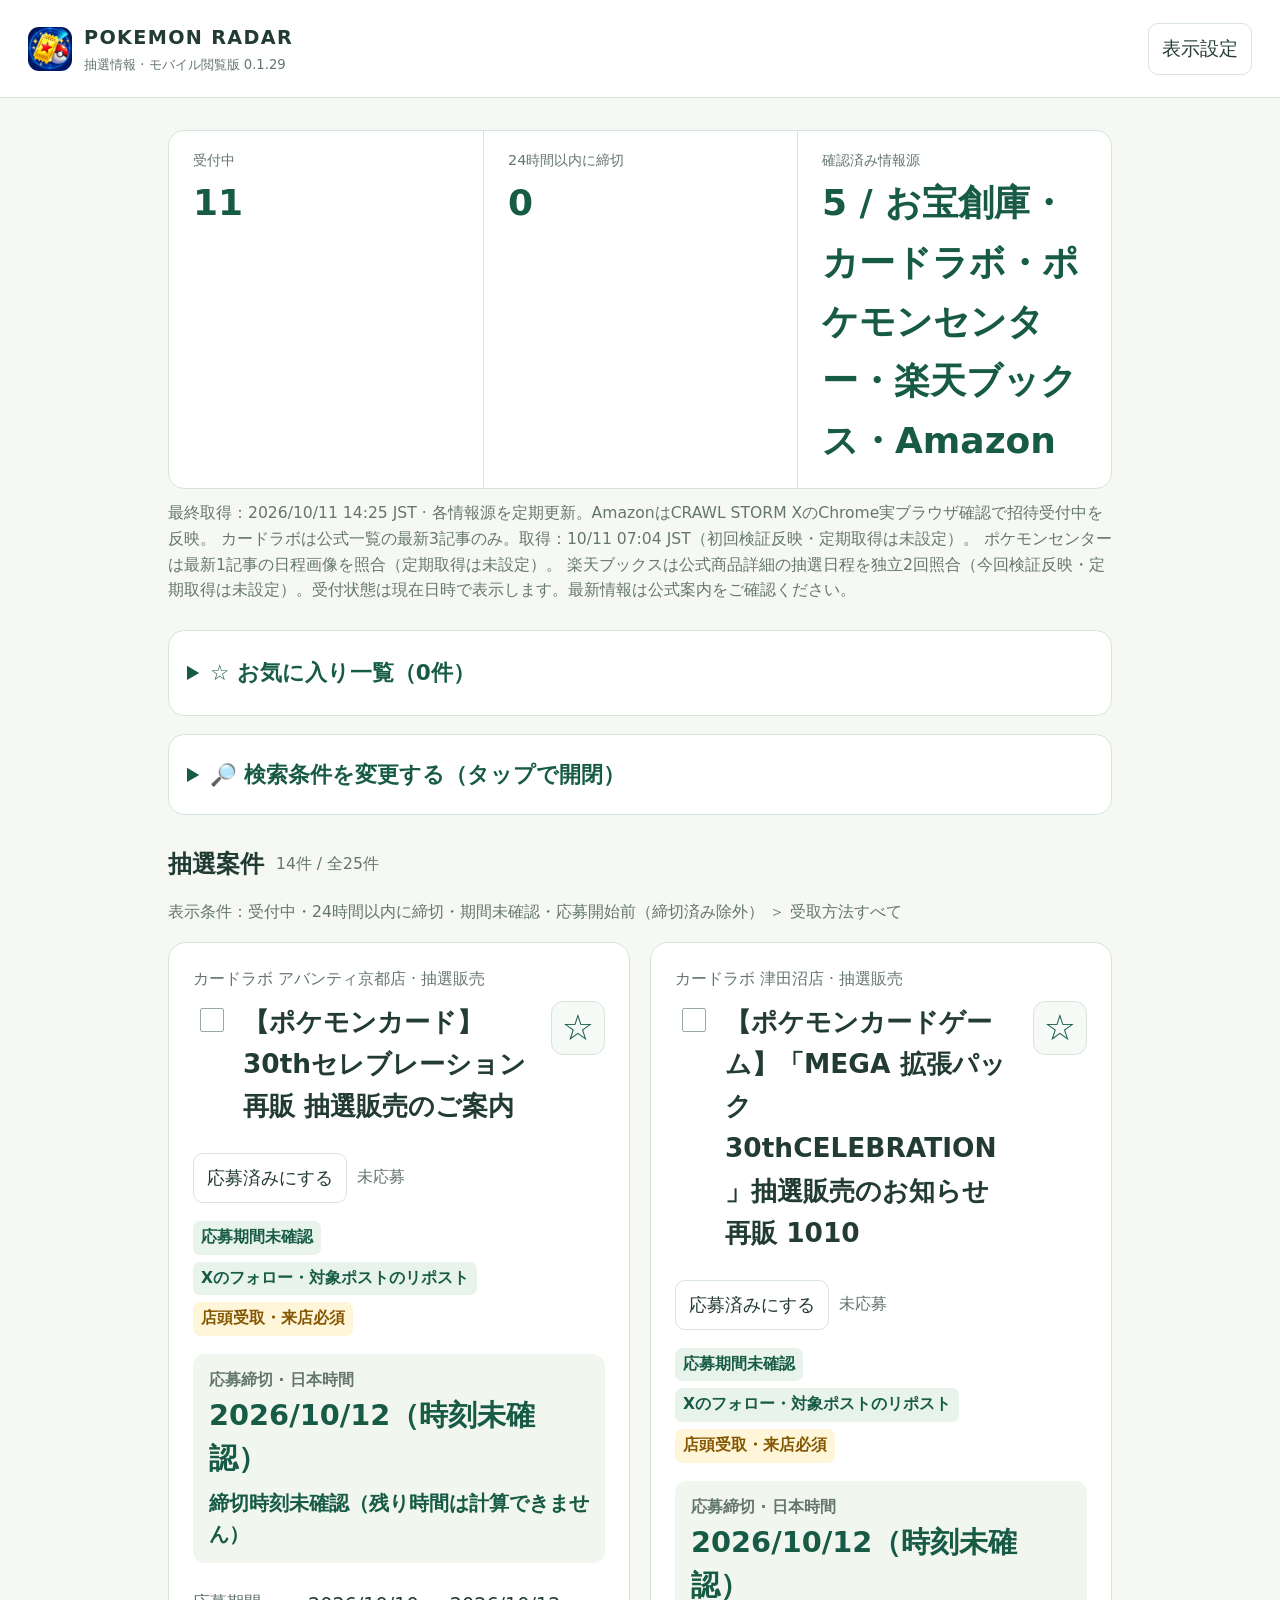
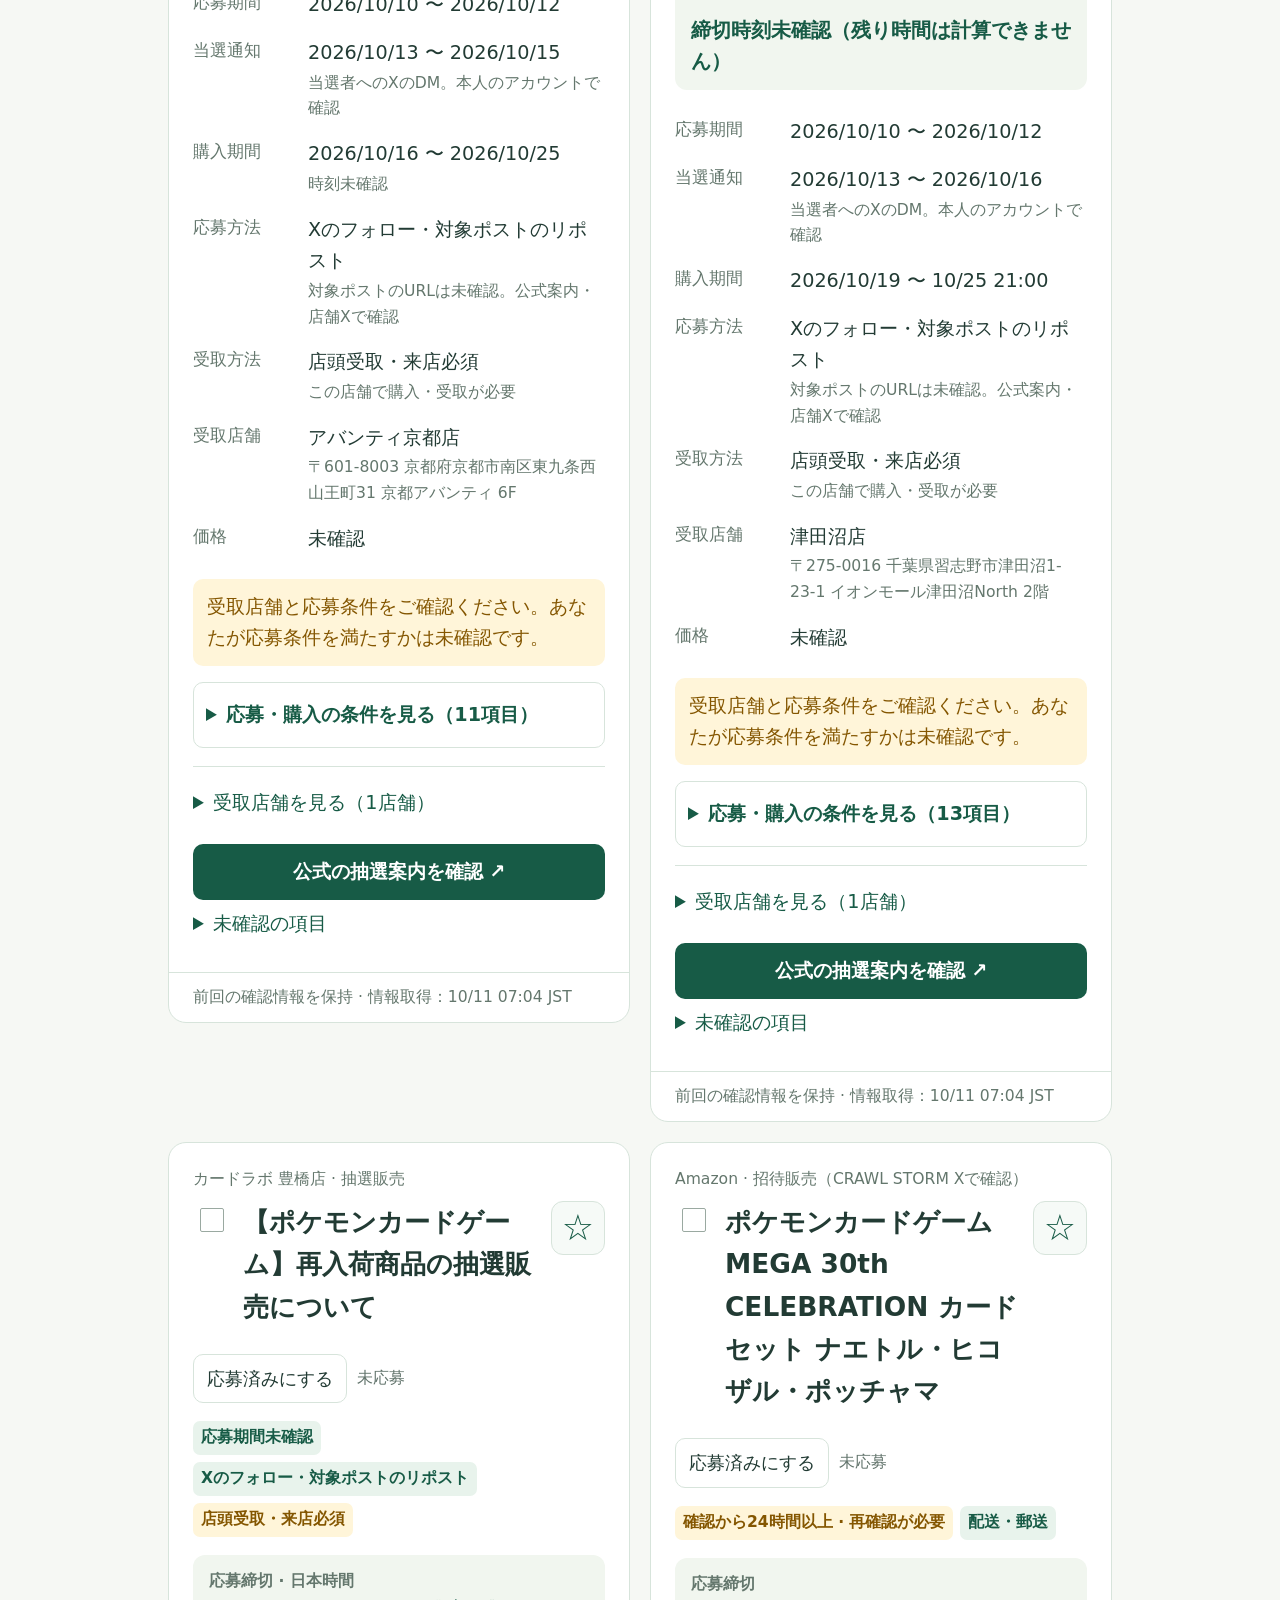
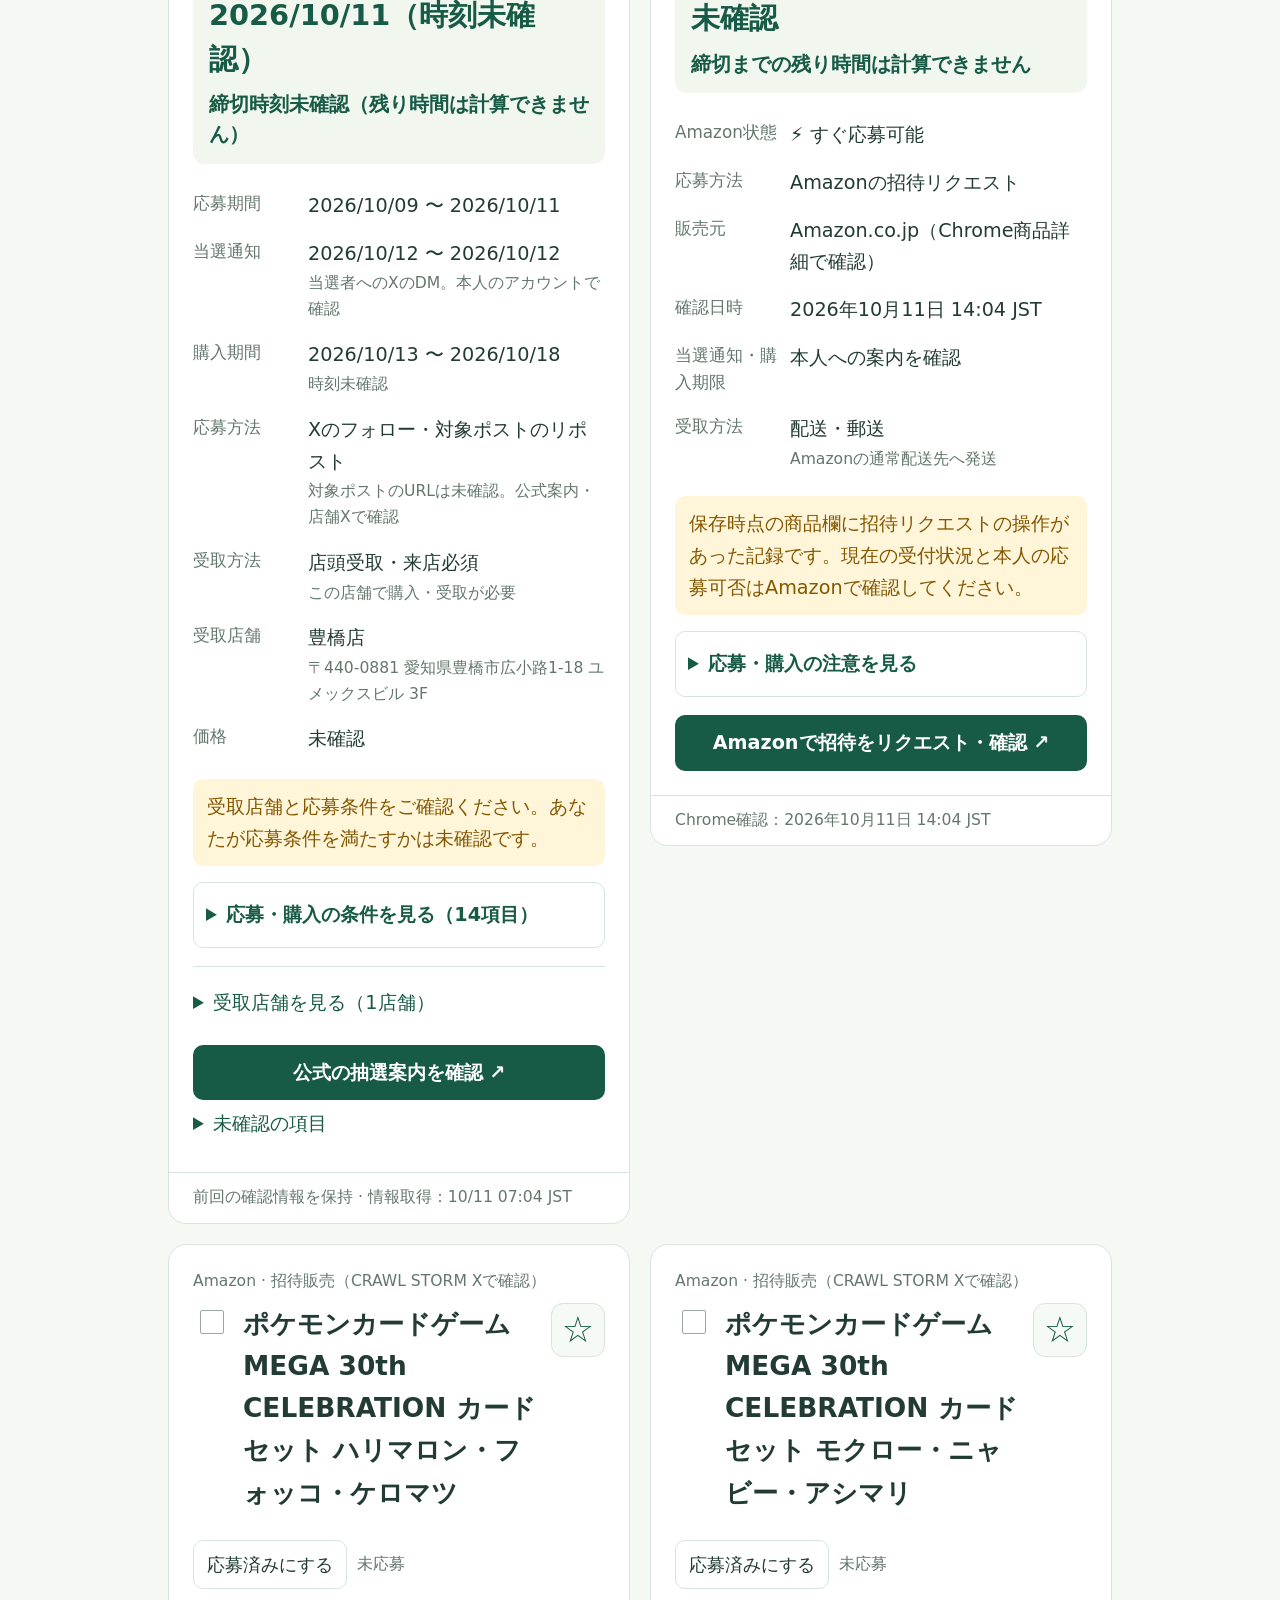
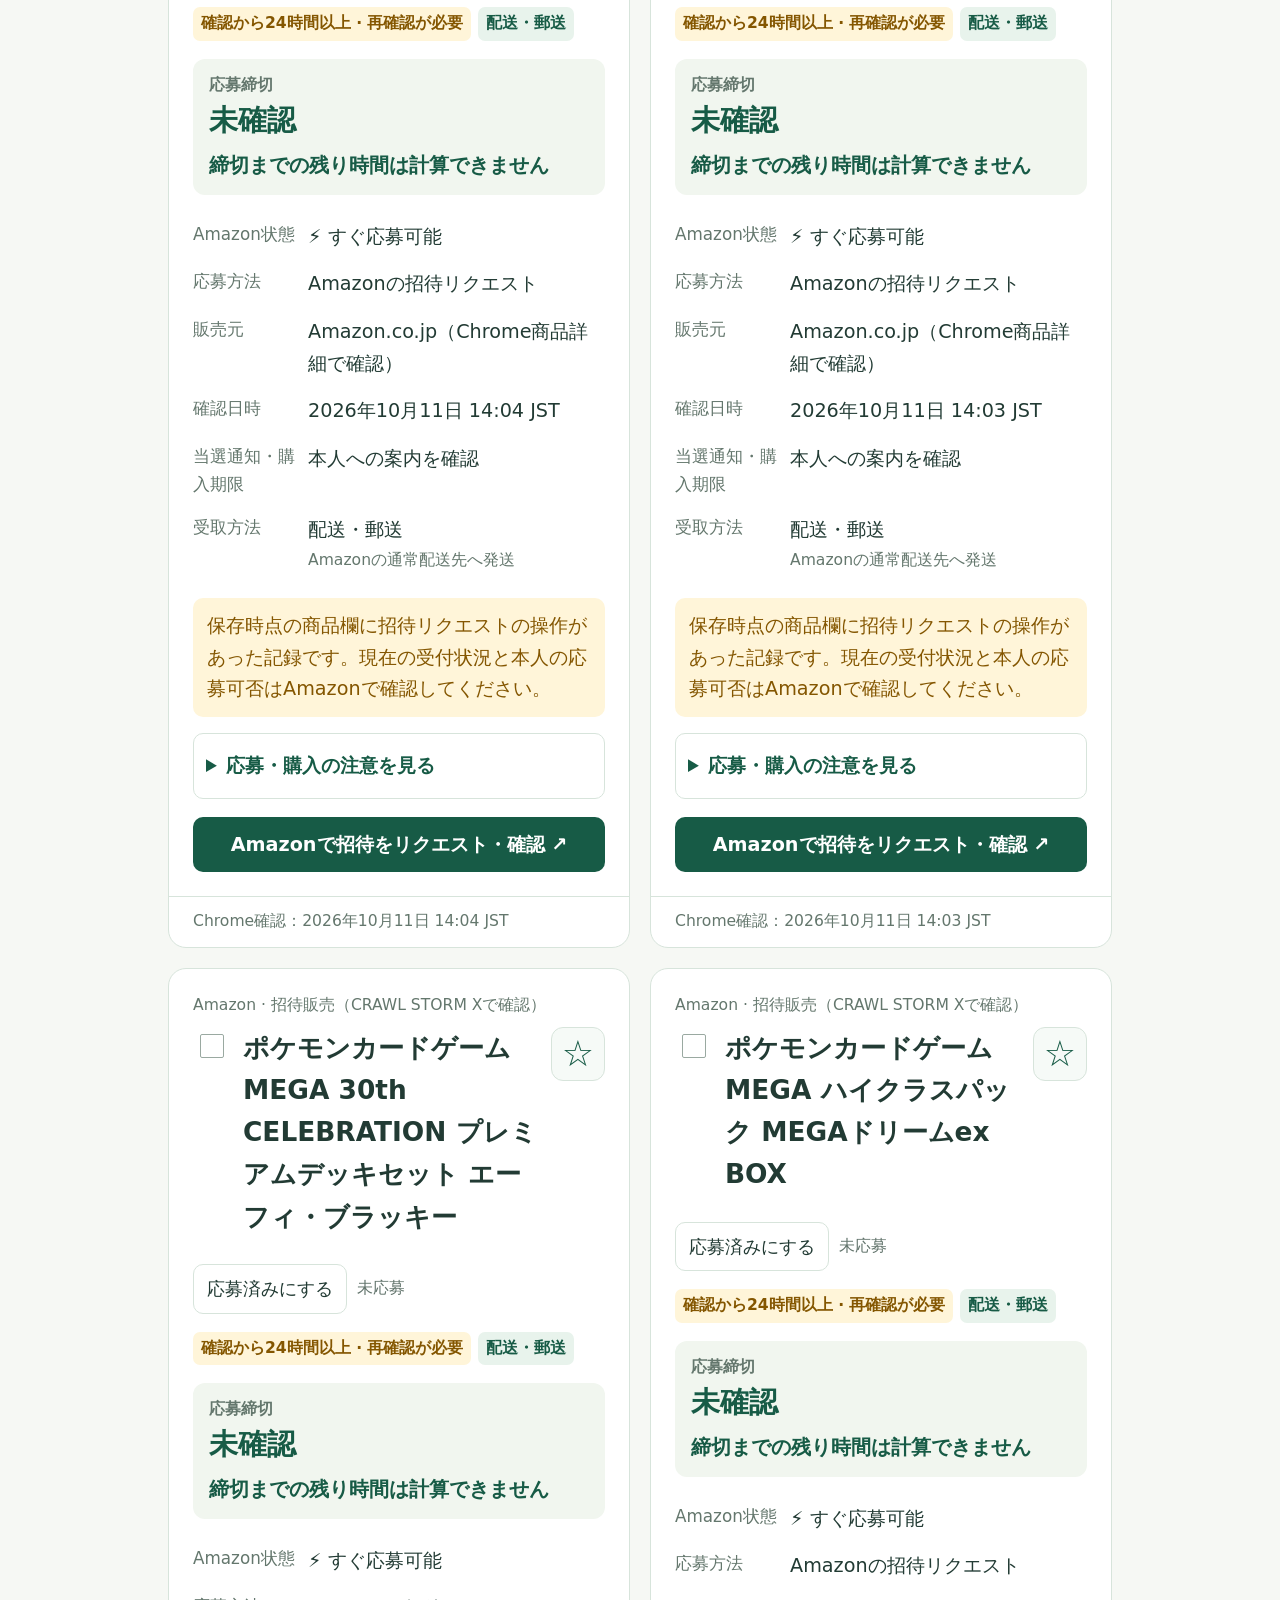
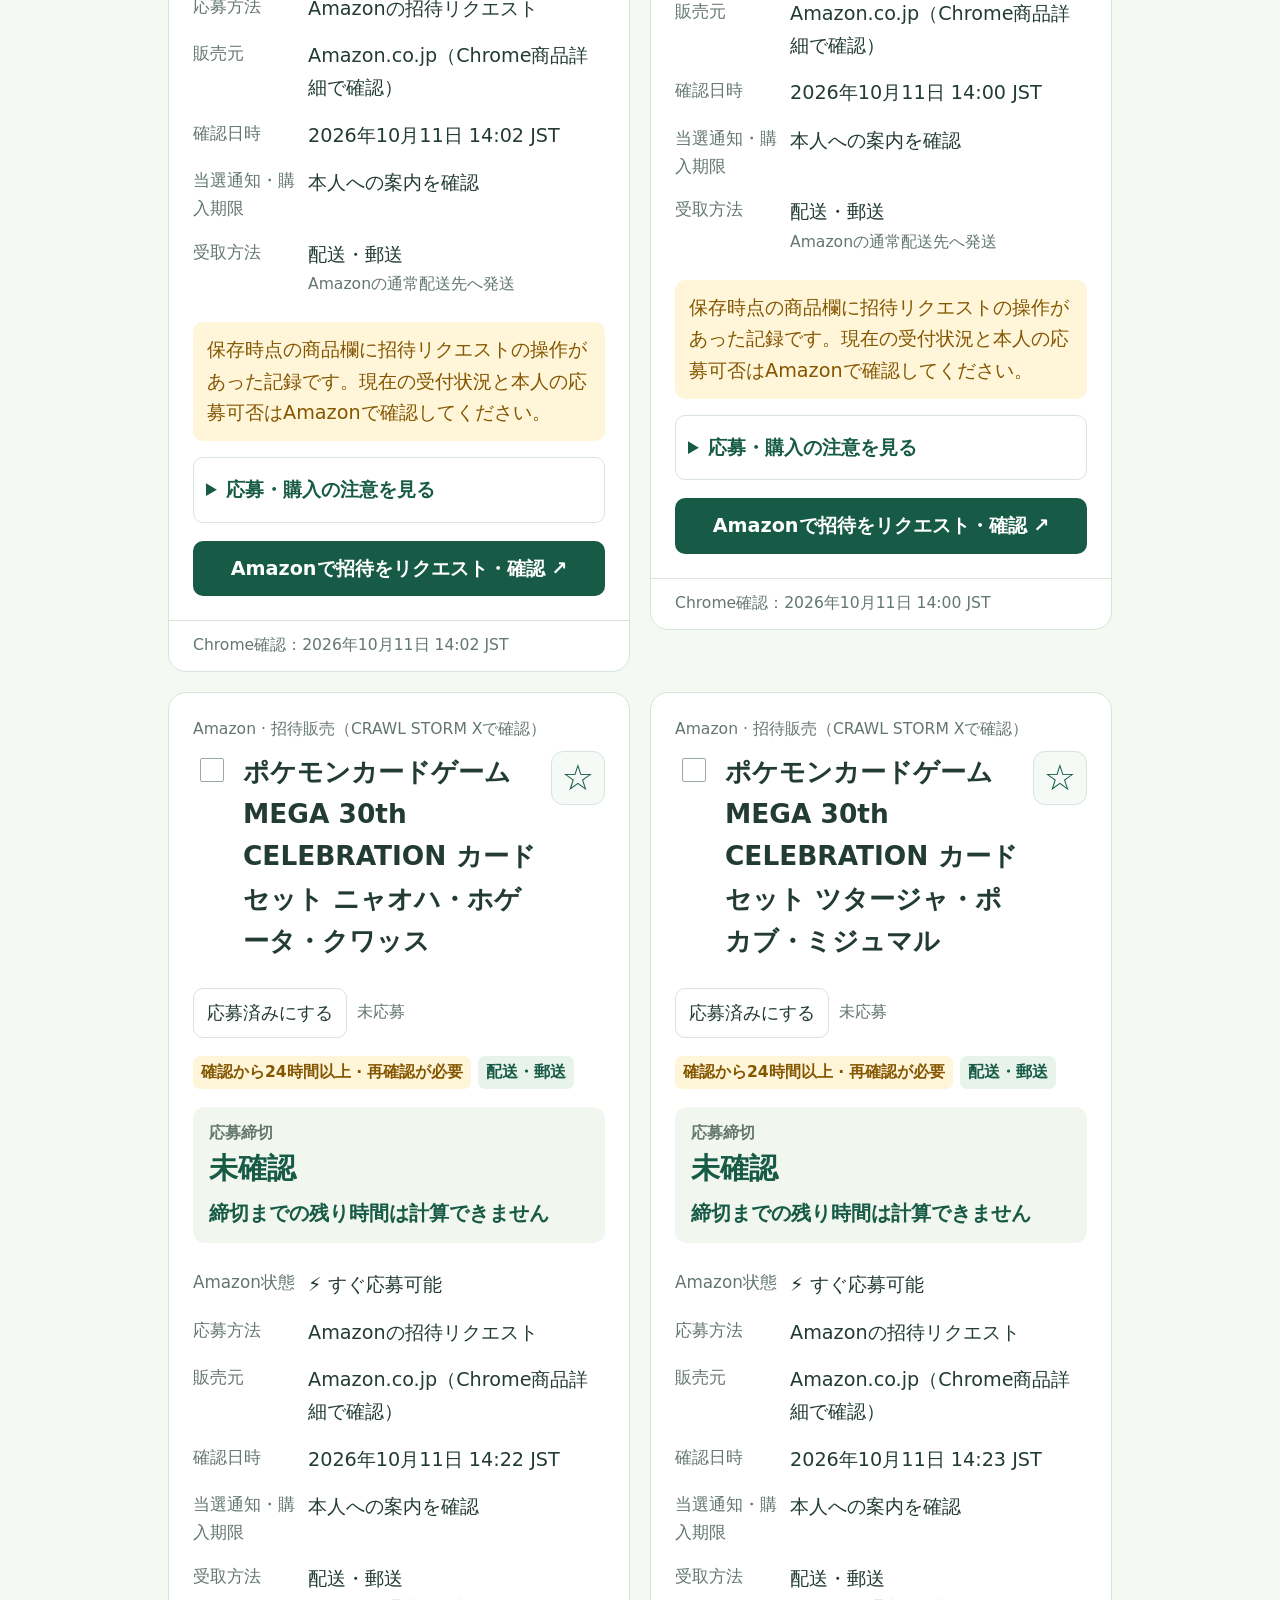
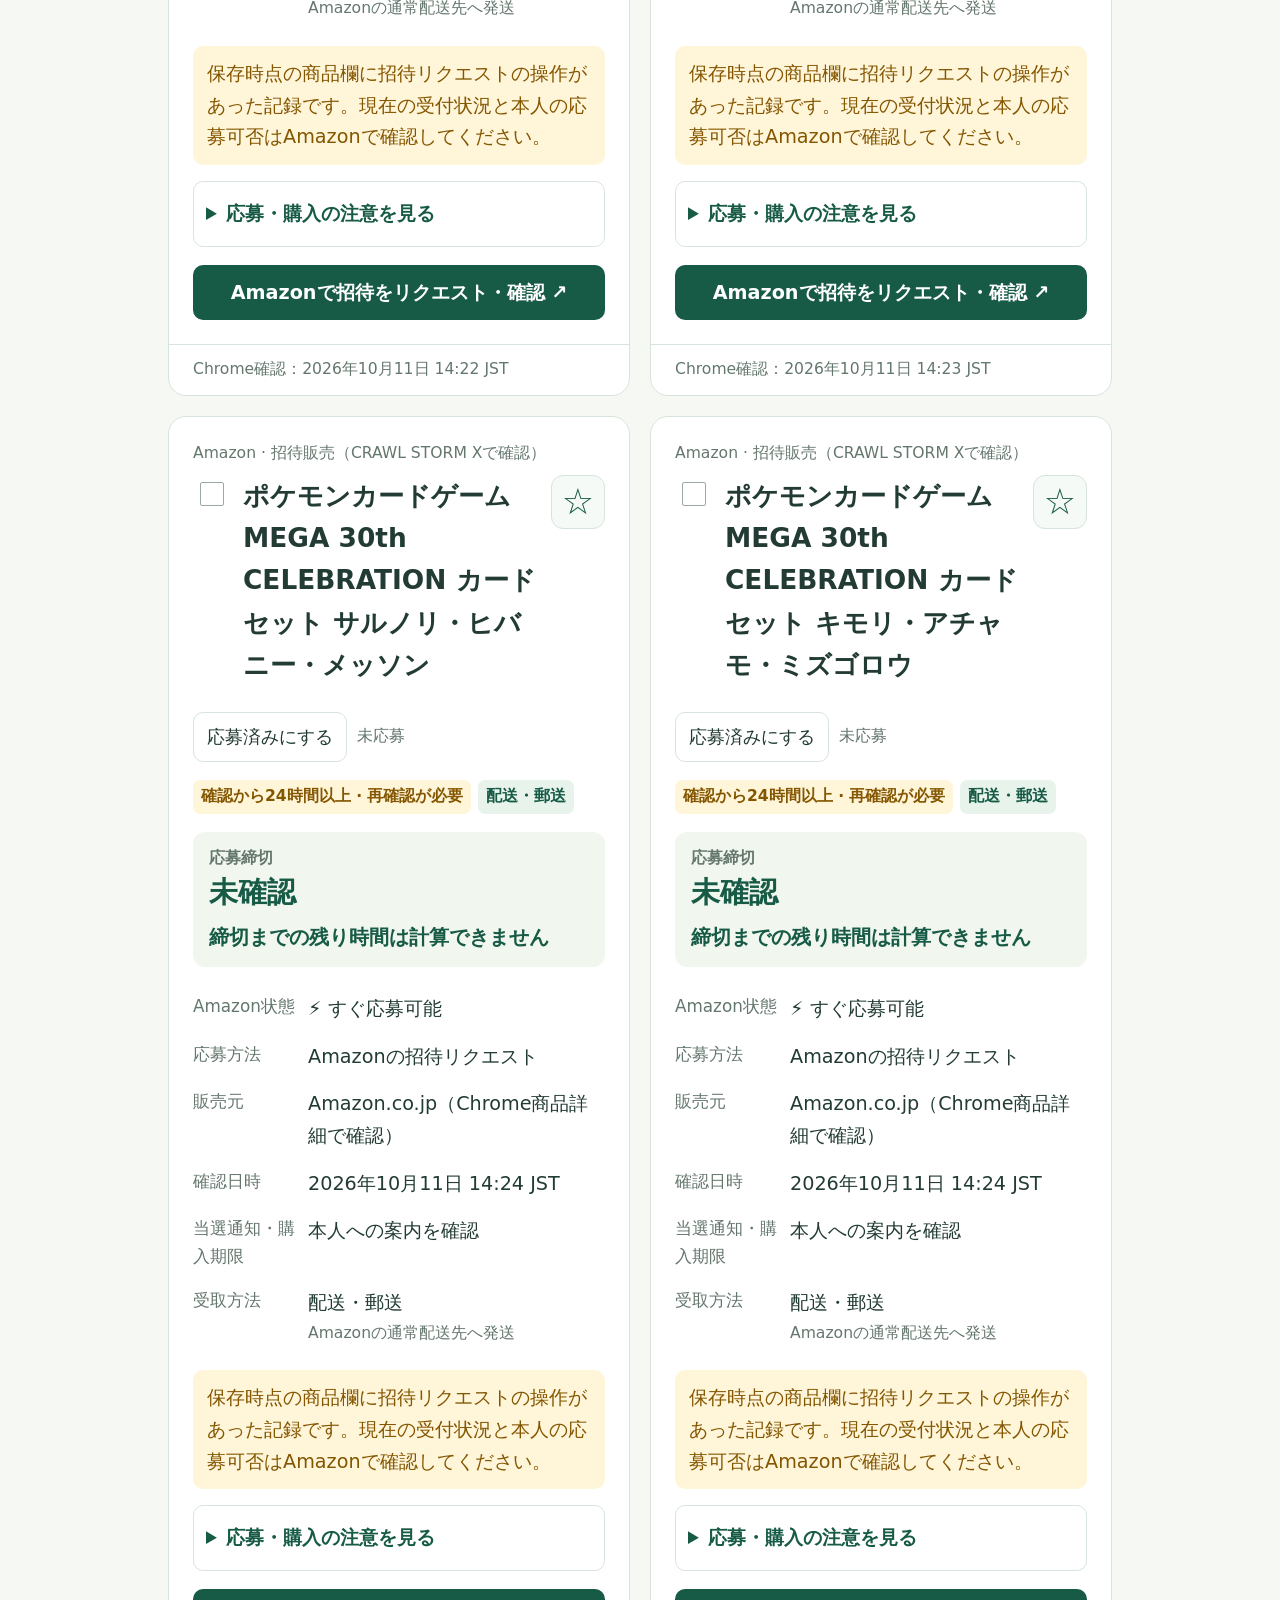
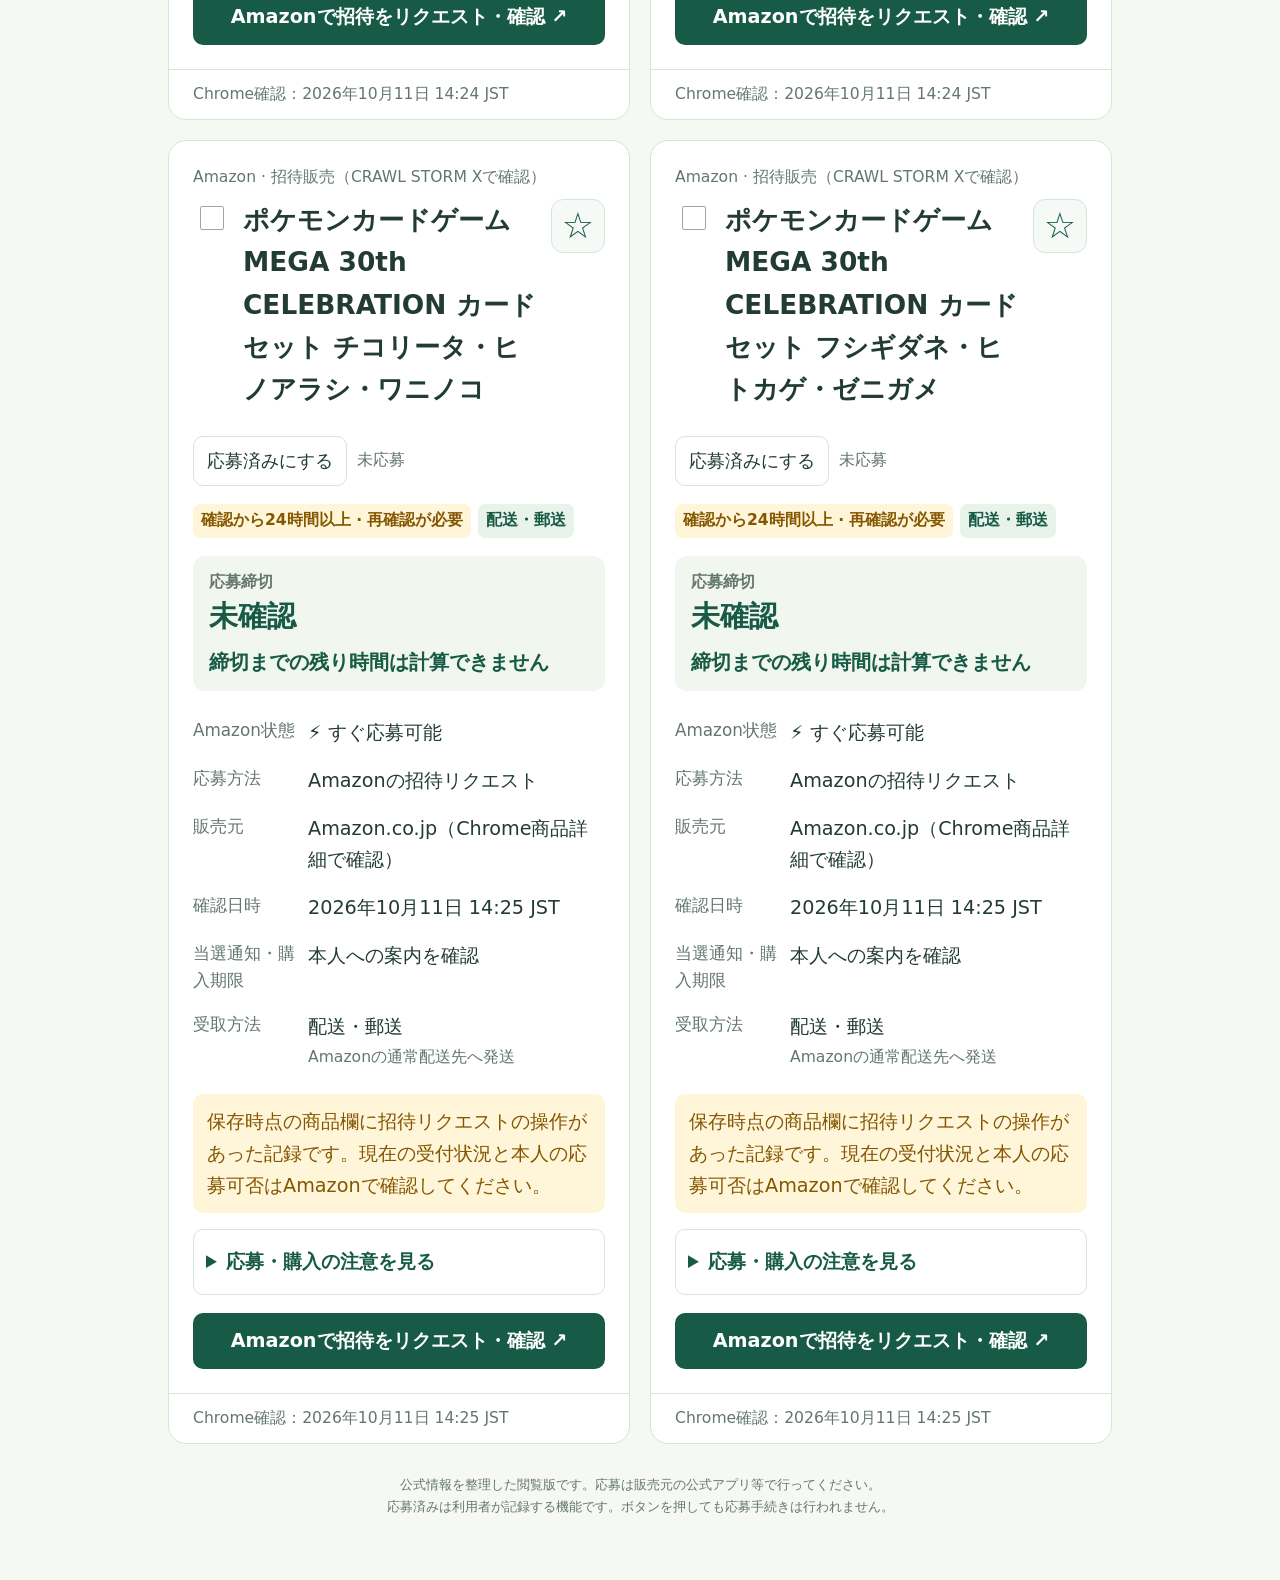
==== index.html @ 7e7e0684 "Hide unused My Cases sync panel from normal UI" ====
<!doctype html>
<html lang="ja" data-text-size="large" data-hide-details="true"><head><meta charset="utf-8"><meta name="viewport" content="width=device-width,initial-scale=1"><meta name="theme-color" content="#173d36"><title>POKEMON RADAR — 抽選情報</title><link rel="manifest" href="manifest.webmanifest?v=3"><link rel="icon" type="image/png" href="icons/favicon-v3.png"><link rel="apple-touch-icon" sizes="180x180" href="icons/apple-touch-icon-v3.png"><meta name="apple-mobile-web-app-capable" content="yes"><meta name="apple-mobile-web-app-title" content="ポケモンRADAR"><meta name="apple-mobile-web-app-status-bar-style" content="default"><link rel="stylesheet" href="style.css?v=0125"></head>
<body>
<header><div class="brand"><img class="brand-icon" src="icons/icon-192-v3.png" width="44" height="44" alt=""><div><strong>POKEMON RADAR</strong><small>抽選情報 · モバイル閲覧版 0.1.29</small></div></div><button id="settings" aria-expanded="false" aria-controls="settings-panel">表示設定</button></header>
<main>
<section id="settings-panel" class="settings" hidden><h2>⚙ 表示設定</h2><div class="text-setting"><label for="text-size">文字の大きさ</label><select id="text-size"><option value="standard">標準</option><option value="large" selected>大きめ</option><option value="largest">さらに大きめ</option></select></div><p>文字サイズはこのブラウザに保存されます。</p><label class="hide-setting"><input id="hide-details" type="checkbox" checked>取得・分類の詳細を非表示</label><p>取得の根拠や補足説明を隠します。締切・応募条件・受取方法・重要な注意は表示されます。</p><details class="install-help"><summary>ホーム画面への追加方法</summary><button id="install-app" hidden>アプリをインストール</button><p id="install-message">iPhone：Safariの共有メニュー →「ホーム画面に追加」。Android：Chromeのメニュー →「ホーム画面に追加」または「アプリをインストール」。PC：Chrome・Edgeのアドレスバーのインストールボタン。</p></details></section>
<section class="intro display-supplementary"><p class="eyebrow">LOTTERY WATCH</p><h1>応募する前に、<br>条件までひと目で。</h1><p>締切と受取方法を確認して、気になる抽選を探しましょう。</p></section>

<section class="overview" aria-label="受付状況"><div><span>受付中</span><strong id="open-count">—</strong></div><div><span>24時間以内に締切</span><strong id="soon-count">—</strong></div><div><span>確認済み情報源</span><strong id="source-count">—</strong></div></section>
<p id="data-notice" class="data-notice" role="status">検証済み情報を読み込んでいます…</p>
<section id="amazon-import-panel" class="personal-panel" hidden><h2>PCで確認したAmazon案件</h2><p id="amazon-import-title"></p><p>商品欄の招待リクエストを確認した記録を、あなたのPC・スマホで共有します。応募は行いません。</p><button id="amazon-import-save" class="card-link" type="button">この確認結果を保存する</button><p id="amazon-import-status" role="status"></p></section>
<p id="amazon-share-status" class="muted" role="status"></p>
<section id="personal-panel" class="personal-panel" hidden><strong>マイ案件</strong><p id="sync-status" role="status">記録を読み込んでいます…</p><a id="sync-link" class="card-link" href="https://pokemon-radar-personal.precious-masa1997.chatgpt.site/radar/index.html">PC・スマホで同期する画面を開く ↗</a><p id="sync-help" class="muted">この画面の記録はこのブラウザ内に保存されます。端末間で共有する場合は上の個人用画面をお使いください。</p><button id="retry-sync" type="button" hidden>同期を再試行</button></section><details id="favorites-panel" class="favorites-panel"><summary>☆ お気に入り一覧（<span id="favorite-count">0</span>件）</summary><p class="muted">検索条件に関係なく、保存した案件を表示します。</p><section id="favorite-cases" aria-label="お気に入り案件一覧"></section></details><details class="search-panel"><summary>🔎 検索条件を変更する（タップで開閉）</summary><section class="filters" aria-label="絞り込み"><fieldset class="phase-filter"><legend>受付状態</legend><div class="phase-options"><label><input type="checkbox" name="phase" value="open" checked>受付中</label><label><input type="checkbox" name="phase" value="soon" checked>24時間以内に締切</label><label><input type="checkbox" name="phase" value="unknown" checked>期間未確認</label><label><input type="checkbox" name="phase" value="before" checked>応募開始前</label></div><button id="reset-phase" type="button">標準表示に戻す</button><p class="filter-note">締切済み案件は通常一覧から除外します。</p></fieldset><fieldset class="receiving-filter"><legend>受取方法（未選択＝すべて）</legend><div class="receiving-options"><label><input type="checkbox" name="receiving" value="delivery">配送・郵送</label><label><input type="checkbox" name="receiving" value="store">店頭受取</label><label><input type="checkbox" name="receiving" value="unknown">未確認</label></div><button id="clear-receiving" type="button">選択を解除</button></fieldset><div class="search"><label for="store">受取店舗名</label><input id="store" type="search" placeholder="例：安城、プレイズ"></div><fieldset class="personal-filter"><legend>マイ案件で絞り込む</legend><label><input id="unapplied-only" type="checkbox">未応募だけ</label><label><input id="amazon-only" type="checkbox">Amazon招待だけ</label></fieldset></section></details>
<section id="share-panel" class="share-panel" hidden>
  <div><strong><b id="share-count">0</b>件選択中</strong><span>選択した案件に対する操作</span></div>
  <div class="share-actions">
    <button id="share-line" type="button">LINEで送る</button>
    <button id="share-copy" type="button">コピー</button>
    <button id="share-clear" type="button">選択解除</button>
  </div>
  <p id="share-status" role="status"></p>
</section>
<div class="list-heading"><h2>抽選案件</h2><span id="count">—</span></div><p id="filter-description" class="muted"></p>
<section id="cases" aria-label="抽選案件一覧"></section>
<footer>公式情報を整理した閲覧版です。応募は販売元の公式アプリ等で行ってください。<br>応募済みは利用者が記録する機能です。ボタンを押しても応募手続きは行われません。</footer>
</main><script type="module" src="app.mjs?v=0130"></script><script type="module" src="install.mjs?v=0113"></script></body></html>
---- style.css ----
:root{color-scheme:light;--ink:#223b34;--green:#175b46;--muted:#64776d;--line:#d7e4db;--paper:#f6f8f4;--amber:#845600;--amber-bg:#fff5d9}*{box-sizing:border-box}body{font-size:calc(16px * var(--text-scale,1.2));margin:0;background:var(--paper);color:var(--ink);font-family:system-ui,-apple-system,"Segoe UI","Noto Sans JP",sans-serif;line-height:1.65}header{padding:22px 28px;display:flex;align-items:center;justify-content:space-between;gap:12px;border-bottom:1px solid var(--line);background:#fff}.brand{display:flex;align-items:center;gap:12px}.mark{font-size:calc(34px * var(--text-scale,1.2));color:var(--green)}.brand strong{font-size:calc(16px * var(--text-scale,1.2));letter-spacing:.07em}.brand small{display:block;font-size:calc(11px * var(--text-scale,1.2));color:var(--muted)}button,select,input{font:inherit}button{border:1px solid var(--line);border-radius:10px;background:white;padding:9px 13px;color:var(--ink);cursor:pointer;min-height:44px}main{max-width:1000px;margin:auto;padding:32px 28px}.intro{padding-bottom:24px}.eyebrow{font-size:calc(11px * var(--text-scale,1.2));letter-spacing:.2em;color:var(--green);font-weight:700;margin:0 0 12px}h1{font-size:calc(36px * var(--text-scale,1.2));line-height:1.5;letter-spacing:-.03em;margin:0}h1 br{display:none}.intro>p:last-child{color:var(--muted);font-size:calc(14px * var(--text-scale,1.2))}.settings{border:1px solid var(--line);background:white;padding:16px;border-radius:12px;margin-bottom:16px}.settings p{font-size:calc(12px * var(--text-scale,1.2));color:var(--muted);margin:8px 0 0}.overview{display:grid;grid-template-columns:repeat(3,1fr);border:1px solid var(--line);border-radius:16px;background:white;overflow:hidden}.overview>div{padding:18px 24px}.overview>div+div{border-left:1px solid var(--line)}.overview span{display:block;font-size:calc(12px * var(--text-scale,1.2));color:var(--muted)}.overview strong{font-size:calc(30px * var(--text-scale,1.2));display:block;color:var(--green);font-variant-numeric:tabular-nums}.overview small{font-size:calc(11px * var(--text-scale,1.2));font-weight:400}.data-notice{font-size:calc(12px * var(--text-scale,1.2));color:var(--muted);margin:12px 0 26px}.filters{display:flex;gap:12px;flex-wrap:wrap}.filters>div{flex:1;min-width:170px}.filters label{font-size:calc(12px * var(--text-scale,1.2));display:block;margin-bottom:5px}.filters select,.filters input{width:100%;min-height:46px;border:1px solid var(--line);border-radius:10px;padding:10px;background:white;color:var(--ink)}.list-heading{margin-top:30px;display:flex;align-items:center;gap:12px}.list-heading h2{font-size:calc(20px * var(--text-scale,1.2));margin:0}.list-heading>span{font-size:calc(13px * var(--text-scale,1.2));color:var(--muted)}.muted{color:var(--muted);font-size:calc(12px * var(--text-scale,1.2))}#cases{display:grid;grid-template-columns:repeat(2,minmax(0,1fr));gap:20px;align-items:start}.card{background:#fff;border:1px solid var(--line);border-radius:18px;overflow:hidden}.card-body{padding:24px}.card-source{font-size:calc(12px * var(--text-scale,1.2));color:var(--muted);margin:0 0 8px}.card h3{font-size:calc(20px * var(--text-scale,1.2));line-height:1.6;margin:0 0 14px;overflow-wrap:anywhere}.badges{display:flex;gap:7px;flex-wrap:wrap;margin-bottom:18px}.badge{font-size:calc(11px * var(--text-scale,1.2));font-weight:700;border-radius:7px;padding:4px 8px;background:#e8f3ec;color:var(--green)}.badge.amber{background:var(--amber-bg);color:var(--amber)}.badge.gray{background:#eef0ef;color:#64776d}.deadline{background:#f1f6ef;border-radius:12px;padding:14px 16px;margin-bottom:18px}.deadline small{color:var(--muted);display:block;font-size:calc(11px * var(--text-scale,1.2))}.deadline strong{display:block;font-size:calc(24px * var(--text-scale,1.2));line-height:1.5;color:var(--green);font-variant-numeric:tabular-nums}.deadline .remaining{font-size:calc(12px * var(--text-scale,1.2));margin:4px 0 0;color:var(--green);font-weight:700}.deadline.closed{background:#f1f1ef}.deadline.closed strong{color:#64776d}.deadline.soon{background:var(--amber-bg)}.deadline.soon strong,.deadline.soon .remaining{color:var(--amber)}dl{margin:0}.row{display:grid;grid-template-columns:88px minmax(0,1fr);gap:12px;padding:8px 0}.row dt{color:var(--muted);font-size:calc(12px * var(--text-scale,1.2))}.row dd{margin:0;font-size:calc(13px * var(--text-scale,1.2));overflow-wrap:anywhere}.row dd small{display:block;color:var(--muted);font-size:calc(11px * var(--text-scale,1.2));margin-top:2px}.callout{font-size:calc(12px * var(--text-scale,1.2));background:var(--amber-bg);color:var(--amber);border-radius:10px;padding:12px 14px;margin:16px 0}.conditions h4{font-size:calc(13px * var(--text-scale,1.2));margin:16px 0 6px}.conditions ul{margin:0;padding-left:18px;font-size:calc(12px * var(--text-scale,1.2))}.conditions li{margin:5px 0}.card-link{display:block;background:var(--green);color:white;padding:12px 16px;border-radius:10px;text-align:center;text-decoration:none;font-size:calc(13px * var(--text-scale,1.2));font-weight:700;margin-top:18px}.link-note{color:var(--muted);font-size:calc(11px * var(--text-scale,1.2));text-align:center;margin:6px 0 0}.stores{margin-top:18px;border-top:1px solid var(--line);padding-top:12px}summary{cursor:pointer;font-size:calc(12px * var(--text-scale,1.2));color:var(--green);min-height:36px;line-height:36px}details ul{font-size:calc(12px * var(--text-scale,1.2));padding-left:18px}.store-brand{font-size:calc(13px * var(--text-scale,1.2));margin-bottom:3px}.store-list{display:flex;flex-wrap:wrap;gap:6px;margin-bottom:12px}.store-chip{background:#f1f5f0;border-radius:5px;font-size:calc(11px * var(--text-scale,1.2));padding:4px 7px}.evidence{border-top:1px solid var(--line);padding:12px 24px;background:#fcfdfb}.evidence p,.evidence pre{font-size:calc(11px * var(--text-scale,1.2));white-space:pre-wrap;overflow-wrap:anywhere;color:var(--muted)}.card-bottom{border-top:1px solid var(--line);padding:12px 24px;font-size:calc(11px * var(--text-scale,1.2));color:var(--muted)}.empty{grid-column:1/-1;border:1px dashed var(--line);padding:32px;text-align:center;border-radius:16px;background:white}.empty p{font-size:calc(13px * var(--text-scale,1.2));color:var(--muted)}footer{padding:30px 0;font-size:calc(11px * var(--text-scale,1.2));color:var(--muted);text-align:center}a:focus-visible,button:focus-visible,select:focus-visible,input:focus-visible,summary:focus-visible{outline:3px solid #68a98b;outline-offset:3px}[hidden]{display:none!important}@media(max-width:680px){header{padding:16px}.brand strong{font-size:calc(13px * var(--text-scale,1.2))}.mark{font-size:calc(28px * var(--text-scale,1.2))}header button{font-size:calc(11px * var(--text-scale,1.2));padding:7px 10px}main{padding:24px 16px}h1{font-size:calc(28px * var(--text-scale,1.2))}h1 br{display:block}.intro>p:last-child{font-size:calc(12px * var(--text-scale,1.2))}.overview>div{padding:12px 10px}.overview span{font-size:calc(10px * var(--text-scale,1.2))}.overview strong{font-size:calc(25px * var(--text-scale,1.2))}.overview small{display:block;font-size:calc(9px * var(--text-scale,1.2))}.filters{gap:10px}.filters>div{min-width:0;flex:1 1 40%}.filters .search{flex:1 1 100%}.filters select,.filters input{font-size:calc(13px * var(--text-scale,1.2))}#cases{grid-template-columns:minmax(0,1fr)}.card-body{padding:20px}.card h3{font-size:calc(19px * var(--text-scale,1.2))}.row{grid-template-columns:76px minmax(0,1fr)}.deadline strong{font-size:calc(23px * var(--text-scale,1.2))}}

.brand-icon{border-radius:11px;flex-shrink:0}.install-help{border-top:1px solid var(--line);margin-top:16px;padding-top:14px}.install-help>strong{font-size:calc(13px * var(--text-scale,1.2));display:block}.install-help button{margin-top:10px;background:var(--green);color:white}.install-help p{line-height:1.8}@media(display-mode:standalone){header{padding-top:max(16px,env(safe-area-inset-top))}main{padding-bottom:max(28px,env(safe-area-inset-bottom))}}

:root{--text-scale:1.2}html[data-text-size="standard"]{--text-scale:1}html[data-text-size="large"]{--text-scale:1.2}html[data-text-size="largest"]{--text-scale:1.4}.text-setting{display:flex;align-items:center;gap:12px;margin-bottom:18px;flex-wrap:wrap}.text-setting label{font-weight:700}.text-setting select{min-height:44px;max-width:100%;padding:8px;border:1px solid var(--line);border-radius:8px;background:white;color:var(--ink)}.brand{min-width:0}.brand strong,.brand small{overflow-wrap:anywhere}.overview>div{min-width:0;overflow-wrap:anywhere}.list-heading{flex-wrap:wrap}.row{grid-template-columns:minmax(76px,25%) minmax(0,1fr)}summary{line-height:1.65;padding:8px 0}.filters select{min-width:0}

/* Display preferences: essential conditions and warnings stay visible. */
html[data-hide-details="true"] .display-supplementary{display:none!important}
.settings h2{font-size:calc(20px * var(--text-scale,1.2));margin:0 0 18px}
.settings p{font-size:calc(14px * var(--text-scale,1.2));line-height:1.8}
.hide-setting{display:flex;align-items:flex-start;gap:10px;margin-top:20px}
.hide-setting input{width:22px;height:22px;flex-shrink:0;margin-top:5px;accent-color:var(--green)}
.row dt{font-size:calc(14px * var(--text-scale,1.2))}
.row dd,.conditions ul,.callout{font-size:calc(16px * var(--text-scale,1.2))}
.row dd small,.card-source,.card-bottom,.link-note,.data-notice,.muted{font-size:calc(13px * var(--text-scale,1.2))}
.conditions h4,summary,.card-link{font-size:calc(16px * var(--text-scale,1.2))}
.badge,.store-chip{font-size:calc(13px * var(--text-scale,1.2))}
.card h3{font-size:calc(22px * var(--text-scale,1.2))}
.settings .text-setting select{min-width:180px}.settings{scroll-margin-top:12px}
@media(max-width:680px){header{flex-wrap:wrap}.card-body{padding:18px}.row{grid-template-columns:minmax(70px,26%) minmax(0,1fr);gap:10px}.card h3{font-size:calc(21px * var(--text-scale,1.2))}.overview{grid-template-columns:repeat(2,minmax(0,1fr))}.overview>div:last-child{grid-column:1/-1;border-left:0;border-top:1px solid var(--line)}.overview span{font-size:calc(12px * var(--text-scale,1.2))}}

.conditions{margin-top:16px;border:1px solid var(--line);border-radius:10px;padding:8px 12px}.conditions summary{font-weight:700}.conditions[open] summary{margin-bottom:8px}.conditions ul{padding-left:22px}

.receiving-filter{flex:1 1 100%;min-width:0;margin:4px 0 0;padding:14px;border:1px solid var(--line);border-radius:12px;background:white}
.receiving-filter legend{font-size:calc(14px * var(--text-scale,1.2));padding:0 6px;font-weight:700}
.receiving-options{display:flex;flex-wrap:wrap;gap:10px}.filters .receiving-options label{display:flex;align-items:center;gap:9px;border:1px solid var(--line);border-radius:999px;padding:9px 14px;margin:0;font-size:calc(16px * var(--text-scale,1.2));cursor:pointer;min-height:48px}
.filters .receiving-options input{width:22px;height:22px;min-height:0;padding:0;margin:0;flex-shrink:0;accent-color:var(--green)}
.receiving-options label:has(input:checked){background:#e8f3ec;border-color:var(--green);color:var(--green)}
#clear-receiving{margin-top:12px;font-size:calc(13px * var(--text-scale,1.2))}

.search-panel{border:1px solid var(--line);border-radius:16px;background:white;margin:18px 0;padding:14px 18px}.search-panel>summary{font-size:calc(18px * var(--text-scale,1.2));font-weight:700;padding:8px 0;overflow-wrap:anywhere}.search-panel[open]>.filters{margin-top:18px;padding-bottom:8px}

/* 締切と残り時間は常時表示し、補足情報の非表示対象にしない */
.deadline .remaining{font-size:calc(17px * var(--text-scale,1.2));line-height:1.5;margin-top:8px}
.deadline.closed .remaining{color:#b32626}
.deadline.soon .remaining{color:#a04d00}
.deadline small{font-size:calc(13px * var(--text-scale,1.2));font-weight:700}

.personal-panel{background:white;border:1px solid var(--line);border-radius:16px;padding:18px;margin:18px 0}.personal-panel p{margin:8px 0}.card-title{display:flex;align-items:flex-start;gap:12px}.card-title h3{flex:1;min-width:0}.favorite-button{flex:none;width:54px;height:54px;padding:0;font-size:36px;line-height:1;border:1px solid var(--line);background:#f6faf7;border-radius:12px;color:var(--green)}.favorite-button.selected{color:#996b00;background:#fff5d4;border-color:#edc145}.applied-control{display:flex;align-items:center;flex-wrap:wrap;gap:10px;margin:12px 0 18px}.applied-control span{font-size:calc(13px * var(--text-scale,1.2));color:#62746c}.applied-button{font-size:calc(15px * var(--text-scale,1.2));min-height:46px}.applied-button.selected{background:#e7f3eb;color:#075835;border-color:#328b5c}.personal-filter{grid-column:1/-1;border:0;margin:0;padding:12px 0}.personal-filter legend{font-weight:700}.personal-filter label{display:inline-flex;align-items:center;gap:8px;margin:8px 18px 0 0}.personal-filter input{width:22px;height:22px;min-height:0;accent-color:var(--green)}button:focus-visible,a:focus-visible{outline:3px solid #3a9175;outline-offset:3px}

[hidden]{display:none!important}
.favorites-panel{margin:18px 0;padding:16px 18px;border:1px solid var(--line);border-radius:16px;background:#fff}.favorites-panel>summary{font-size:calc(18px * var(--text-scale,1.2));font-weight:700;color:var(--green);padding:8px 0}.favorites-panel[open]>summary{margin-bottom:12px}#favorite-cases{display:grid;grid-template-columns:repeat(2,minmax(0,1fr));gap:20px;align-items:start}#favorite-cases .empty{grid-column:1/-1}@media(max-width:680px){#favorite-cases{grid-template-columns:minmax(0,1fr)}.favorites-panel{padding:14px 12px}}




/* Generic case selection */
.card-title{display:grid;grid-template-columns:auto minmax(0,1fr) auto;align-items:start;gap:12px}
.card-title h3{grid-column:2;min-width:0}
.card-title .favorite-button{grid-column:3;grid-row:1}
.case-select{grid-column:1;grid-row:1;display:flex;align-items:center;justify-content:center;width:38px;height:38px;cursor:pointer;flex:none}
.case-select input{position:absolute;opacity:0;pointer-events:none}
.case-select-box{width:24px;height:24px;border:1.5px solid #9aa9a1;border-radius:2px;background:#fff;display:block;position:relative}
.case-select input:checked + .case-select-box{background:var(--green);border-color:var(--green)}
.case-select input:checked + .case-select-box::after{content:"";position:absolute;left:7px;top:3px;width:6px;height:12px;border:solid #fff;border-width:0 3px 3px 0;transform:rotate(45deg)}
.case-select input:focus-visible + .case-select-box{outline:3px solid #68a98b;outline-offset:3px}
html[data-case-selection-active="true"] .card:has(.case-select input:checked){border-color:var(--green);box-shadow:0 0 0 1px var(--green)}
.share-panel{position:sticky;top:8px;z-index:20;background:#fff;border:1px solid var(--line);border-radius:14px;padding:12px 14px;margin:16px 0;box-shadow:0 4px 18px rgba(20,70,55,.10)}
.share-panel>div:first-child{display:flex;align-items:center;justify-content:space-between;gap:12px;flex-wrap:wrap}
.share-panel>div:first-child strong{font-size:calc(16px * var(--text-scale,1.2));color:var(--ink)}
.share-panel>div:first-child span{font-size:calc(12px * var(--text-scale,1.2));color:var(--muted)}
.share-actions{display:flex;gap:10px;margin-top:10px;flex-wrap:wrap}
#share-line{background:#06c755;color:#fff;border-color:#06c755;font-weight:800;flex:1 1 180px}
#share-copy{background:#fff;color:var(--ink);font-weight:700;flex:1 1 120px}
#share-clear{flex:0 0 auto}
#share-status{margin:8px 0 0;font-size:calc(12px * var(--text-scale,1.2));color:var(--muted)}
@media(max-width:680px){
  .card-title{grid-template-columns:auto minmax(0,1fr) auto;gap:10px}
  .case-select{width:34px;height:34px}
  .case-select-box{width:22px;height:22px}
  .share-panel{top:4px;margin:12px 0}
  .share-actions{flex-direction:column}
  .share-actions button{width:100%}
}


/* Multi-select reception status */
.phase-filter{flex:1 1 100%;min-width:0;margin:4px 0 0;padding:14px;border:1px solid var(--line);border-radius:12px;background:white}
.phase-filter legend{font-size:calc(14px * var(--text-scale,1.2));padding:0 6px;font-weight:700}
.phase-options{display:flex;flex-wrap:wrap;gap:10px}
.filters .phase-options label{display:flex;align-items:center;gap:9px;border:1px solid var(--line);border-radius:999px;padding:9px 14px;margin:0;font-size:calc(16px * var(--text-scale,1.2));cursor:pointer;min-height:48px}
.filters .phase-options input{width:22px;height:22px;min-height:0;padding:0;margin:0;flex-shrink:0;accent-color:var(--green)}
.phase-options label:has(input:checked){background:#e8f3ec;border-color:var(--green);color:var(--green)}
#reset-phase{margin-top:12px;font-size:calc(13px * var(--text-scale,1.2))}
.filter-note{margin:8px 0 0;color:var(--muted);font-size:calc(12px * var(--text-scale,1.2))}

/* Compact mobile selection toolbar; reset width-oriented flex bases. */
@media(max-width:680px){
 html[data-case-selection-active="true"] main{padding-bottom:calc(150px + env(safe-area-inset-bottom,0px))}
 html[data-case-selection-active="true"]{scroll-padding-bottom:calc(150px + env(safe-area-inset-bottom,0px))}
 #share-panel{position:fixed;top:auto;bottom:0;left:0;right:0;z-index:50;margin:0;border-radius:14px 14px 0 0;padding:8px 12px calc(10px + env(safe-area-inset-bottom,0px));box-shadow:0 -4px 18px rgba(20,70,55,.12)}
 #share-panel>div:first-child{min-height:44px;padding-right:90px}
 #share-panel>div:first-child strong{font-size:16px;line-height:1.4}
 #share-panel>div:first-child span{display:none}
 #share-panel .share-actions{display:grid;grid-template-columns:repeat(3,minmax(0,1fr));gap:6px;margin-top:4px}
 #share-panel .share-actions button{flex:0 1 auto;width:100%;min-width:0;height:44px;min-height:44px;padding:6px 3px;font-size:13px;line-height:1.4;border-radius:8px}
 #share-panel #share-clear{position:absolute;top:8px;right:12px;width:auto;padding:8px;font-size:13px;background:transparent;border-color:transparent}
 #share-status{font-size:12px;line-height:1.5;margin:6px 0 0}
 #share-status:empty{display:none}
}
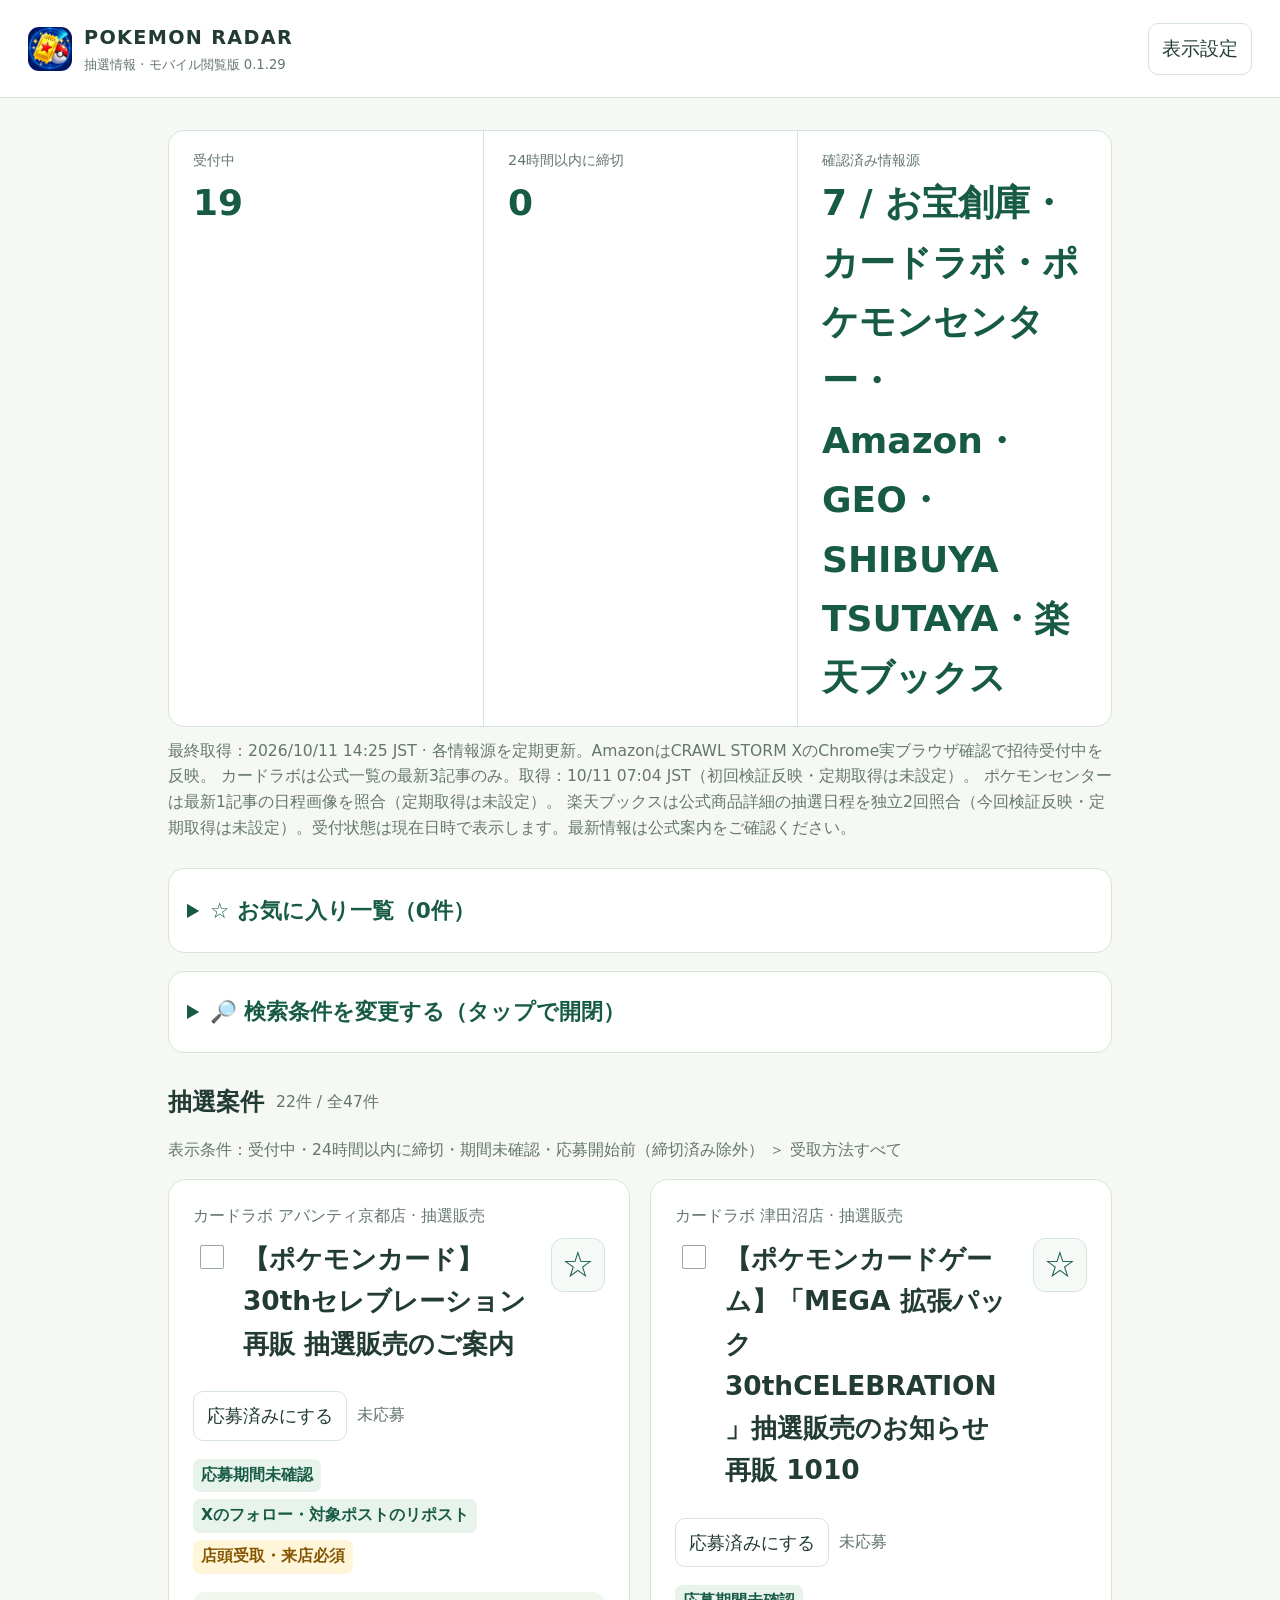
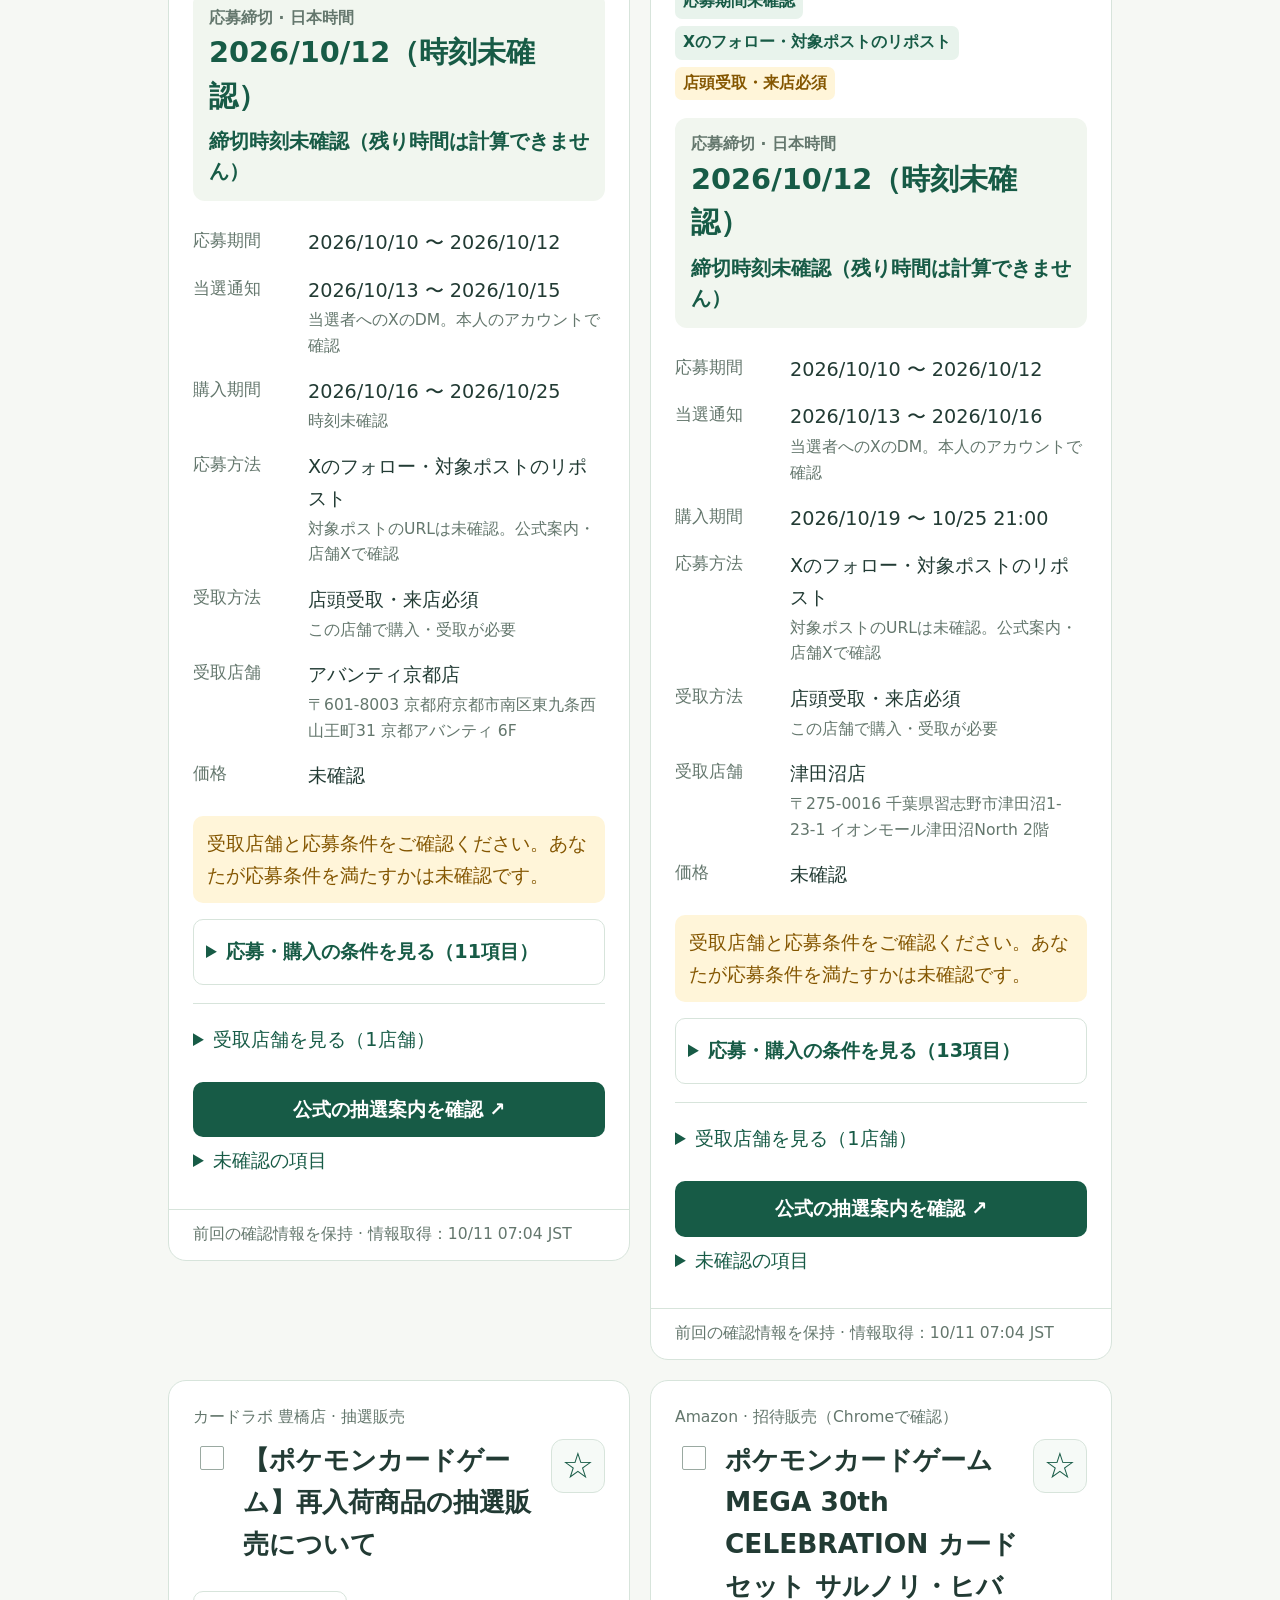
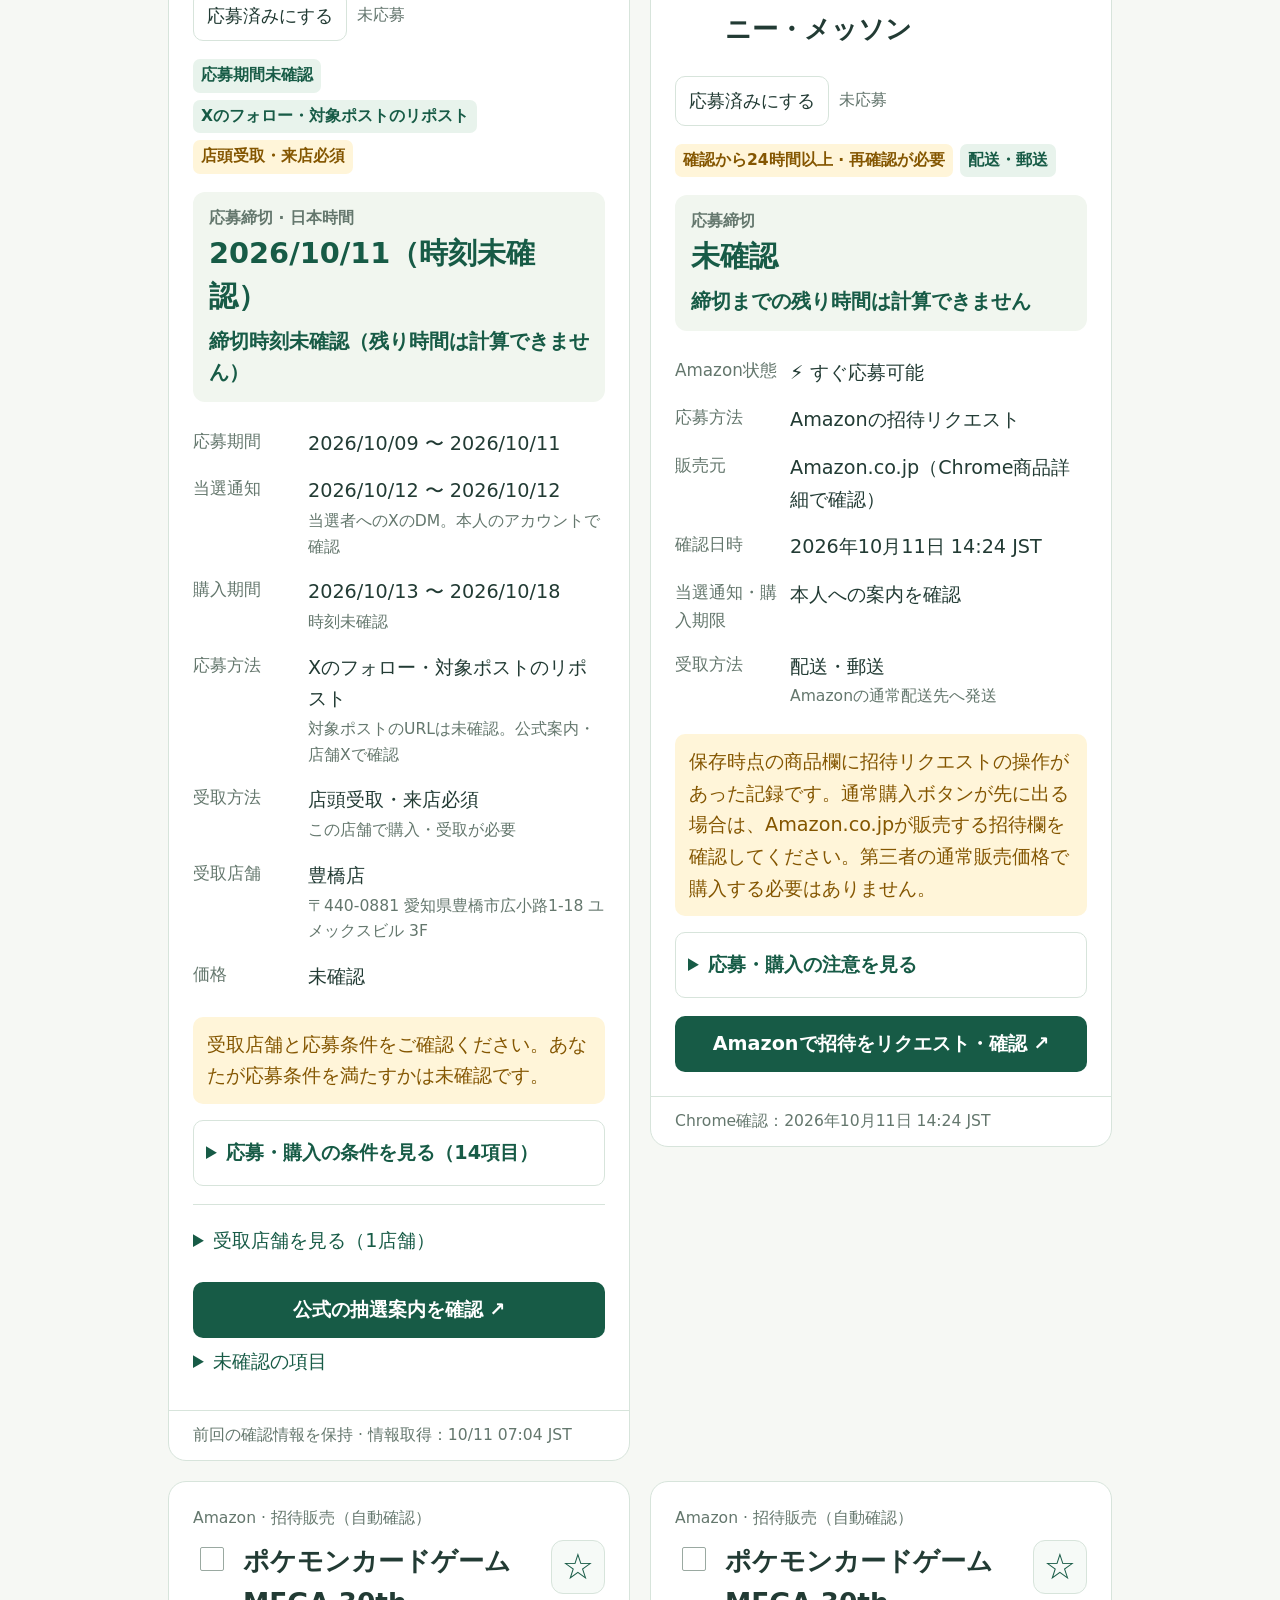
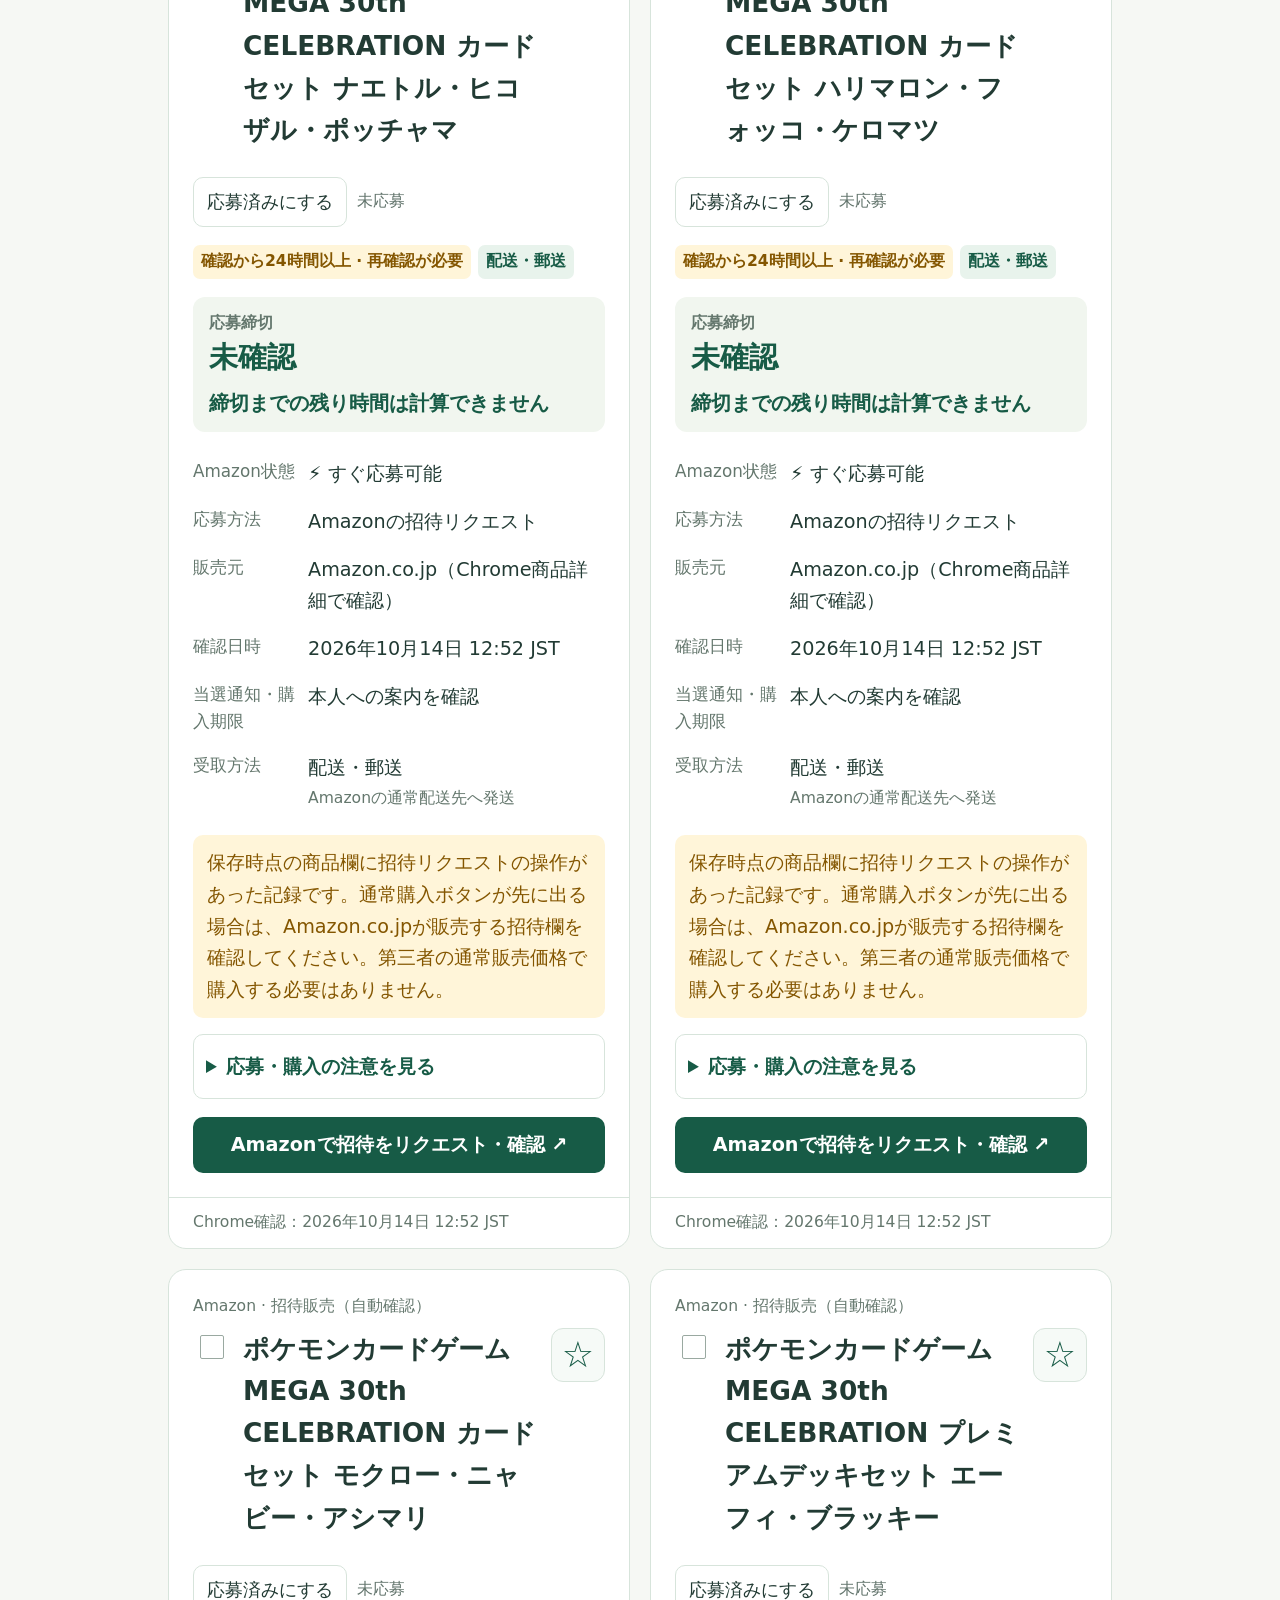
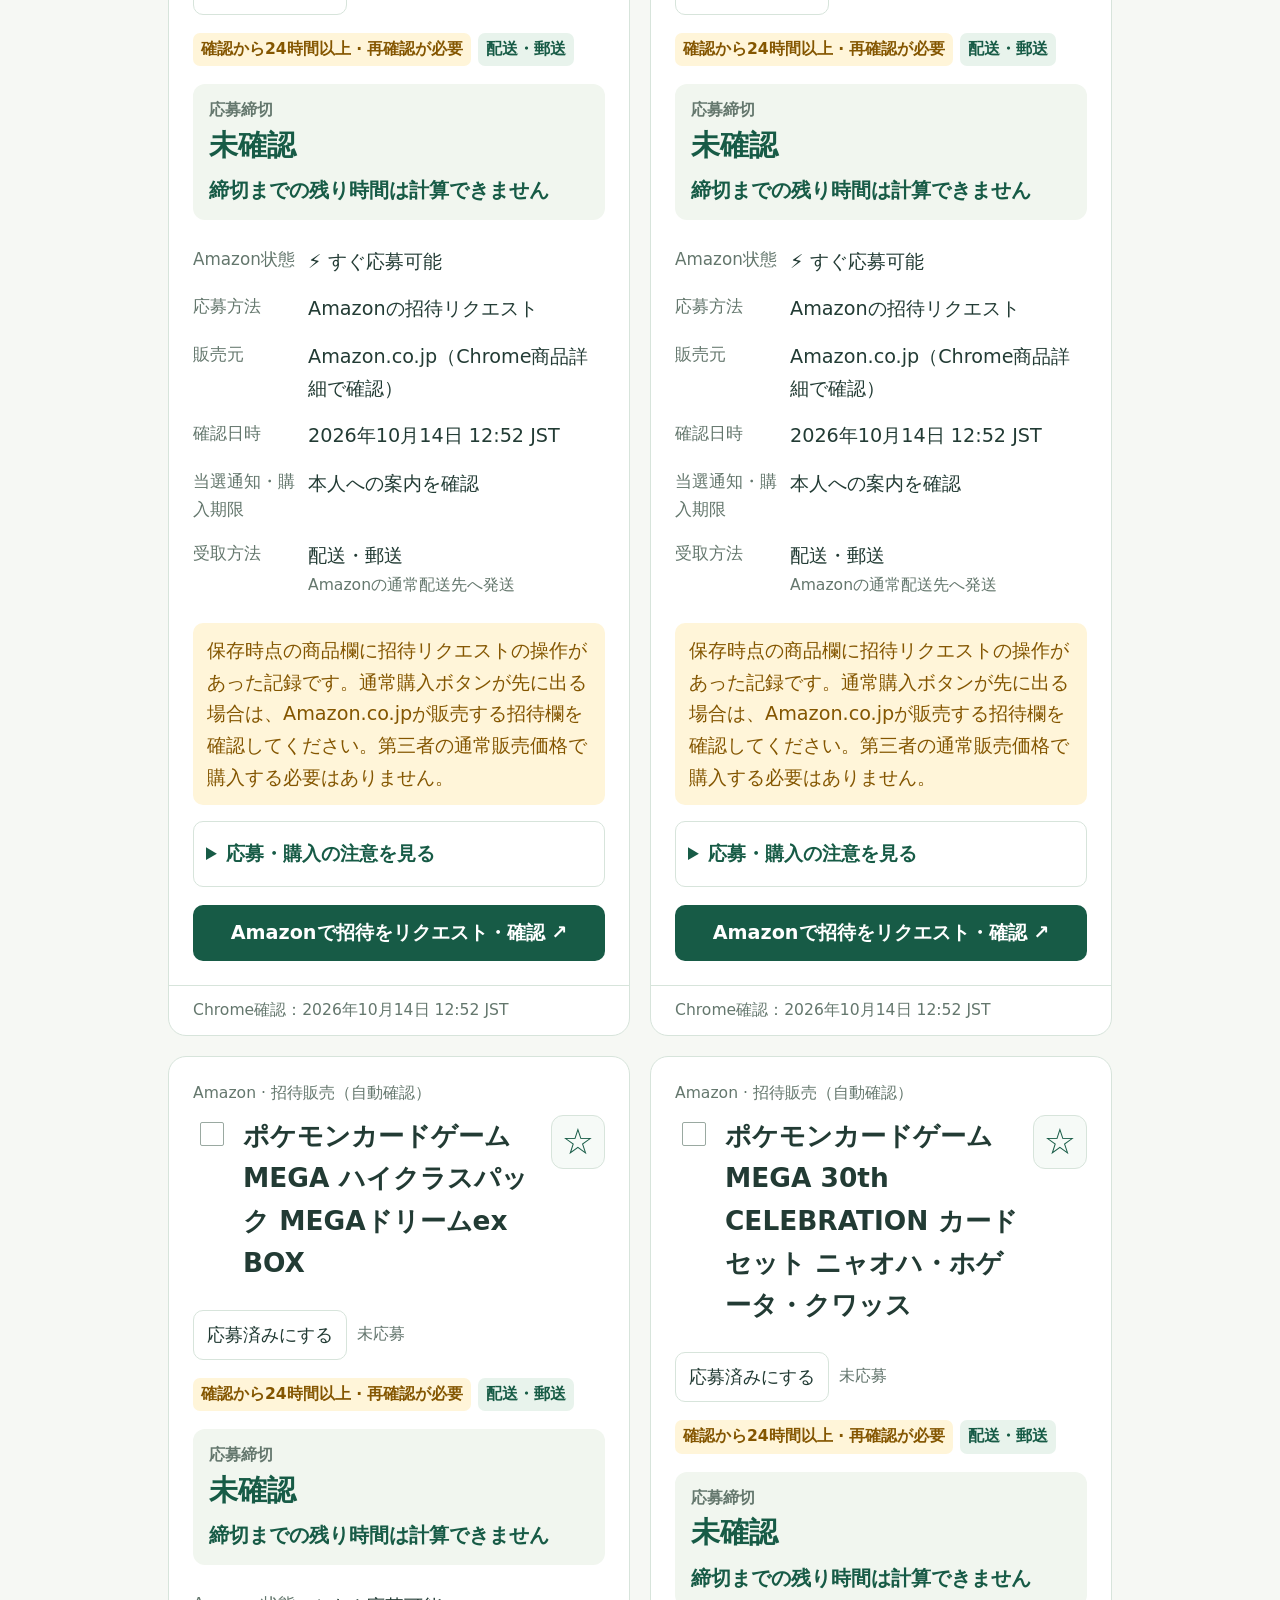
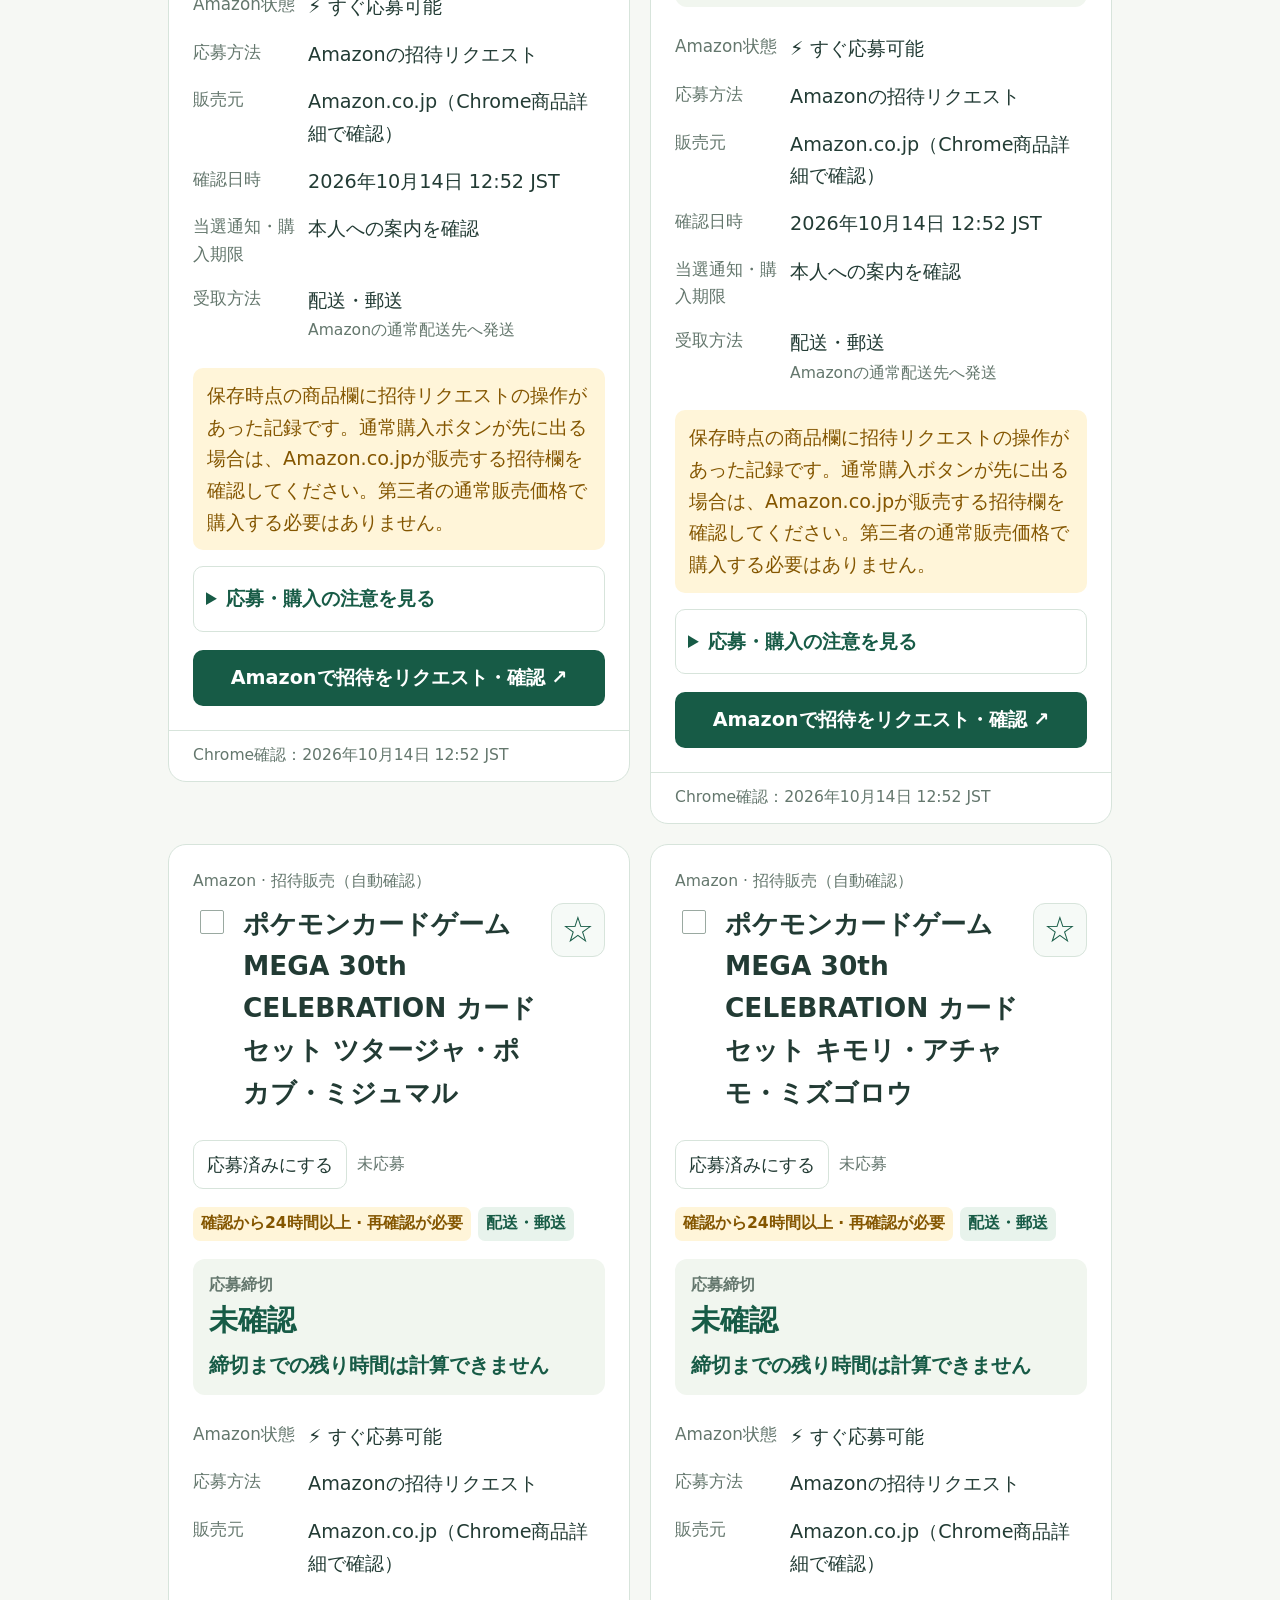
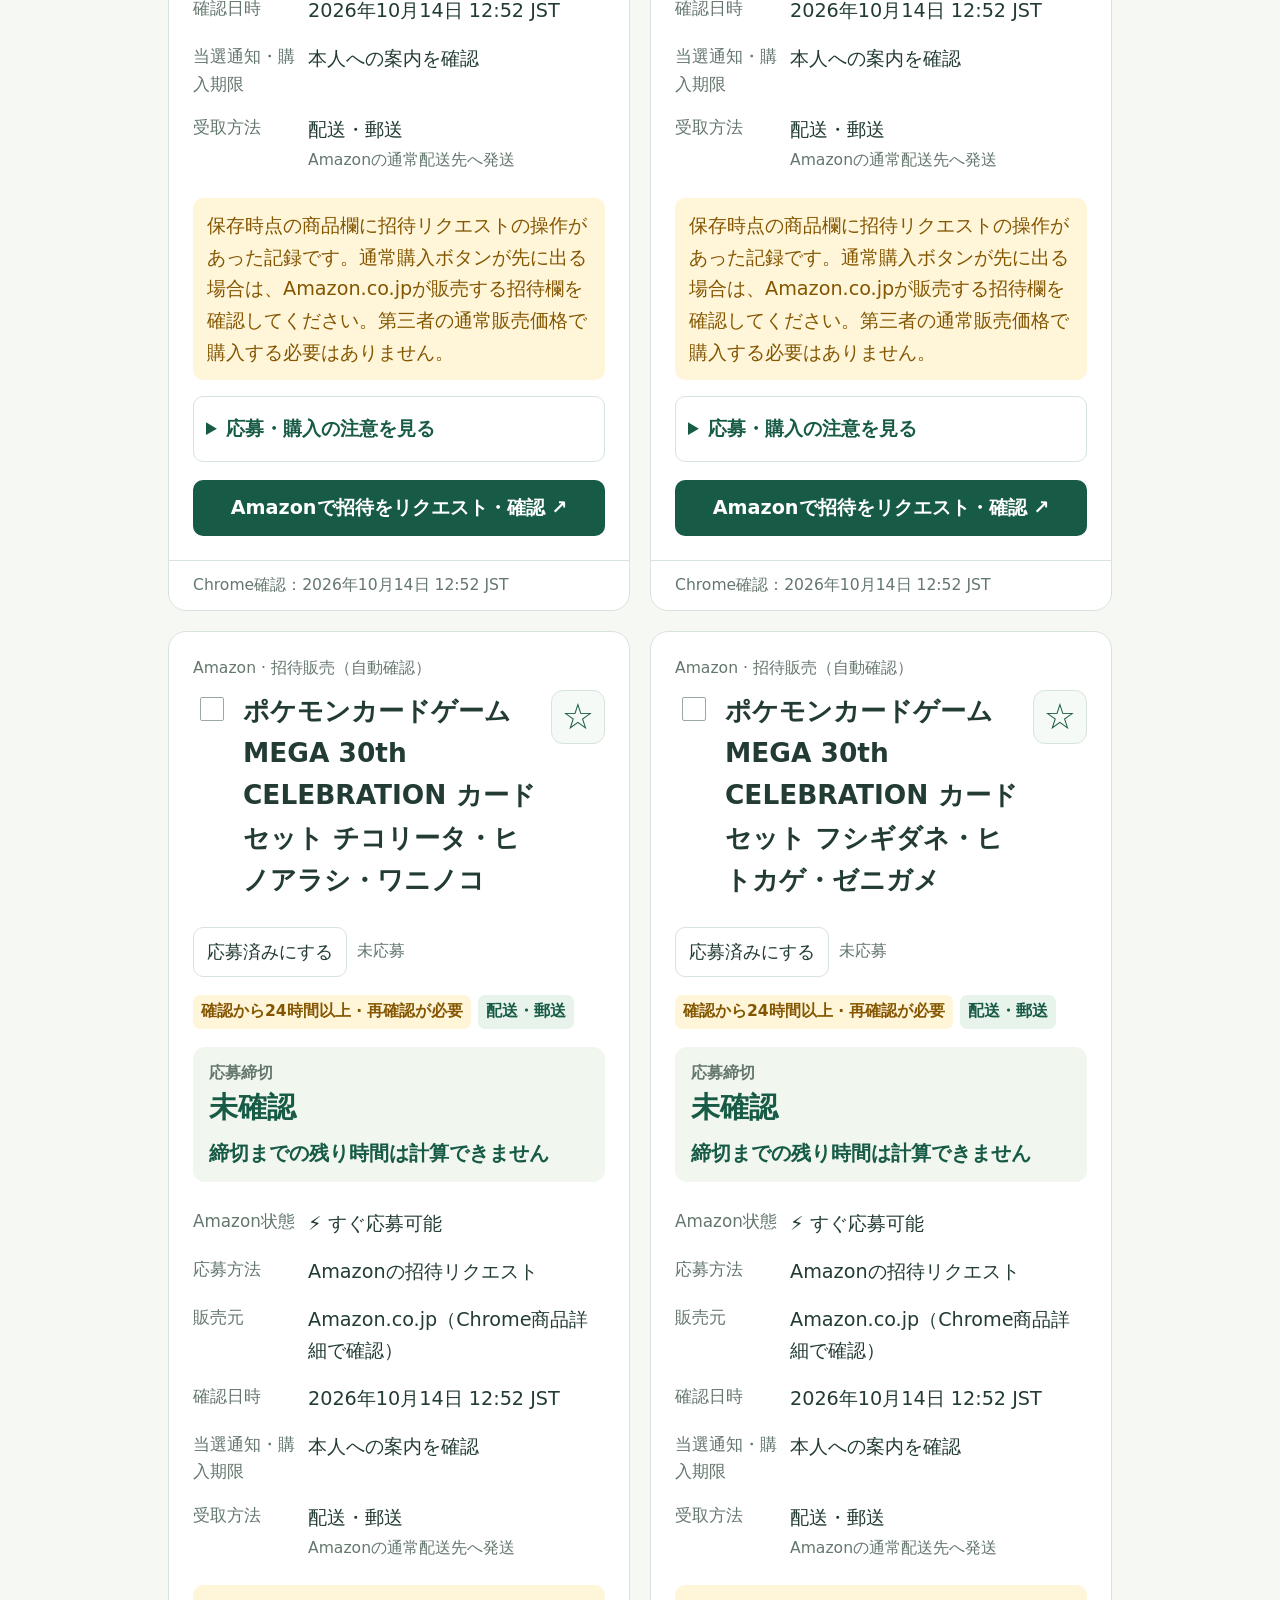
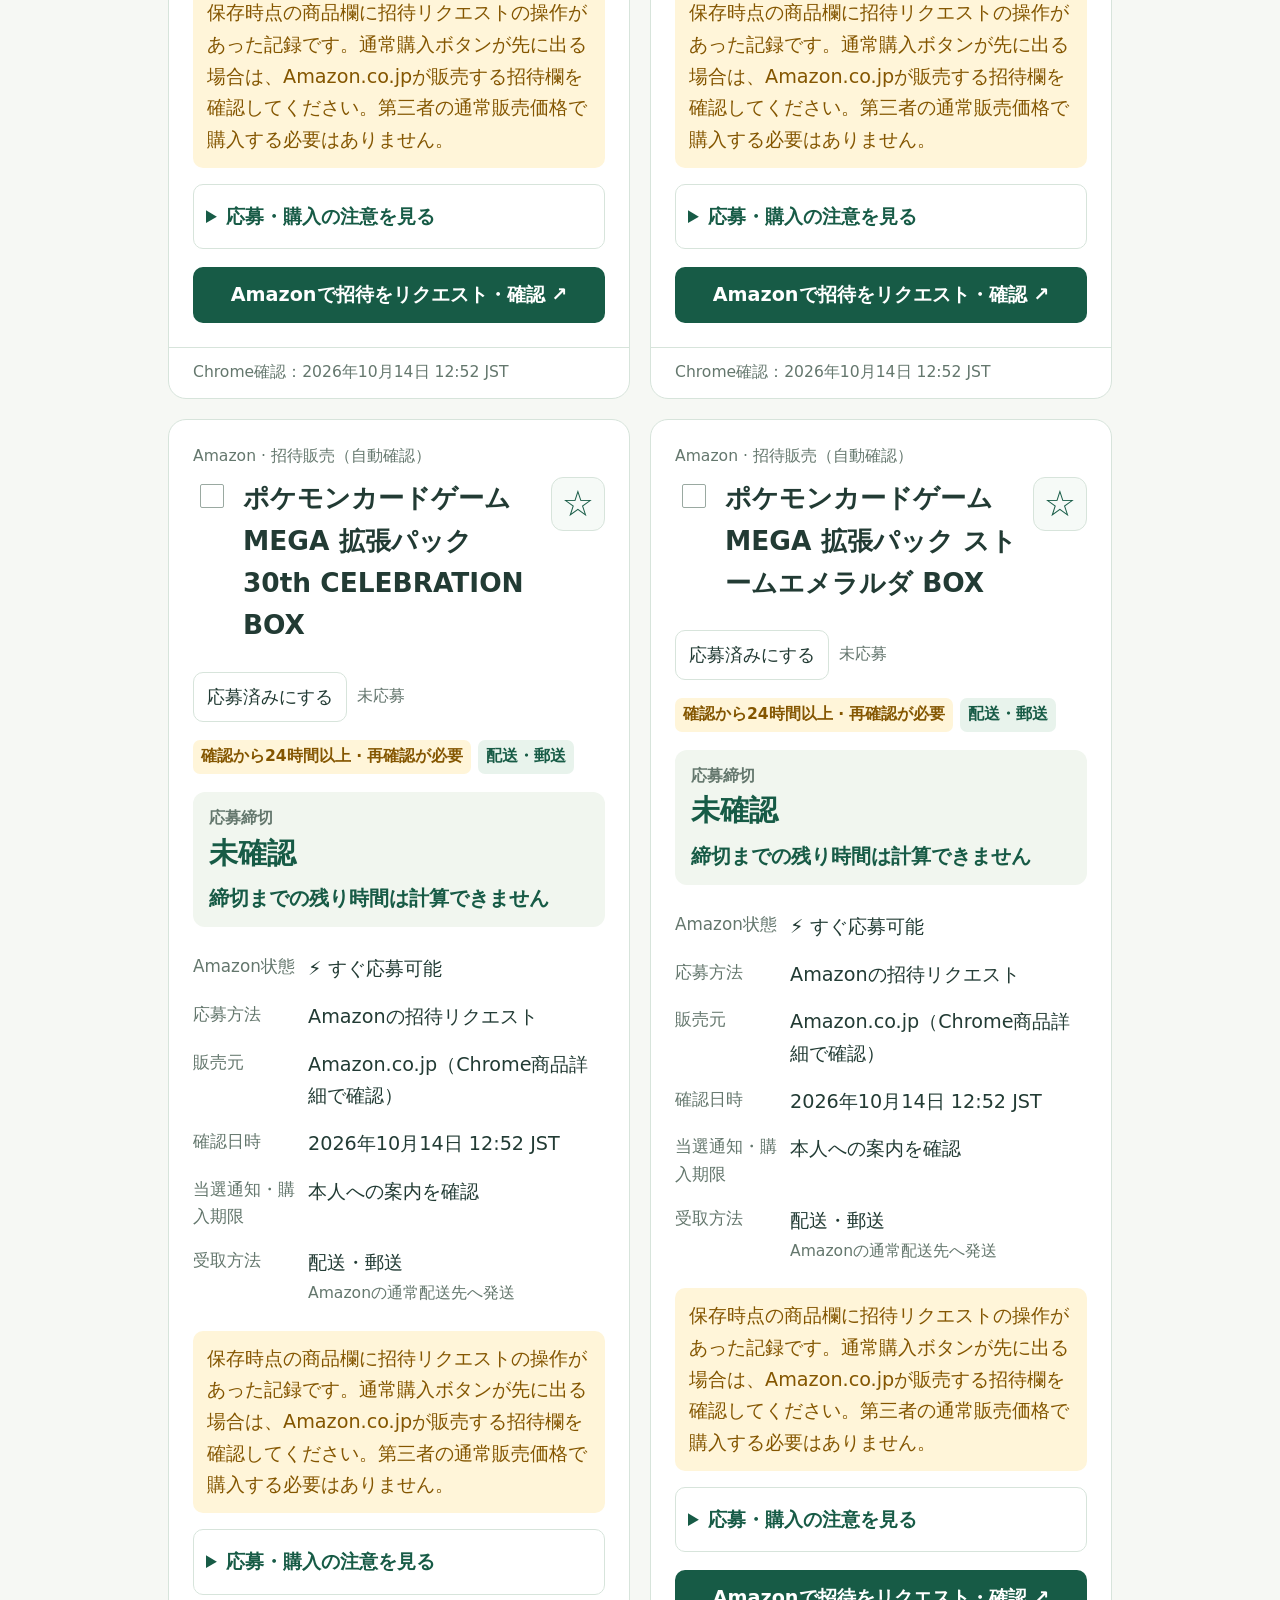
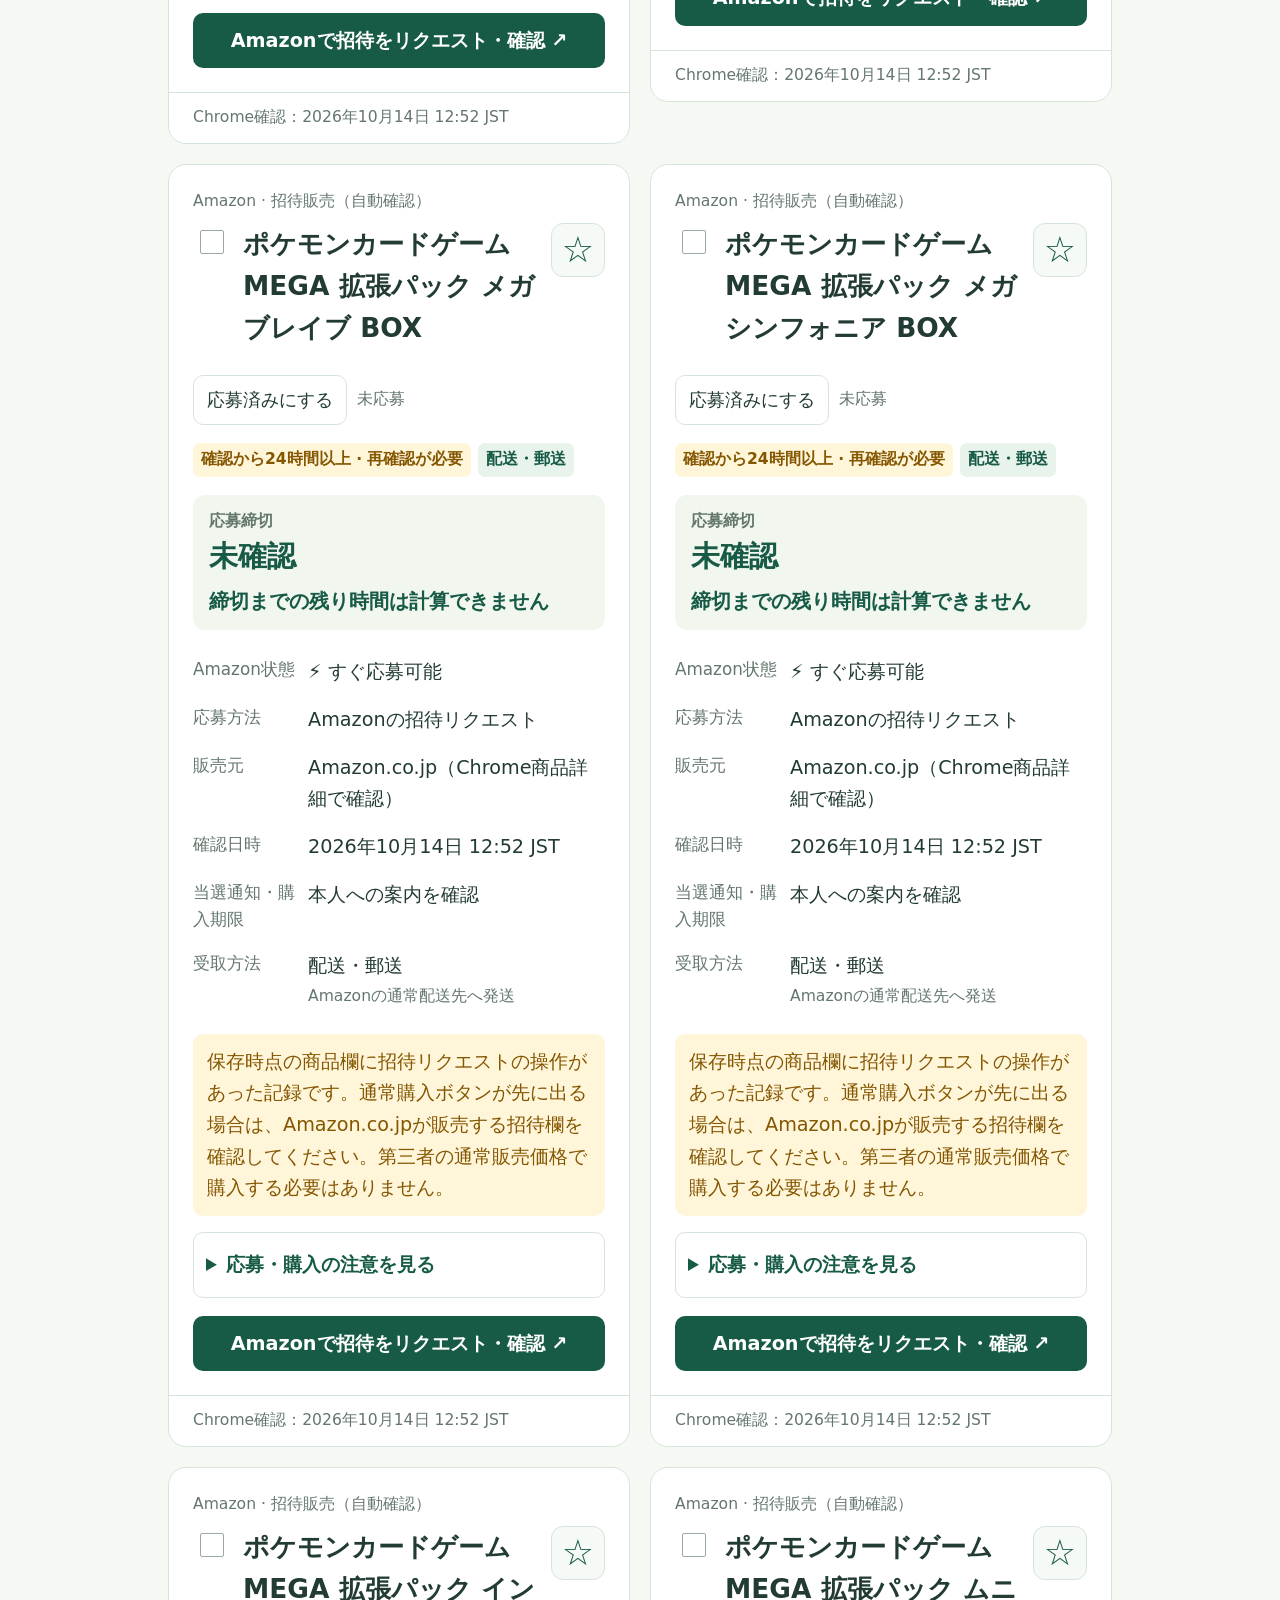
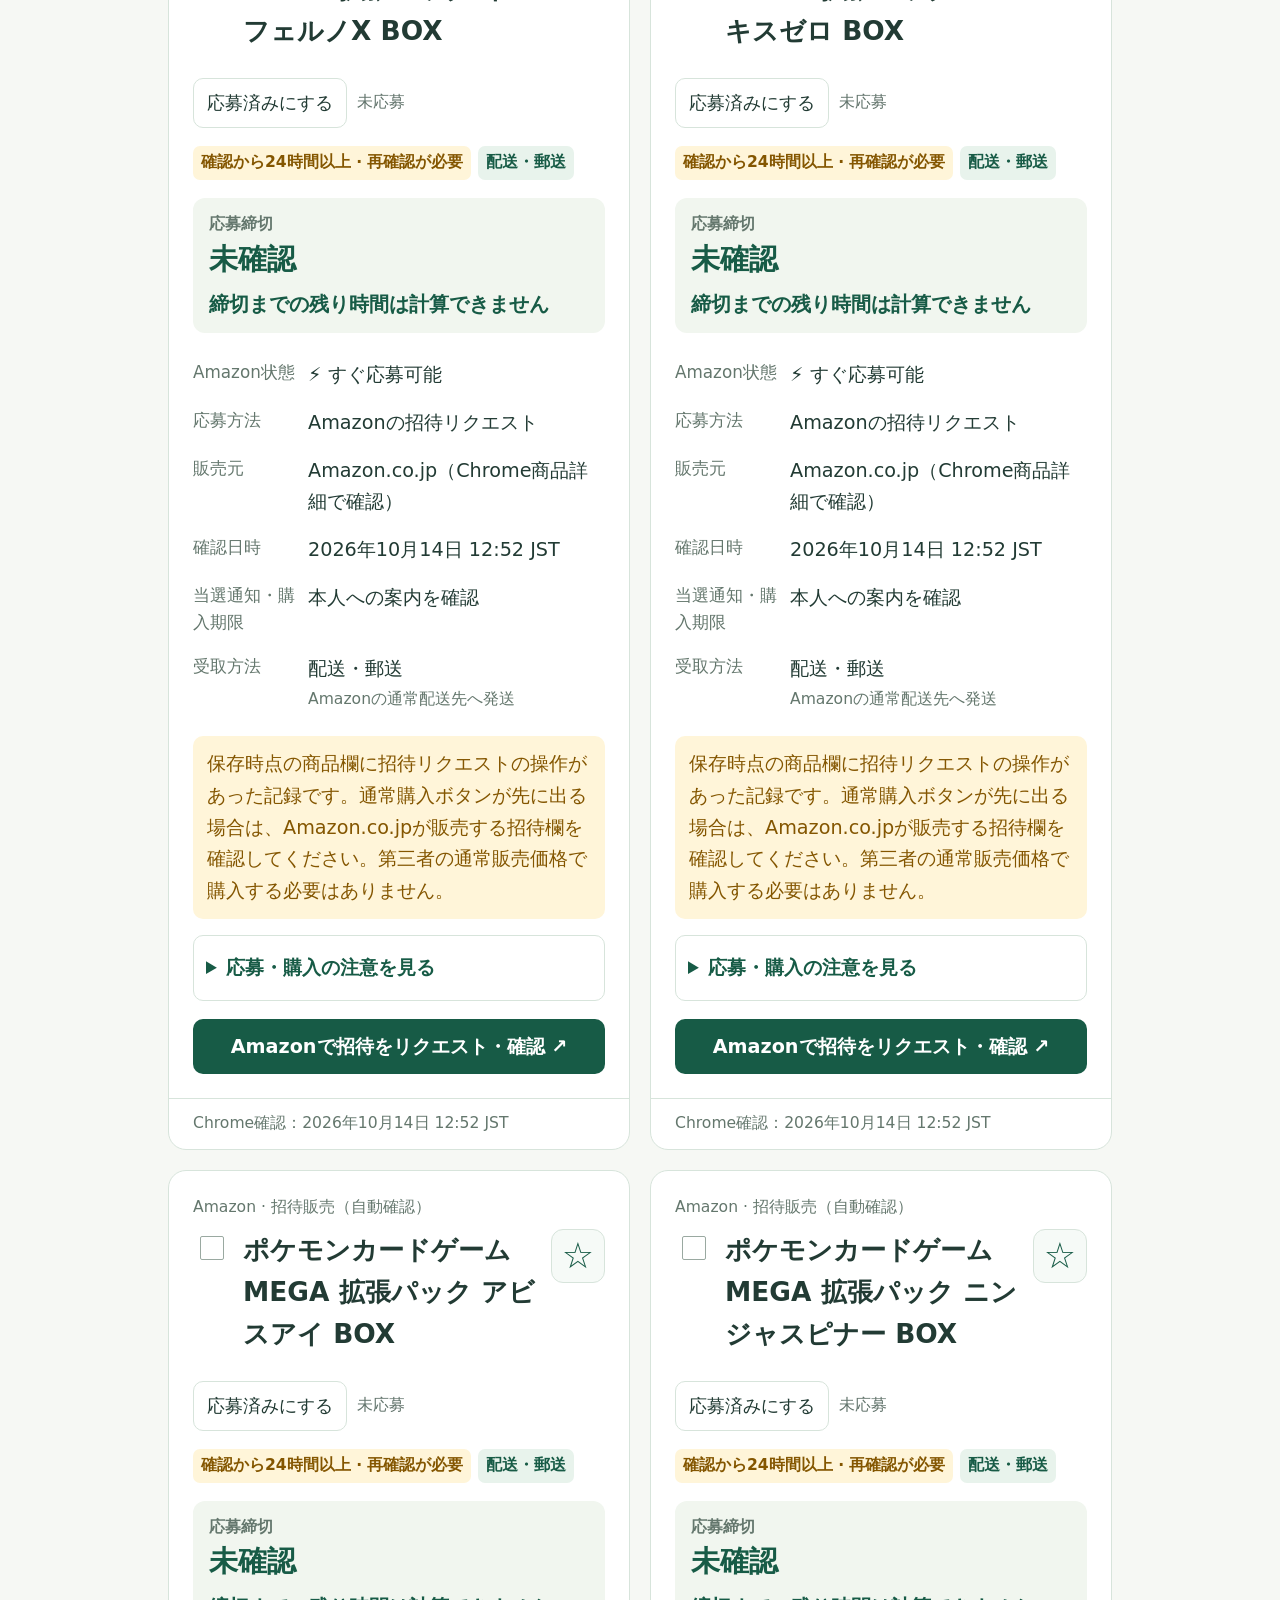
==== commit 749160b1: "Add three TCG lotteries and clarify Amazon invitation offer verification" ====
--- a/index.html
+++ b/index.html
@@ -23,4 +23,5 @@
 <div class="list-heading"><h2>抽選案件</h2><span id="count">—</span></div><p id="filter-description" class="muted"></p>
 <section id="cases" aria-label="抽選案件一覧"></section>
 <footer>公式情報を整理した閲覧版です。応募は販売元の公式アプリ等で行ってください。<br>応募済みは利用者が記録する機能です。ボタンを押しても応募手続きは行われません。</footer>
-</main><script type="module" src="app.mjs?v=0130"></script><script type="module" src="install.mjs?v=0113"></script></body></html>
+</main><script type="module" src="app.mjs?v=0131"></script><script type="module" src="install.mjs?v=0113"></script></body></html>
+
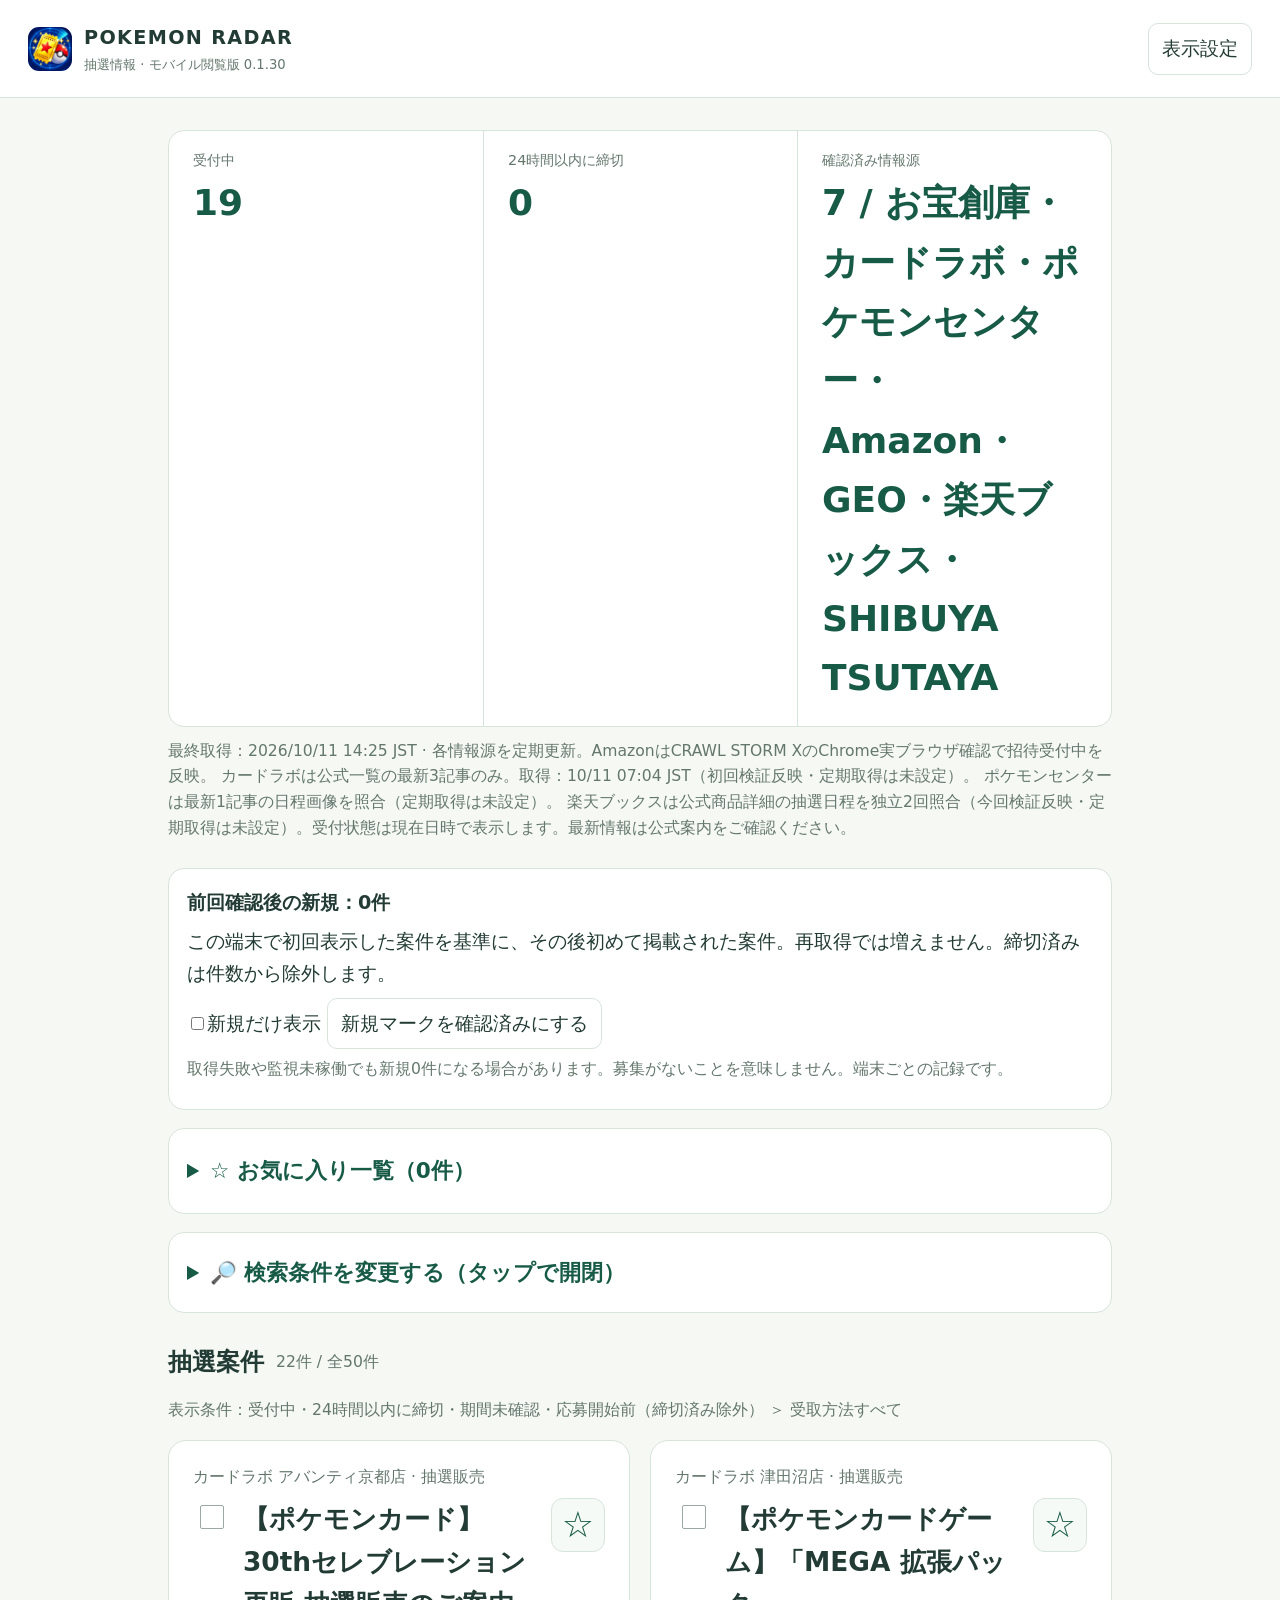
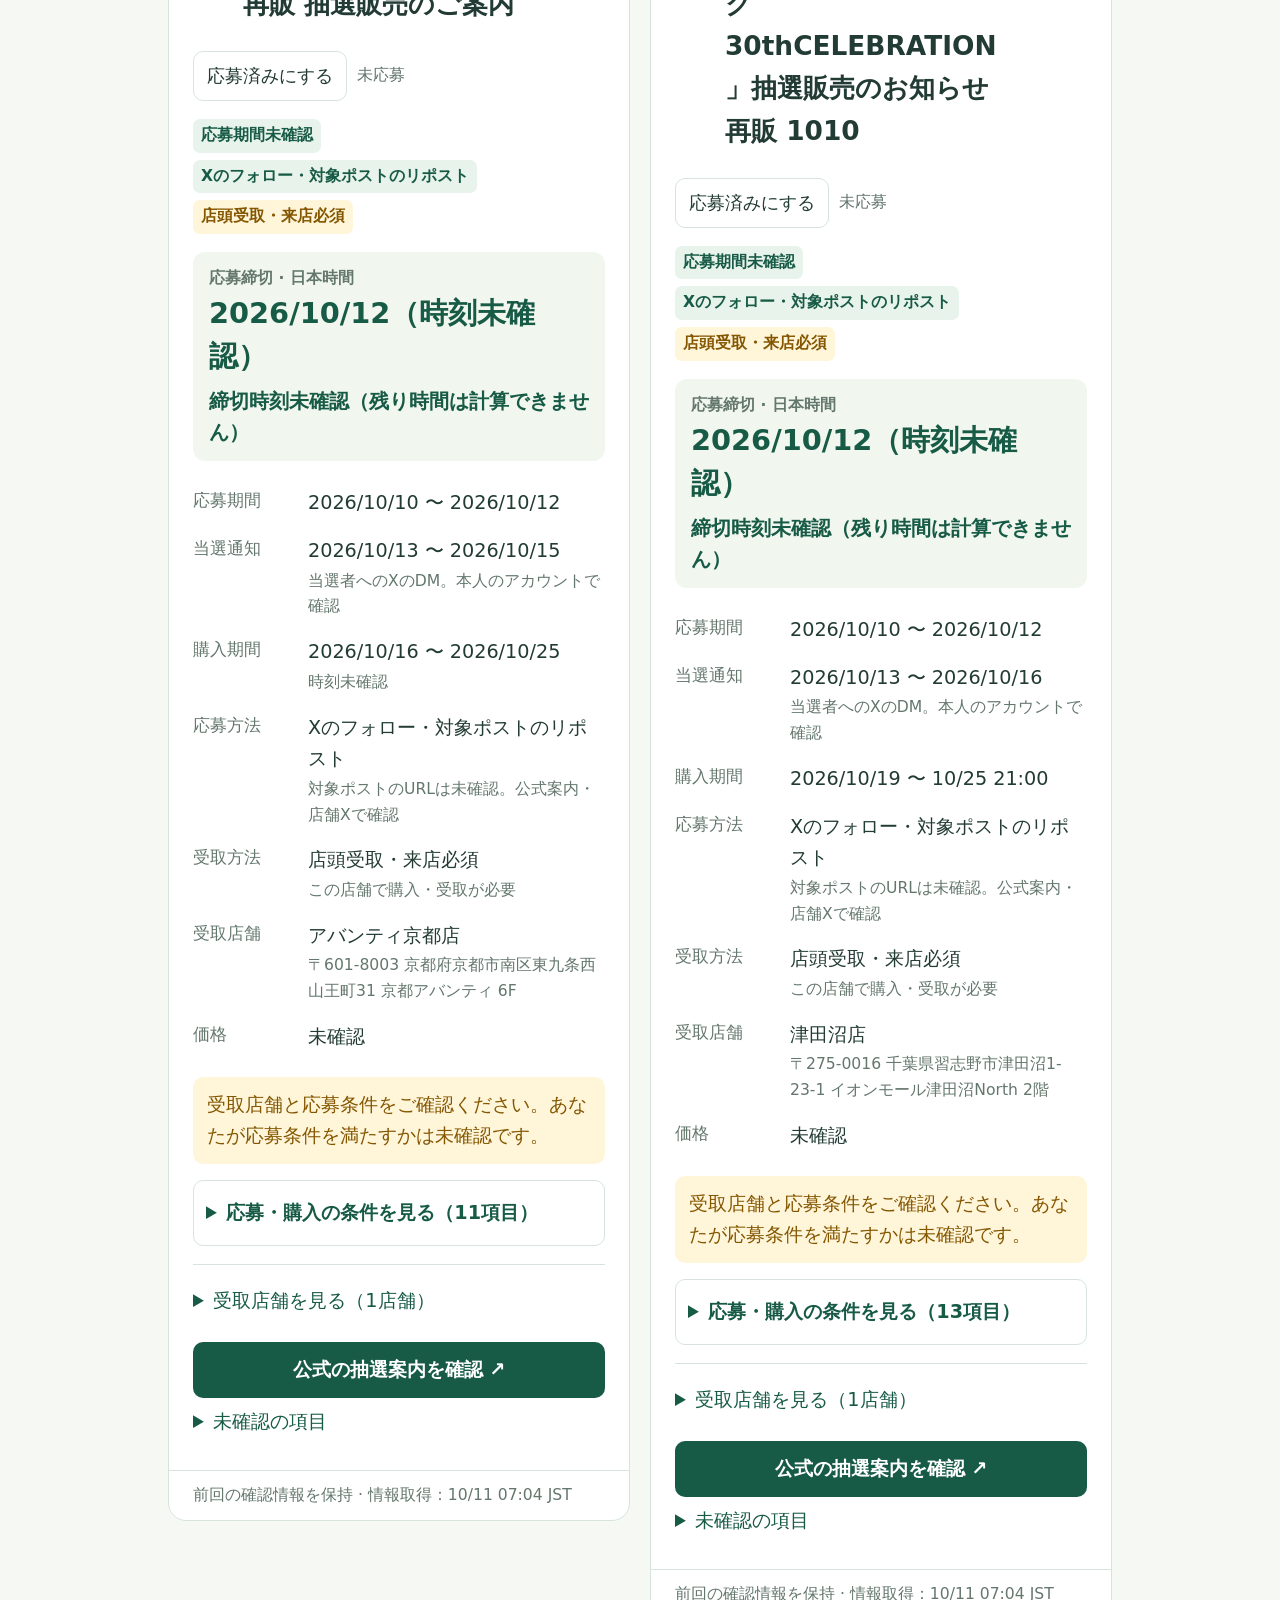
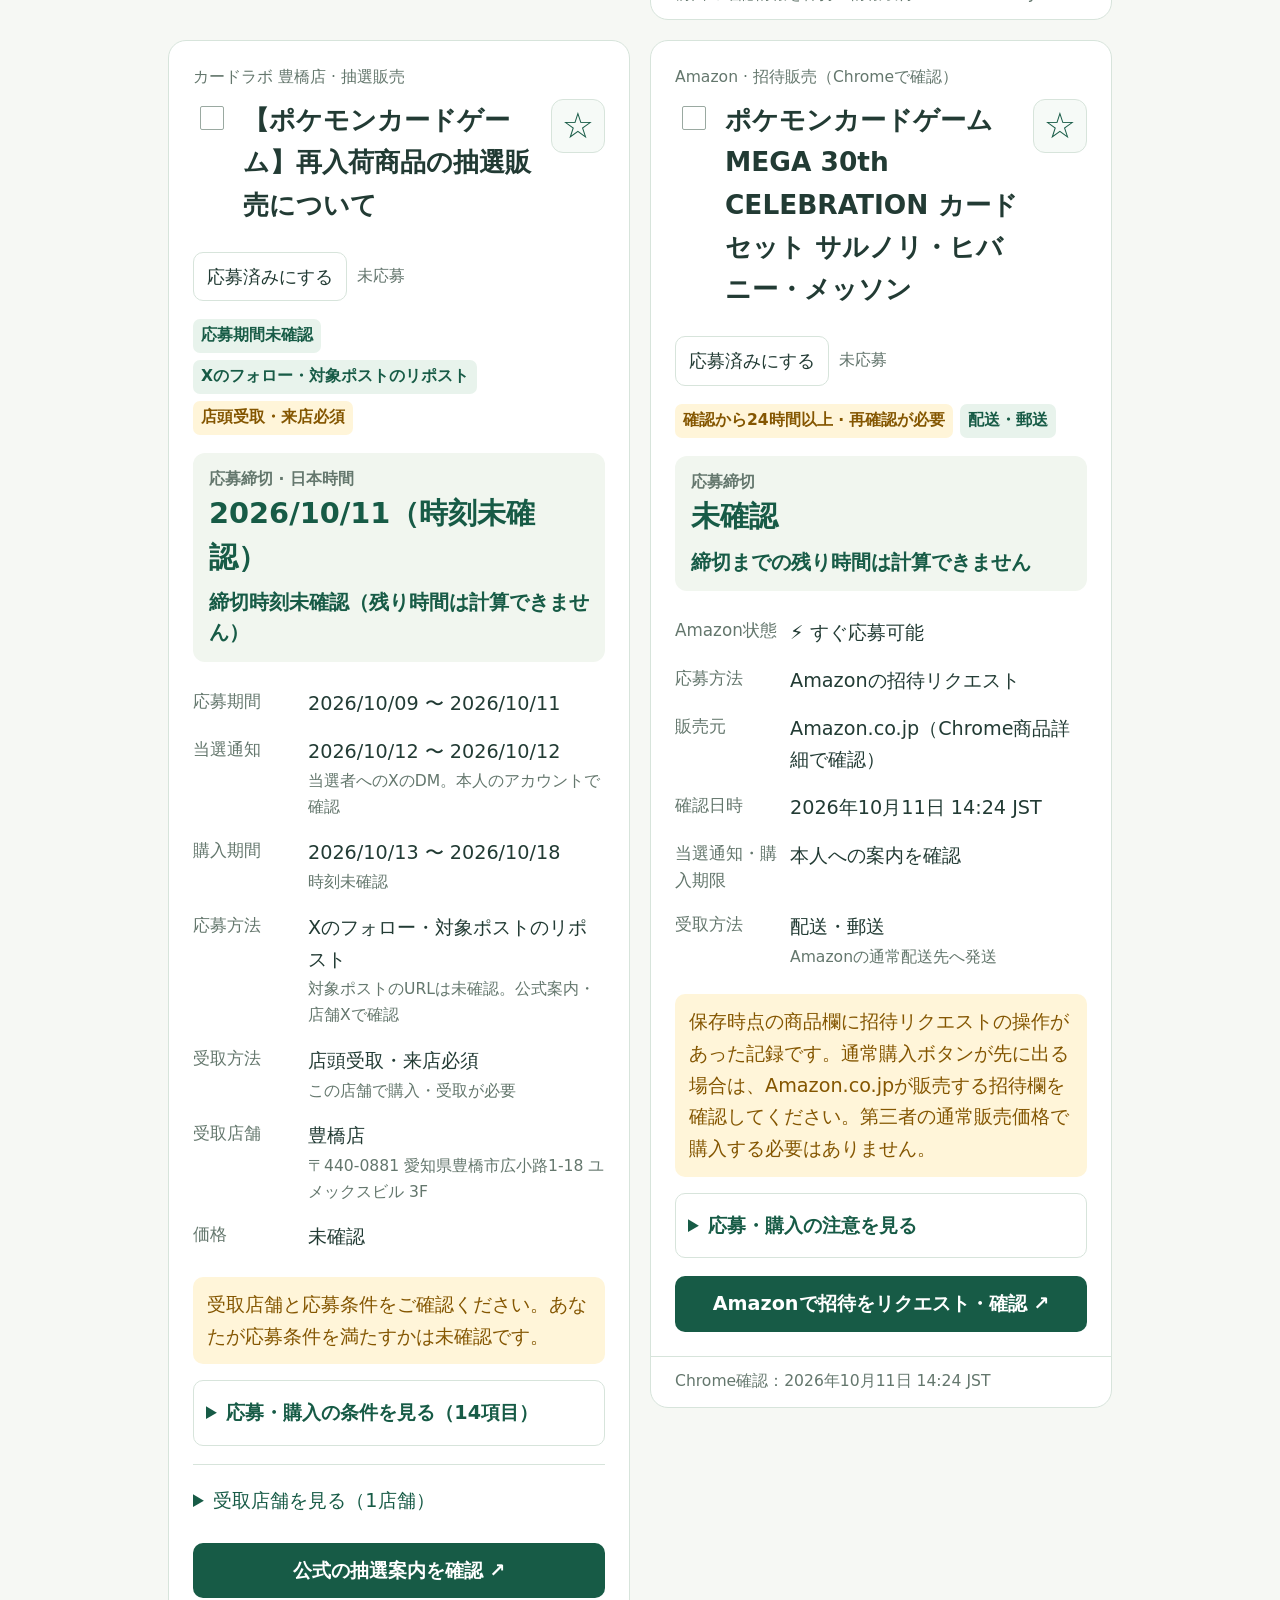
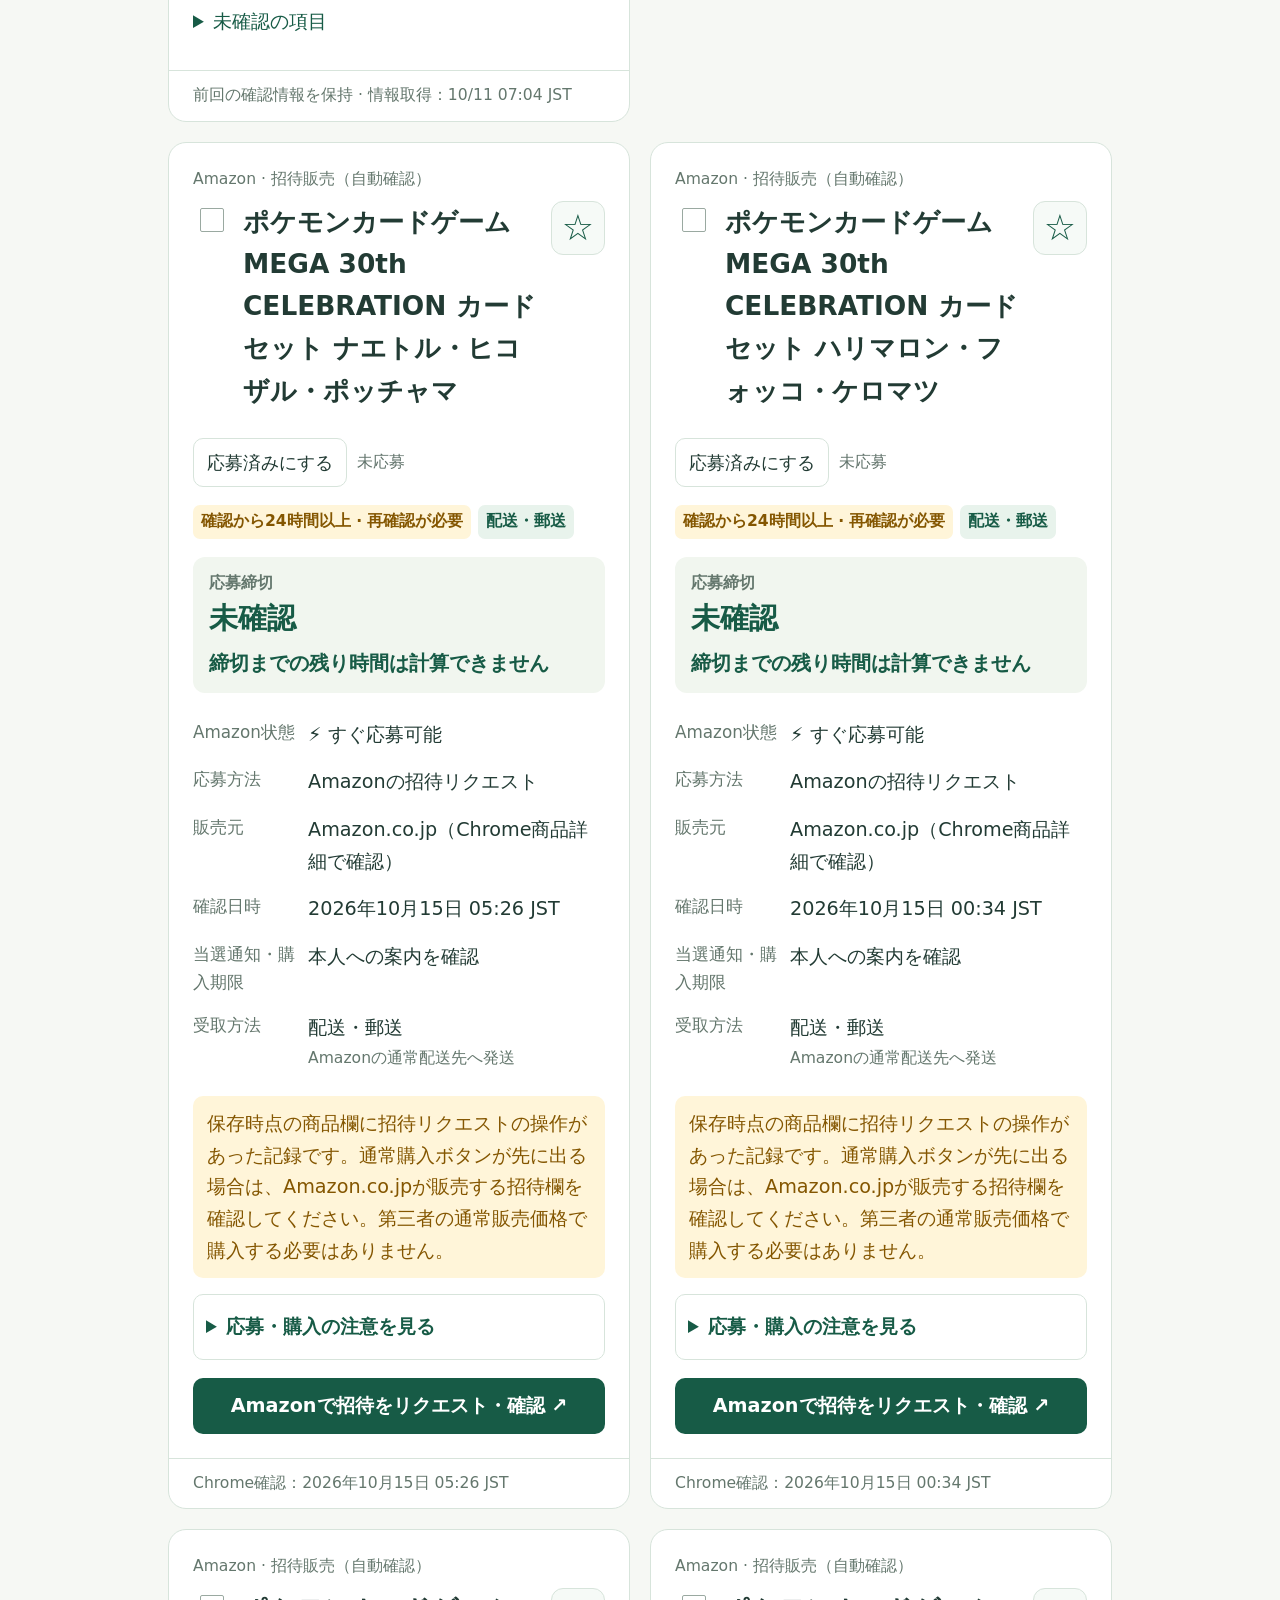
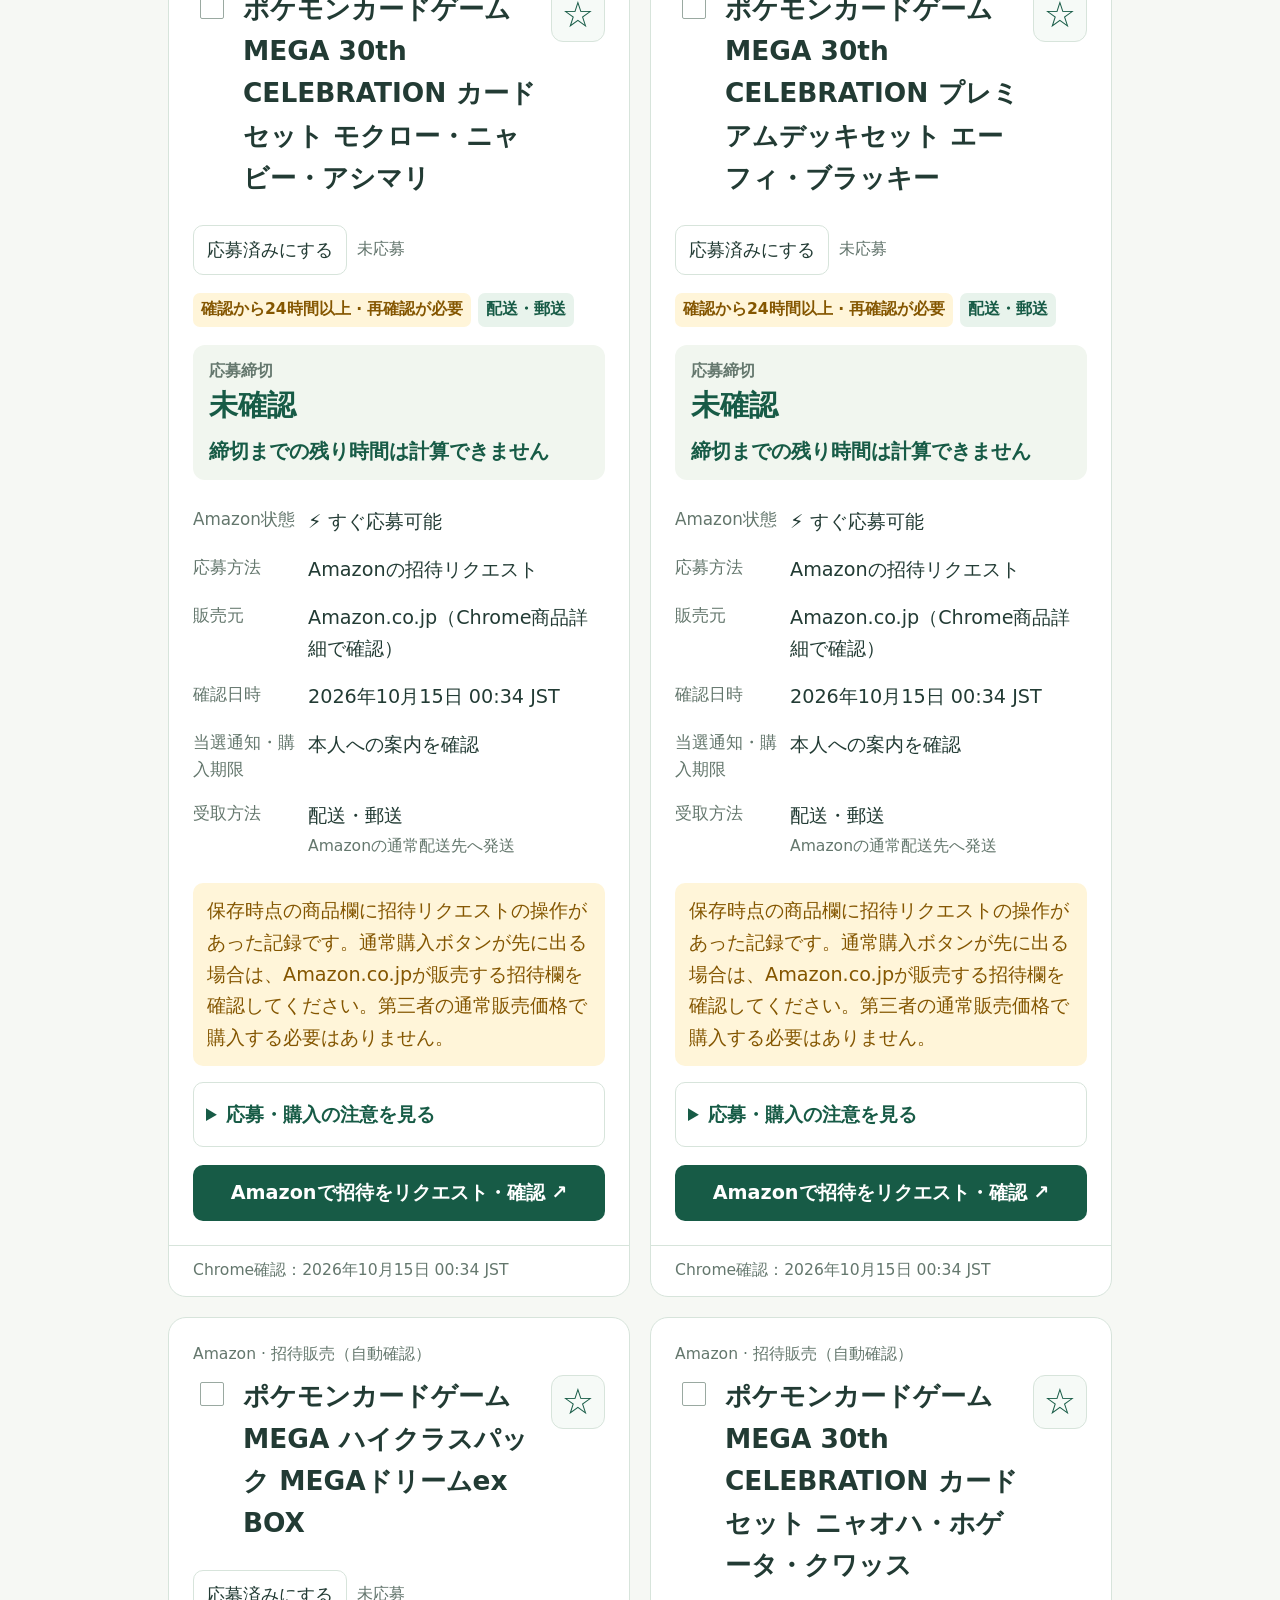
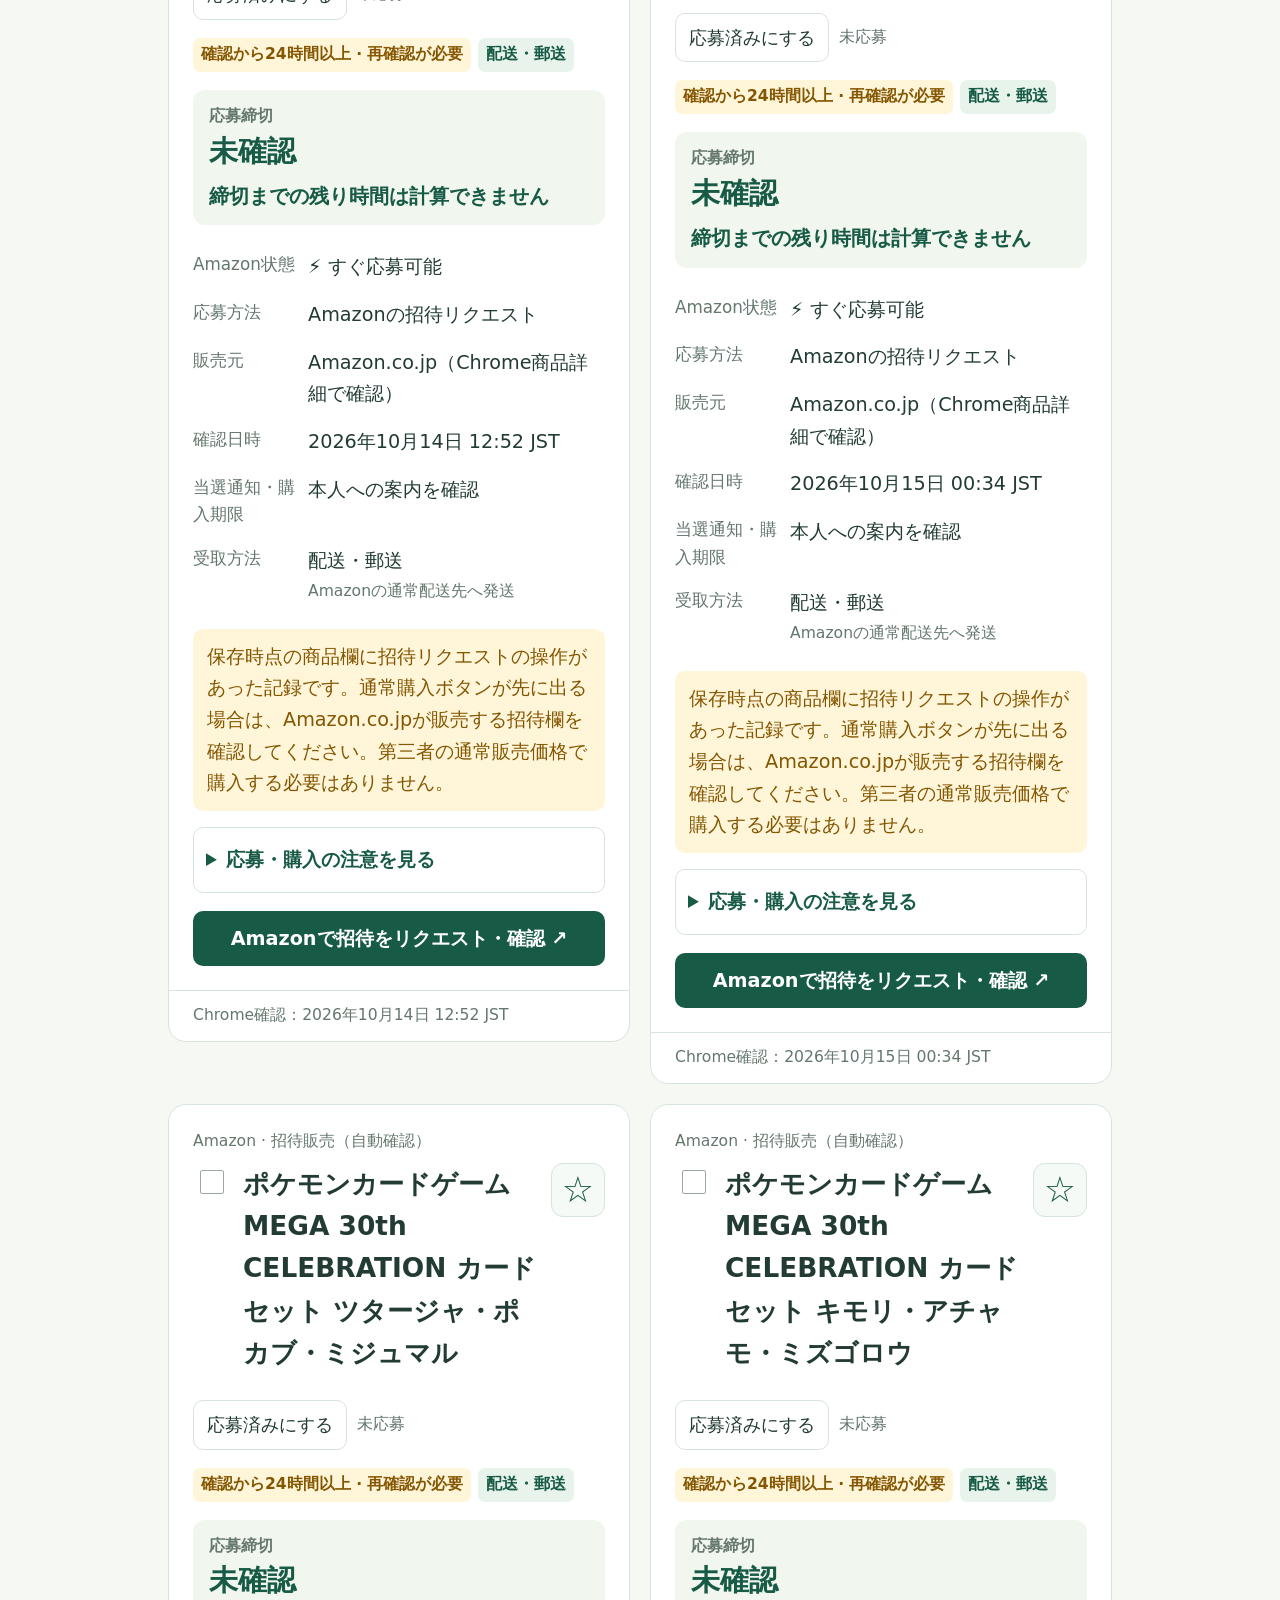
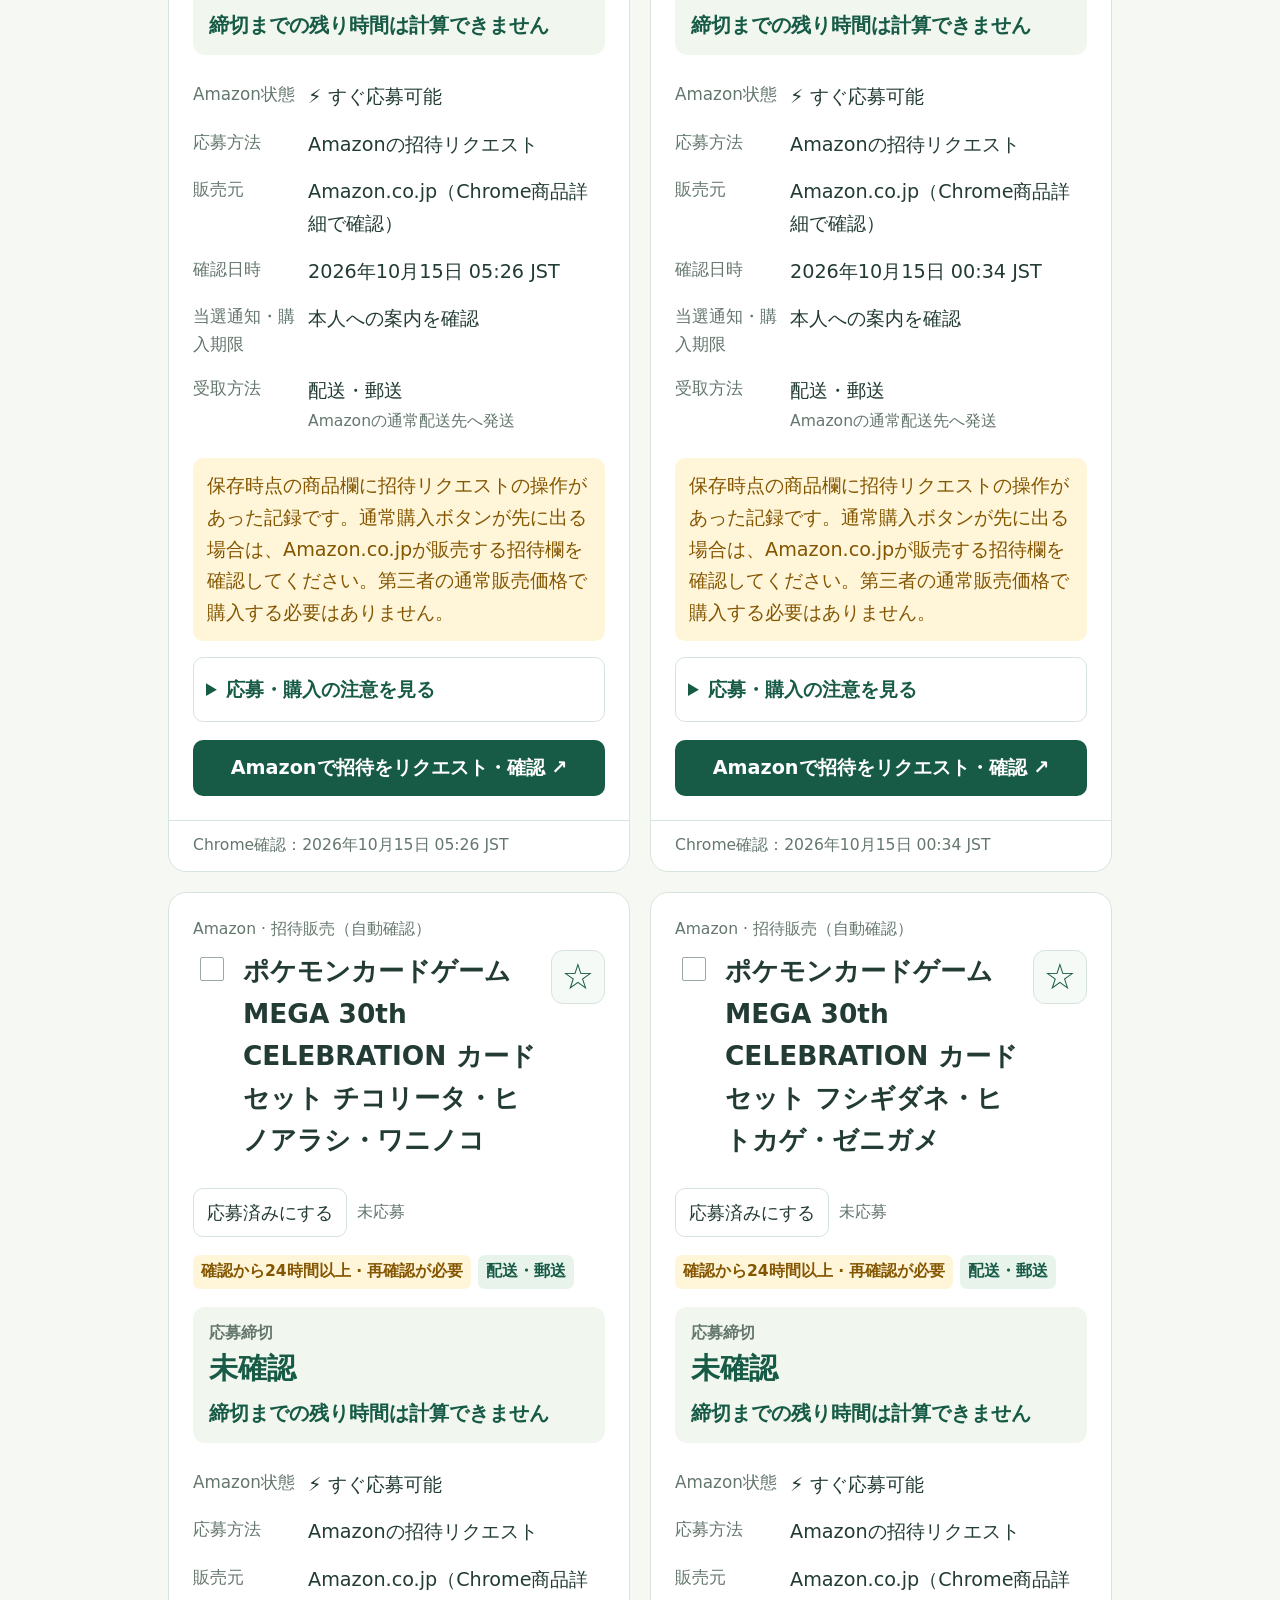
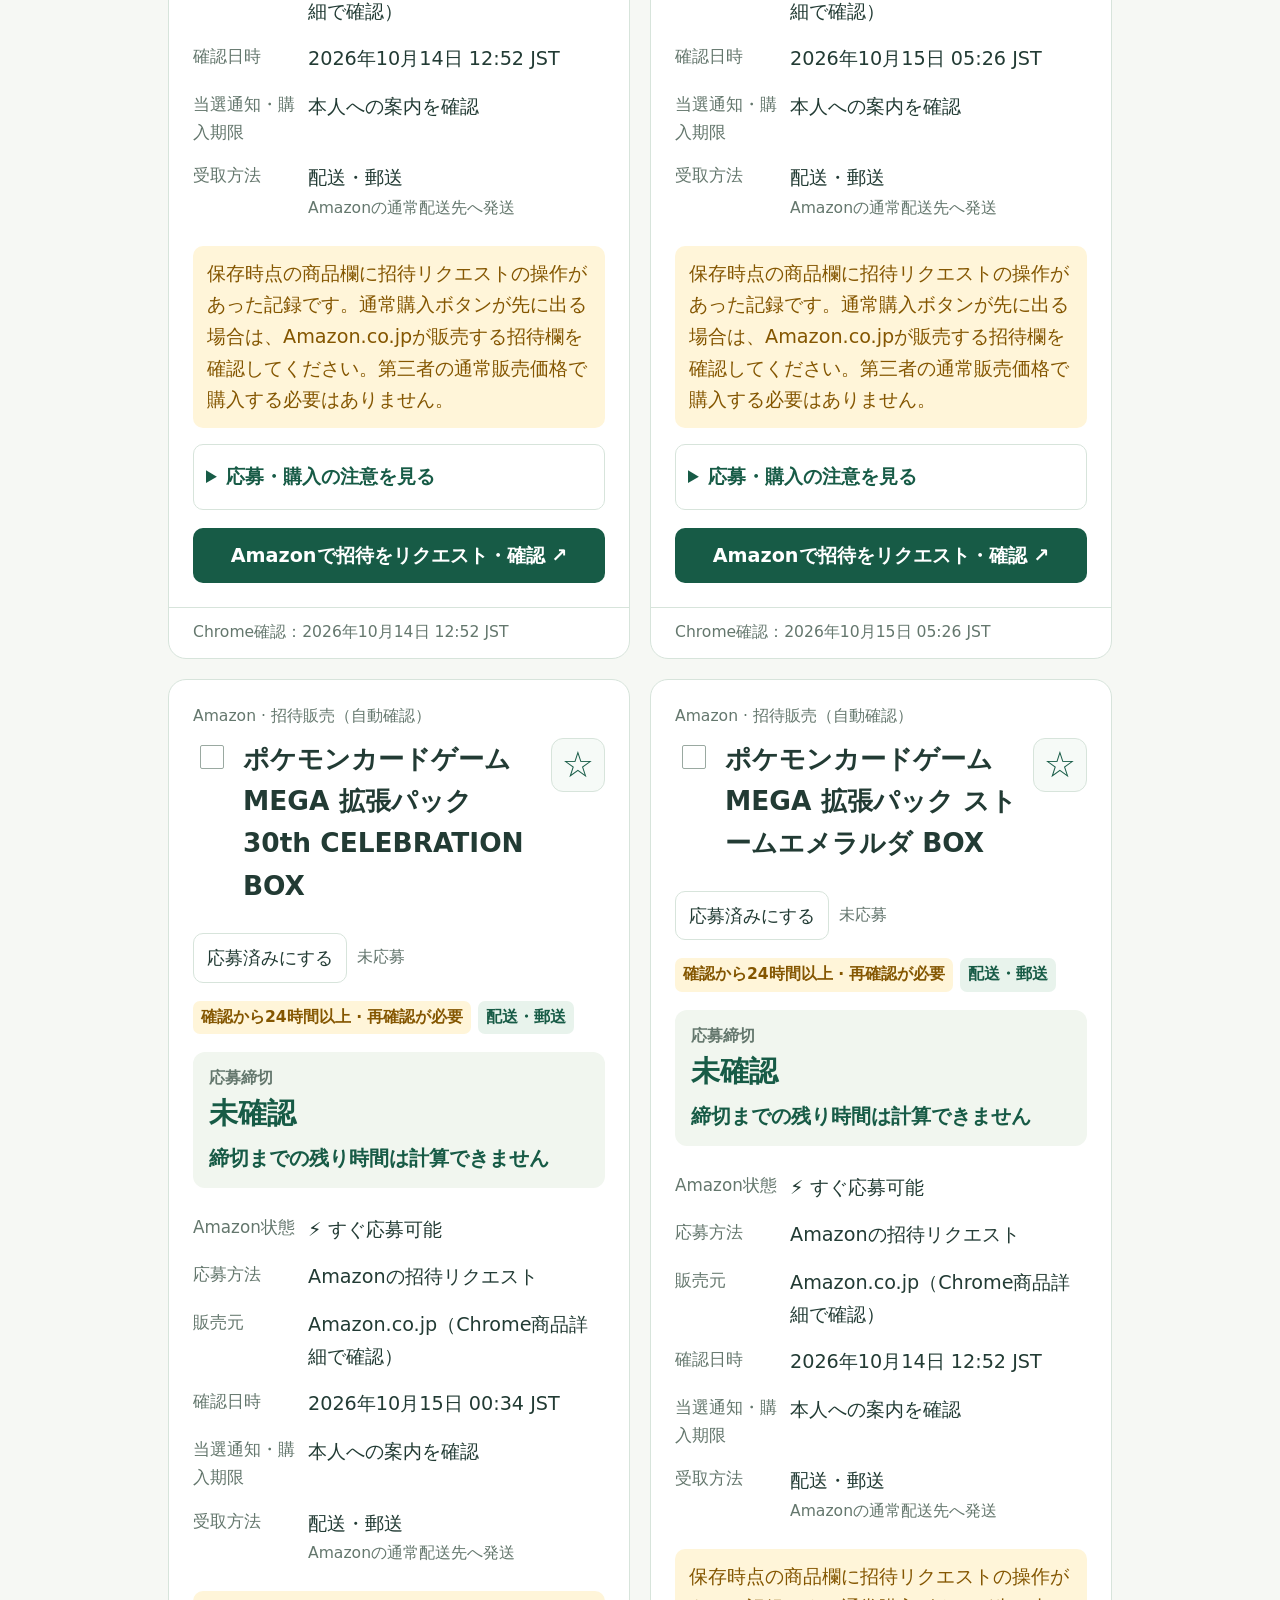
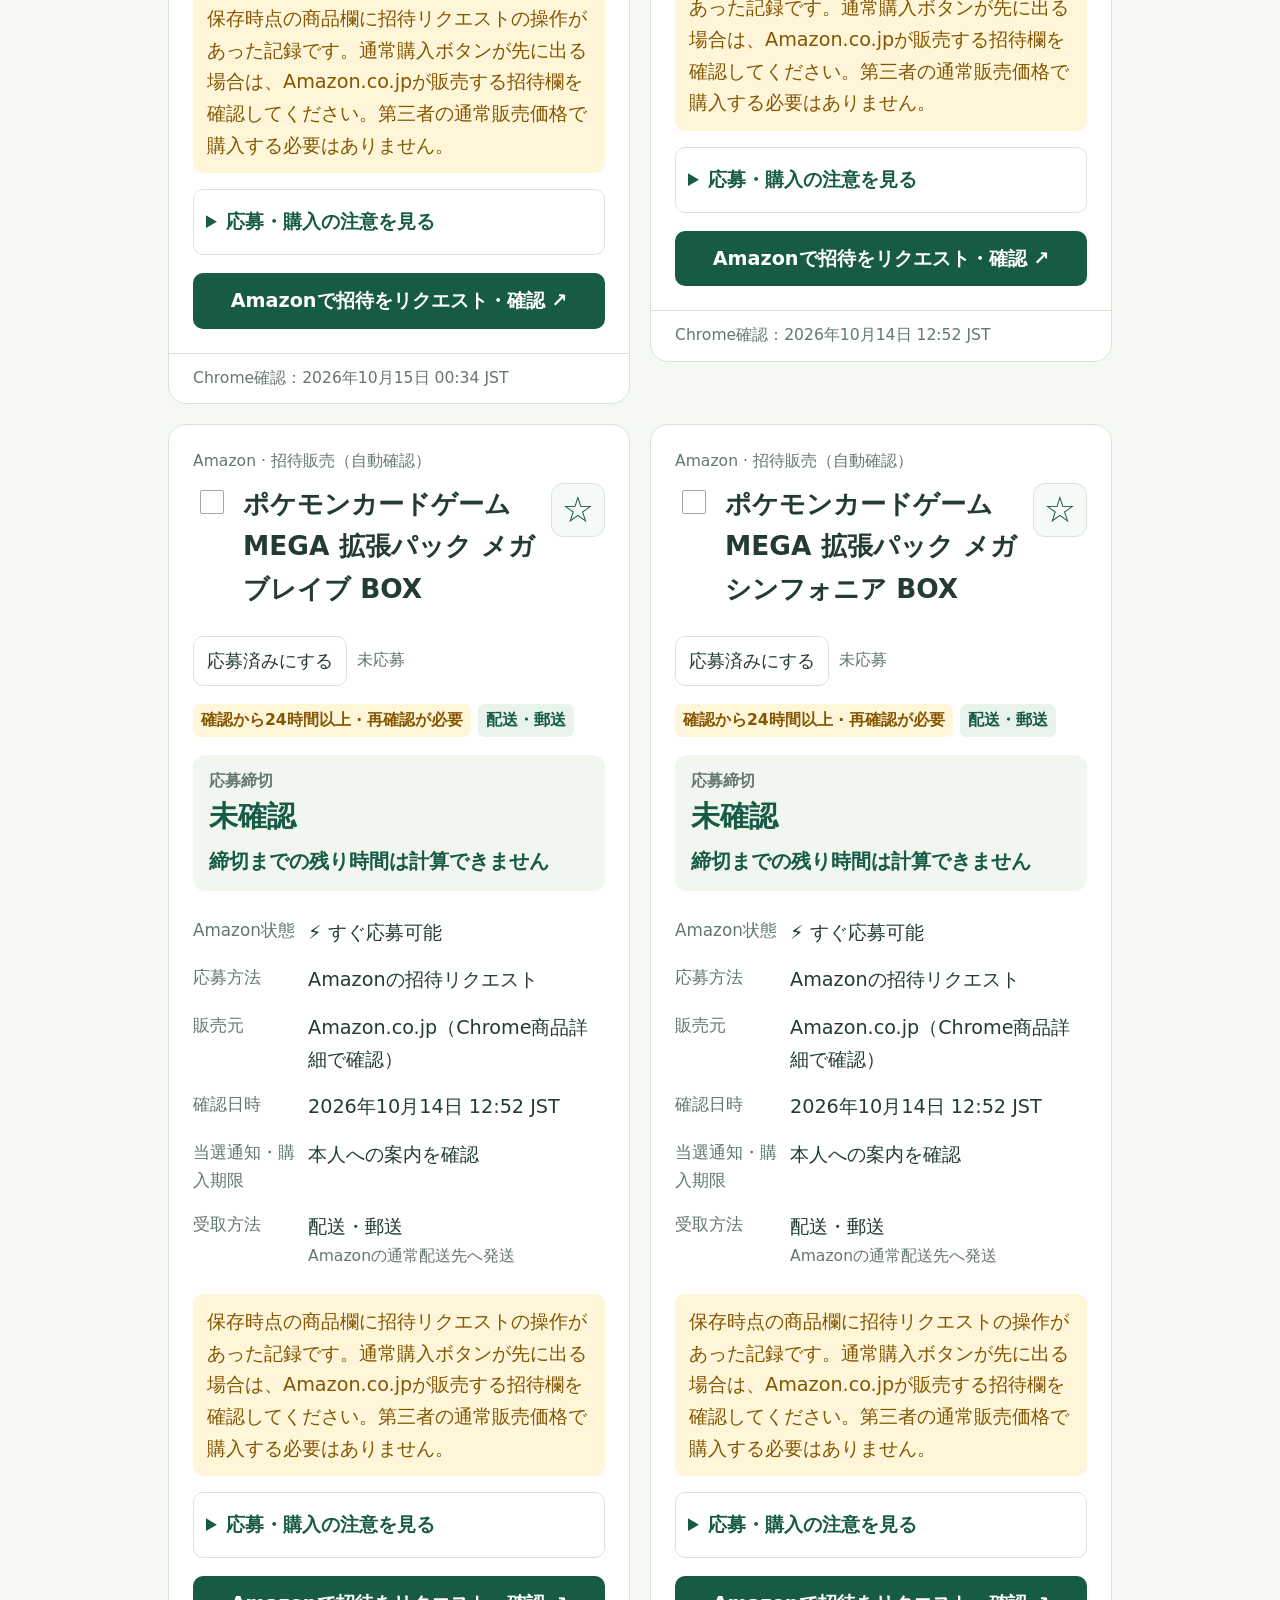
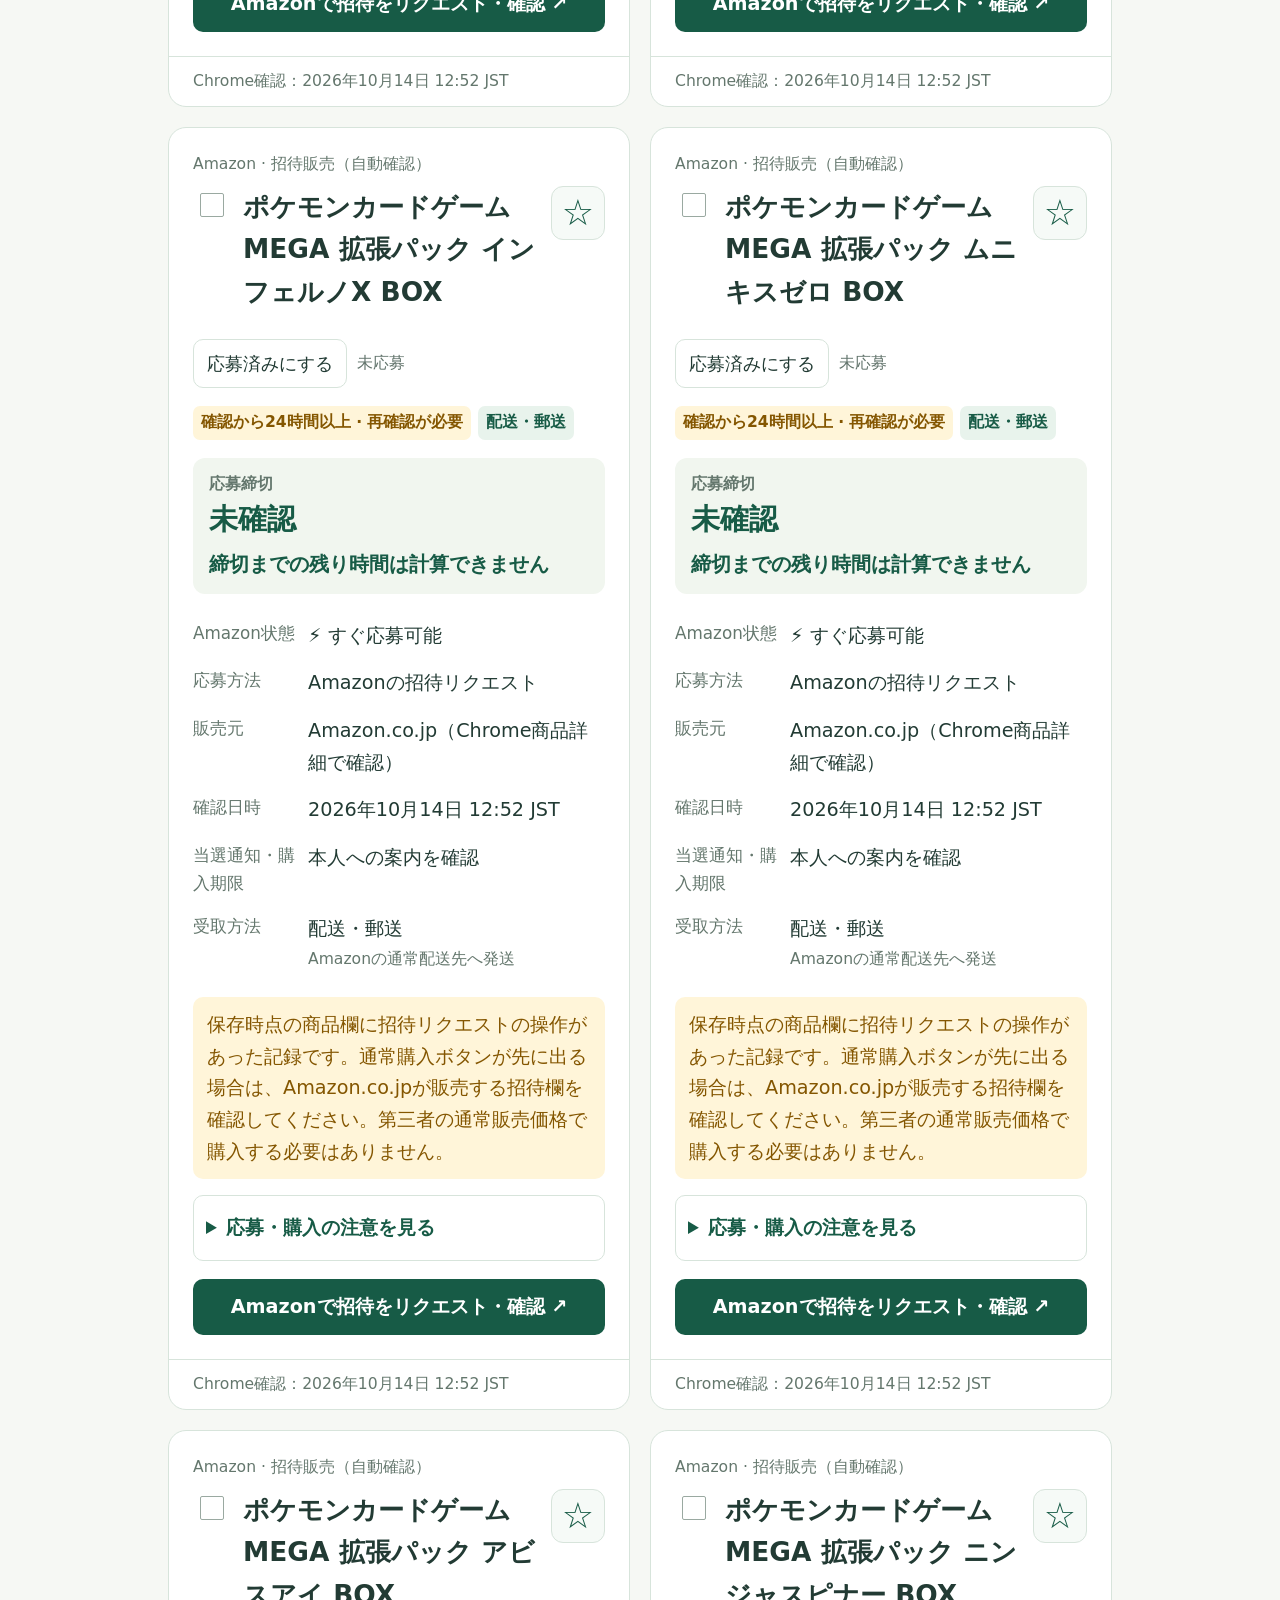
==== commit 8638e6cd: "Show new cases since this device's initial baseline without marking rechecks as new" ====
--- a/index.html
+++ b/index.html
@@ -1,13 +1,14 @@
 <!doctype html>
 <html lang="ja" data-text-size="large" data-hide-details="true"><head><meta charset="utf-8"><meta name="viewport" content="width=device-width,initial-scale=1"><meta name="theme-color" content="#173d36"><title>POKEMON RADAR — 抽選情報</title><link rel="manifest" href="manifest.webmanifest?v=3"><link rel="icon" type="image/png" href="icons/favicon-v3.png"><link rel="apple-touch-icon" sizes="180x180" href="icons/apple-touch-icon-v3.png"><meta name="apple-mobile-web-app-capable" content="yes"><meta name="apple-mobile-web-app-title" content="ポケモンRADAR"><meta name="apple-mobile-web-app-status-bar-style" content="default"><link rel="stylesheet" href="style.css?v=0125"></head>
 <body>
-<header><div class="brand"><img class="brand-icon" src="icons/icon-192-v3.png" width="44" height="44" alt=""><div><strong>POKEMON RADAR</strong><small>抽選情報 · モバイル閲覧版 0.1.29</small></div></div><button id="settings" aria-expanded="false" aria-controls="settings-panel">表示設定</button></header>
+<header><div class="brand"><img class="brand-icon" src="icons/icon-192-v3.png" width="44" height="44" alt=""><div><strong>POKEMON RADAR</strong><small>抽選情報 · モバイル閲覧版 0.1.30</small></div></div><button id="settings" aria-expanded="false" aria-controls="settings-panel">表示設定</button></header>
 <main>
 <section id="settings-panel" class="settings" hidden><h2>⚙ 表示設定</h2><div class="text-setting"><label for="text-size">文字の大きさ</label><select id="text-size"><option value="standard">標準</option><option value="large" selected>大きめ</option><option value="largest">さらに大きめ</option></select></div><p>文字サイズはこのブラウザに保存されます。</p><label class="hide-setting"><input id="hide-details" type="checkbox" checked>取得・分類の詳細を非表示</label><p>取得の根拠や補足説明を隠します。締切・応募条件・受取方法・重要な注意は表示されます。</p><details class="install-help"><summary>ホーム画面への追加方法</summary><button id="install-app" hidden>アプリをインストール</button><p id="install-message">iPhone：Safariの共有メニュー →「ホーム画面に追加」。Android：Chromeのメニュー →「ホーム画面に追加」または「アプリをインストール」。PC：Chrome・Edgeのアドレスバーのインストールボタン。</p></details></section>
 <section class="intro display-supplementary"><p class="eyebrow">LOTTERY WATCH</p><h1>応募する前に、<br>条件までひと目で。</h1><p>締切と受取方法を確認して、気になる抽選を探しましょう。</p></section>
 
 <section class="overview" aria-label="受付状況"><div><span>受付中</span><strong id="open-count">—</strong></div><div><span>24時間以内に締切</span><strong id="soon-count">—</strong></div><div><span>確認済み情報源</span><strong id="source-count">—</strong></div></section>
 <p id="data-notice" class="data-notice" role="status">検証済み情報を読み込んでいます…</p>
+<section class="personal-panel" aria-label="新しく追加された案件"><strong>前回確認後の新規：<span id="new-count">0</span>件</strong><p id="new-help"></p><label><input id="new-only" type="checkbox">新規だけ表示</label> <button id="ack-new" type="button">新規マークを確認済みにする</button><p class="muted">取得失敗や監視未稼働でも新規0件になる場合があります。募集がないことを意味しません。端末ごとの記録です。</p></section>
 <section id="amazon-import-panel" class="personal-panel" hidden><h2>PCで確認したAmazon案件</h2><p id="amazon-import-title"></p><p>商品欄の招待リクエストを確認した記録を、あなたのPC・スマホで共有します。応募は行いません。</p><button id="amazon-import-save" class="card-link" type="button">この確認結果を保存する</button><p id="amazon-import-status" role="status"></p></section>
 <p id="amazon-share-status" class="muted" role="status"></p>
 <section id="personal-panel" class="personal-panel" hidden><strong>マイ案件</strong><p id="sync-status" role="status">記録を読み込んでいます…</p><a id="sync-link" class="card-link" href="https://pokemon-radar-personal.precious-masa1997.chatgpt.site/radar/index.html">PC・スマホで同期する画面を開く ↗</a><p id="sync-help" class="muted">この画面の記録はこのブラウザ内に保存されます。端末間で共有する場合は上の個人用画面をお使いください。</p><button id="retry-sync" type="button" hidden>同期を再試行</button></section><details id="favorites-panel" class="favorites-panel"><summary>☆ お気に入り一覧（<span id="favorite-count">0</span>件）</summary><p class="muted">検索条件に関係なく、保存した案件を表示します。</p><section id="favorite-cases" aria-label="お気に入り案件一覧"></section></details><details class="search-panel"><summary>🔎 検索条件を変更する（タップで開閉）</summary><section class="filters" aria-label="絞り込み"><fieldset class="phase-filter"><legend>受付状態</legend><div class="phase-options"><label><input type="checkbox" name="phase" value="open" checked>受付中</label><label><input type="checkbox" name="phase" value="soon" checked>24時間以内に締切</label><label><input type="checkbox" name="phase" value="unknown" checked>期間未確認</label><label><input type="checkbox" name="phase" value="before" checked>応募開始前</label></div><button id="reset-phase" type="button">標準表示に戻す</button><p class="filter-note">締切済み案件は通常一覧から除外します。</p></fieldset><fieldset class="receiving-filter"><legend>受取方法（未選択＝すべて）</legend><div class="receiving-options"><label><input type="checkbox" name="receiving" value="delivery">配送・郵送</label><label><input type="checkbox" name="receiving" value="store">店頭受取</label><label><input type="checkbox" name="receiving" value="unknown">未確認</label></div><button id="clear-receiving" type="button">選択を解除</button></fieldset><div class="search"><label for="store">受取店舗名</label><input id="store" type="search" placeholder="例：安城、プレイズ"></div><fieldset class="personal-filter"><legend>マイ案件で絞り込む</legend><label><input id="unapplied-only" type="checkbox">未応募だけ</label><label><input id="amazon-only" type="checkbox">Amazon招待だけ</label></fieldset></section></details>
@@ -23,5 +24,5 @@
 <div class="list-heading"><h2>抽選案件</h2><span id="count">—</span></div><p id="filter-description" class="muted"></p>
 <section id="cases" aria-label="抽選案件一覧"></section>
 <footer>公式情報を整理した閲覧版です。応募は販売元の公式アプリ等で行ってください。<br>応募済みは利用者が記録する機能です。ボタンを押しても応募手続きは行われません。</footer>
-</main><script type="module" src="app.mjs?v=0131"></script><script type="module" src="install.mjs?v=0113"></script></body></html>
+</main><script type="module" src="app.mjs?v=0132"></script><script type="module" src="install.mjs?v=0113"></script></body></html>
 
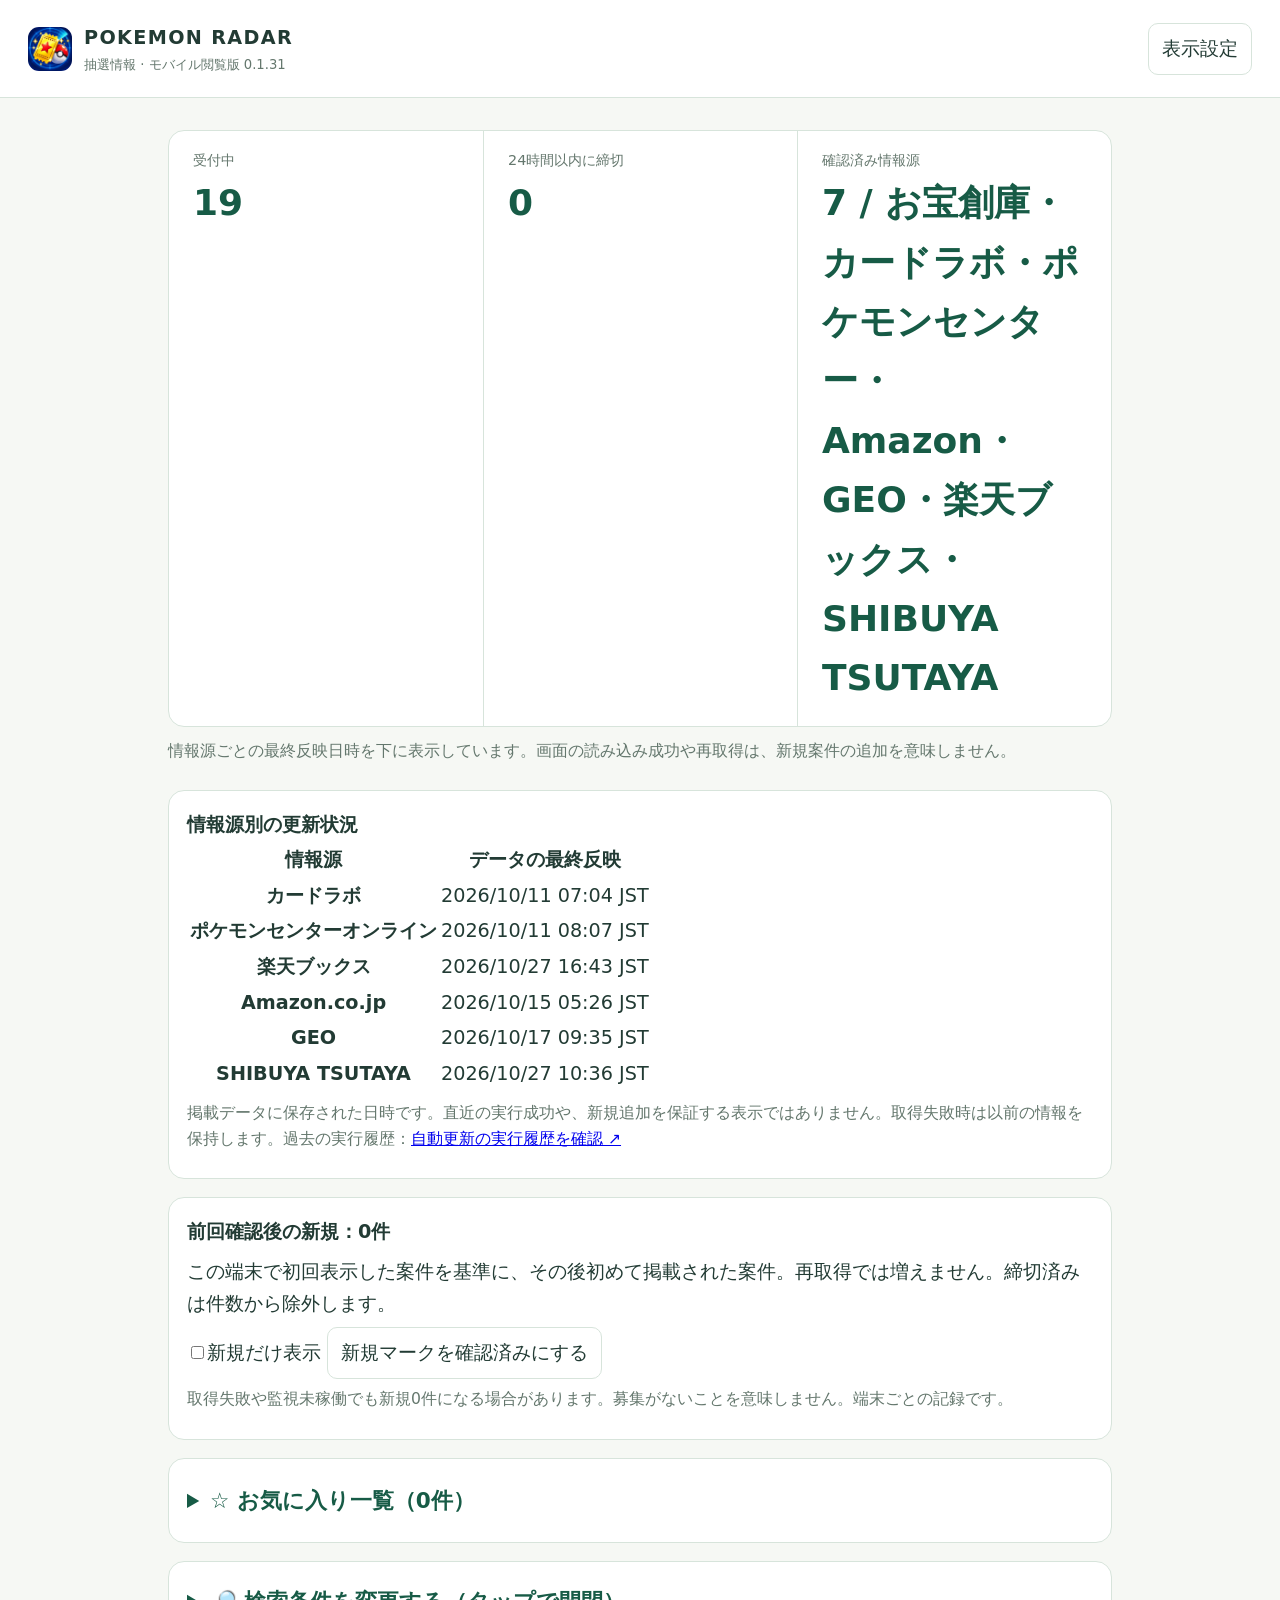
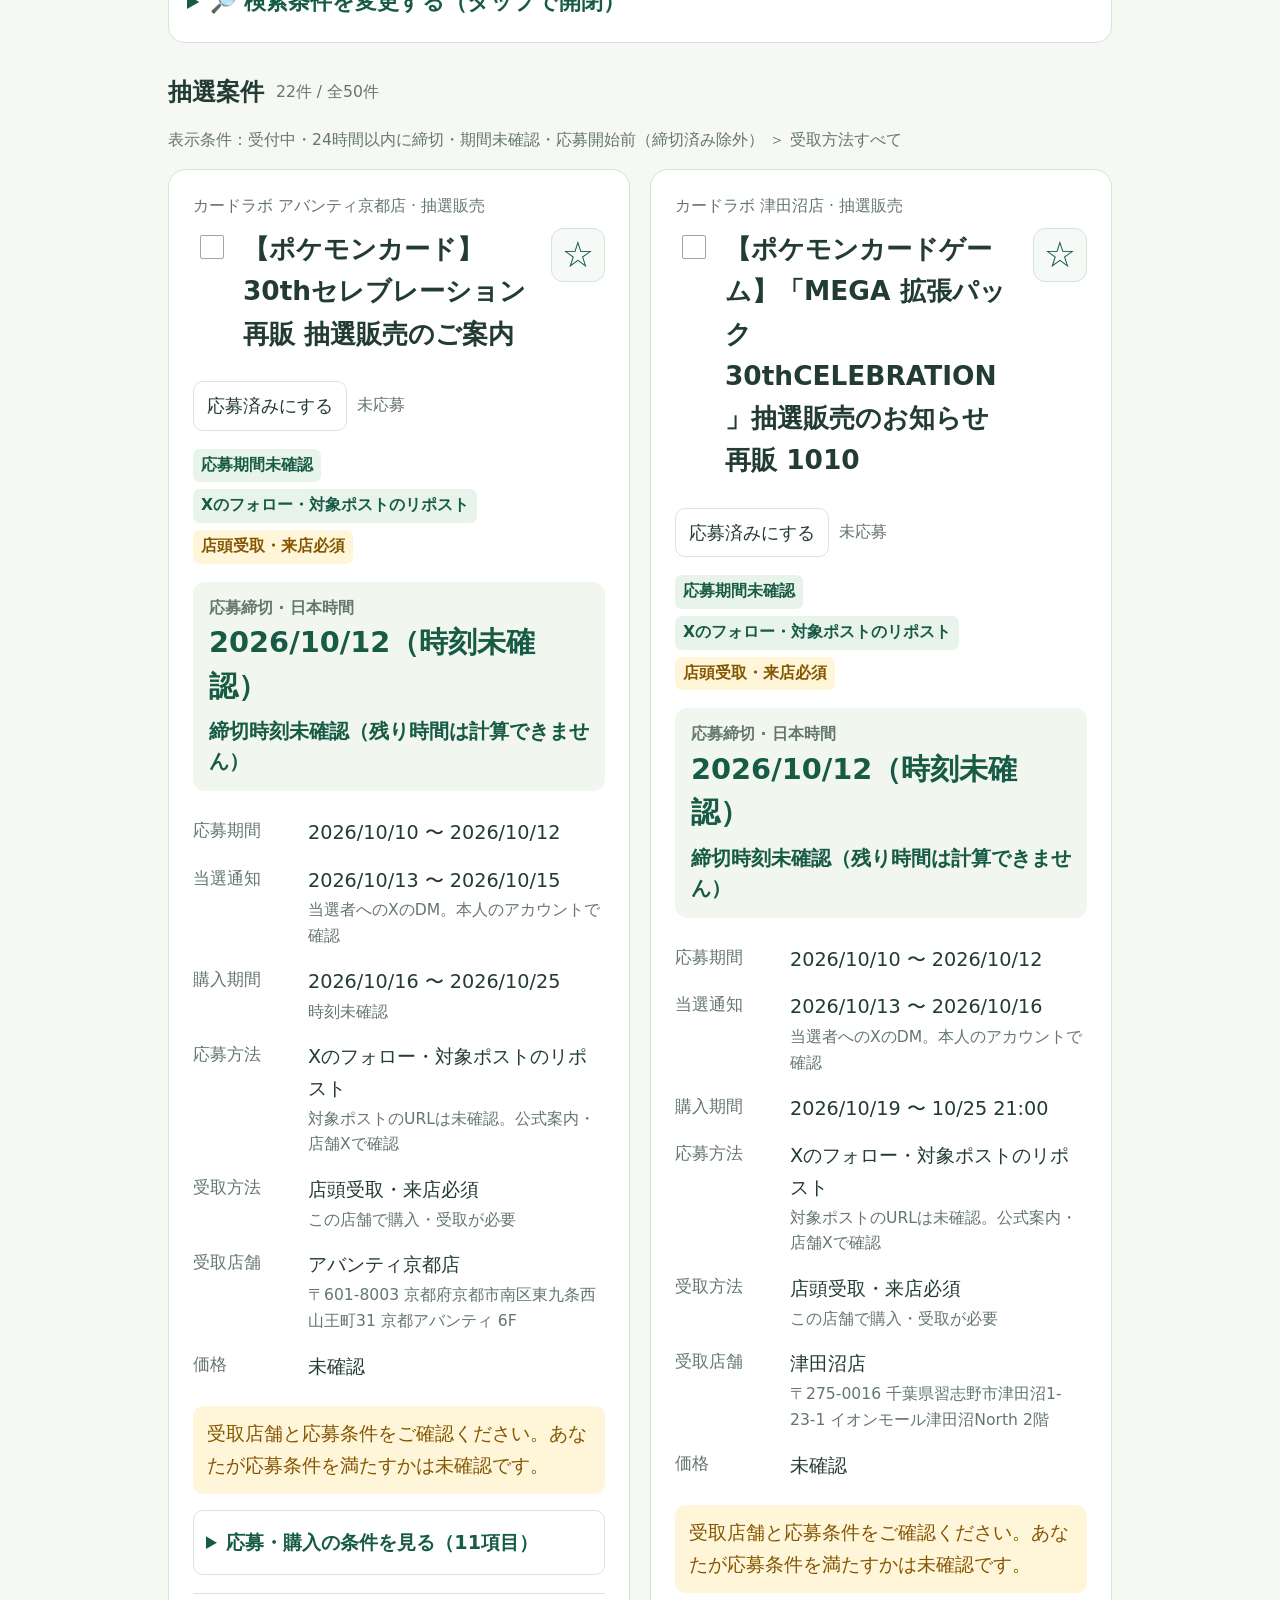
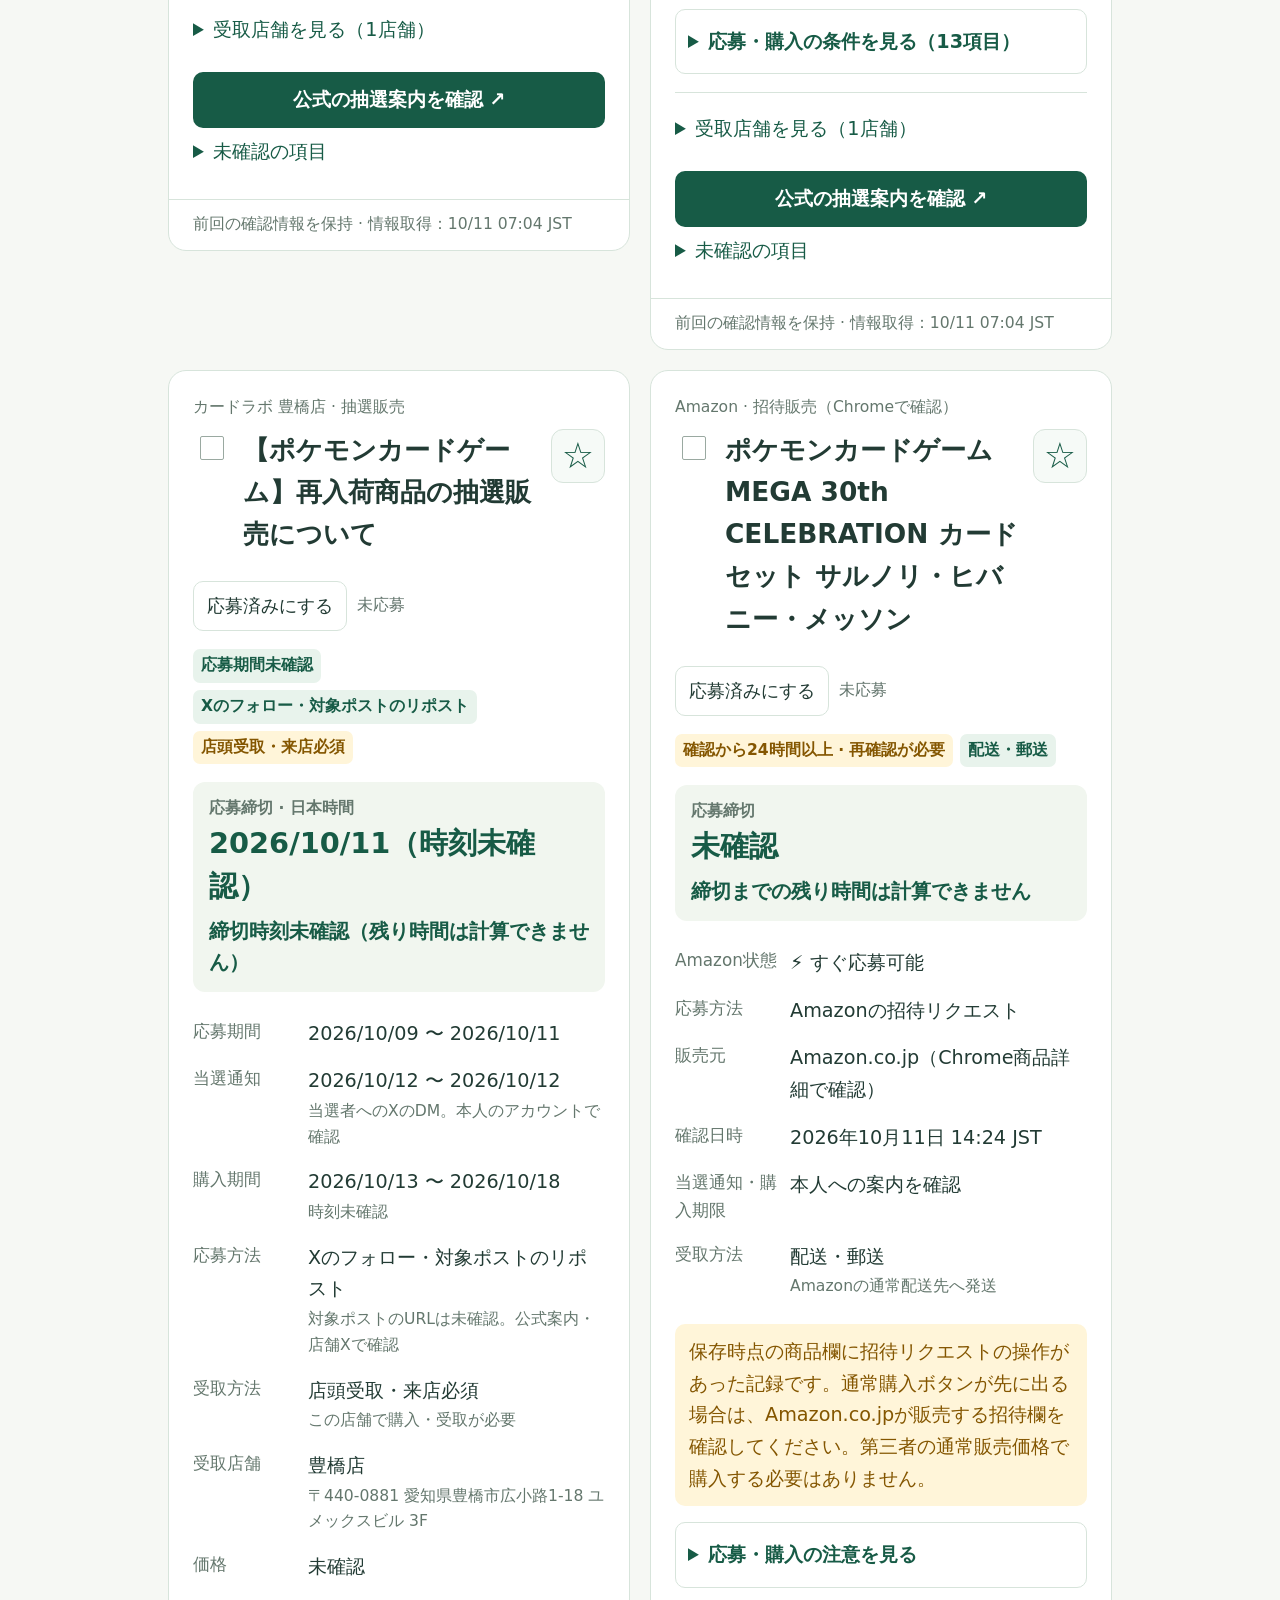
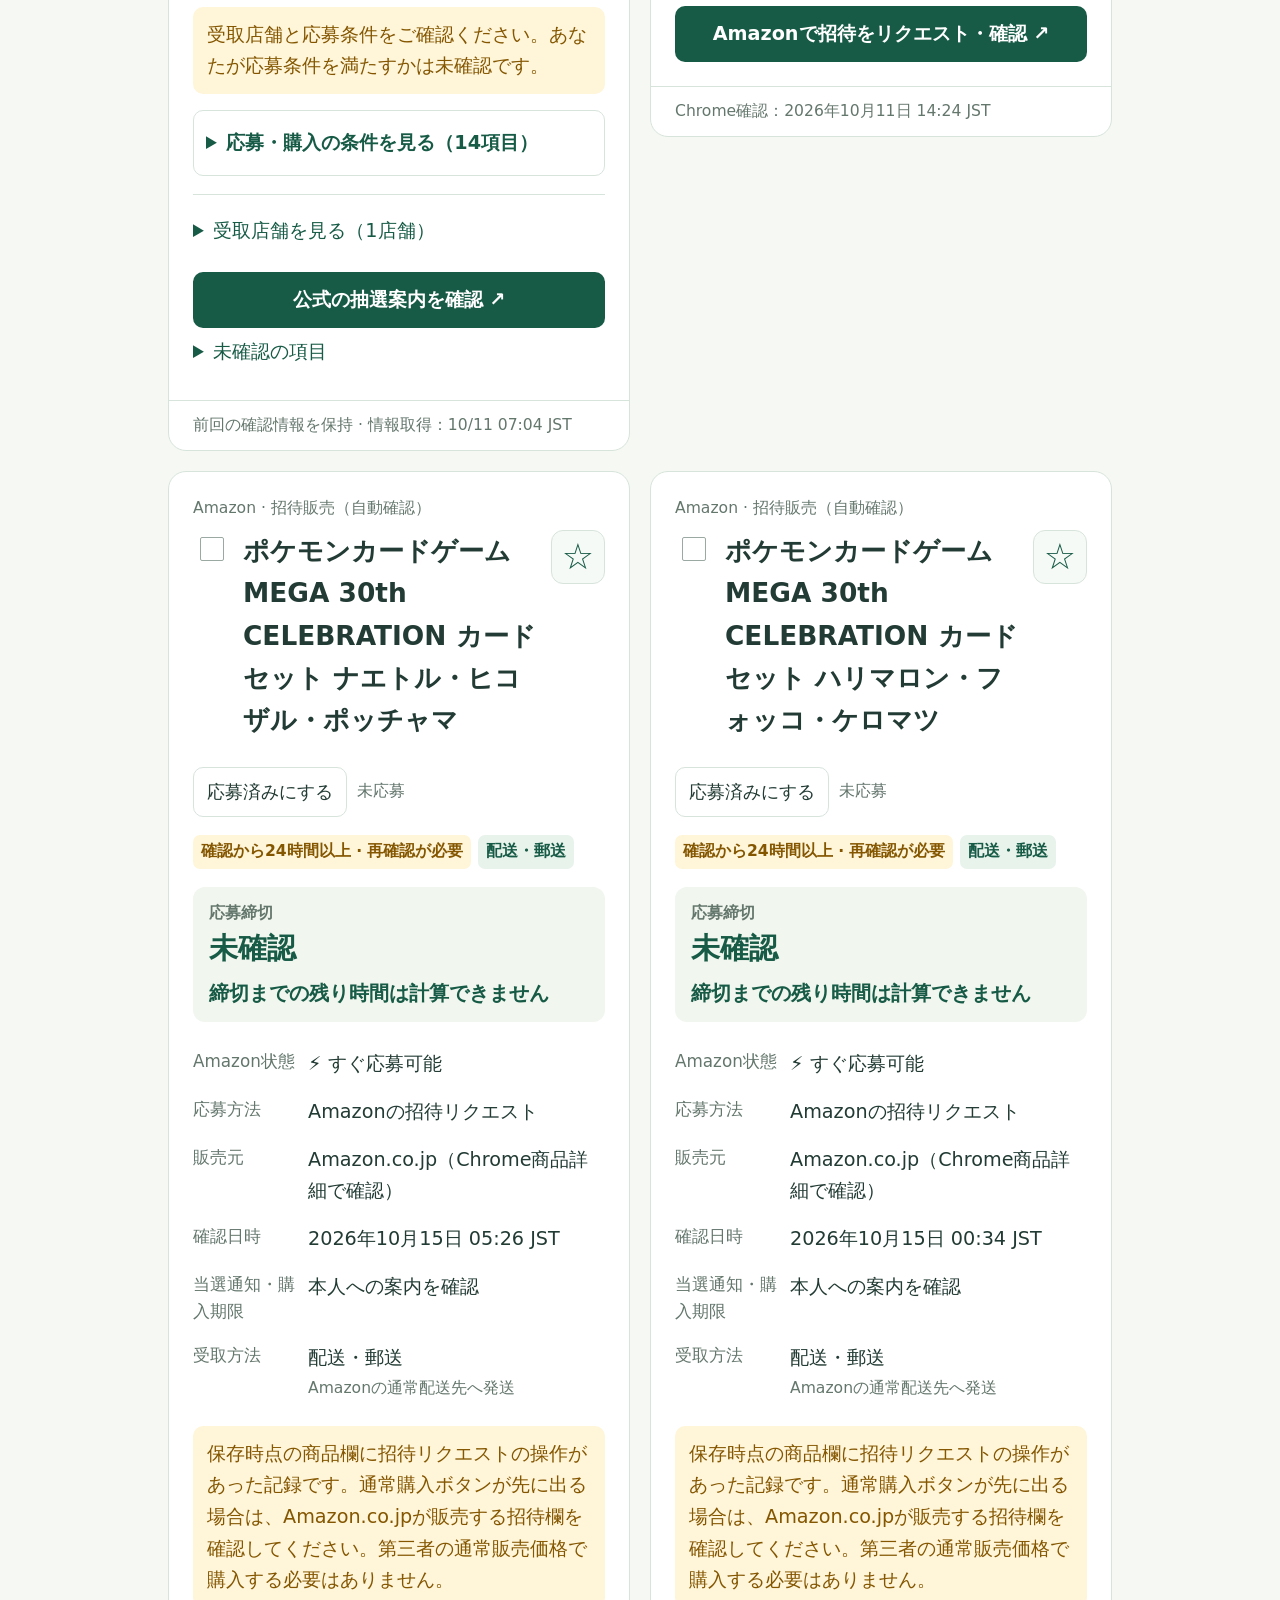
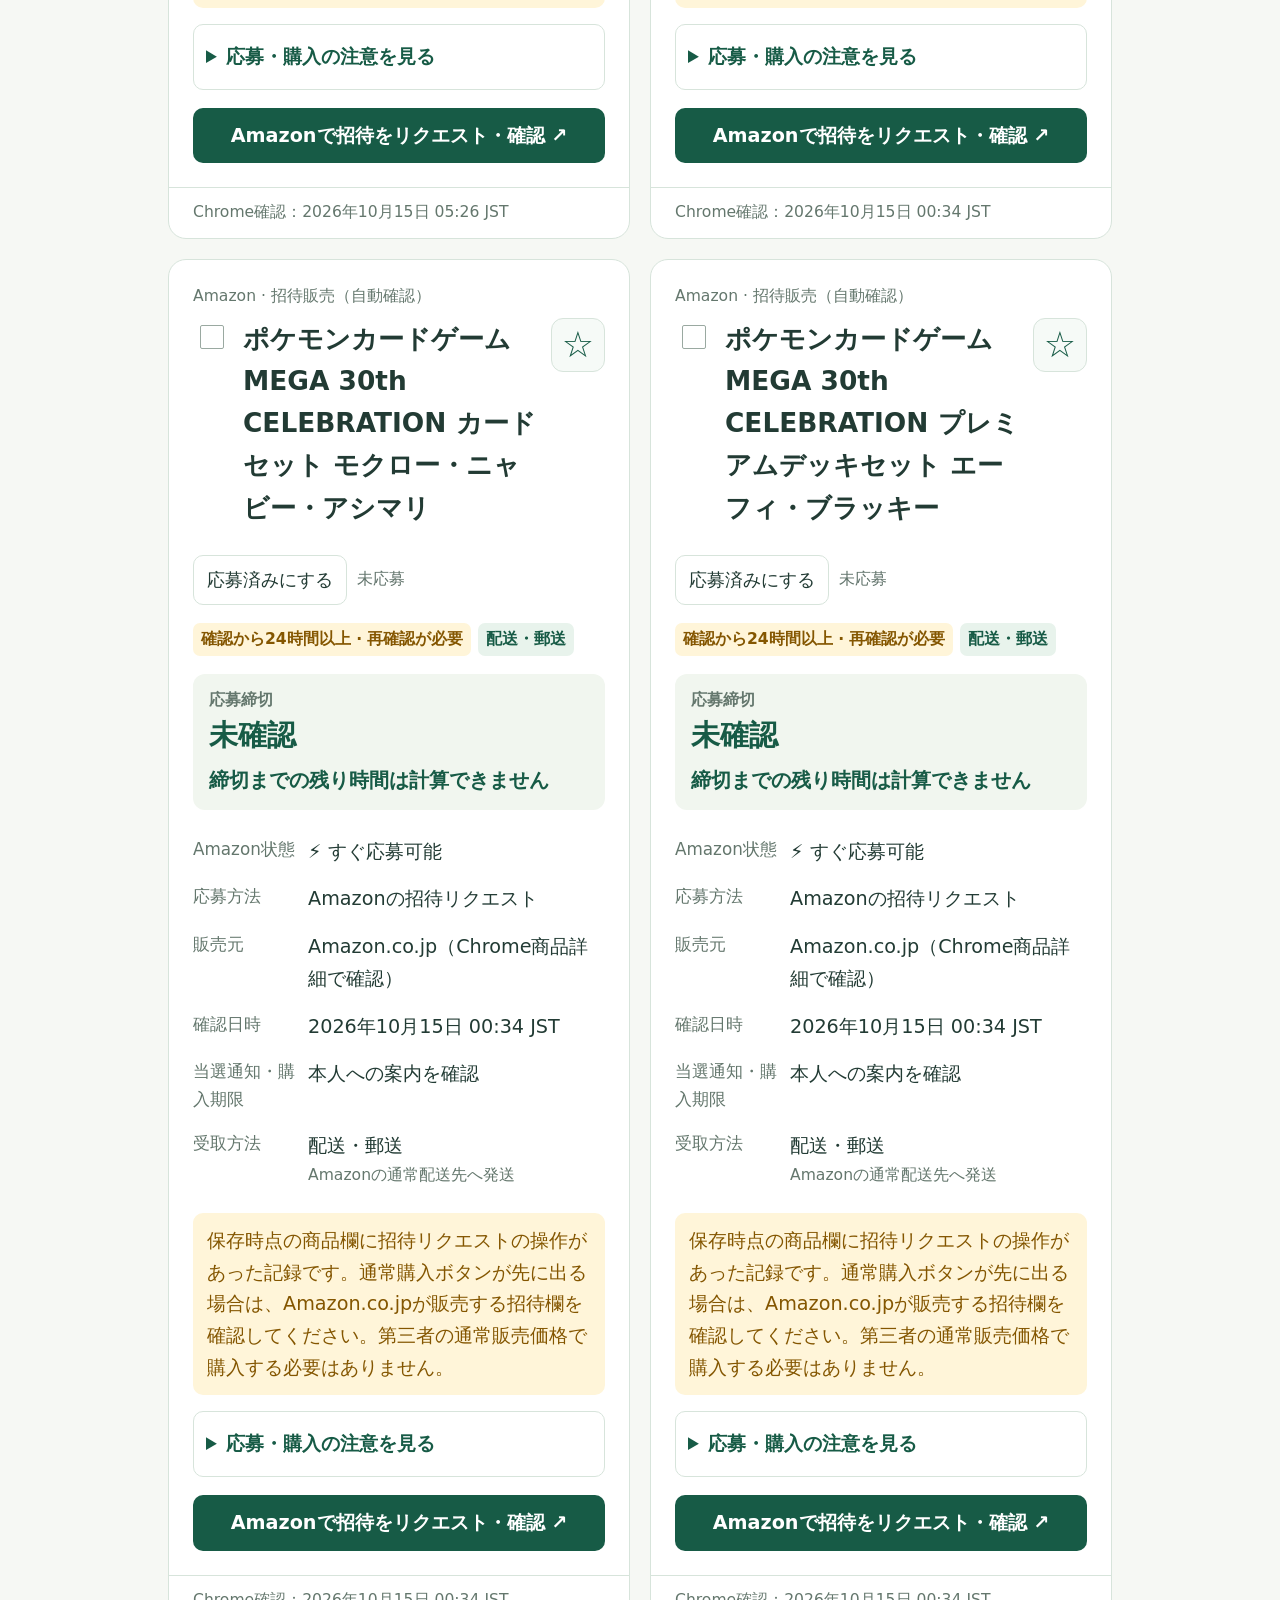
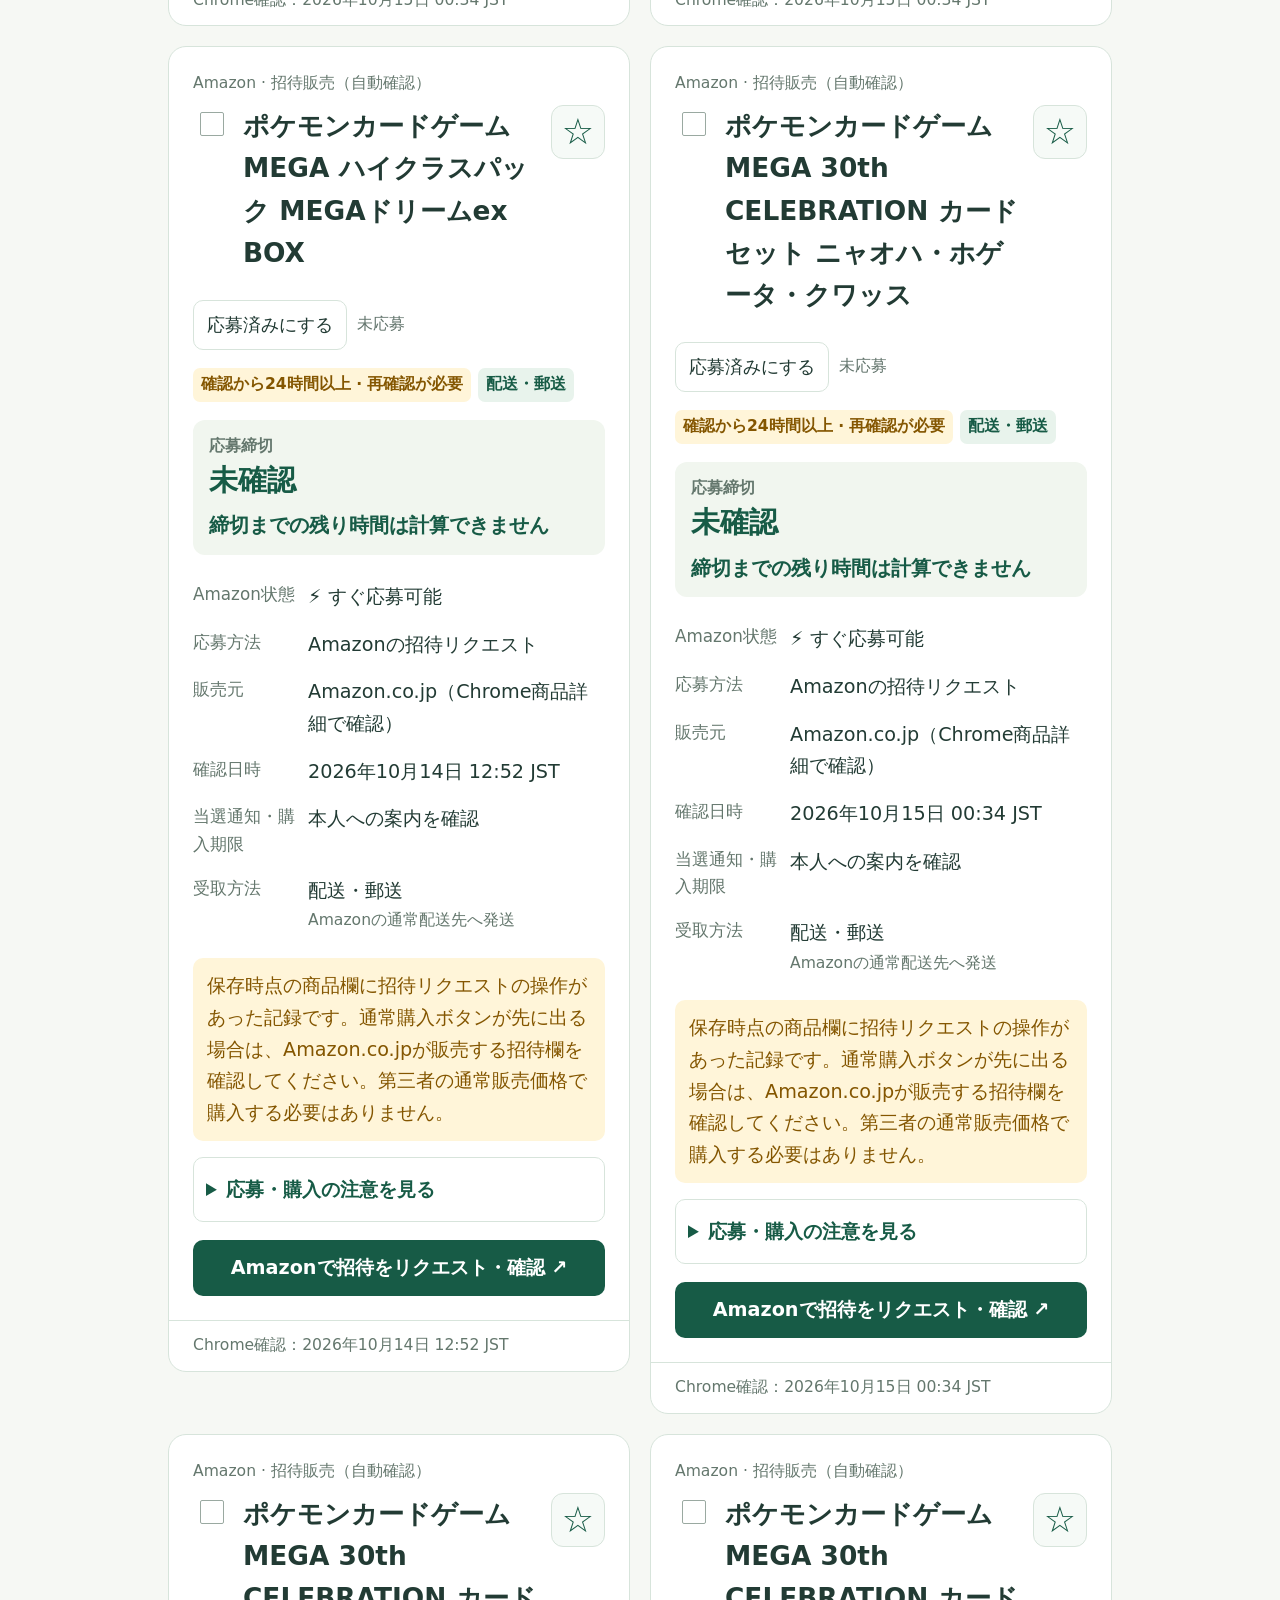
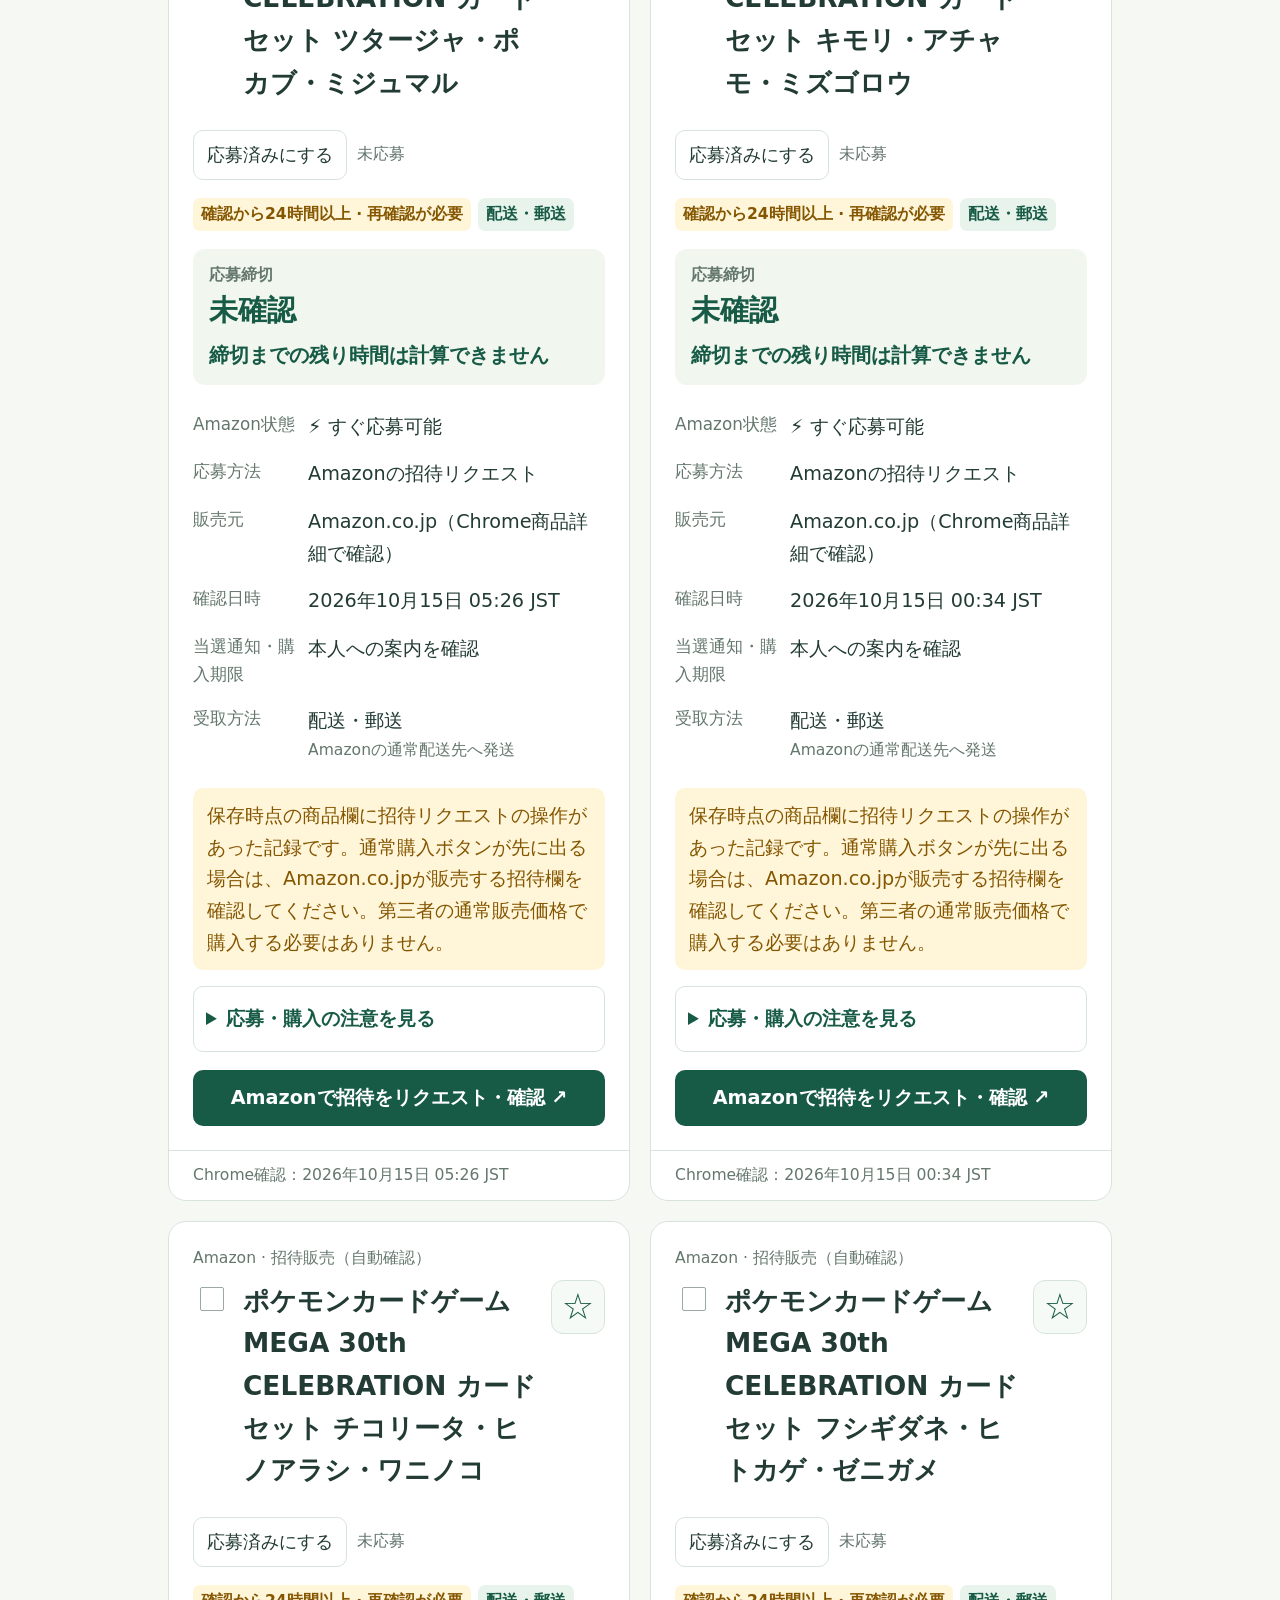
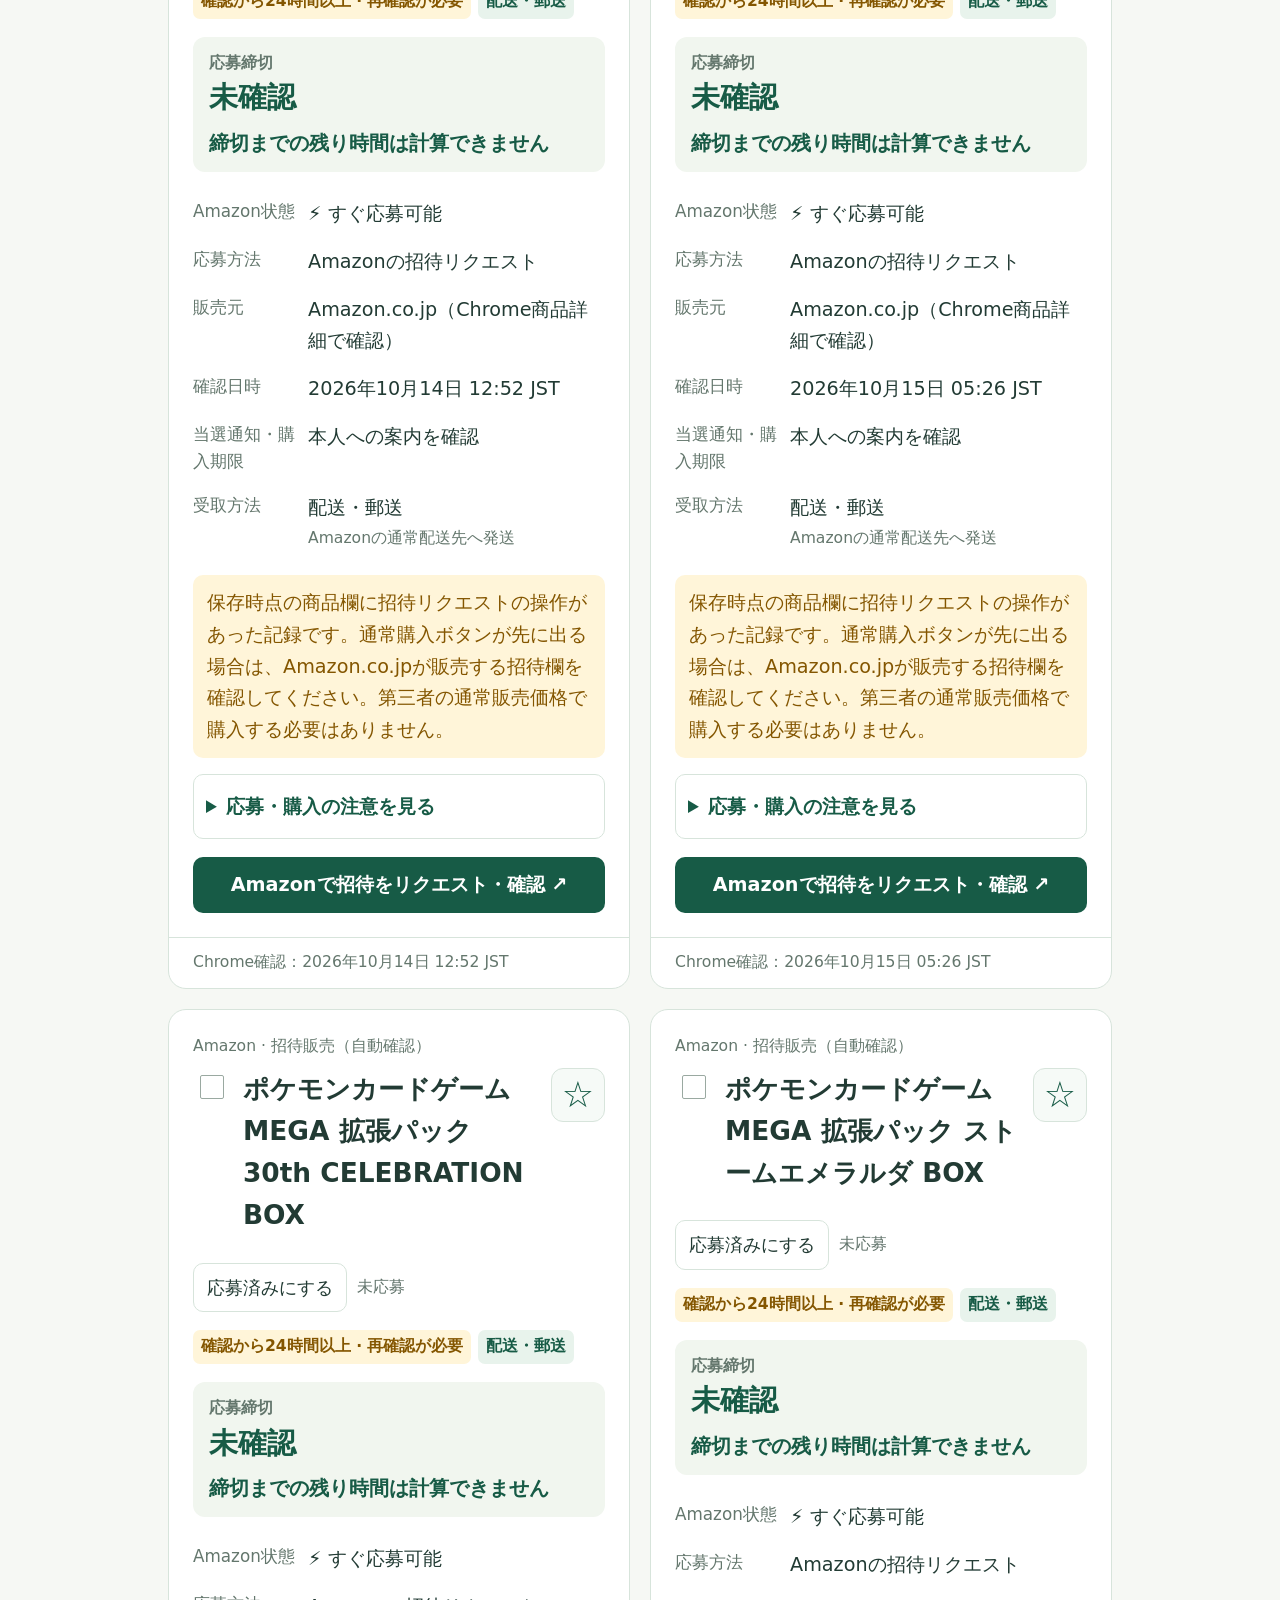
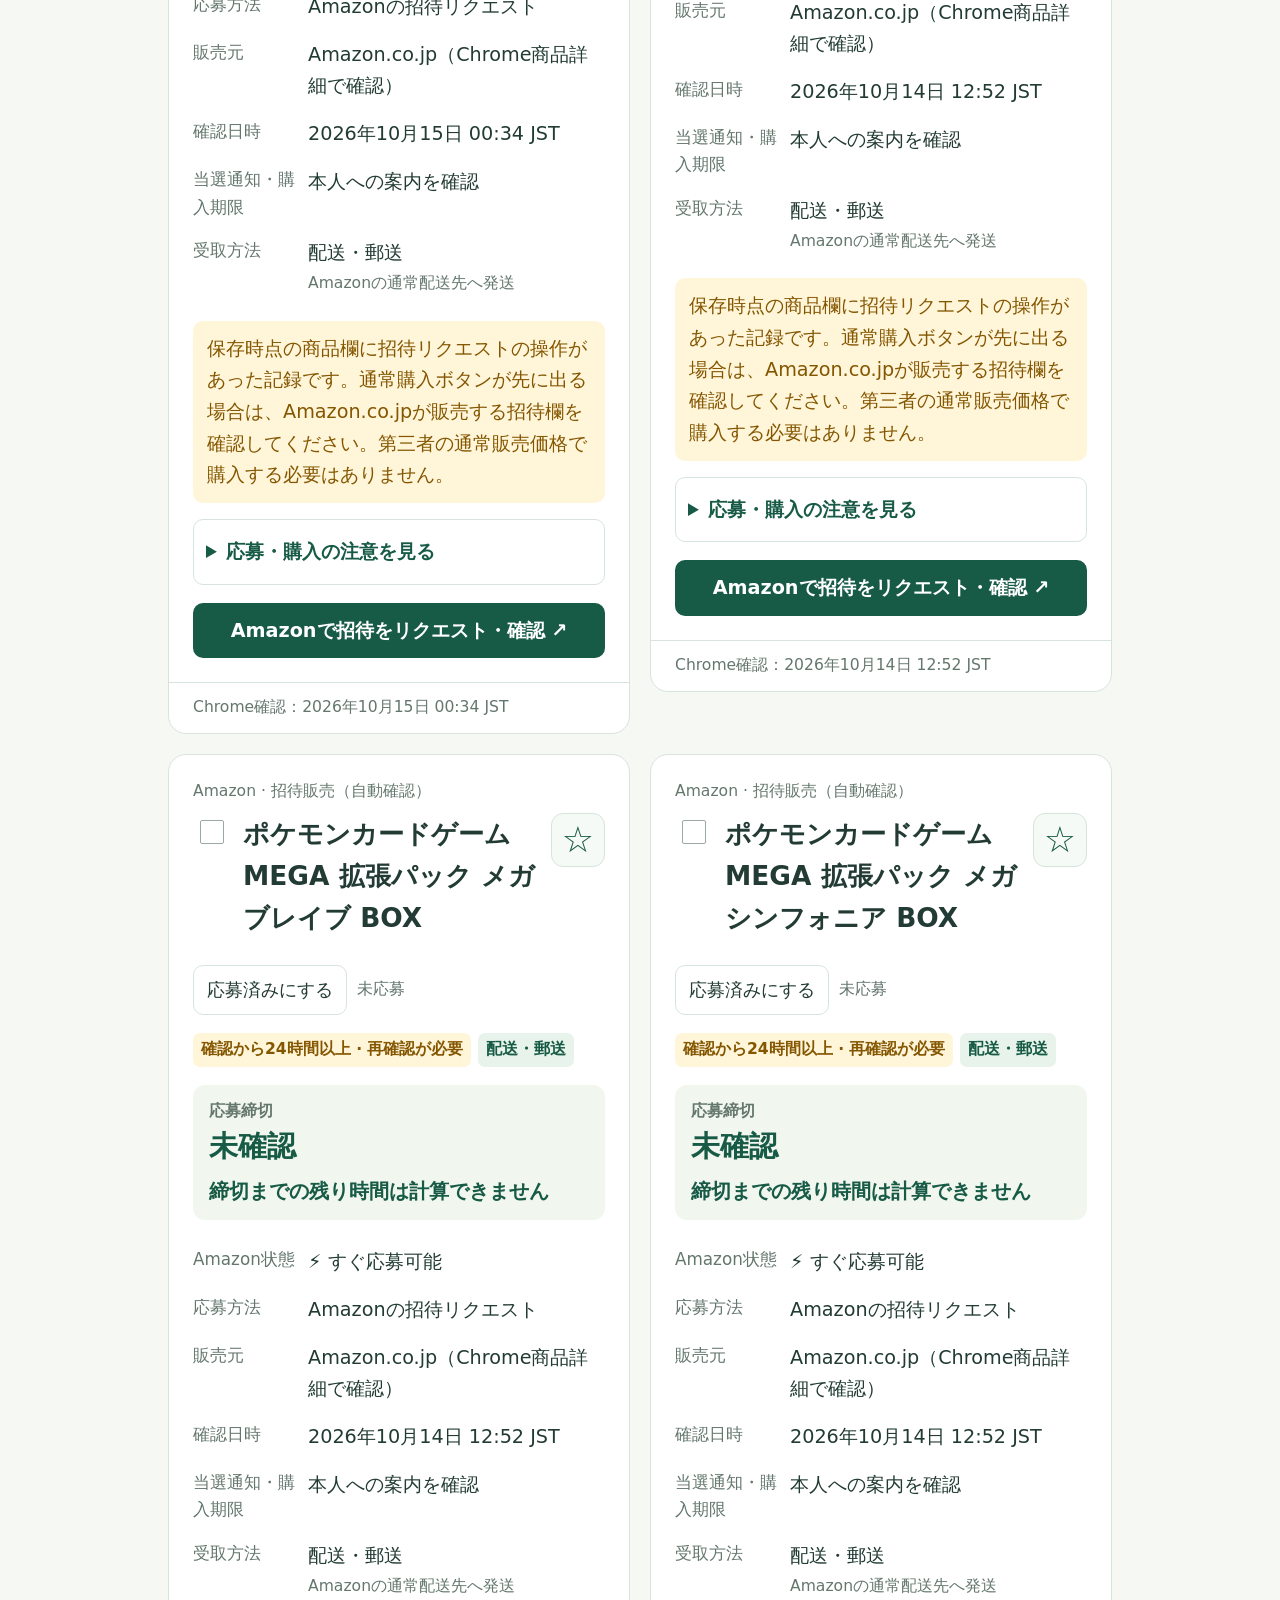
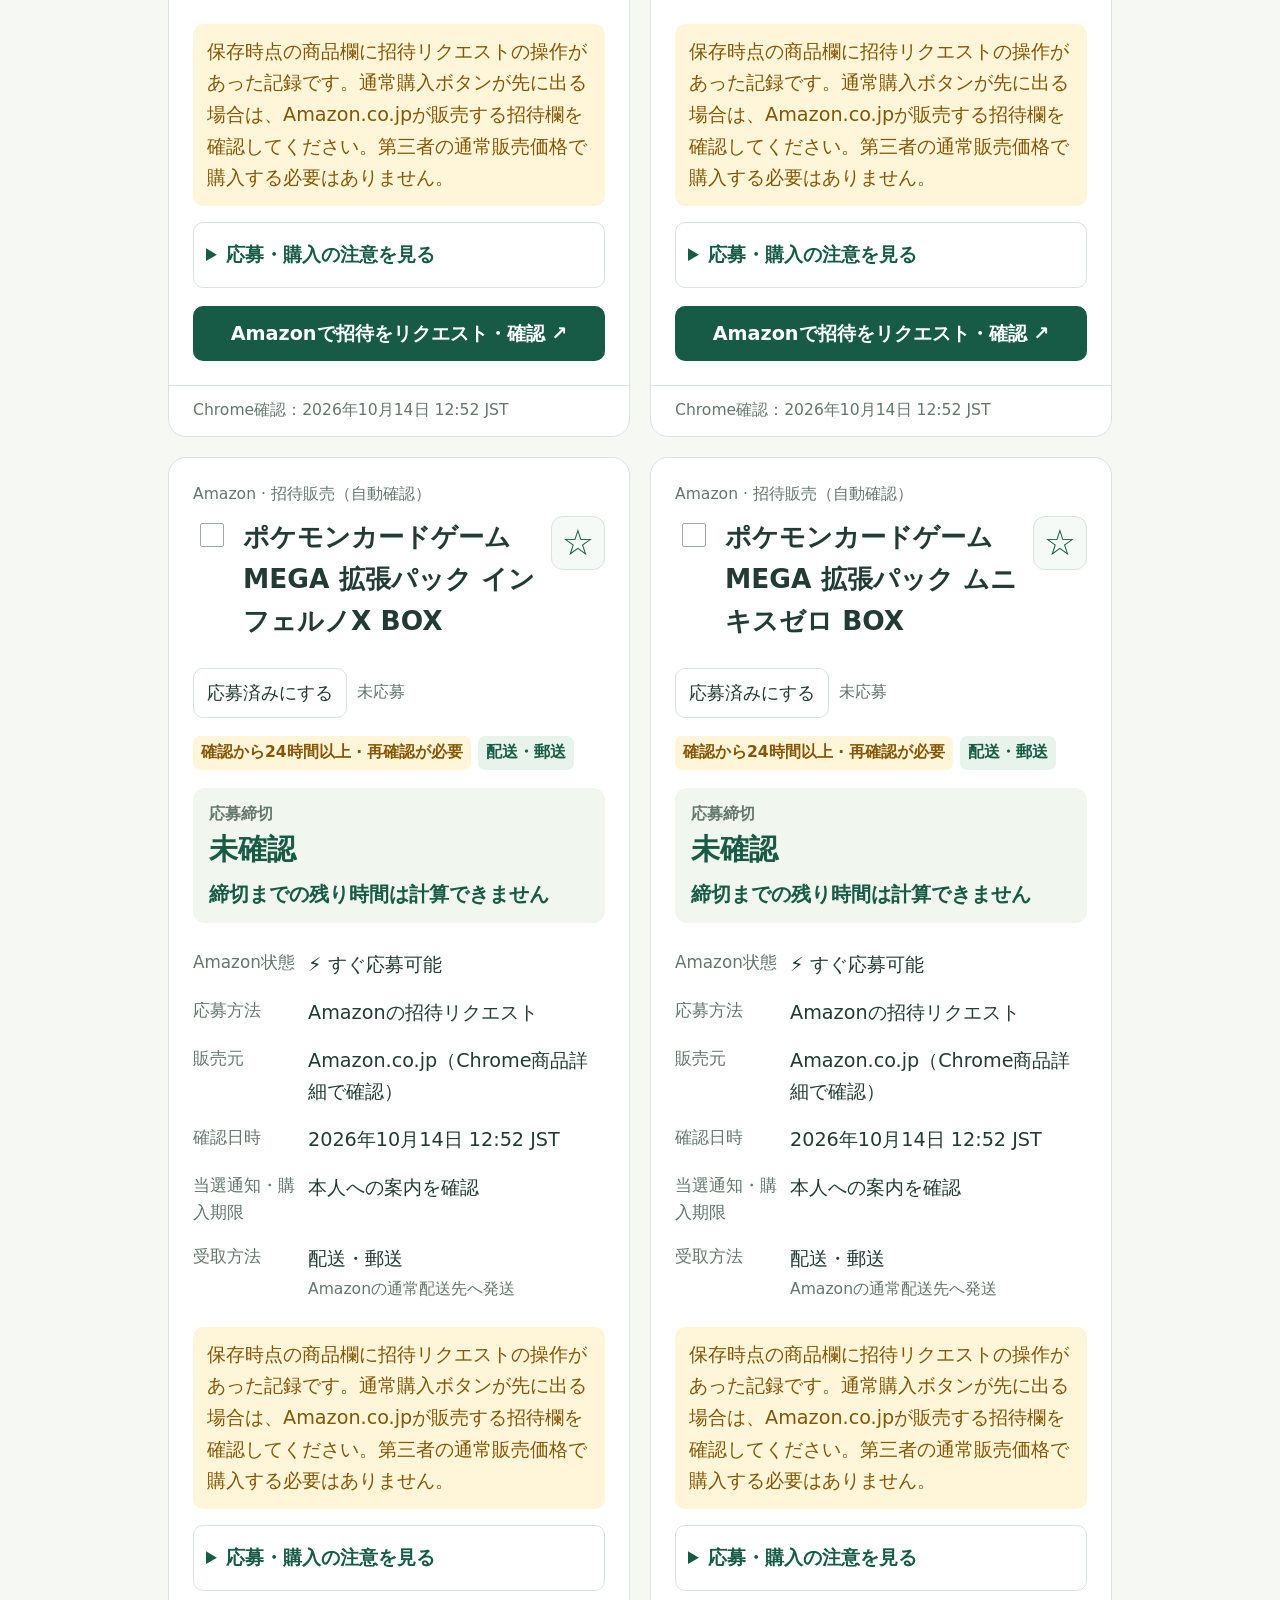
==== commit 4595159b: "Replace stale overall update notice with per-source publication dates" ====
--- a/index.html
+++ b/index.html
@@ -1,14 +1,14 @@
 <!doctype html>
 <html lang="ja" data-text-size="large" data-hide-details="true"><head><meta charset="utf-8"><meta name="viewport" content="width=device-width,initial-scale=1"><meta name="theme-color" content="#173d36"><title>POKEMON RADAR — 抽選情報</title><link rel="manifest" href="manifest.webmanifest?v=3"><link rel="icon" type="image/png" href="icons/favicon-v3.png"><link rel="apple-touch-icon" sizes="180x180" href="icons/apple-touch-icon-v3.png"><meta name="apple-mobile-web-app-capable" content="yes"><meta name="apple-mobile-web-app-title" content="ポケモンRADAR"><meta name="apple-mobile-web-app-status-bar-style" content="default"><link rel="stylesheet" href="style.css?v=0125"></head>
 <body>
-<header><div class="brand"><img class="brand-icon" src="icons/icon-192-v3.png" width="44" height="44" alt=""><div><strong>POKEMON RADAR</strong><small>抽選情報 · モバイル閲覧版 0.1.30</small></div></div><button id="settings" aria-expanded="false" aria-controls="settings-panel">表示設定</button></header>
+<header><div class="brand"><img class="brand-icon" src="icons/icon-192-v3.png" width="44" height="44" alt=""><div><strong>POKEMON RADAR</strong><small>抽選情報 · モバイル閲覧版 0.1.31</small></div></div><button id="settings" aria-expanded="false" aria-controls="settings-panel">表示設定</button></header>
 <main>
 <section id="settings-panel" class="settings" hidden><h2>⚙ 表示設定</h2><div class="text-setting"><label for="text-size">文字の大きさ</label><select id="text-size"><option value="standard">標準</option><option value="large" selected>大きめ</option><option value="largest">さらに大きめ</option></select></div><p>文字サイズはこのブラウザに保存されます。</p><label class="hide-setting"><input id="hide-details" type="checkbox" checked>取得・分類の詳細を非表示</label><p>取得の根拠や補足説明を隠します。締切・応募条件・受取方法・重要な注意は表示されます。</p><details class="install-help"><summary>ホーム画面への追加方法</summary><button id="install-app" hidden>アプリをインストール</button><p id="install-message">iPhone：Safariの共有メニュー →「ホーム画面に追加」。Android：Chromeのメニュー →「ホーム画面に追加」または「アプリをインストール」。PC：Chrome・Edgeのアドレスバーのインストールボタン。</p></details></section>
 <section class="intro display-supplementary"><p class="eyebrow">LOTTERY WATCH</p><h1>応募する前に、<br>条件までひと目で。</h1><p>締切と受取方法を確認して、気になる抽選を探しましょう。</p></section>
 
 <section class="overview" aria-label="受付状況"><div><span>受付中</span><strong id="open-count">—</strong></div><div><span>24時間以内に締切</span><strong id="soon-count">—</strong></div><div><span>確認済み情報源</span><strong id="source-count">—</strong></div></section>
 <p id="data-notice" class="data-notice" role="status">検証済み情報を読み込んでいます…</p>
-<section class="personal-panel" aria-label="新しく追加された案件"><strong>前回確認後の新規：<span id="new-count">0</span>件</strong><p id="new-help"></p><label><input id="new-only" type="checkbox">新規だけ表示</label> <button id="ack-new" type="button">新規マークを確認済みにする</button><p class="muted">取得失敗や監視未稼働でも新規0件になる場合があります。募集がないことを意味しません。端末ごとの記録です。</p></section>
+<section class="personal-panel" aria-label="更新状況"><strong>情報源別の更新状況</strong><div id="source-updates"></div><p class="muted">掲載データに保存された日時です。直近の実行成功や、新規追加を保証する表示ではありません。取得失敗時は以前の情報を保持します。過去の実行履歴：<a href="https://github.com/yasuyasu55/pokemon-radar-mobile/actions" target="_blank" rel="noopener noreferrer">自動更新の実行履歴を確認 ↗</a></p></section><section class="personal-panel" aria-label="新しく追加された案件"><strong>前回確認後の新規：<span id="new-count">0</span>件</strong><p id="new-help"></p><label><input id="new-only" type="checkbox">新規だけ表示</label> <button id="ack-new" type="button">新規マークを確認済みにする</button><p class="muted">取得失敗や監視未稼働でも新規0件になる場合があります。募集がないことを意味しません。端末ごとの記録です。</p></section>
 <section id="amazon-import-panel" class="personal-panel" hidden><h2>PCで確認したAmazon案件</h2><p id="amazon-import-title"></p><p>商品欄の招待リクエストを確認した記録を、あなたのPC・スマホで共有します。応募は行いません。</p><button id="amazon-import-save" class="card-link" type="button">この確認結果を保存する</button><p id="amazon-import-status" role="status"></p></section>
 <p id="amazon-share-status" class="muted" role="status"></p>
 <section id="personal-panel" class="personal-panel" hidden><strong>マイ案件</strong><p id="sync-status" role="status">記録を読み込んでいます…</p><a id="sync-link" class="card-link" href="https://pokemon-radar-personal.precious-masa1997.chatgpt.site/radar/index.html">PC・スマホで同期する画面を開く ↗</a><p id="sync-help" class="muted">この画面の記録はこのブラウザ内に保存されます。端末間で共有する場合は上の個人用画面をお使いください。</p><button id="retry-sync" type="button" hidden>同期を再試行</button></section><details id="favorites-panel" class="favorites-panel"><summary>☆ お気に入り一覧（<span id="favorite-count">0</span>件）</summary><p class="muted">検索条件に関係なく、保存した案件を表示します。</p><section id="favorite-cases" aria-label="お気に入り案件一覧"></section></details><details class="search-panel"><summary>🔎 検索条件を変更する（タップで開閉）</summary><section class="filters" aria-label="絞り込み"><fieldset class="phase-filter"><legend>受付状態</legend><div class="phase-options"><label><input type="checkbox" name="phase" value="open" checked>受付中</label><label><input type="checkbox" name="phase" value="soon" checked>24時間以内に締切</label><label><input type="checkbox" name="phase" value="unknown" checked>期間未確認</label><label><input type="checkbox" name="phase" value="before" checked>応募開始前</label></div><button id="reset-phase" type="button">標準表示に戻す</button><p class="filter-note">締切済み案件は通常一覧から除外します。</p></fieldset><fieldset class="receiving-filter"><legend>受取方法（未選択＝すべて）</legend><div class="receiving-options"><label><input type="checkbox" name="receiving" value="delivery">配送・郵送</label><label><input type="checkbox" name="receiving" value="store">店頭受取</label><label><input type="checkbox" name="receiving" value="unknown">未確認</label></div><button id="clear-receiving" type="button">選択を解除</button></fieldset><div class="search"><label for="store">受取店舗名</label><input id="store" type="search" placeholder="例：安城、プレイズ"></div><fieldset class="personal-filter"><legend>マイ案件で絞り込む</legend><label><input id="unapplied-only" type="checkbox">未応募だけ</label><label><input id="amazon-only" type="checkbox">Amazon招待だけ</label></fieldset></section></details>
@@ -24,5 +24,5 @@
 <div class="list-heading"><h2>抽選案件</h2><span id="count">—</span></div><p id="filter-description" class="muted"></p>
 <section id="cases" aria-label="抽選案件一覧"></section>
 <footer>公式情報を整理した閲覧版です。応募は販売元の公式アプリ等で行ってください。<br>応募済みは利用者が記録する機能です。ボタンを押しても応募手続きは行われません。</footer>
-</main><script type="module" src="app.mjs?v=0132"></script><script type="module" src="install.mjs?v=0113"></script></body></html>
+</main><script type="module" src="app.mjs?v=0133"></script><script type="module" src="install.mjs?v=0113"></script></body></html>
 
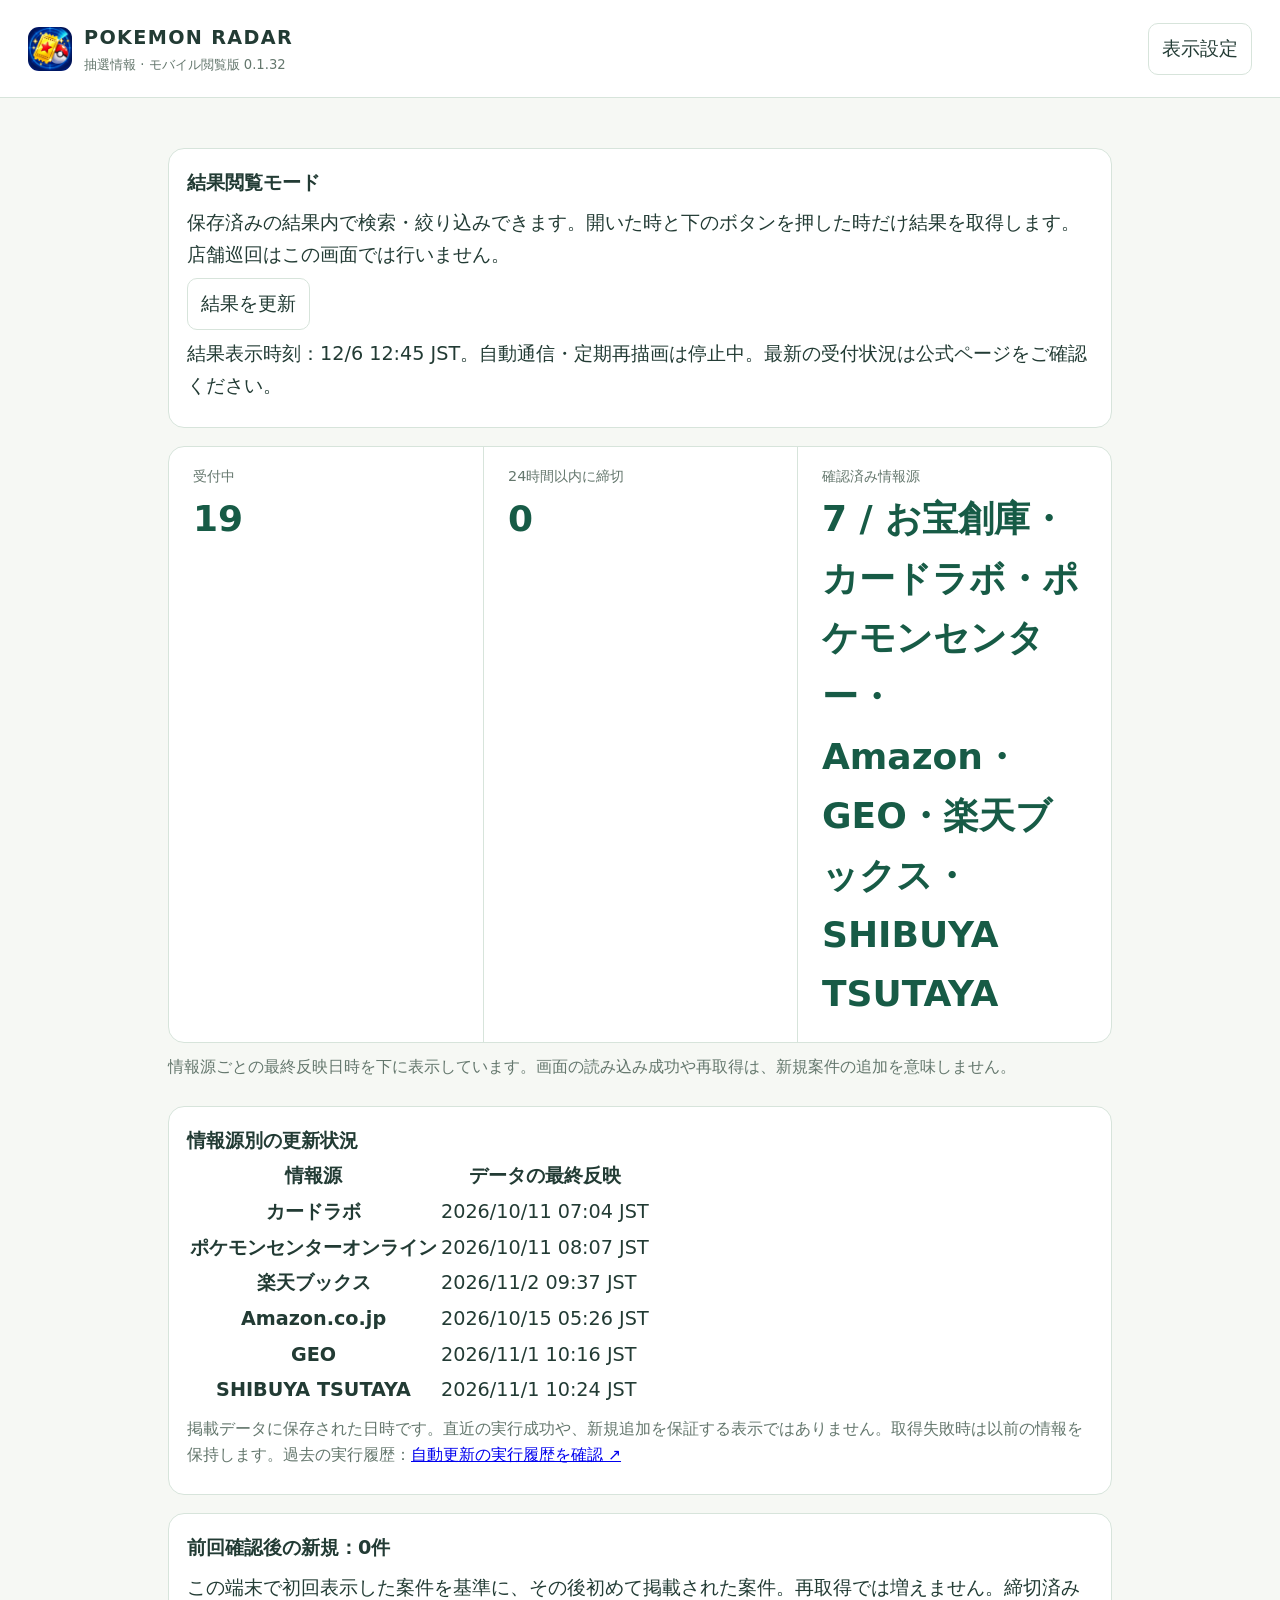
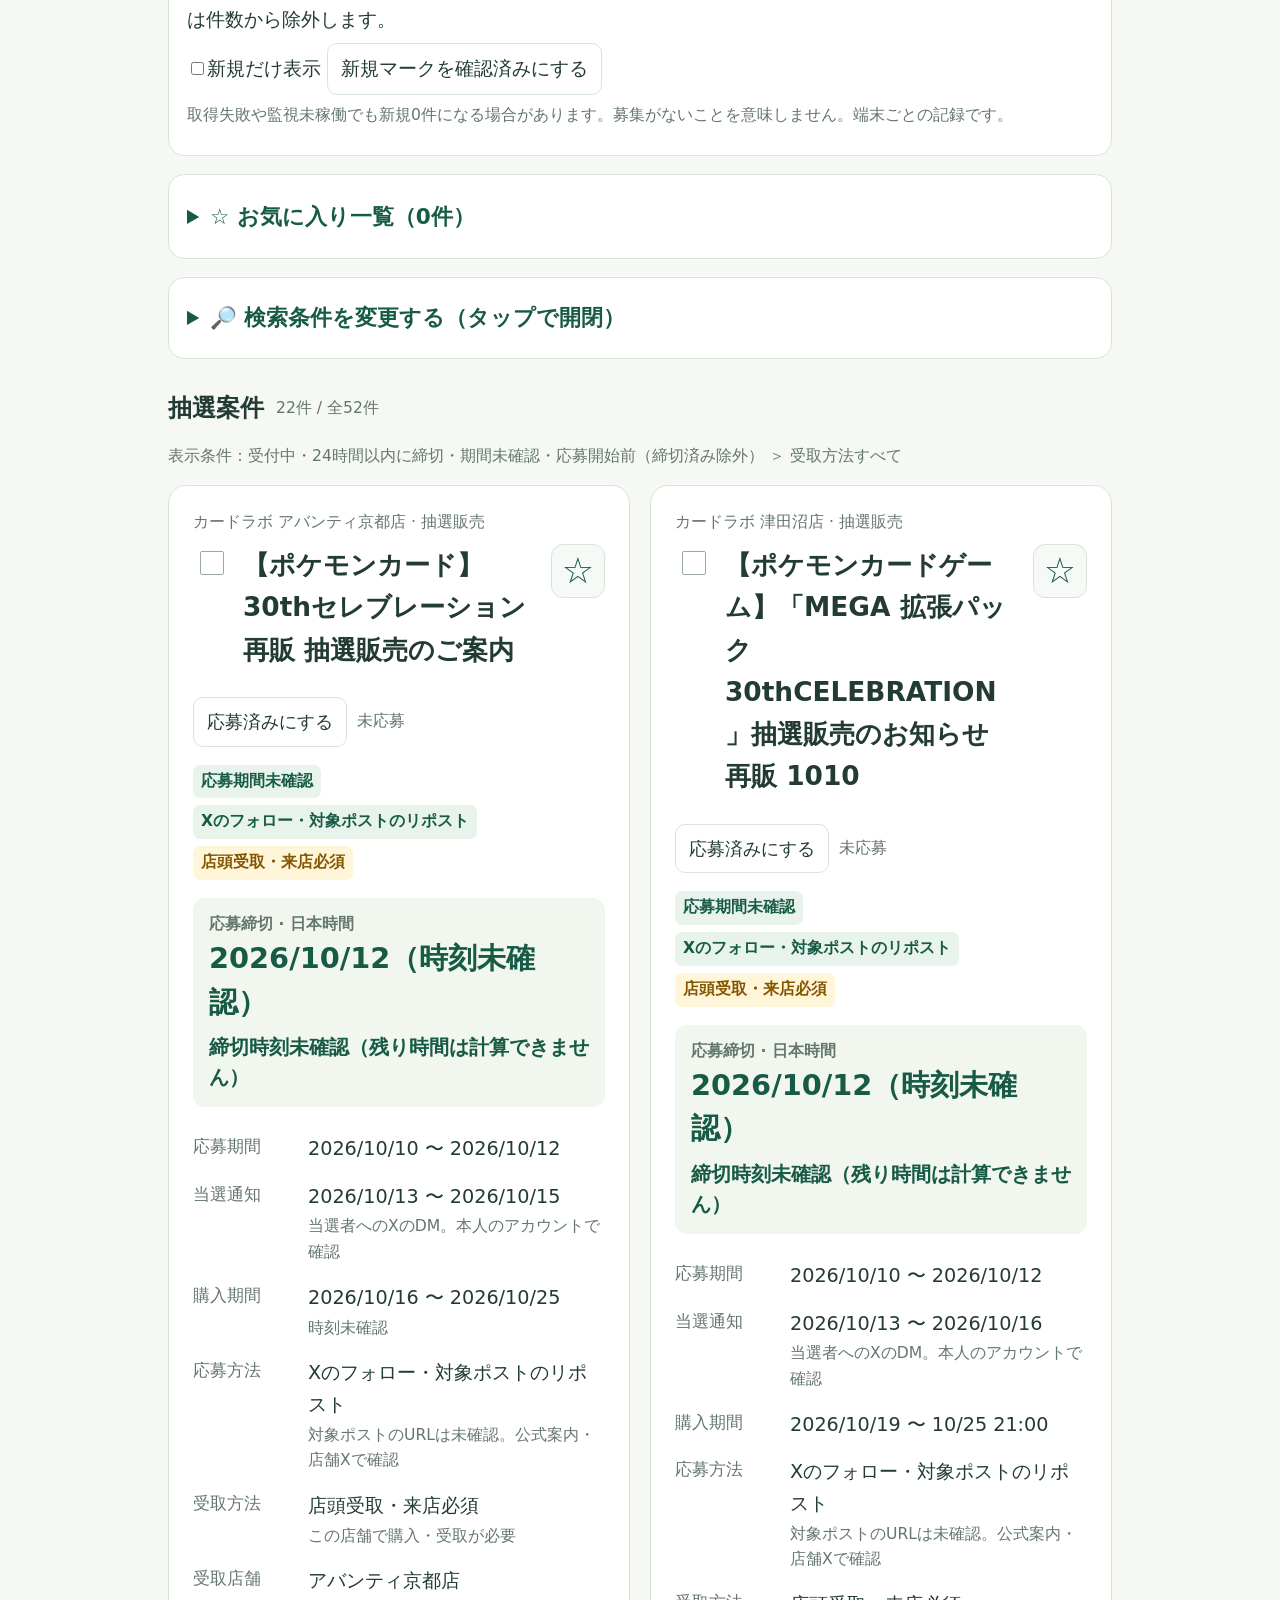
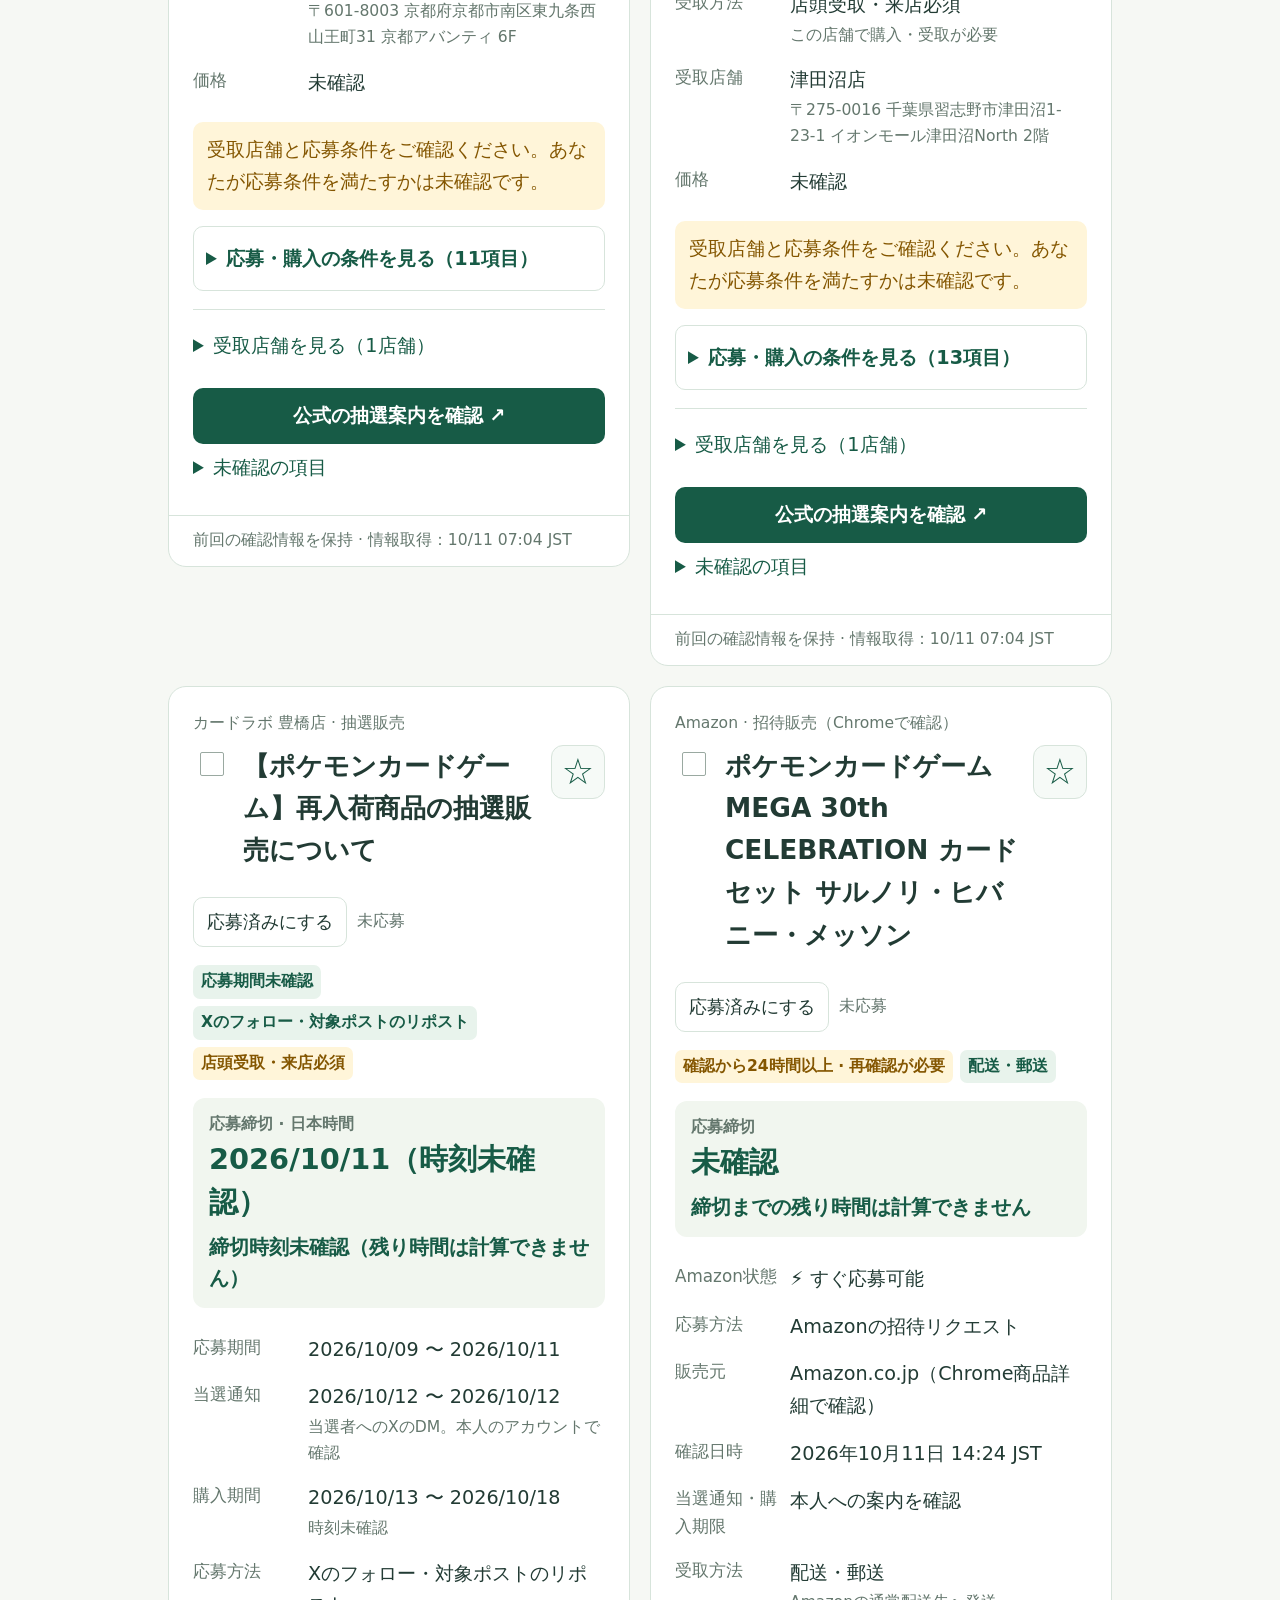
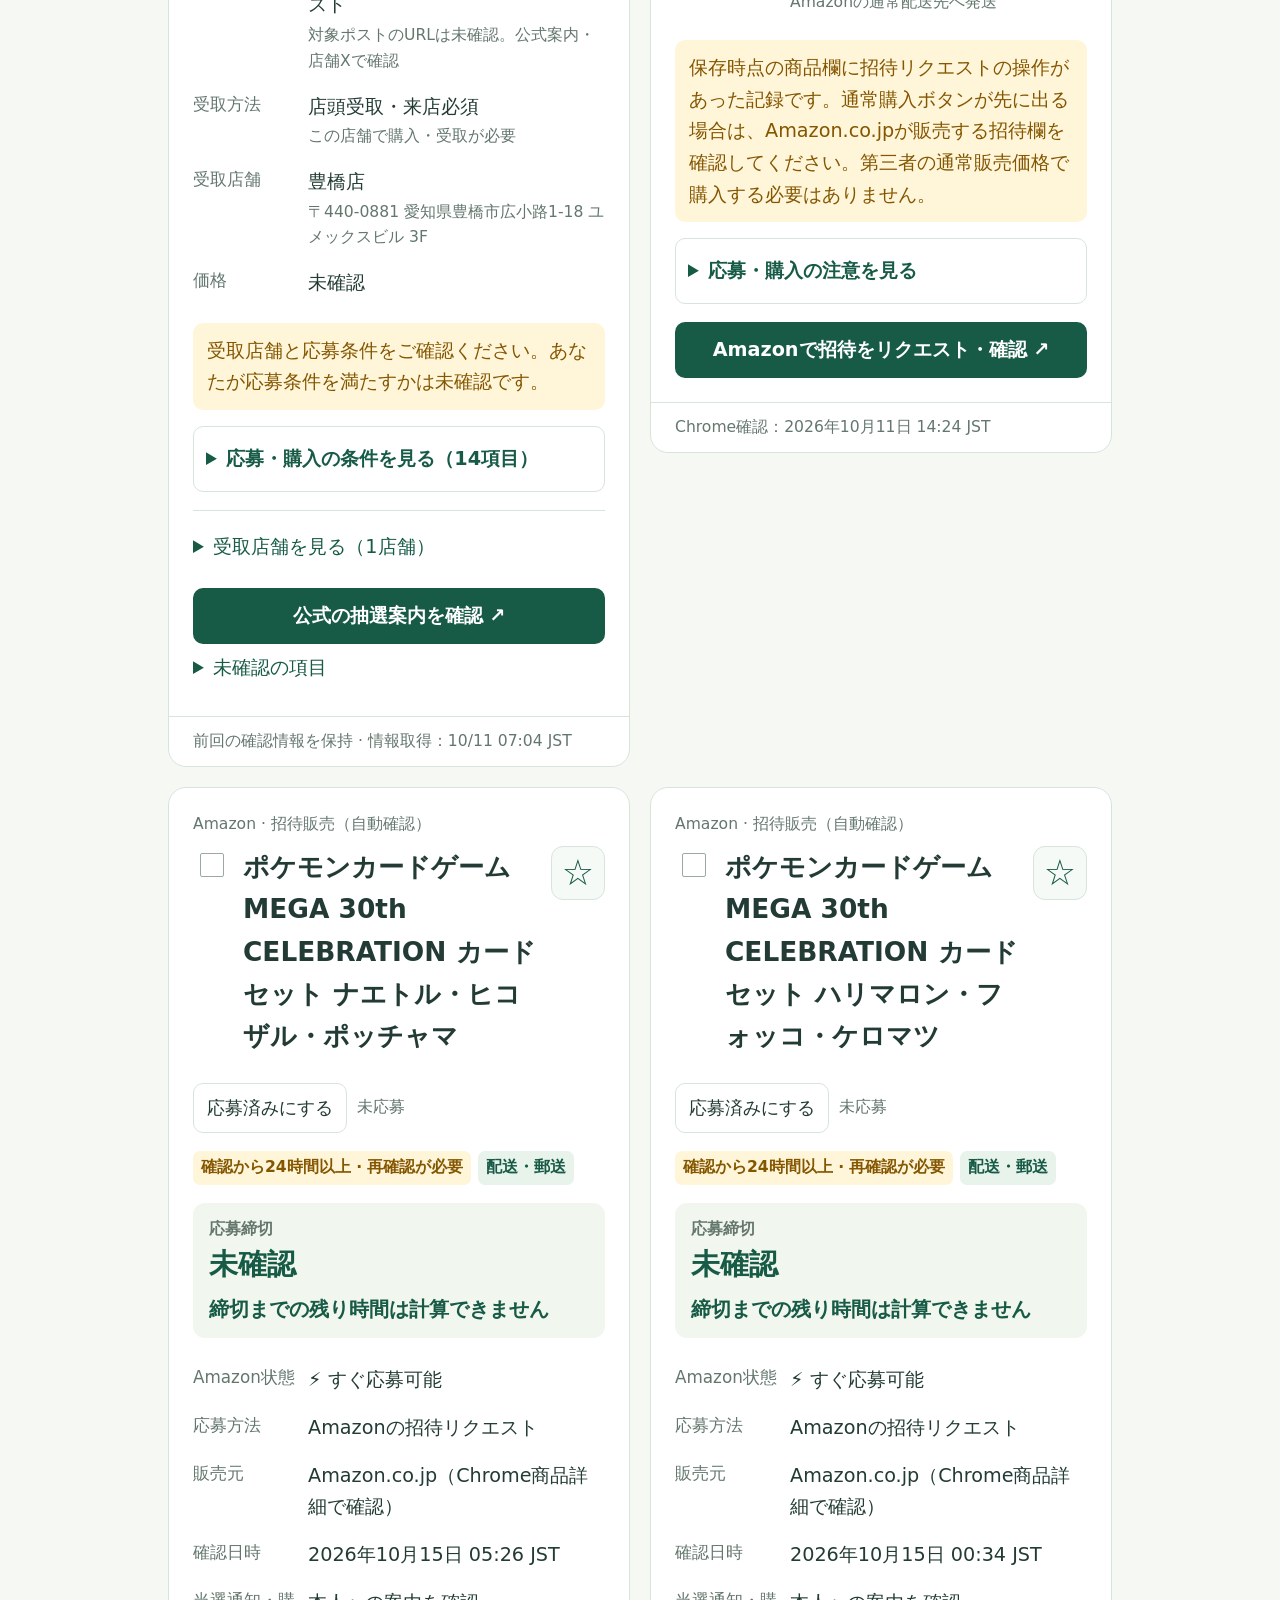
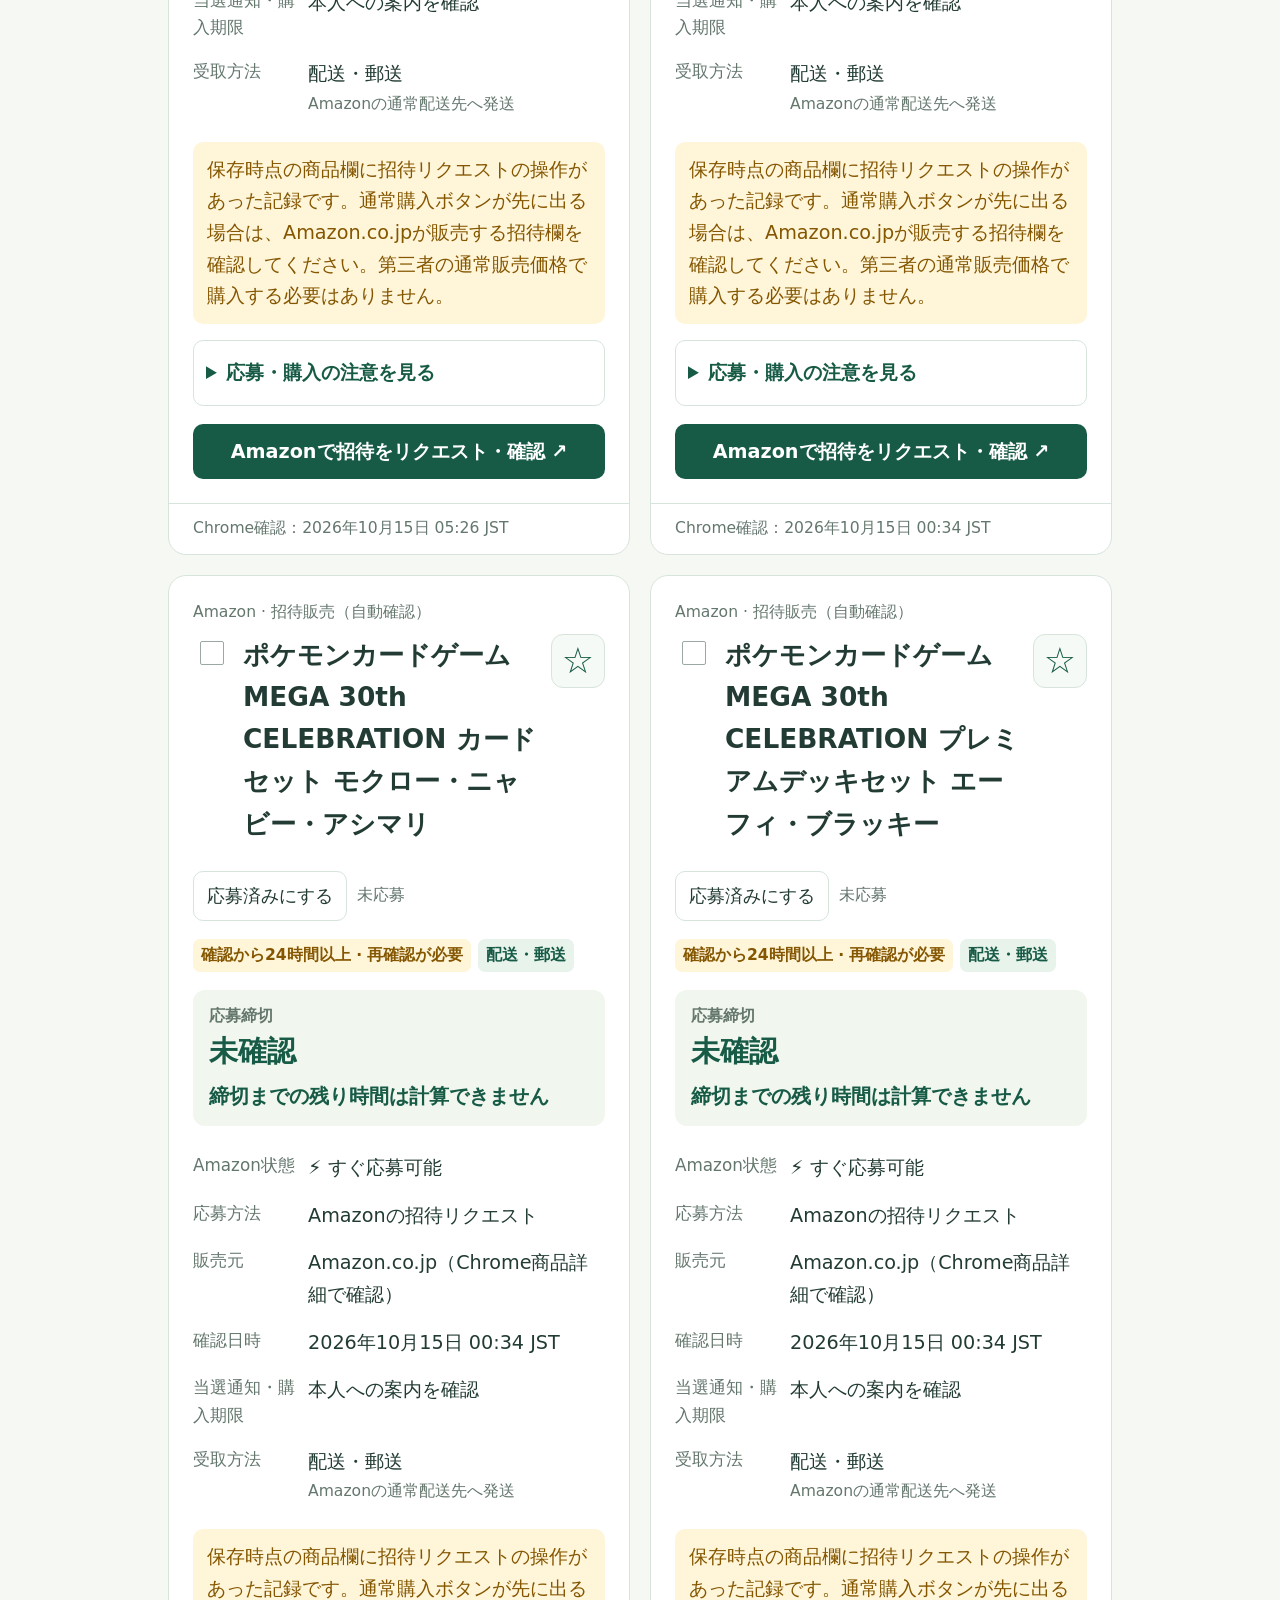
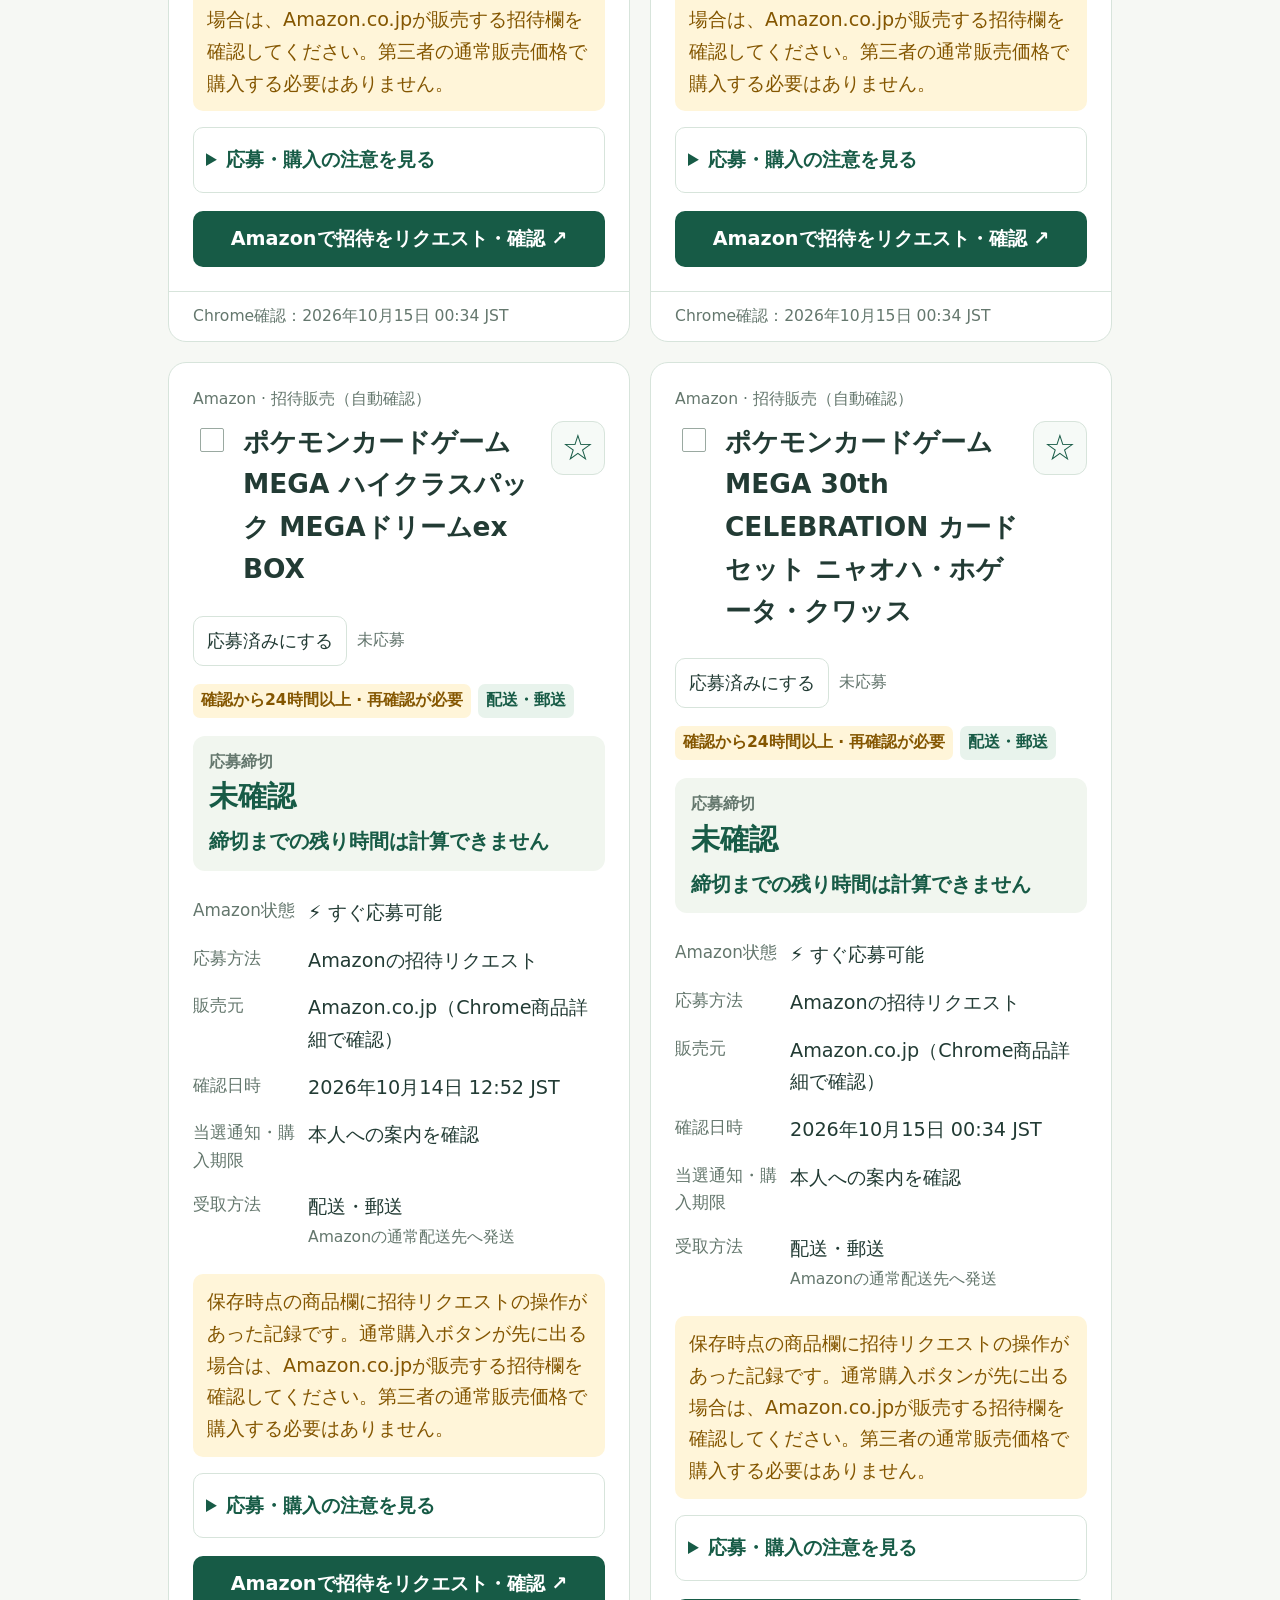
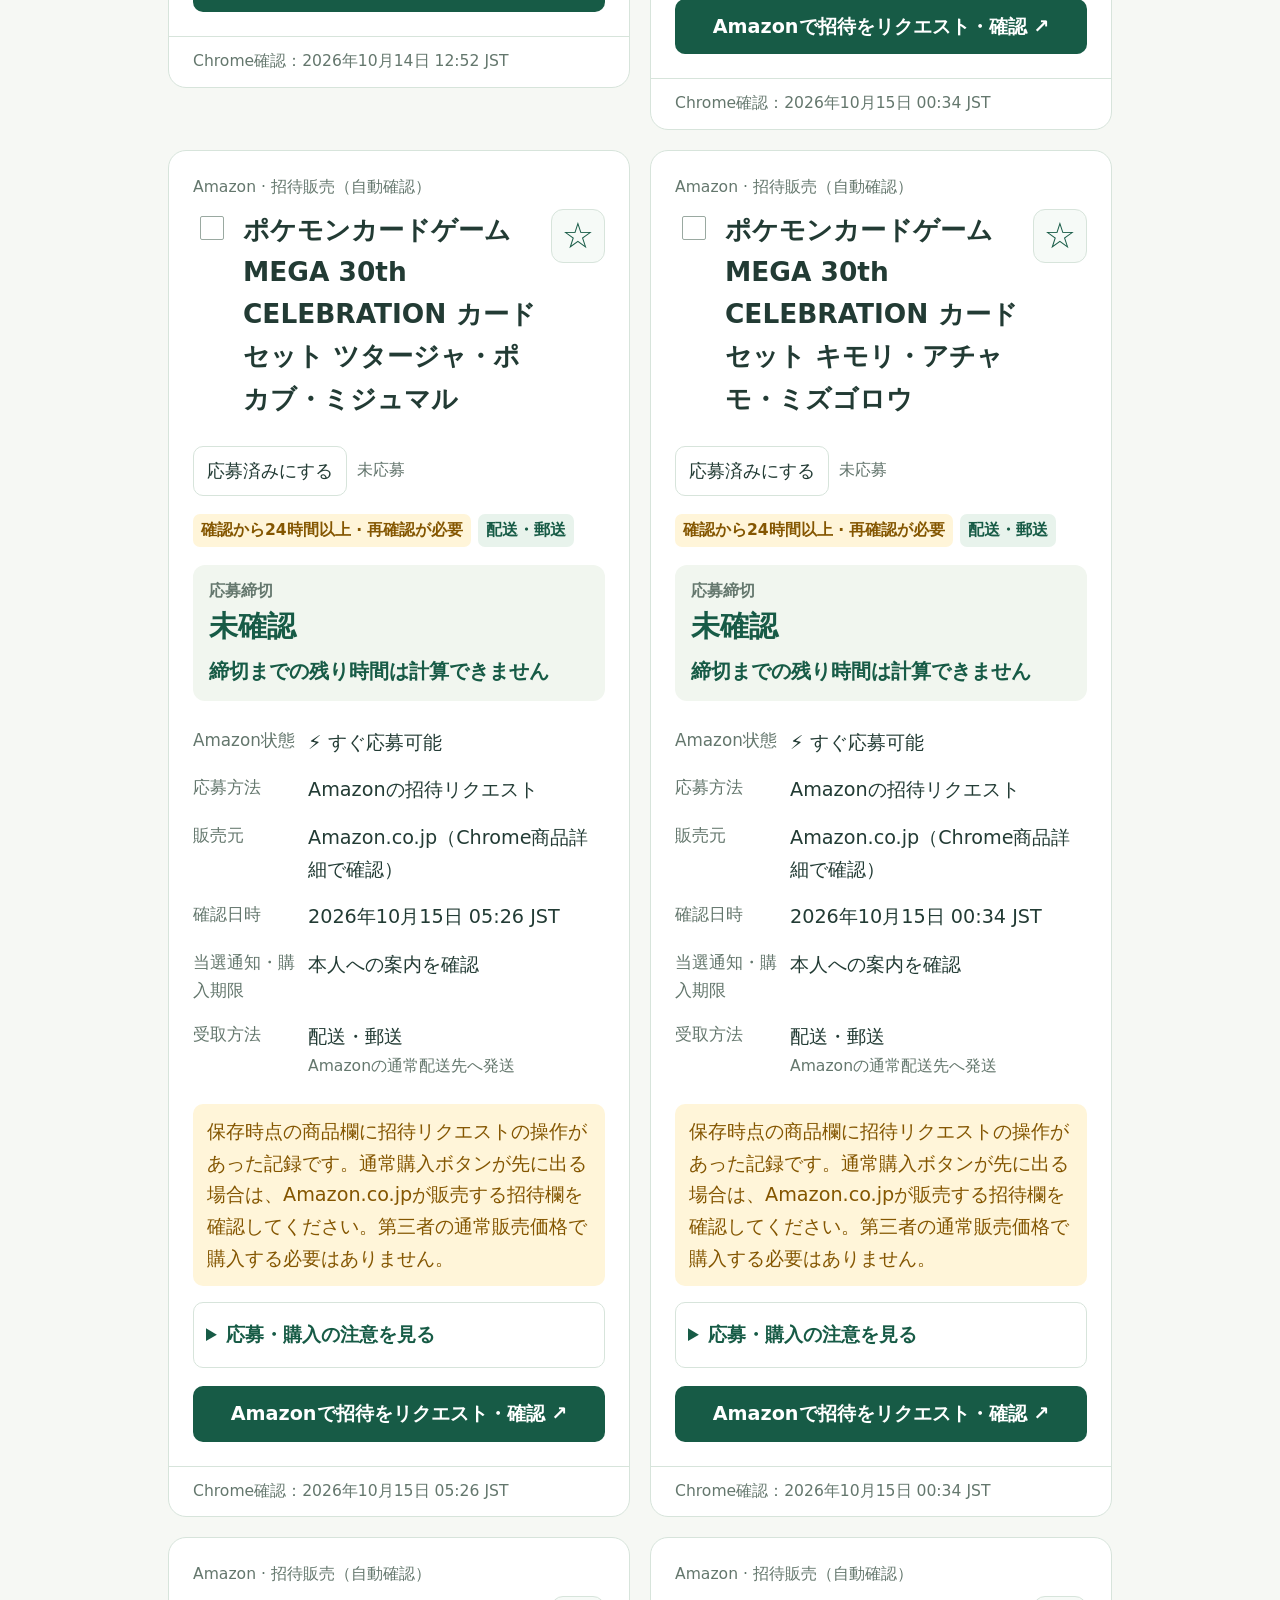
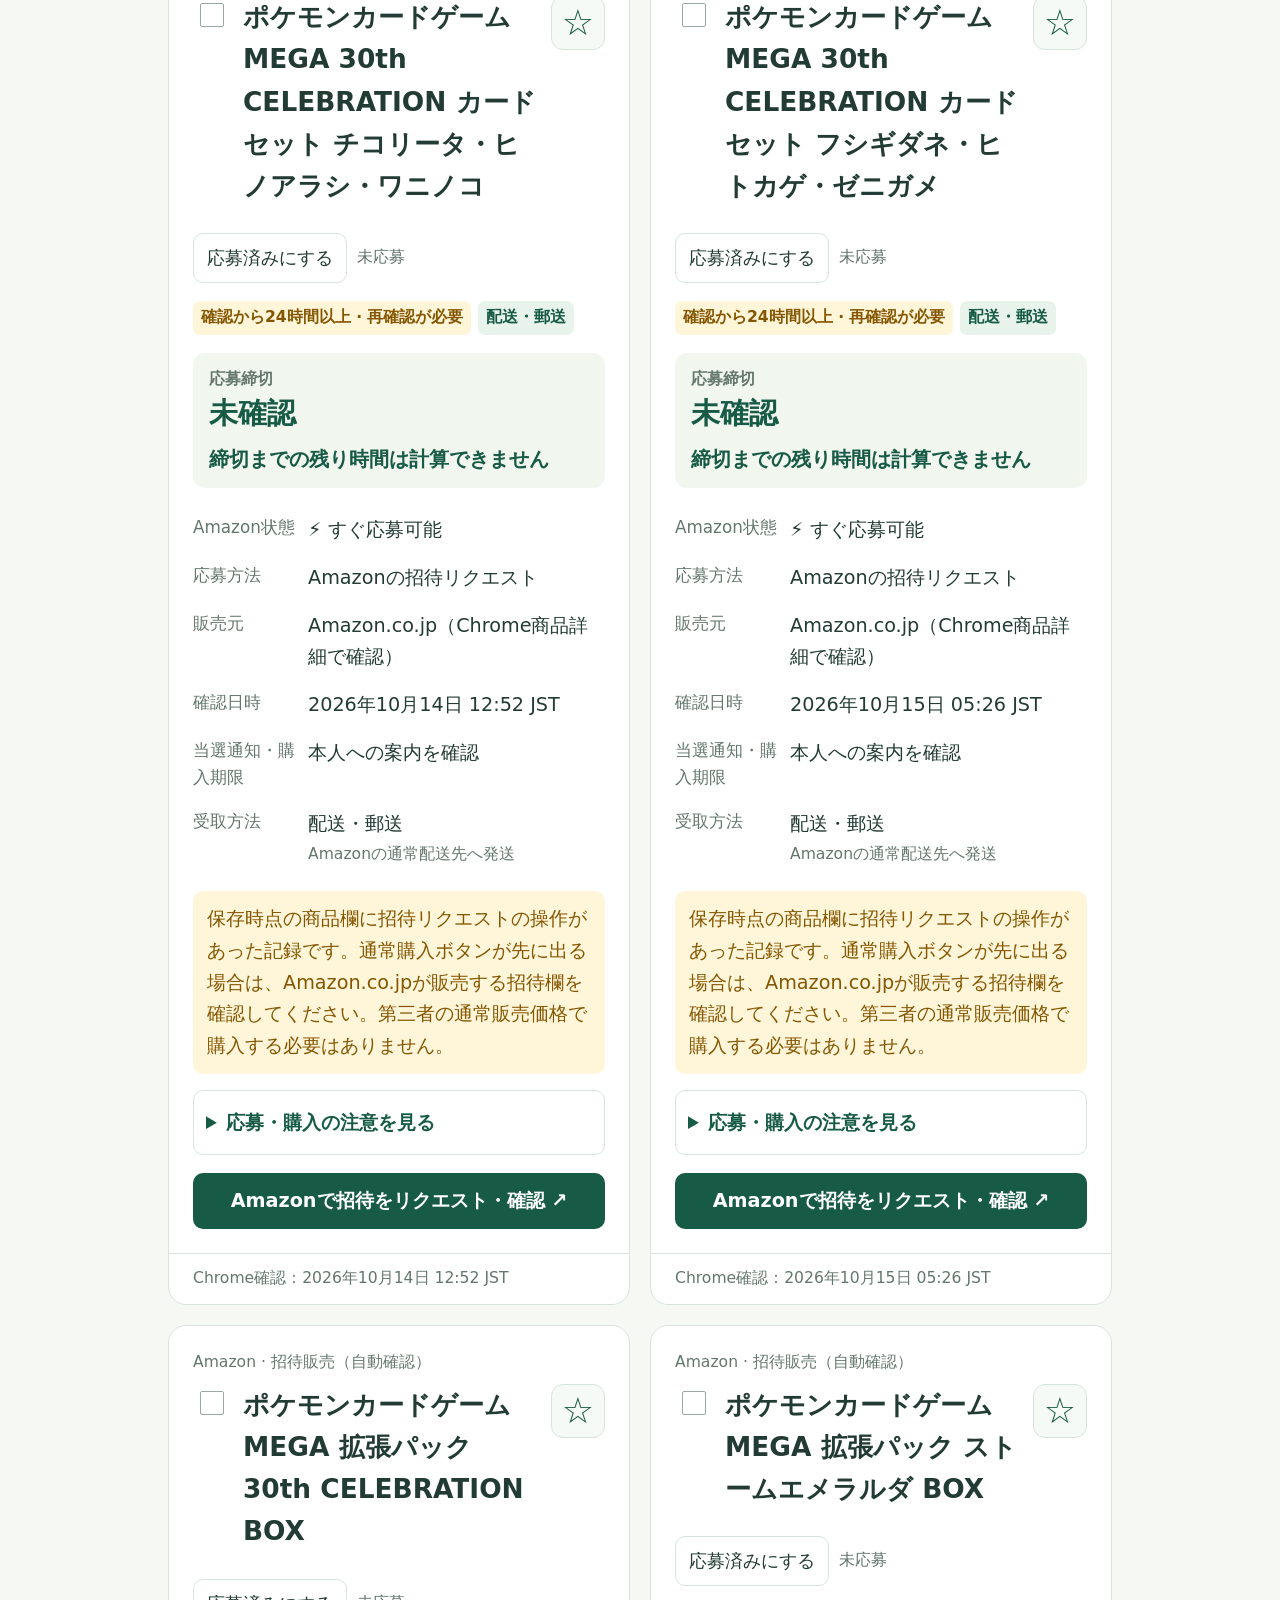
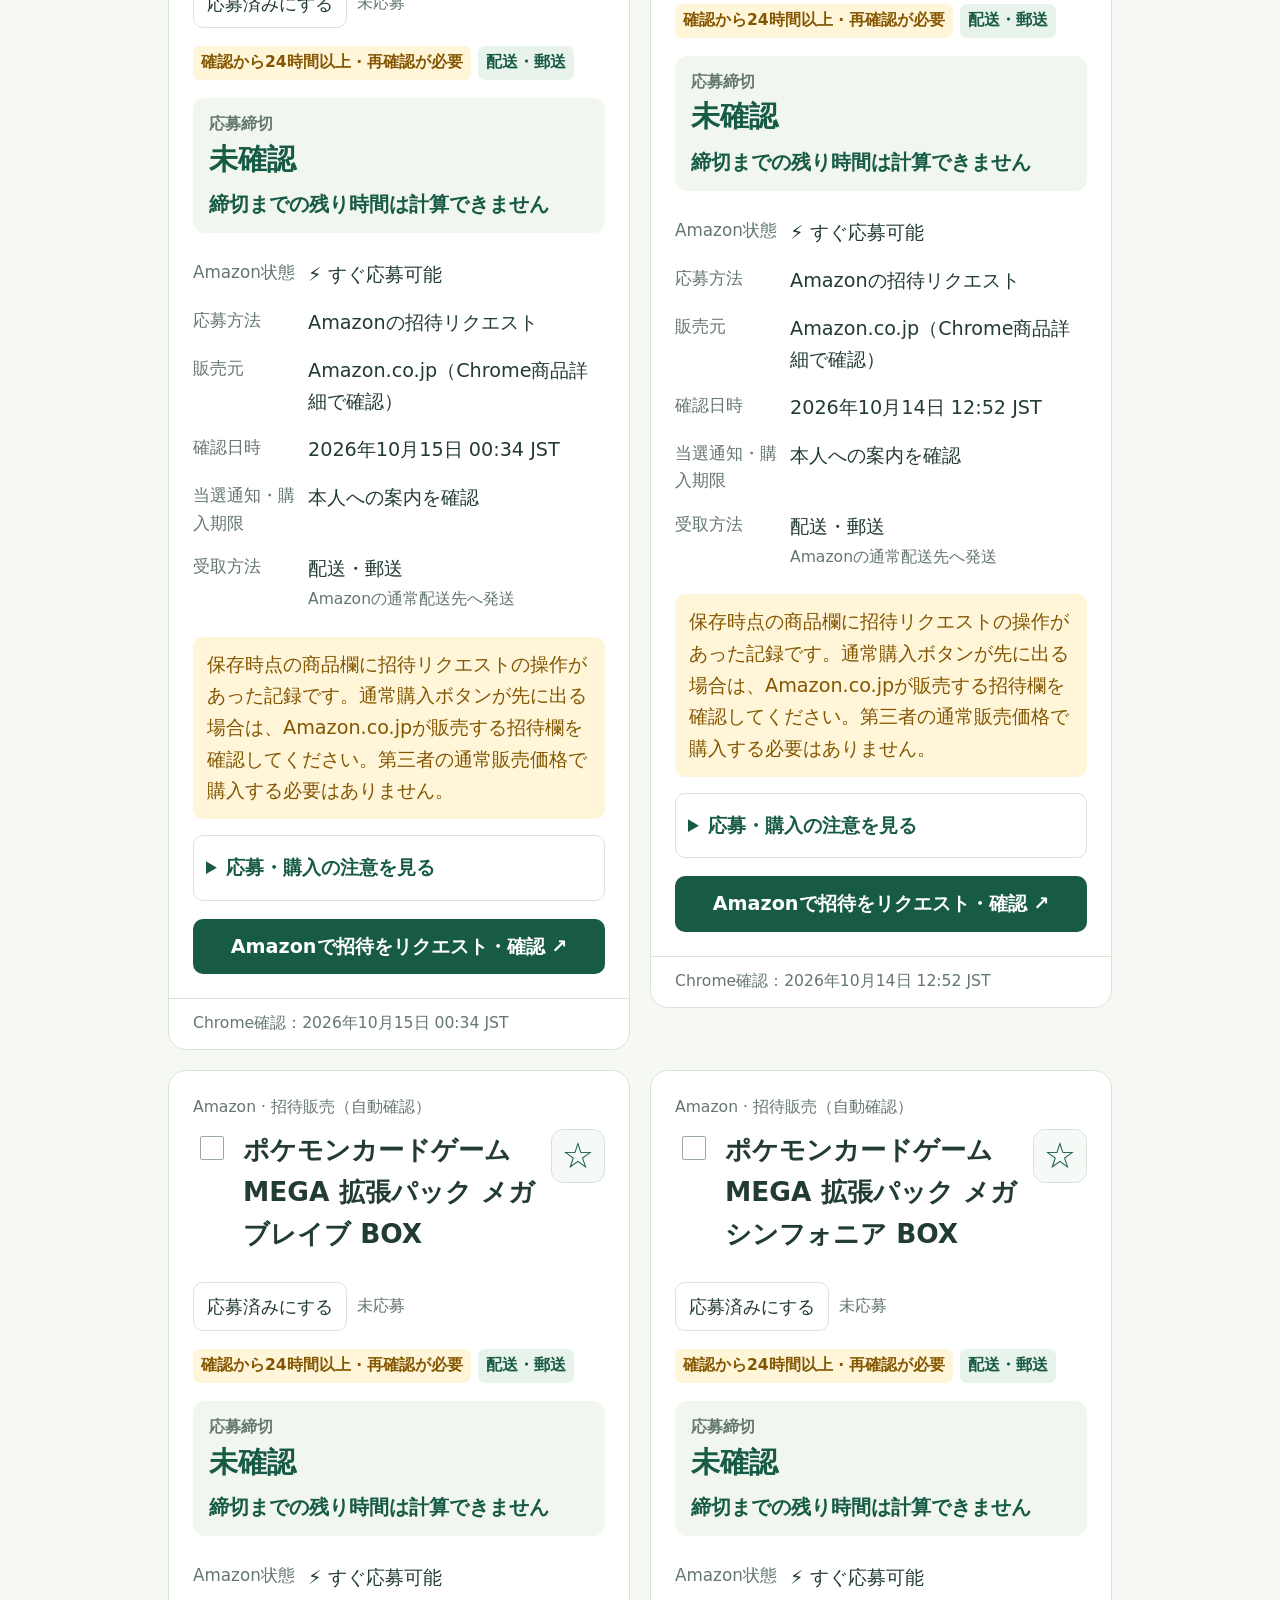
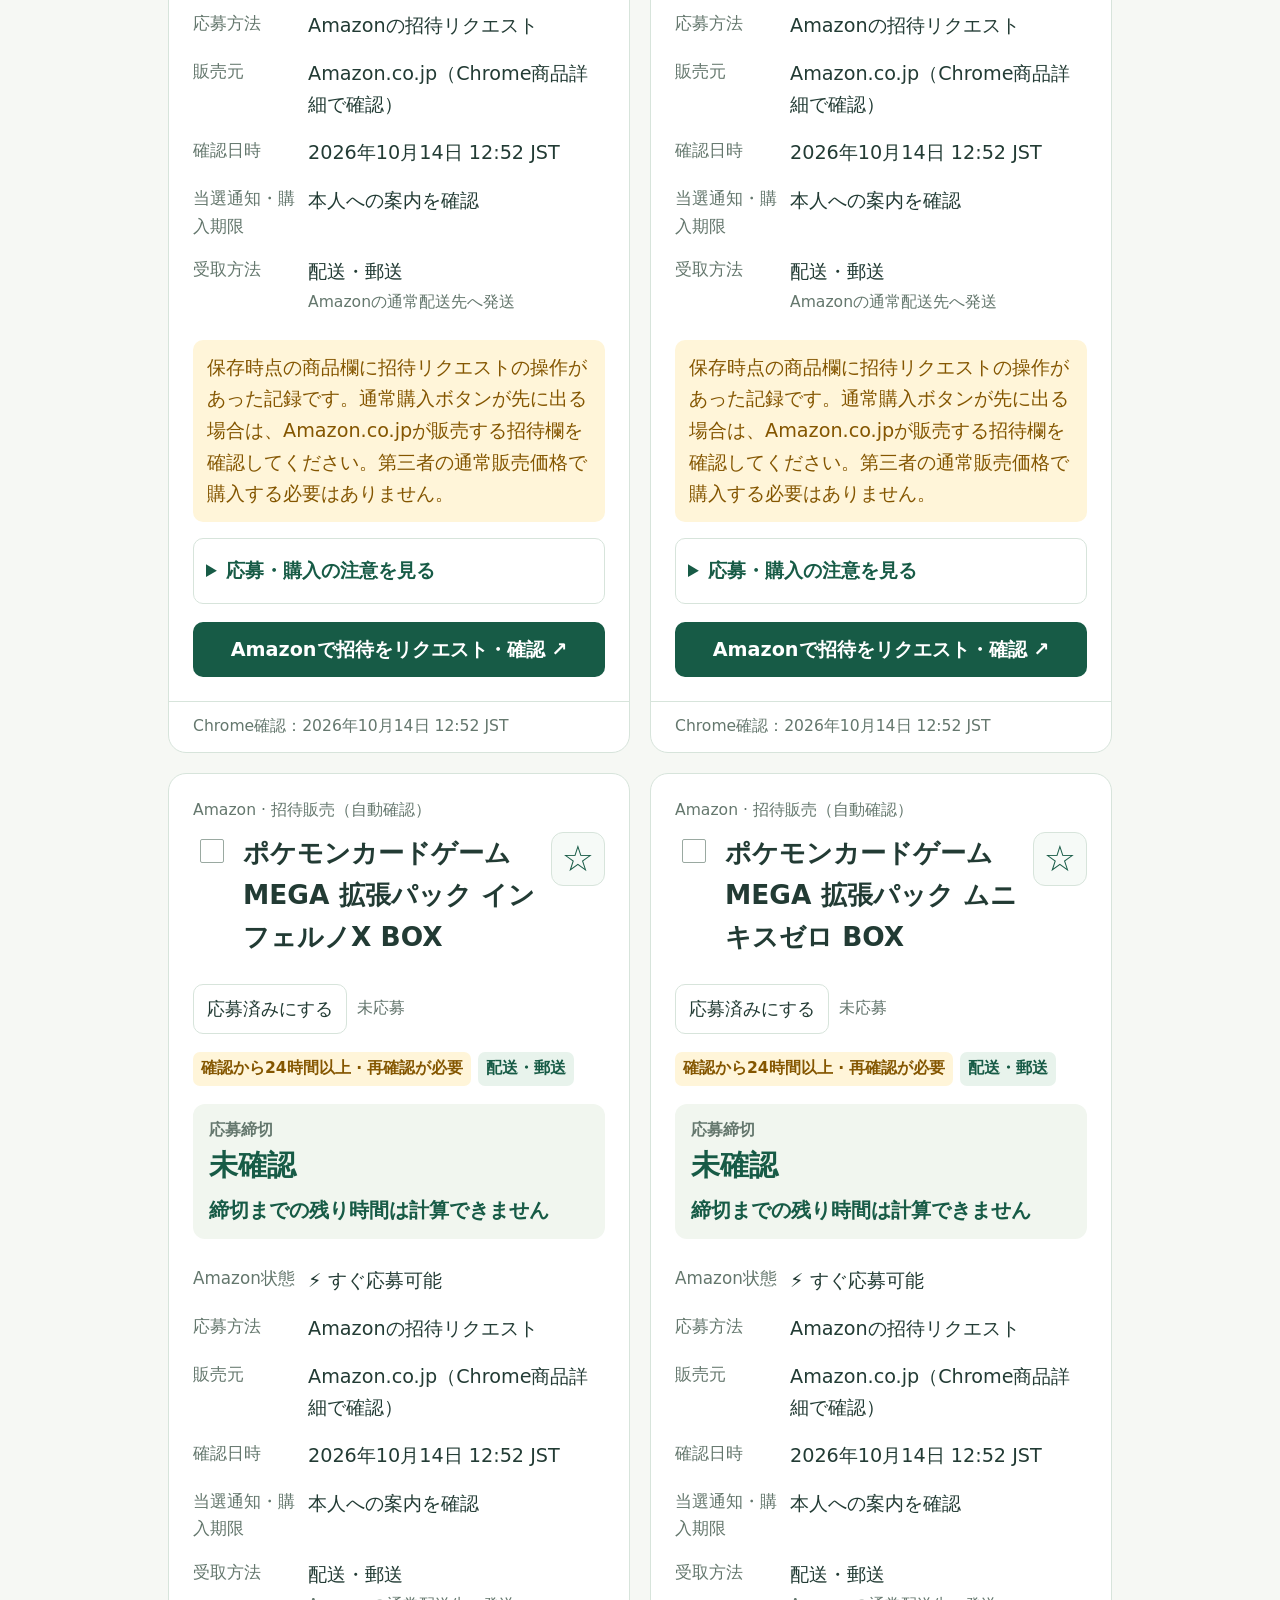
==== commit 4e4c5abe: "Make result viewer event-driven and add dedicated PC collection entry point" ====
--- a/index.html
+++ b/index.html
@@ -1,11 +1,12 @@
 <!doctype html>
 <html lang="ja" data-text-size="large" data-hide-details="true"><head><meta charset="utf-8"><meta name="viewport" content="width=device-width,initial-scale=1"><meta name="theme-color" content="#173d36"><title>POKEMON RADAR — 抽選情報</title><link rel="manifest" href="manifest.webmanifest?v=3"><link rel="icon" type="image/png" href="icons/favicon-v3.png"><link rel="apple-touch-icon" sizes="180x180" href="icons/apple-touch-icon-v3.png"><meta name="apple-mobile-web-app-capable" content="yes"><meta name="apple-mobile-web-app-title" content="ポケモンRADAR"><meta name="apple-mobile-web-app-status-bar-style" content="default"><link rel="stylesheet" href="style.css?v=0125"></head>
 <body>
-<header><div class="brand"><img class="brand-icon" src="icons/icon-192-v3.png" width="44" height="44" alt=""><div><strong>POKEMON RADAR</strong><small>抽選情報 · モバイル閲覧版 0.1.31</small></div></div><button id="settings" aria-expanded="false" aria-controls="settings-panel">表示設定</button></header>
+<header><div class="brand"><img class="brand-icon" src="icons/icon-192-v3.png" width="44" height="44" alt=""><div><strong>POKEMON RADAR</strong><small>抽選情報 · モバイル閲覧版 0.1.32</small></div></div><button id="settings" aria-expanded="false" aria-controls="settings-panel">表示設定</button></header>
 <main>
 <section id="settings-panel" class="settings" hidden><h2>⚙ 表示設定</h2><div class="text-setting"><label for="text-size">文字の大きさ</label><select id="text-size"><option value="standard">標準</option><option value="large" selected>大きめ</option><option value="largest">さらに大きめ</option></select></div><p>文字サイズはこのブラウザに保存されます。</p><label class="hide-setting"><input id="hide-details" type="checkbox" checked>取得・分類の詳細を非表示</label><p>取得の根拠や補足説明を隠します。締切・応募条件・受取方法・重要な注意は表示されます。</p><details class="install-help"><summary>ホーム画面への追加方法</summary><button id="install-app" hidden>アプリをインストール</button><p id="install-message">iPhone：Safariの共有メニュー →「ホーム画面に追加」。Android：Chromeのメニュー →「ホーム画面に追加」または「アプリをインストール」。PC：Chrome・Edgeのアドレスバーのインストールボタン。</p></details></section>
 <section class="intro display-supplementary"><p class="eyebrow">LOTTERY WATCH</p><h1>応募する前に、<br>条件までひと目で。</h1><p>締切と受取方法を確認して、気になる抽選を探しましょう。</p></section>
 
+<section class="personal-panel" aria-label="結果の閲覧"><strong>結果閲覧モード</strong><p>保存済みの結果内で検索・絞り込みできます。開いた時と下のボタンを押した時だけ結果を取得します。店舗巡回はこの画面では行いません。</p><button id="refresh-results" type="button">結果を更新</button><p id="viewer-status" role="status">結果を準備しています…</p></section>
 <section class="overview" aria-label="受付状況"><div><span>受付中</span><strong id="open-count">—</strong></div><div><span>24時間以内に締切</span><strong id="soon-count">—</strong></div><div><span>確認済み情報源</span><strong id="source-count">—</strong></div></section>
 <p id="data-notice" class="data-notice" role="status">検証済み情報を読み込んでいます…</p>
 <section class="personal-panel" aria-label="更新状況"><strong>情報源別の更新状況</strong><div id="source-updates"></div><p class="muted">掲載データに保存された日時です。直近の実行成功や、新規追加を保証する表示ではありません。取得失敗時は以前の情報を保持します。過去の実行履歴：<a href="https://github.com/yasuyasu55/pokemon-radar-mobile/actions" target="_blank" rel="noopener noreferrer">自動更新の実行履歴を確認 ↗</a></p></section><section class="personal-panel" aria-label="新しく追加された案件"><strong>前回確認後の新規：<span id="new-count">0</span>件</strong><p id="new-help"></p><label><input id="new-only" type="checkbox">新規だけ表示</label> <button id="ack-new" type="button">新規マークを確認済みにする</button><p class="muted">取得失敗や監視未稼働でも新規0件になる場合があります。募集がないことを意味しません。端末ごとの記録です。</p></section>
@@ -24,5 +25,6 @@
 <div class="list-heading"><h2>抽選案件</h2><span id="count">—</span></div><p id="filter-description" class="muted"></p>
 <section id="cases" aria-label="抽選案件一覧"></section>
 <footer>公式情報を整理した閲覧版です。応募は販売元の公式アプリ等で行ってください。<br>応募済みは利用者が記録する機能です。ボタンを押しても応募手続きは行われません。</footer>
-</main><script type="module" src="app.mjs?v=0133"></script><script type="module" src="install.mjs?v=0113"></script></body></html>
+</main><script type="module" src="app.mjs?v=0134"></script><script type="module" src="install.mjs?v=0113"></script></body></html>
 
+
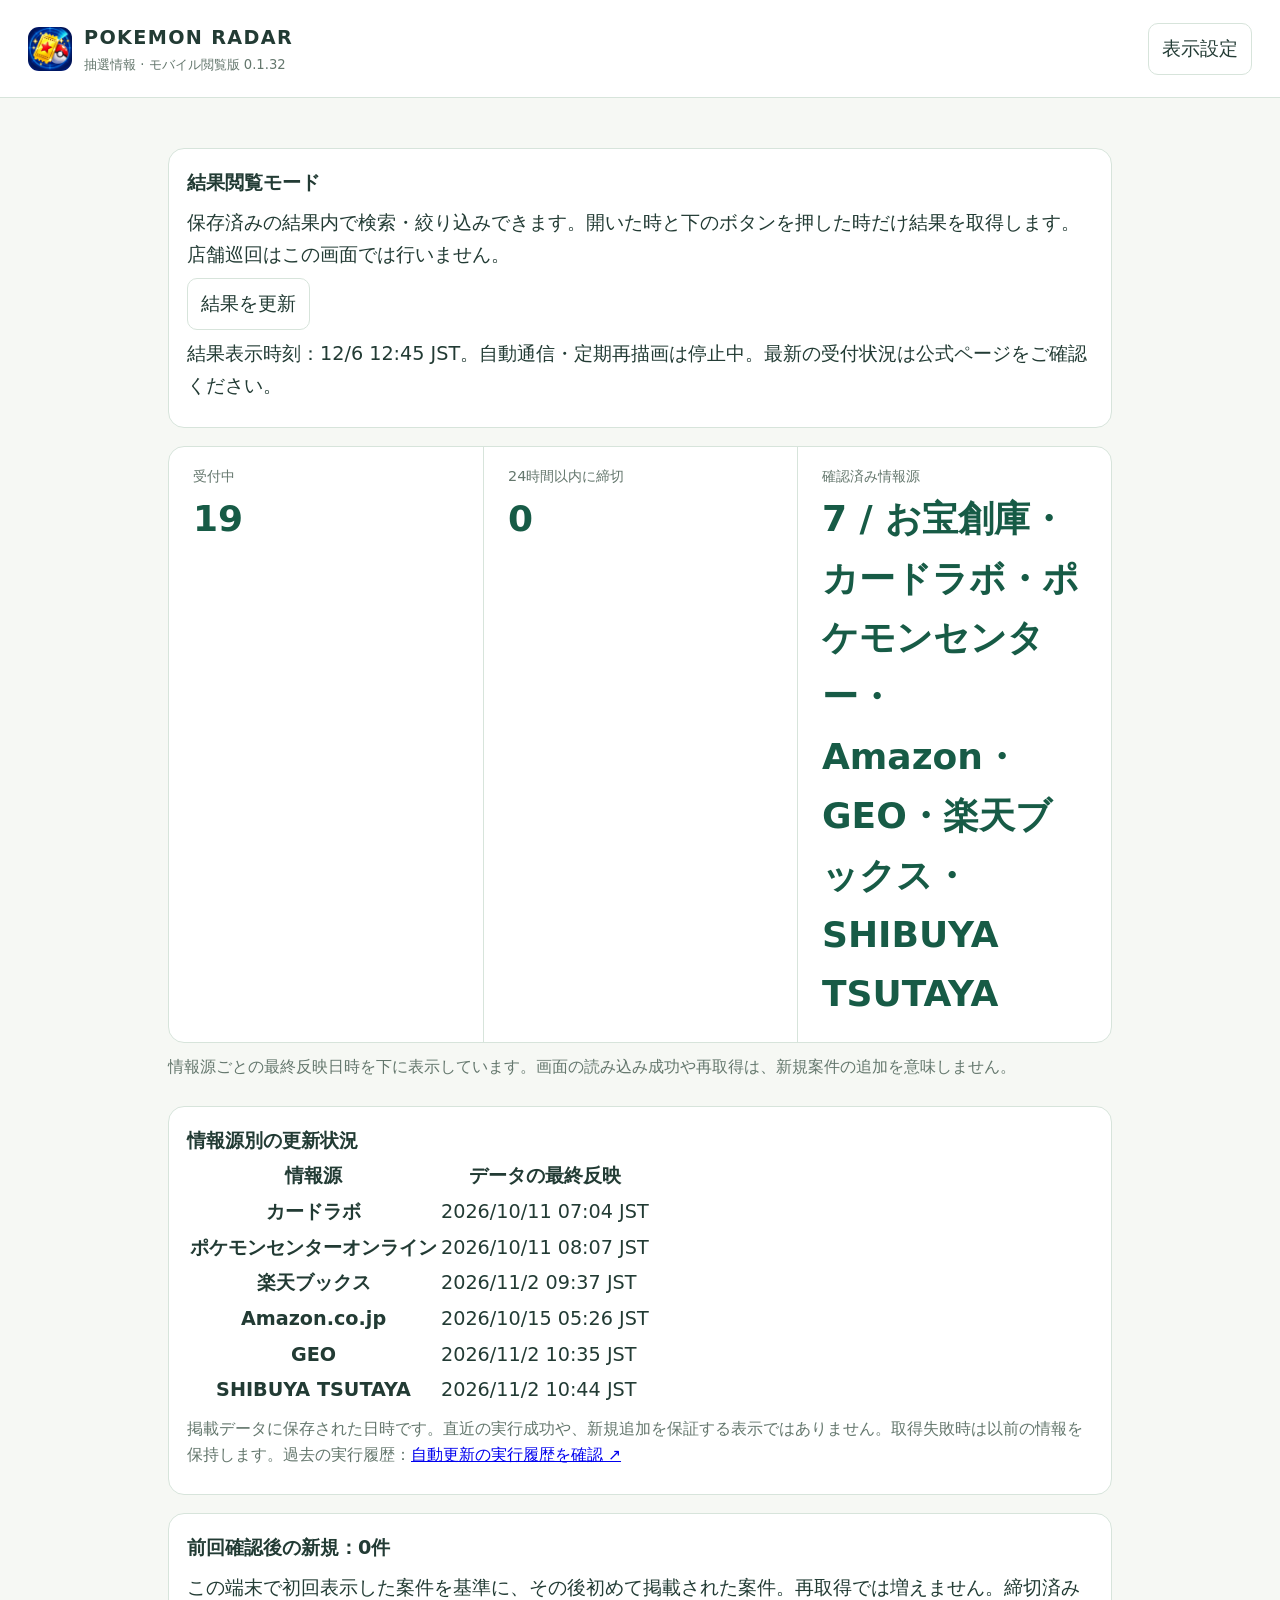
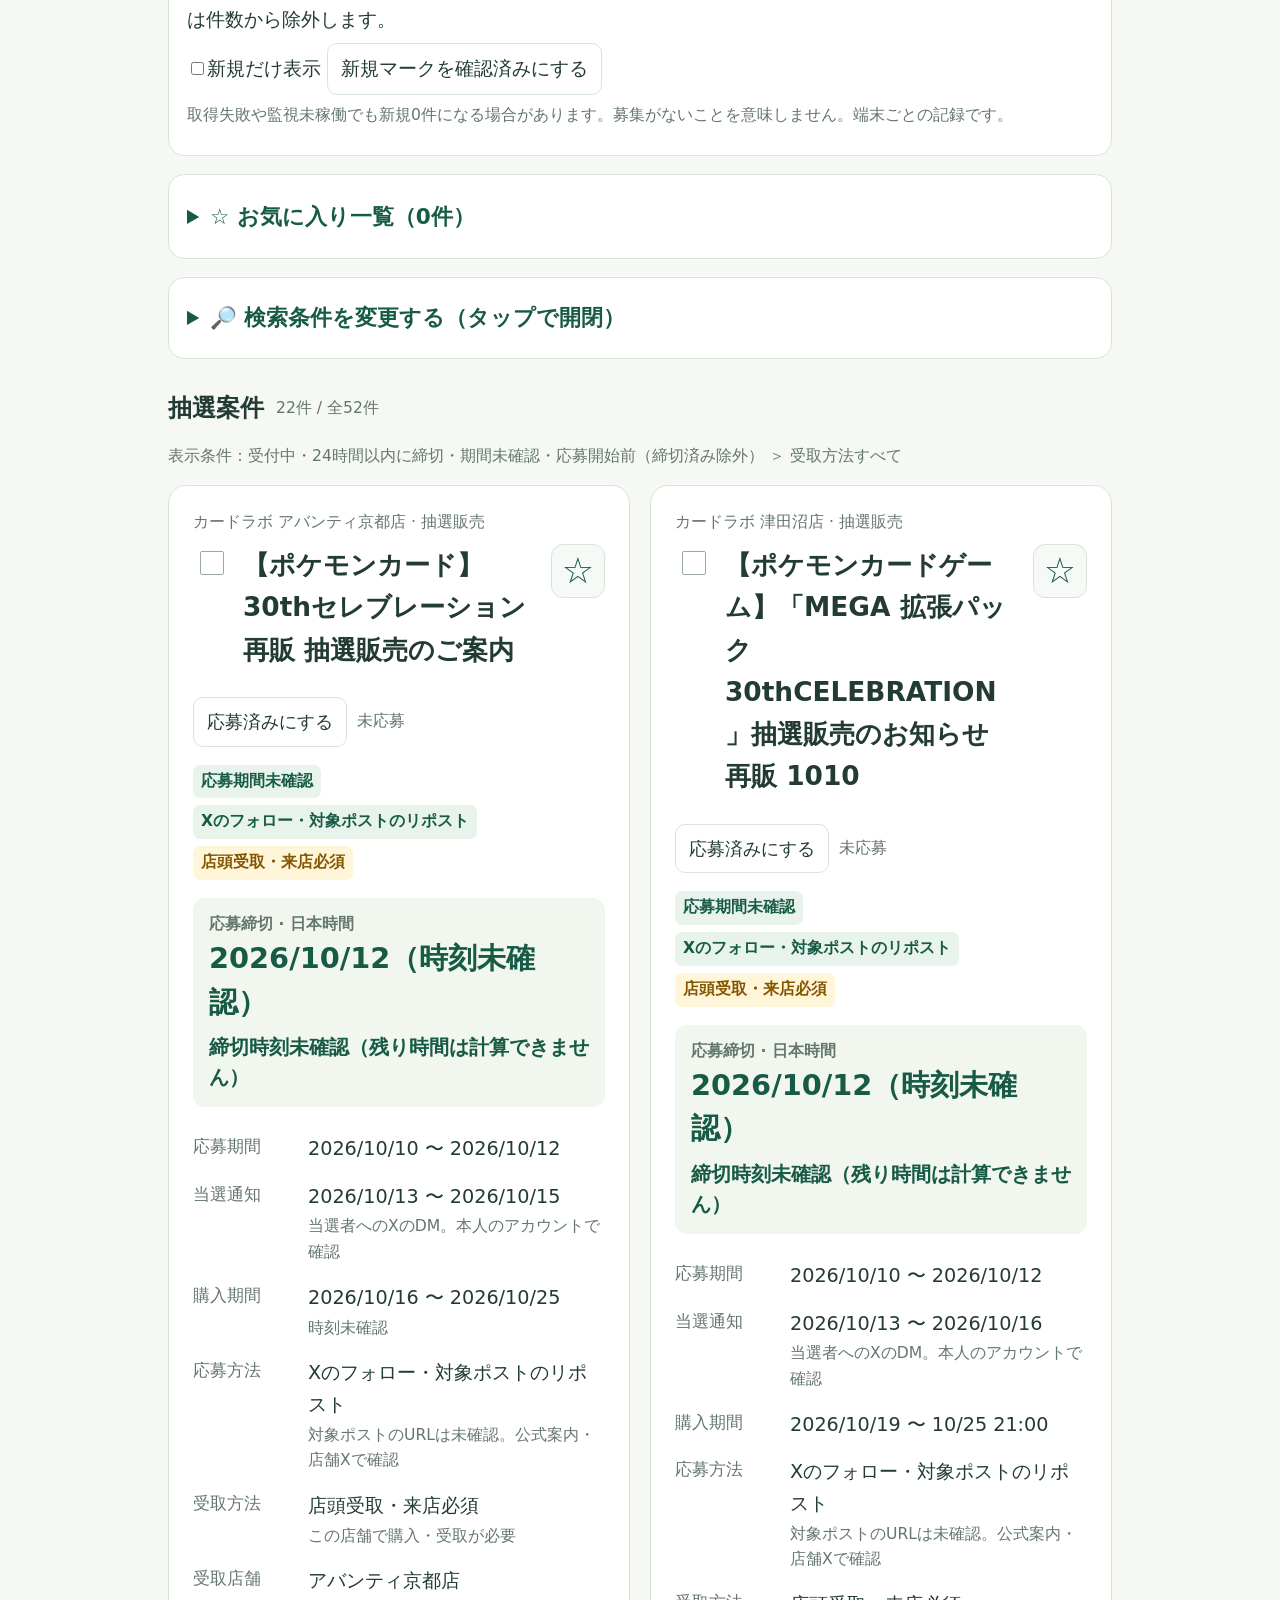
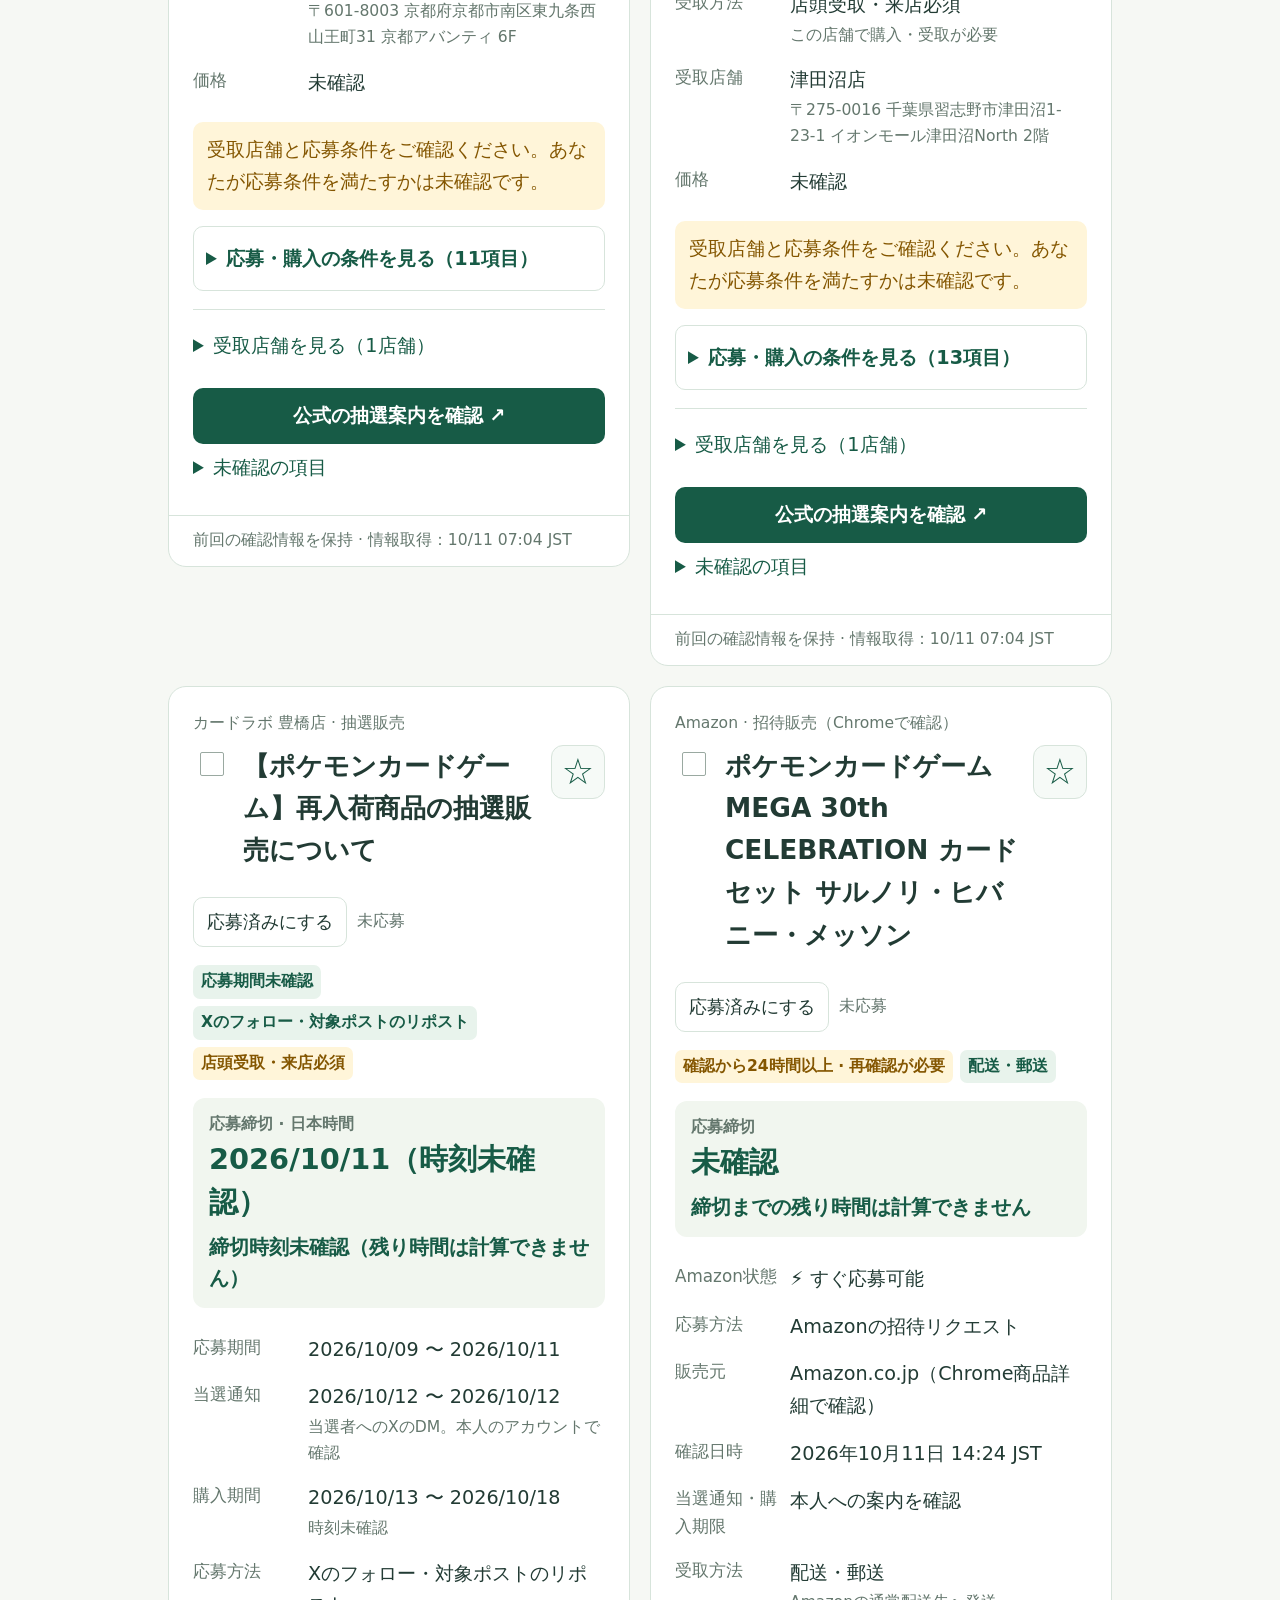
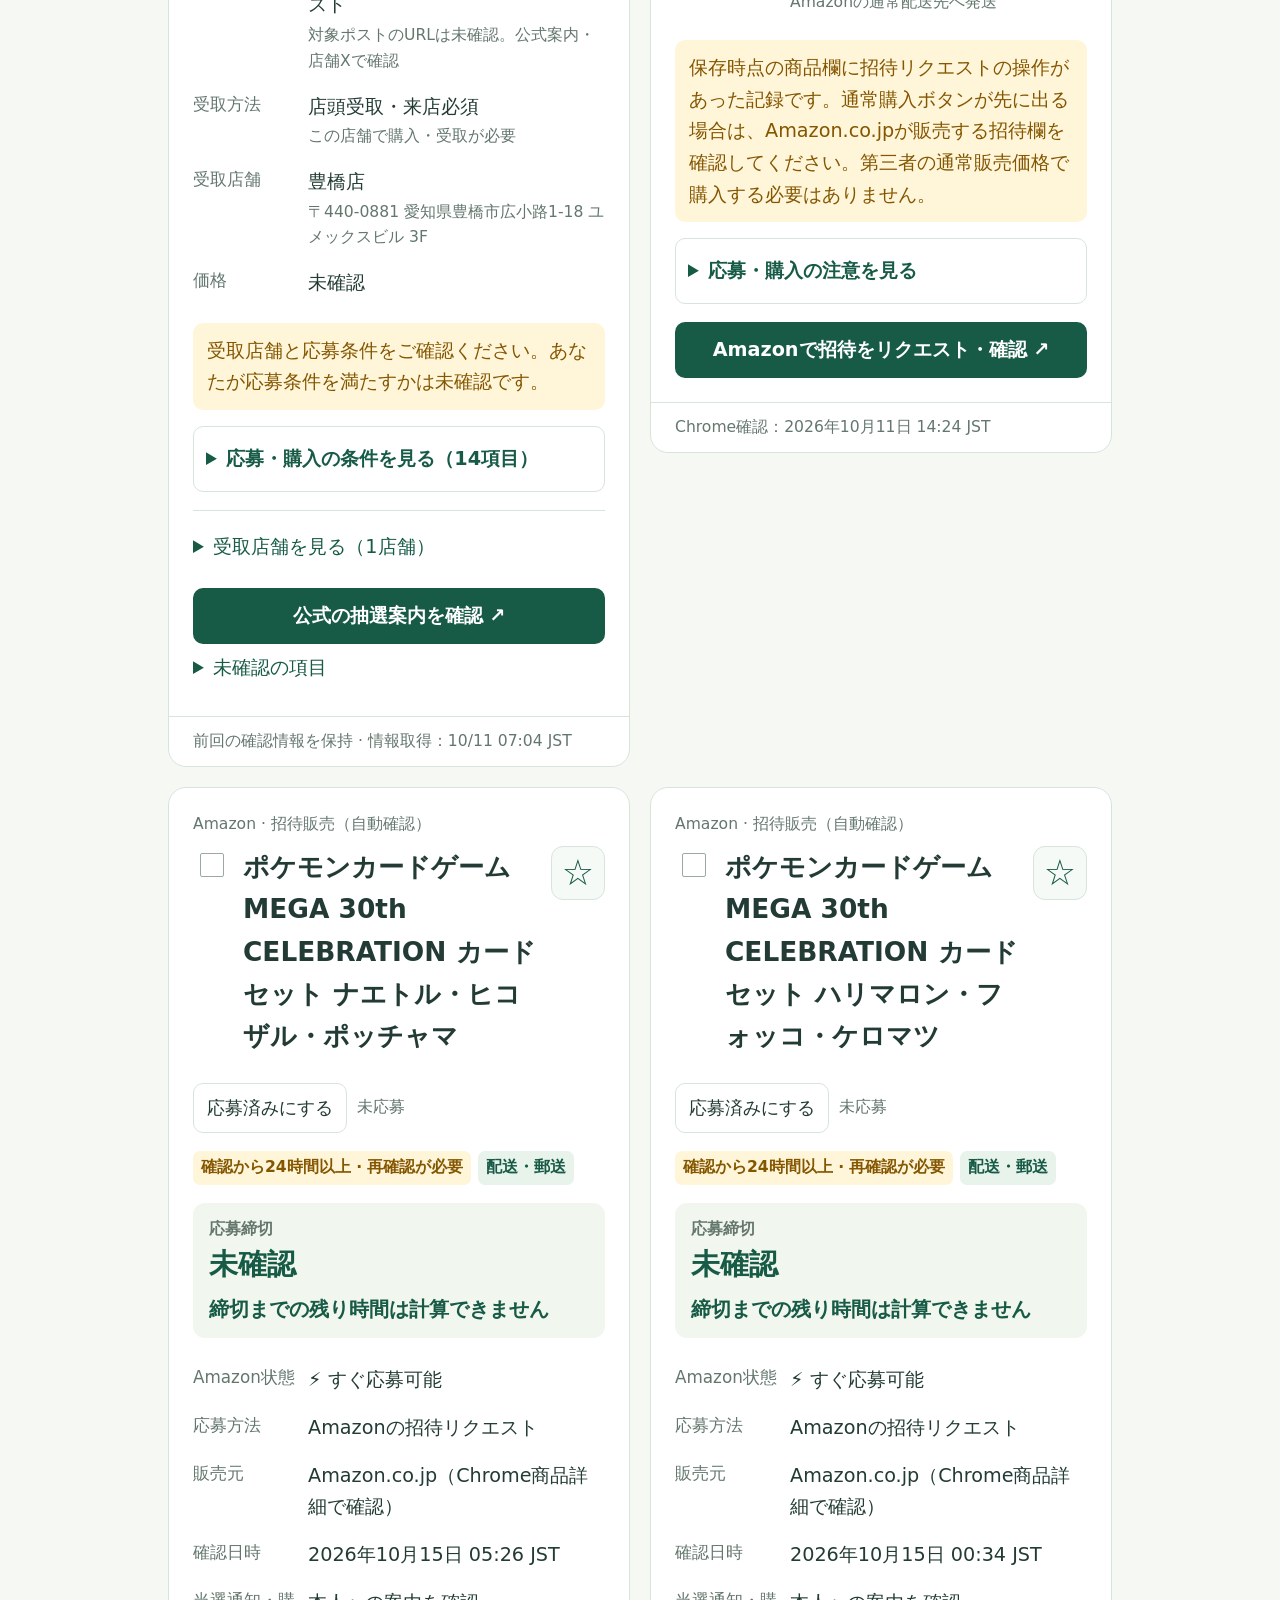
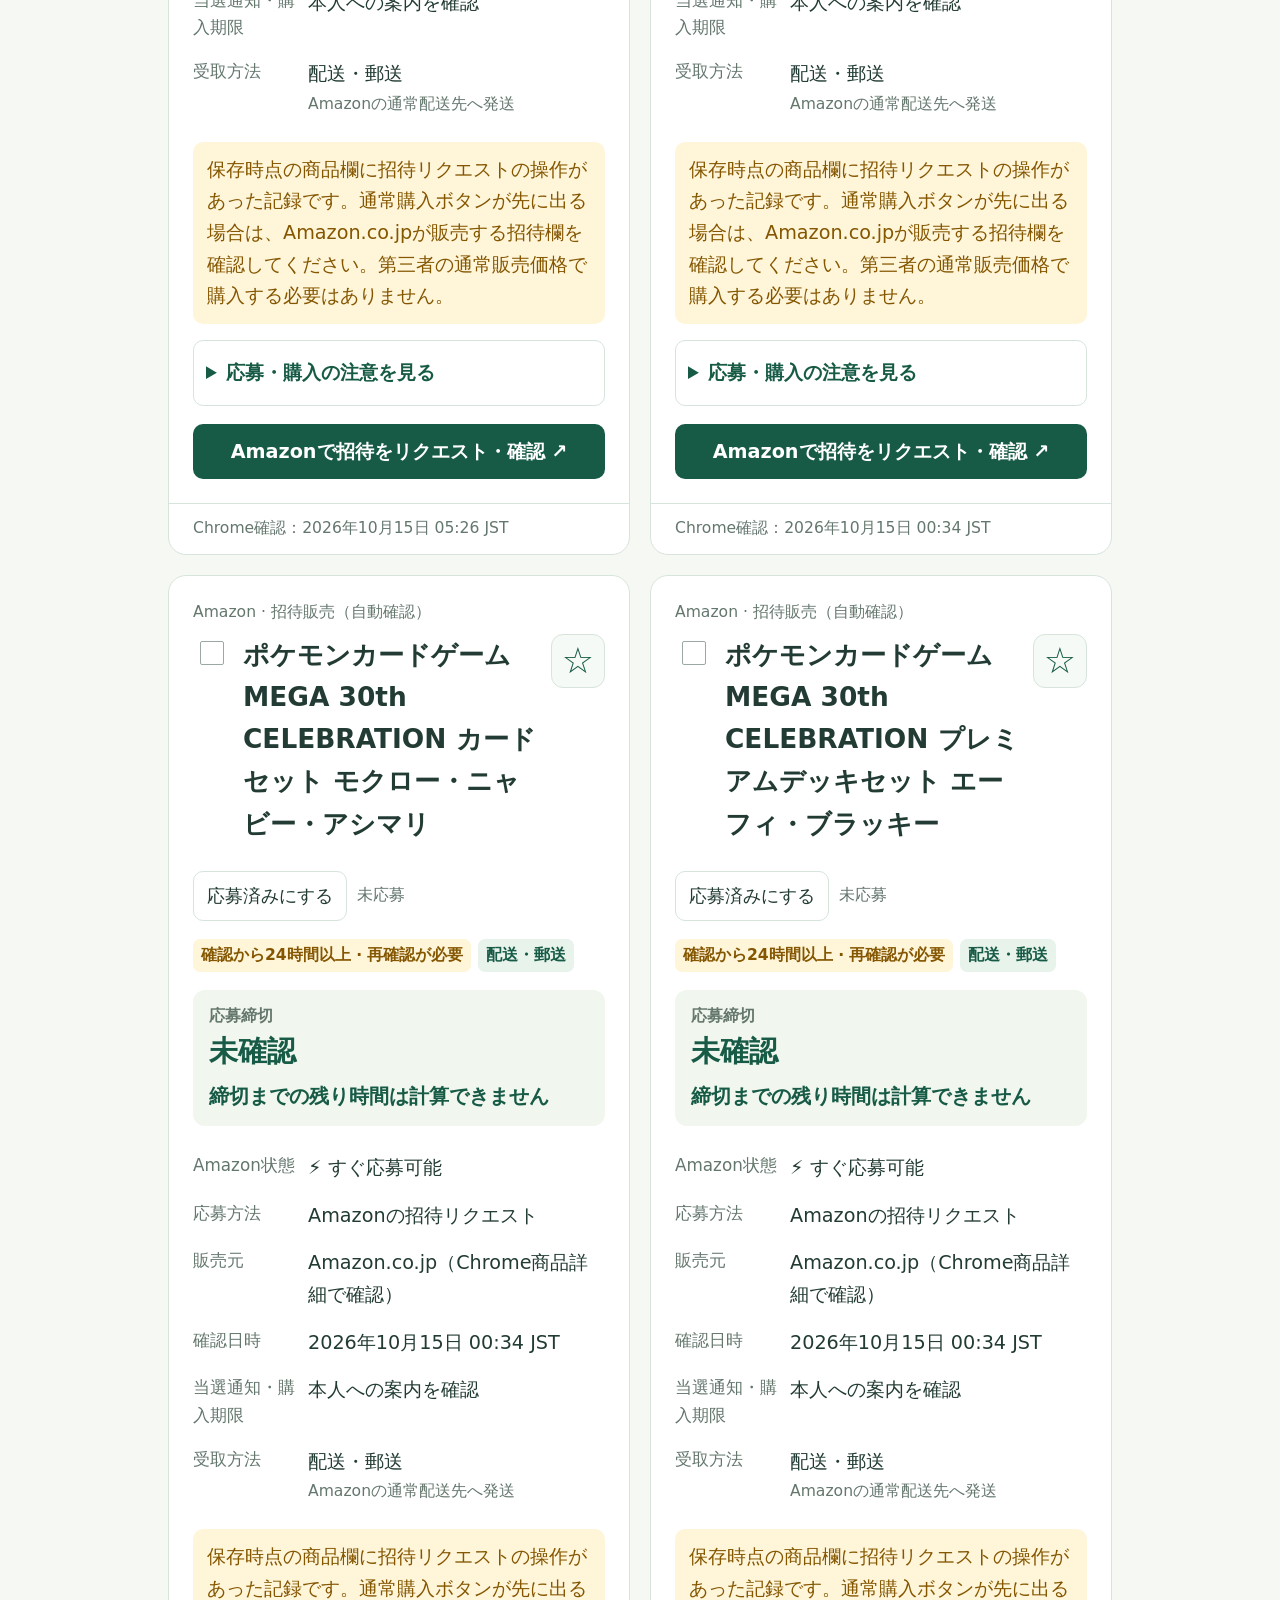
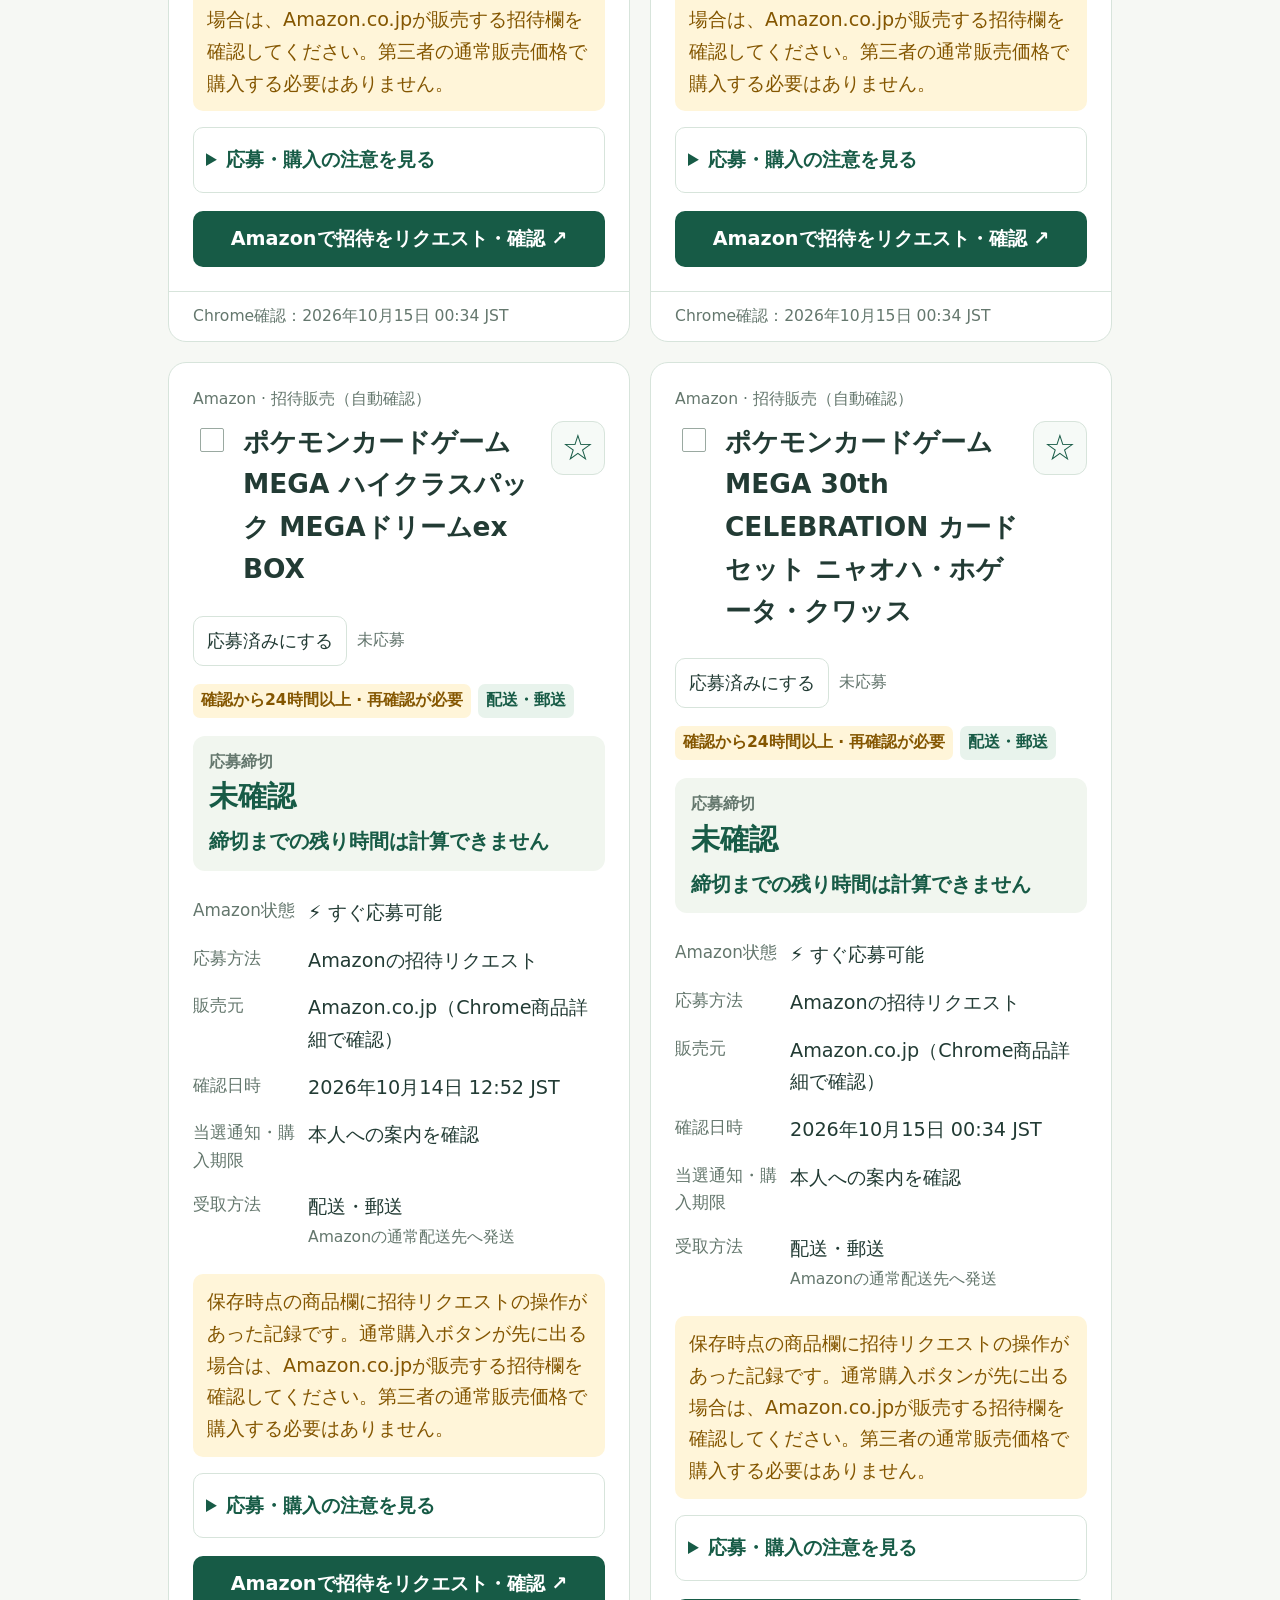
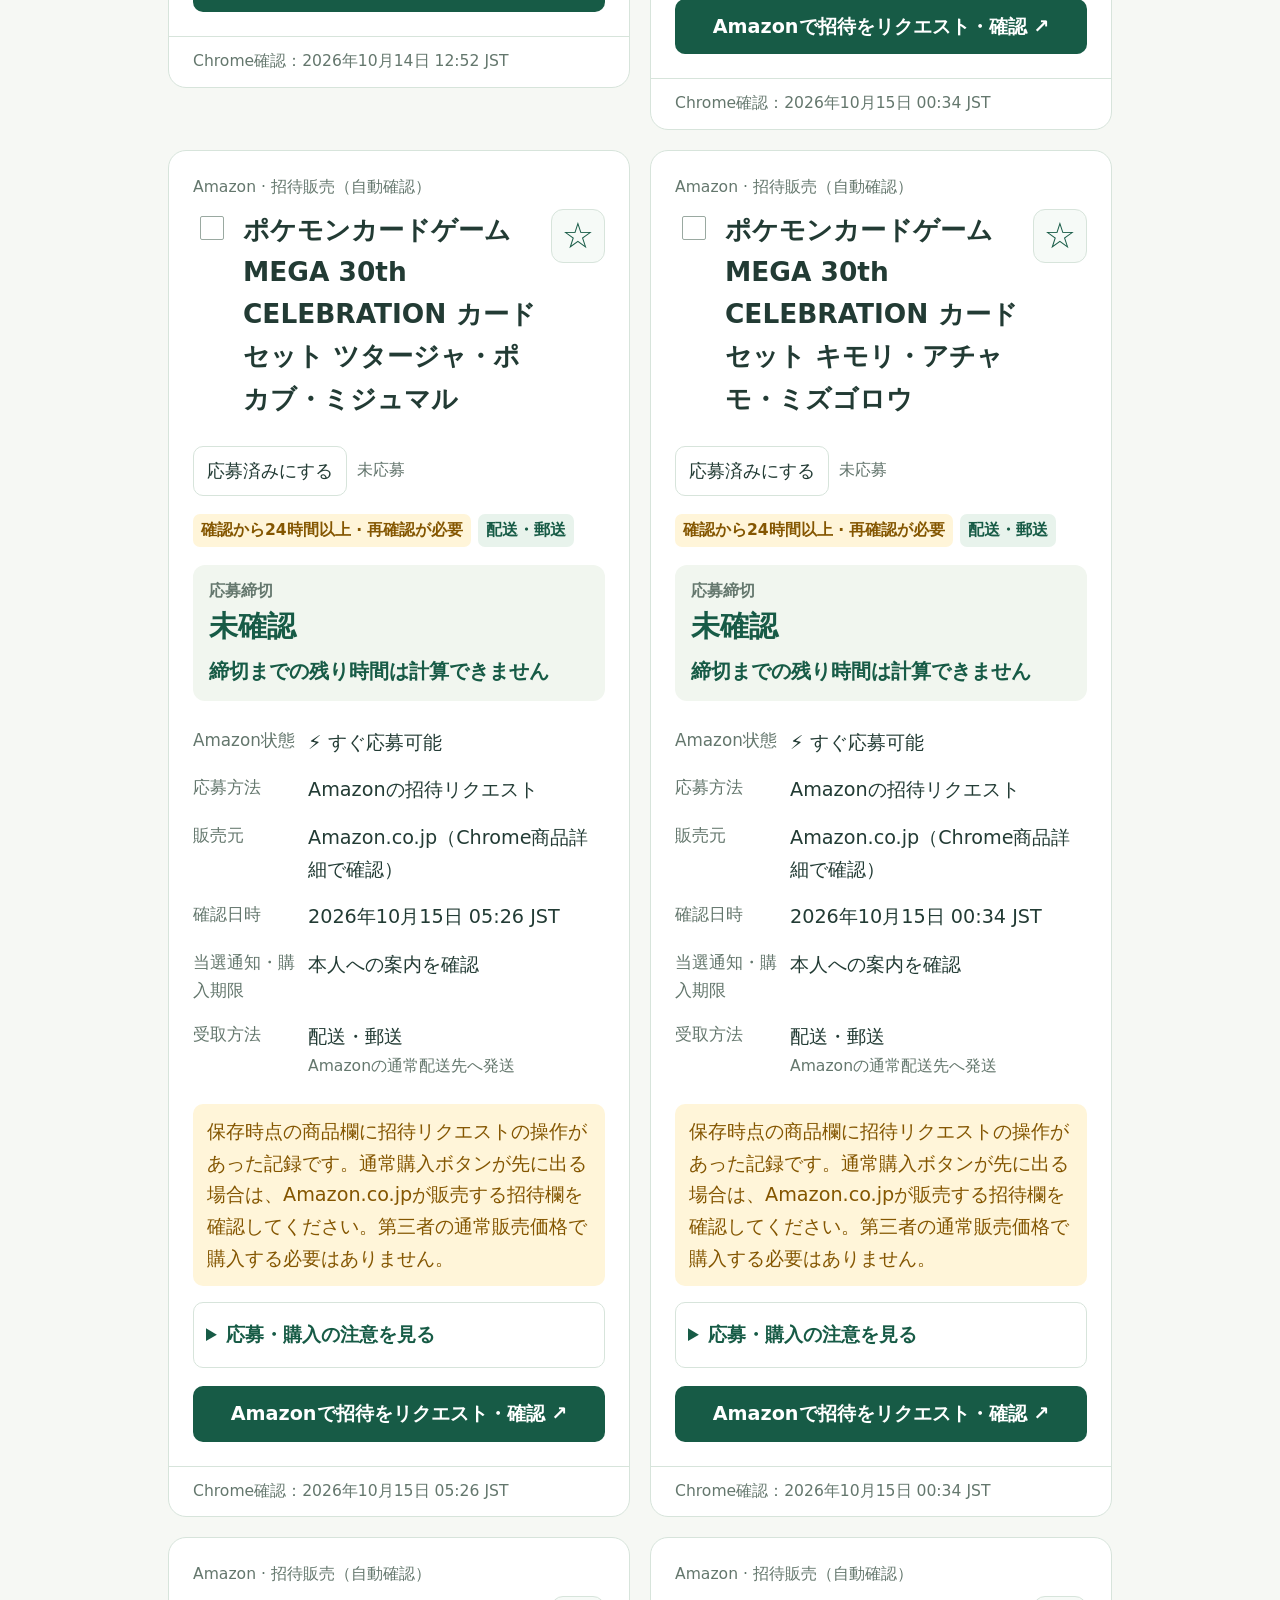
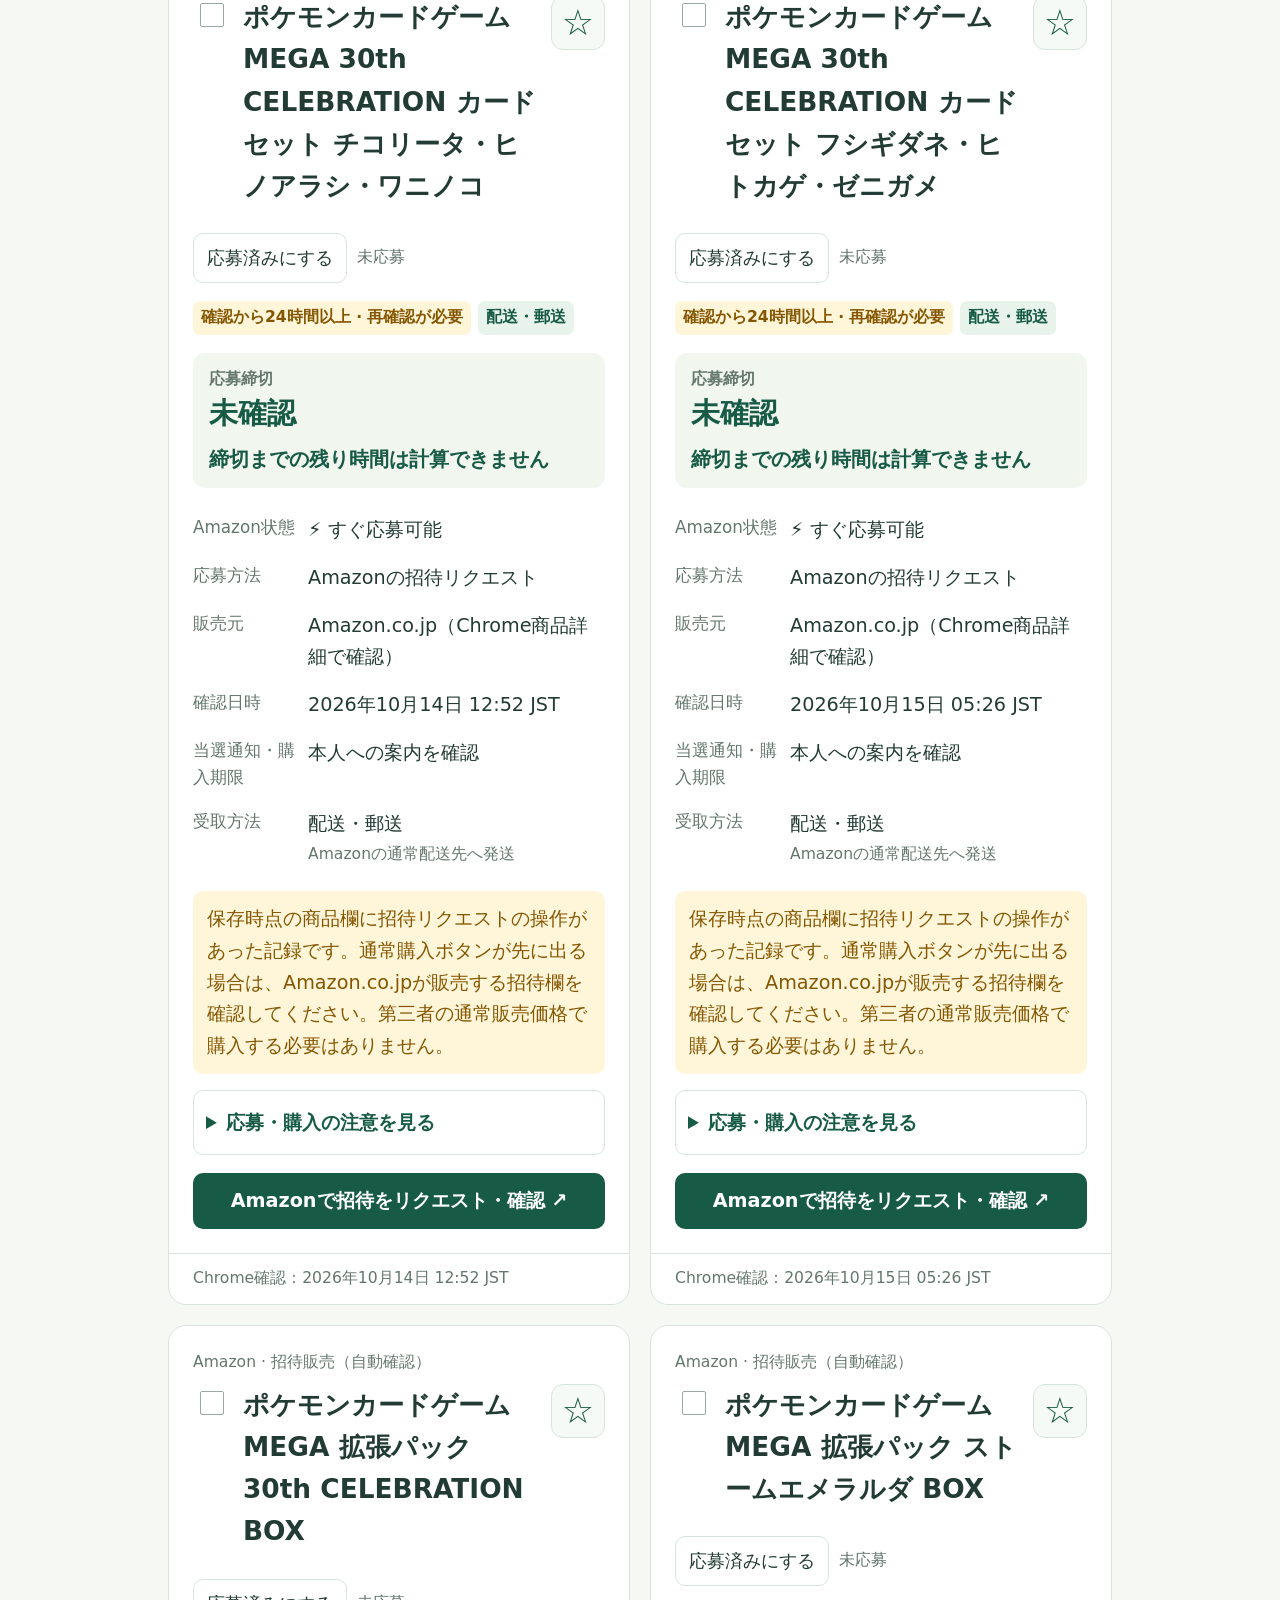
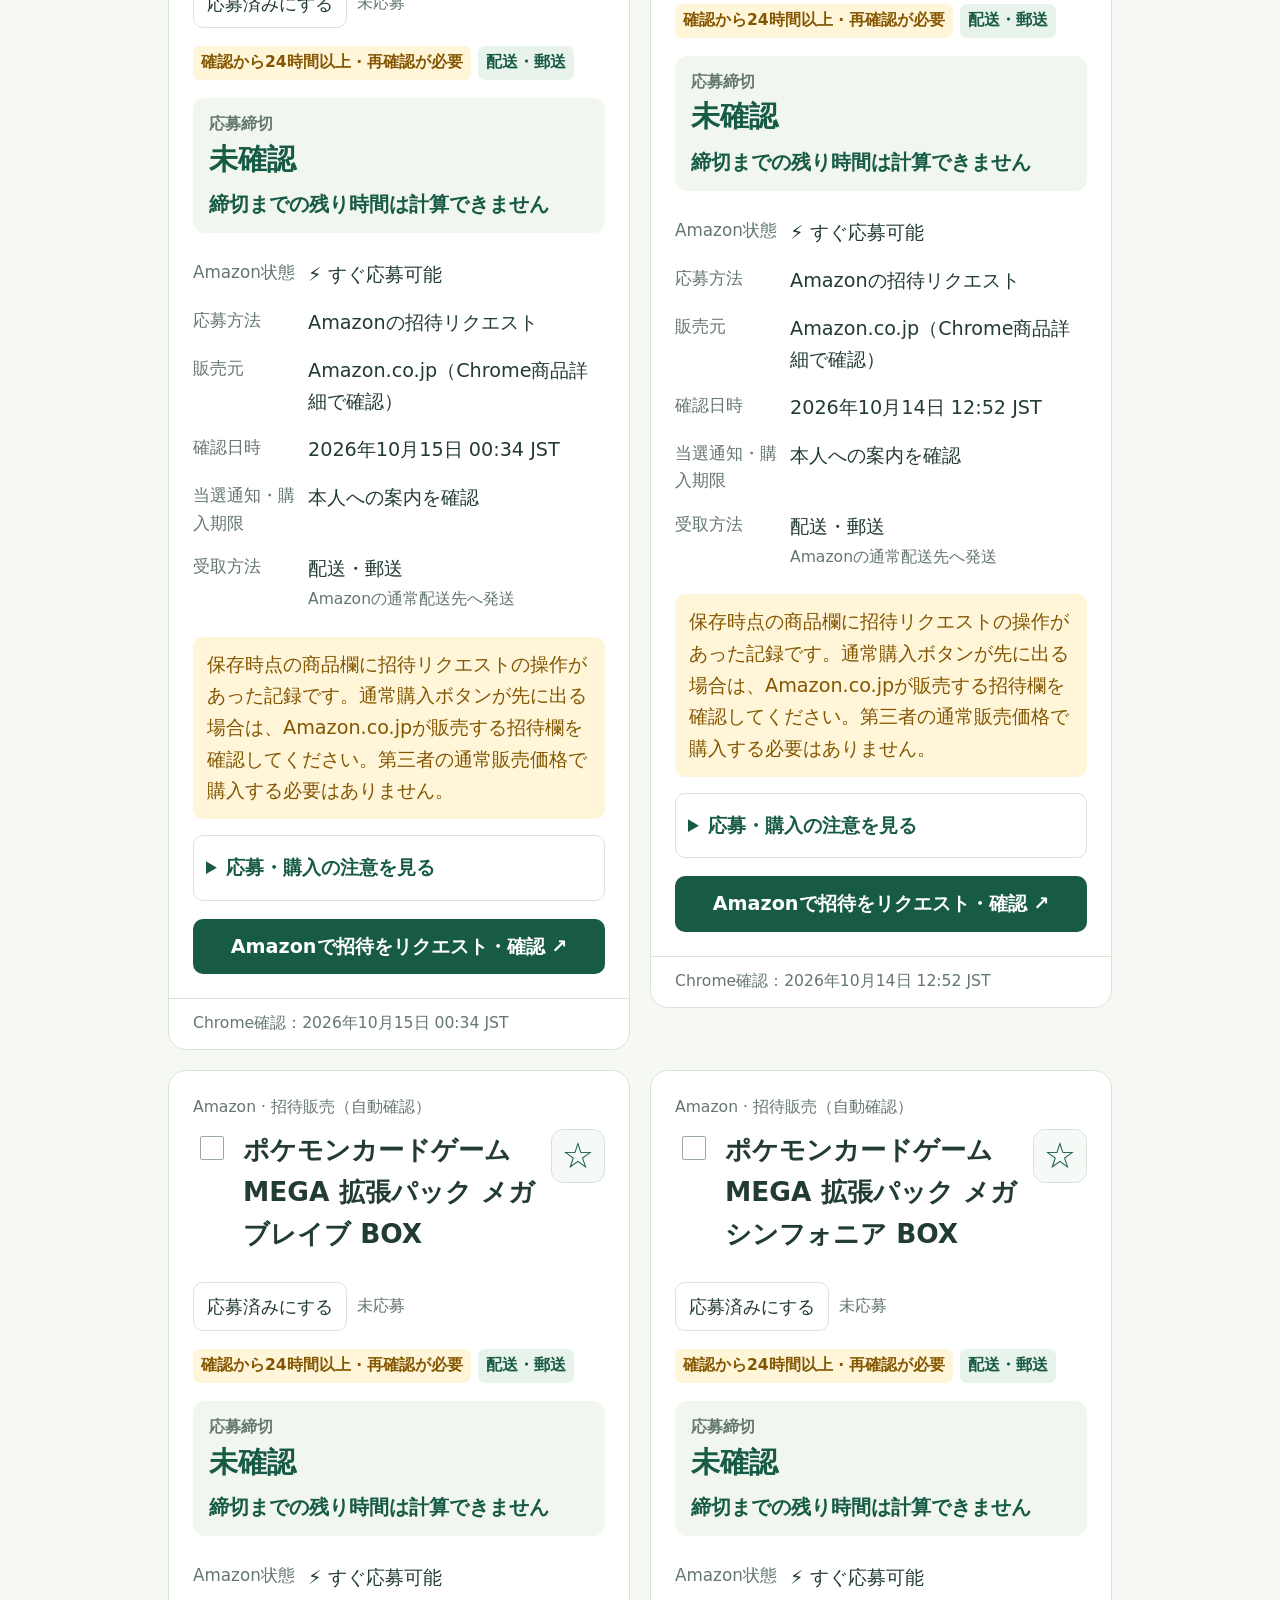
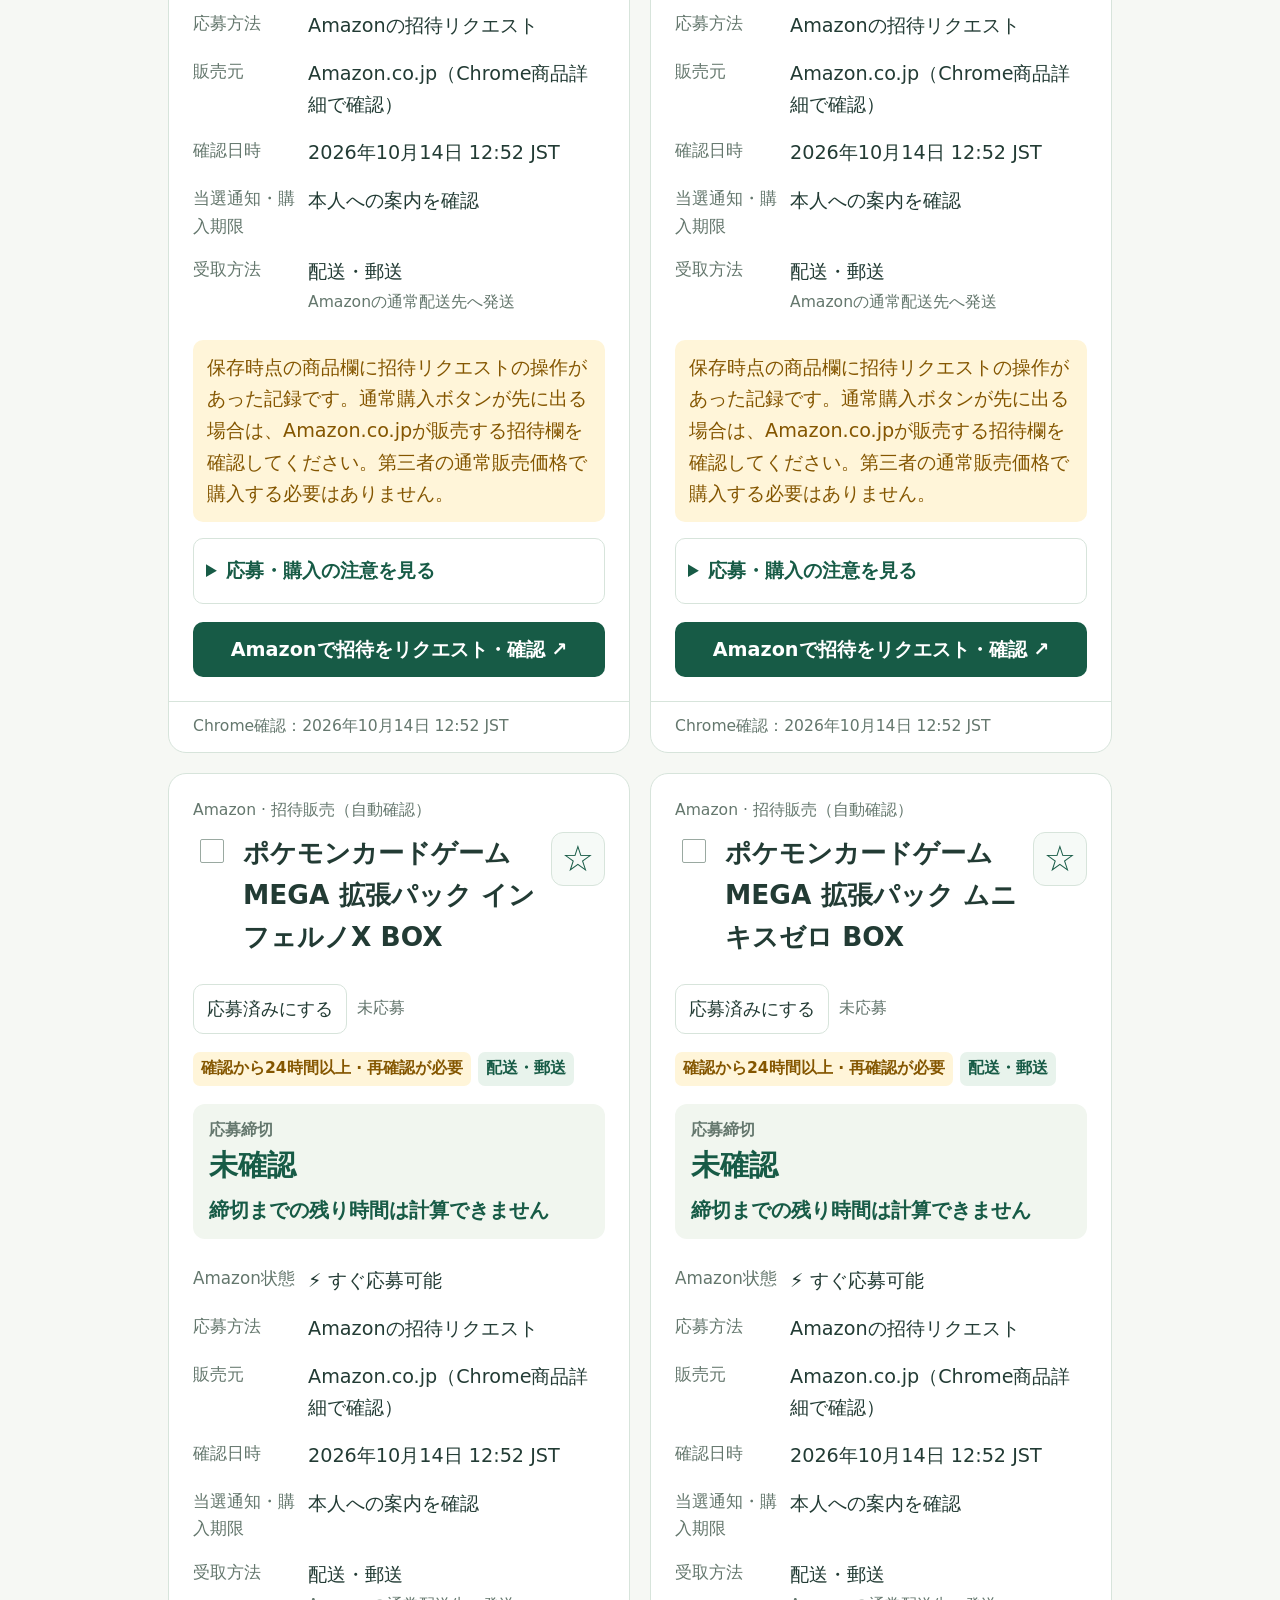
==== commit f3b35ced: "Replace unapplied filter with Amazon and Rakuten seller checkboxes" ====
--- a/index.html
+++ b/index.html
@@ -12,7 +12,7 @@
 <section class="personal-panel" aria-label="更新状況"><strong>情報源別の更新状況</strong><div id="source-updates"></div><p class="muted">掲載データに保存された日時です。直近の実行成功や、新規追加を保証する表示ではありません。取得失敗時は以前の情報を保持します。過去の実行履歴：<a href="https://github.com/yasuyasu55/pokemon-radar-mobile/actions" target="_blank" rel="noopener noreferrer">自動更新の実行履歴を確認 ↗</a></p></section><section class="personal-panel" aria-label="新しく追加された案件"><strong>前回確認後の新規：<span id="new-count">0</span>件</strong><p id="new-help"></p><label><input id="new-only" type="checkbox">新規だけ表示</label> <button id="ack-new" type="button">新規マークを確認済みにする</button><p class="muted">取得失敗や監視未稼働でも新規0件になる場合があります。募集がないことを意味しません。端末ごとの記録です。</p></section>
 <section id="amazon-import-panel" class="personal-panel" hidden><h2>PCで確認したAmazon案件</h2><p id="amazon-import-title"></p><p>商品欄の招待リクエストを確認した記録を、あなたのPC・スマホで共有します。応募は行いません。</p><button id="amazon-import-save" class="card-link" type="button">この確認結果を保存する</button><p id="amazon-import-status" role="status"></p></section>
 <p id="amazon-share-status" class="muted" role="status"></p>
-<section id="personal-panel" class="personal-panel" hidden><strong>マイ案件</strong><p id="sync-status" role="status">記録を読み込んでいます…</p><a id="sync-link" class="card-link" href="https://pokemon-radar-personal.precious-masa1997.chatgpt.site/radar/index.html">PC・スマホで同期する画面を開く ↗</a><p id="sync-help" class="muted">この画面の記録はこのブラウザ内に保存されます。端末間で共有する場合は上の個人用画面をお使いください。</p><button id="retry-sync" type="button" hidden>同期を再試行</button></section><details id="favorites-panel" class="favorites-panel"><summary>☆ お気に入り一覧（<span id="favorite-count">0</span>件）</summary><p class="muted">検索条件に関係なく、保存した案件を表示します。</p><section id="favorite-cases" aria-label="お気に入り案件一覧"></section></details><details class="search-panel"><summary>🔎 検索条件を変更する（タップで開閉）</summary><section class="filters" aria-label="絞り込み"><fieldset class="phase-filter"><legend>受付状態</legend><div class="phase-options"><label><input type="checkbox" name="phase" value="open" checked>受付中</label><label><input type="checkbox" name="phase" value="soon" checked>24時間以内に締切</label><label><input type="checkbox" name="phase" value="unknown" checked>期間未確認</label><label><input type="checkbox" name="phase" value="before" checked>応募開始前</label></div><button id="reset-phase" type="button">標準表示に戻す</button><p class="filter-note">締切済み案件は通常一覧から除外します。</p></fieldset><fieldset class="receiving-filter"><legend>受取方法（未選択＝すべて）</legend><div class="receiving-options"><label><input type="checkbox" name="receiving" value="delivery">配送・郵送</label><label><input type="checkbox" name="receiving" value="store">店頭受取</label><label><input type="checkbox" name="receiving" value="unknown">未確認</label></div><button id="clear-receiving" type="button">選択を解除</button></fieldset><div class="search"><label for="store">受取店舗名</label><input id="store" type="search" placeholder="例：安城、プレイズ"></div><fieldset class="personal-filter"><legend>マイ案件で絞り込む</legend><label><input id="unapplied-only" type="checkbox">未応募だけ</label><label><input id="amazon-only" type="checkbox">Amazon招待だけ</label></fieldset></section></details>
+<section id="personal-panel" class="personal-panel" hidden><strong>マイ案件</strong><p id="sync-status" role="status">記録を読み込んでいます…</p><a id="sync-link" class="card-link" href="https://pokemon-radar-personal.precious-masa1997.chatgpt.site/radar/index.html">PC・スマホで同期する画面を開く ↗</a><p id="sync-help" class="muted">この画面の記録はこのブラウザ内に保存されます。端末間で共有する場合は上の個人用画面をお使いください。</p><button id="retry-sync" type="button" hidden>同期を再試行</button></section><details id="favorites-panel" class="favorites-panel"><summary>☆ お気に入り一覧（<span id="favorite-count">0</span>件）</summary><p class="muted">検索条件に関係なく、保存した案件を表示します。</p><section id="favorite-cases" aria-label="お気に入り案件一覧"></section></details><details class="search-panel"><summary>🔎 検索条件を変更する（タップで開閉）</summary><section class="filters" aria-label="絞り込み"><fieldset class="phase-filter"><legend>受付状態</legend><div class="phase-options"><label><input type="checkbox" name="phase" value="open" checked>受付中</label><label><input type="checkbox" name="phase" value="soon" checked>24時間以内に締切</label><label><input type="checkbox" name="phase" value="unknown" checked>期間未確認</label><label><input type="checkbox" name="phase" value="before" checked>応募開始前</label></div><button id="reset-phase" type="button">標準表示に戻す</button><p class="filter-note">締切済み案件は通常一覧から除外します。</p></fieldset><fieldset class="receiving-filter"><legend>受取方法（未選択＝すべて）</legend><div class="receiving-options"><label><input type="checkbox" name="receiving" value="delivery">配送・郵送</label><label><input type="checkbox" name="receiving" value="store">店頭受取</label><label><input type="checkbox" name="receiving" value="unknown">未確認</label></div><button id="clear-receiving" type="button">選択を解除</button></fieldset><div class="search"><label for="store">受取店舗名</label><input id="store" type="search" placeholder="例：安城、プレイズ"></div><fieldset class="personal-filter"><legend>販売先で絞り込む（未選択＝すべて）</legend><label><input id="amazon-only" type="checkbox">Amazon招待</label><label><input id="rakuten-only" type="checkbox">楽天ブックス</label></fieldset></section></details>
 <section id="share-panel" class="share-panel" hidden>
   <div><strong><b id="share-count">0</b>件選択中</strong><span>選択した案件に対する操作</span></div>
   <div class="share-actions">
@@ -25,6 +25,6 @@
 <div class="list-heading"><h2>抽選案件</h2><span id="count">—</span></div><p id="filter-description" class="muted"></p>
 <section id="cases" aria-label="抽選案件一覧"></section>
 <footer>公式情報を整理した閲覧版です。応募は販売元の公式アプリ等で行ってください。<br>応募済みは利用者が記録する機能です。ボタンを押しても応募手続きは行われません。</footer>
-</main><script type="module" src="app.mjs?v=0134"></script><script type="module" src="install.mjs?v=0113"></script></body></html>
+</main><script type="module" src="app.mjs?v=0135"></script><script type="module" src="install.mjs?v=0113"></script></body></html>
 
 
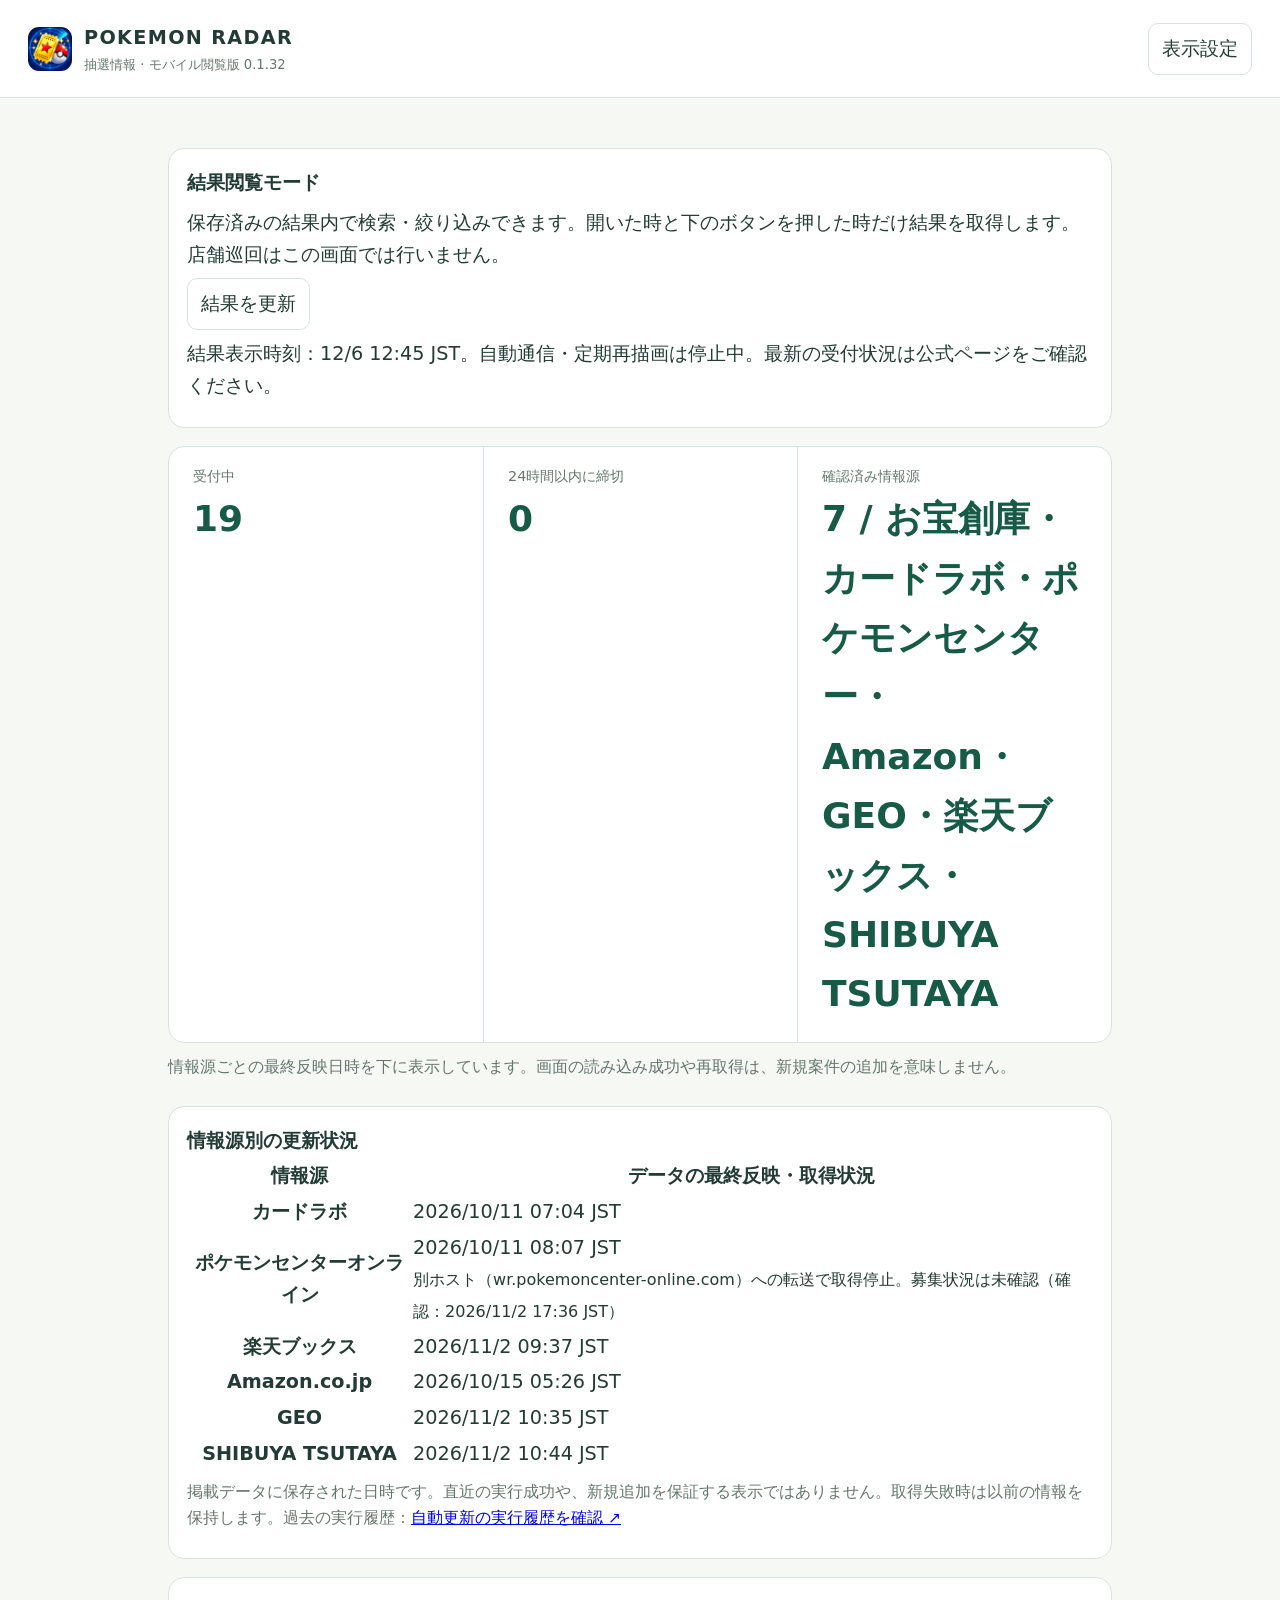
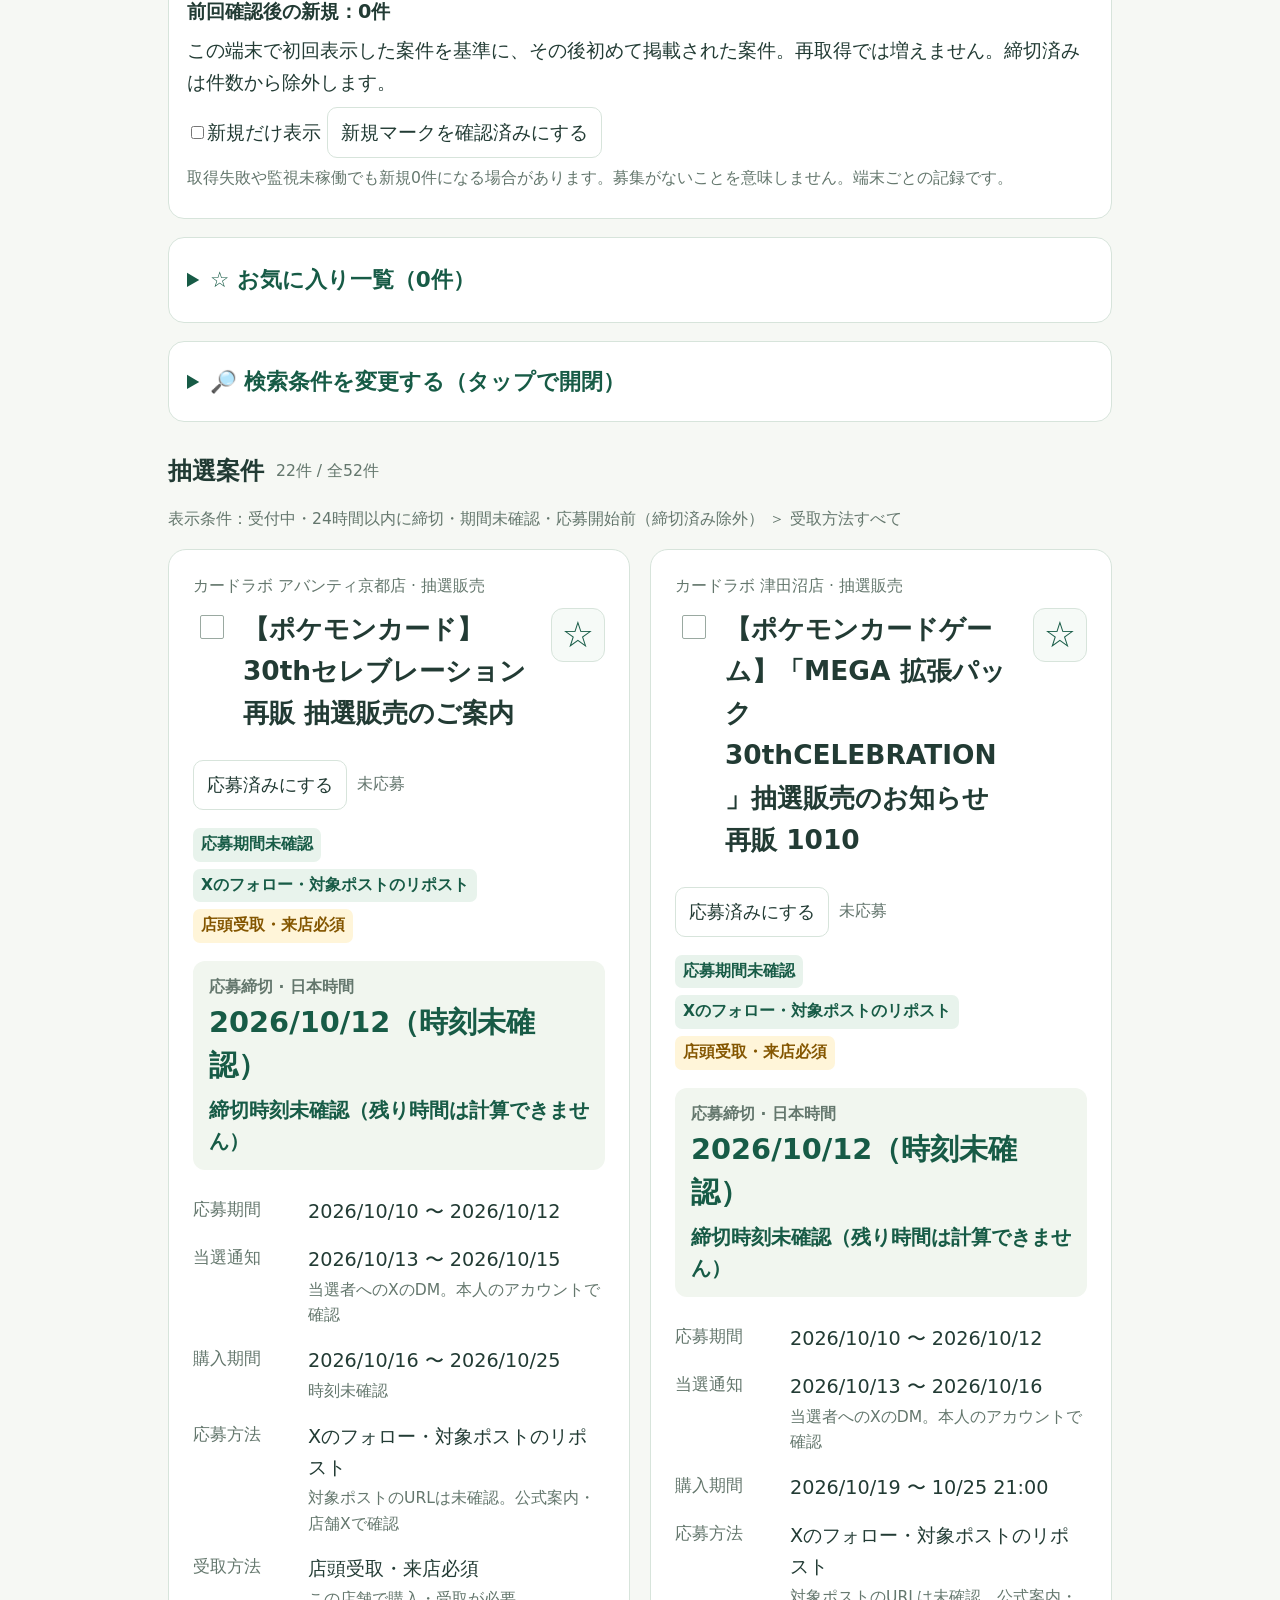
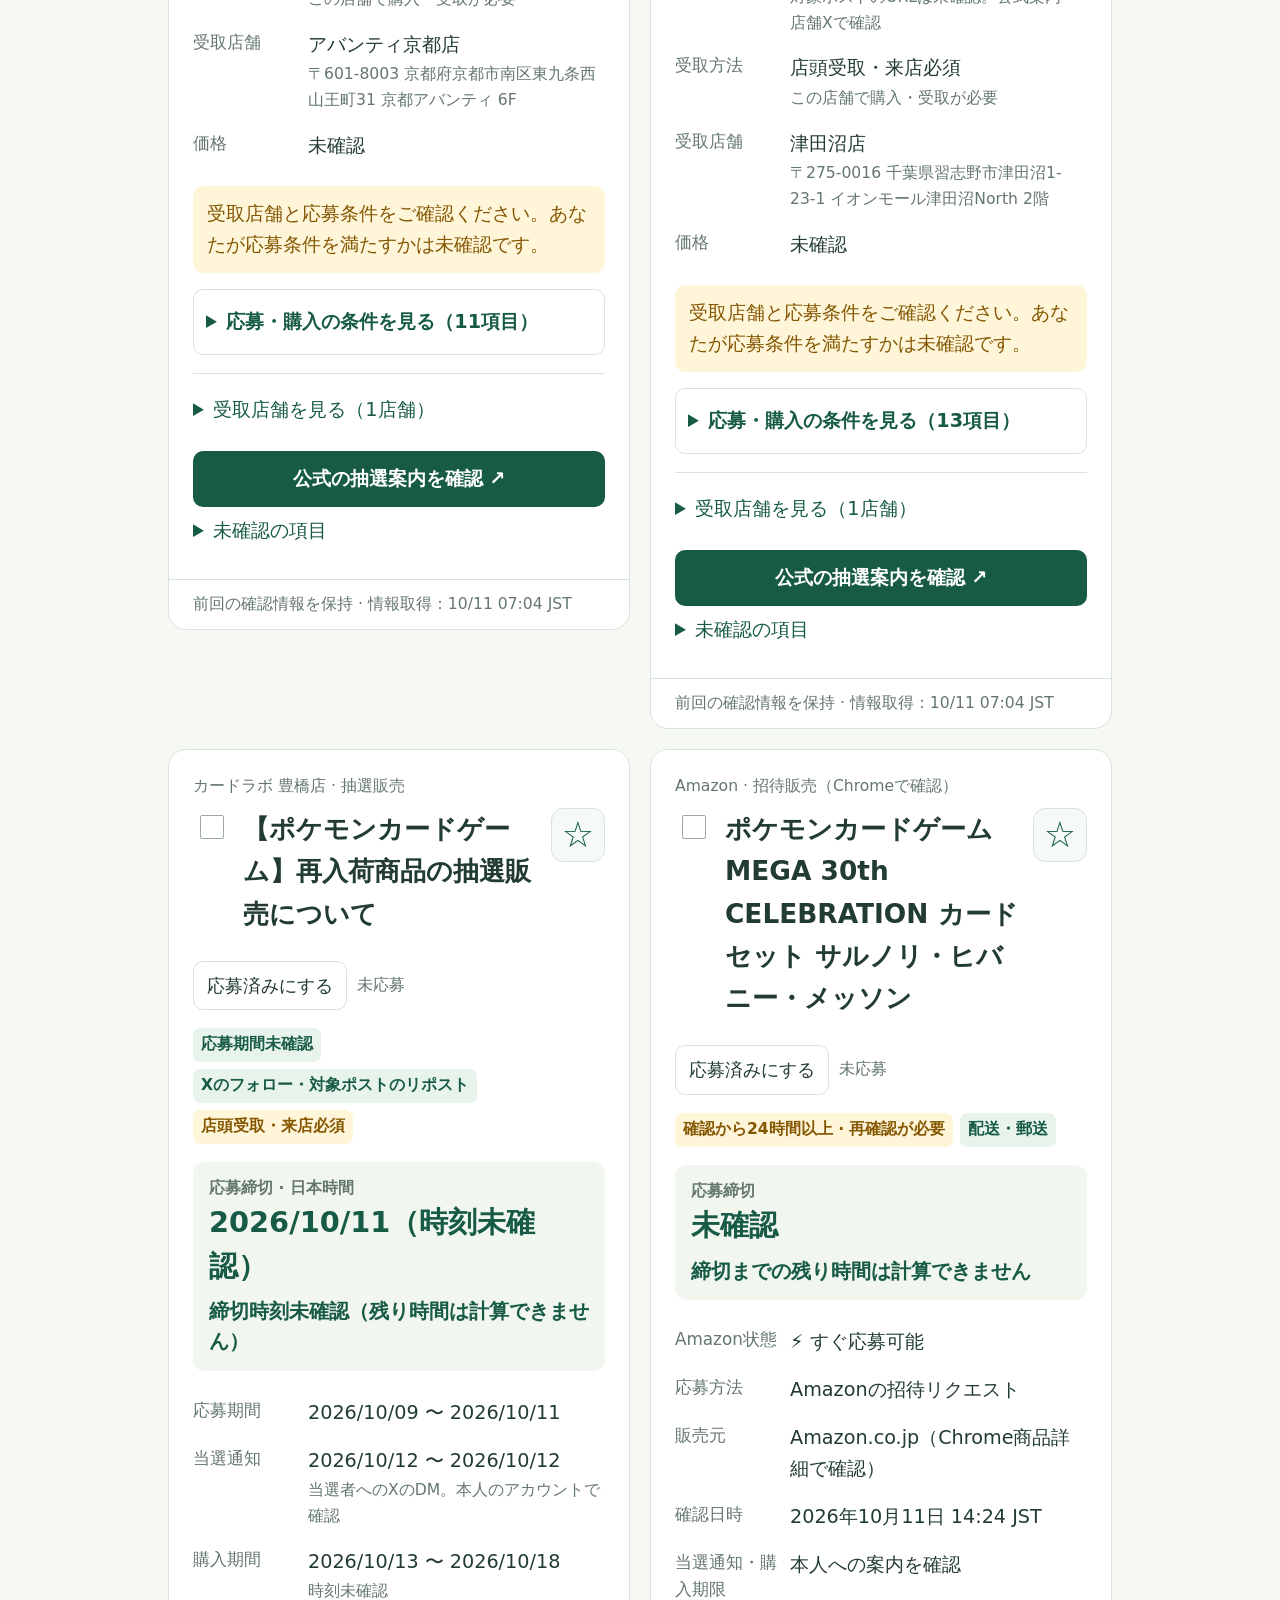
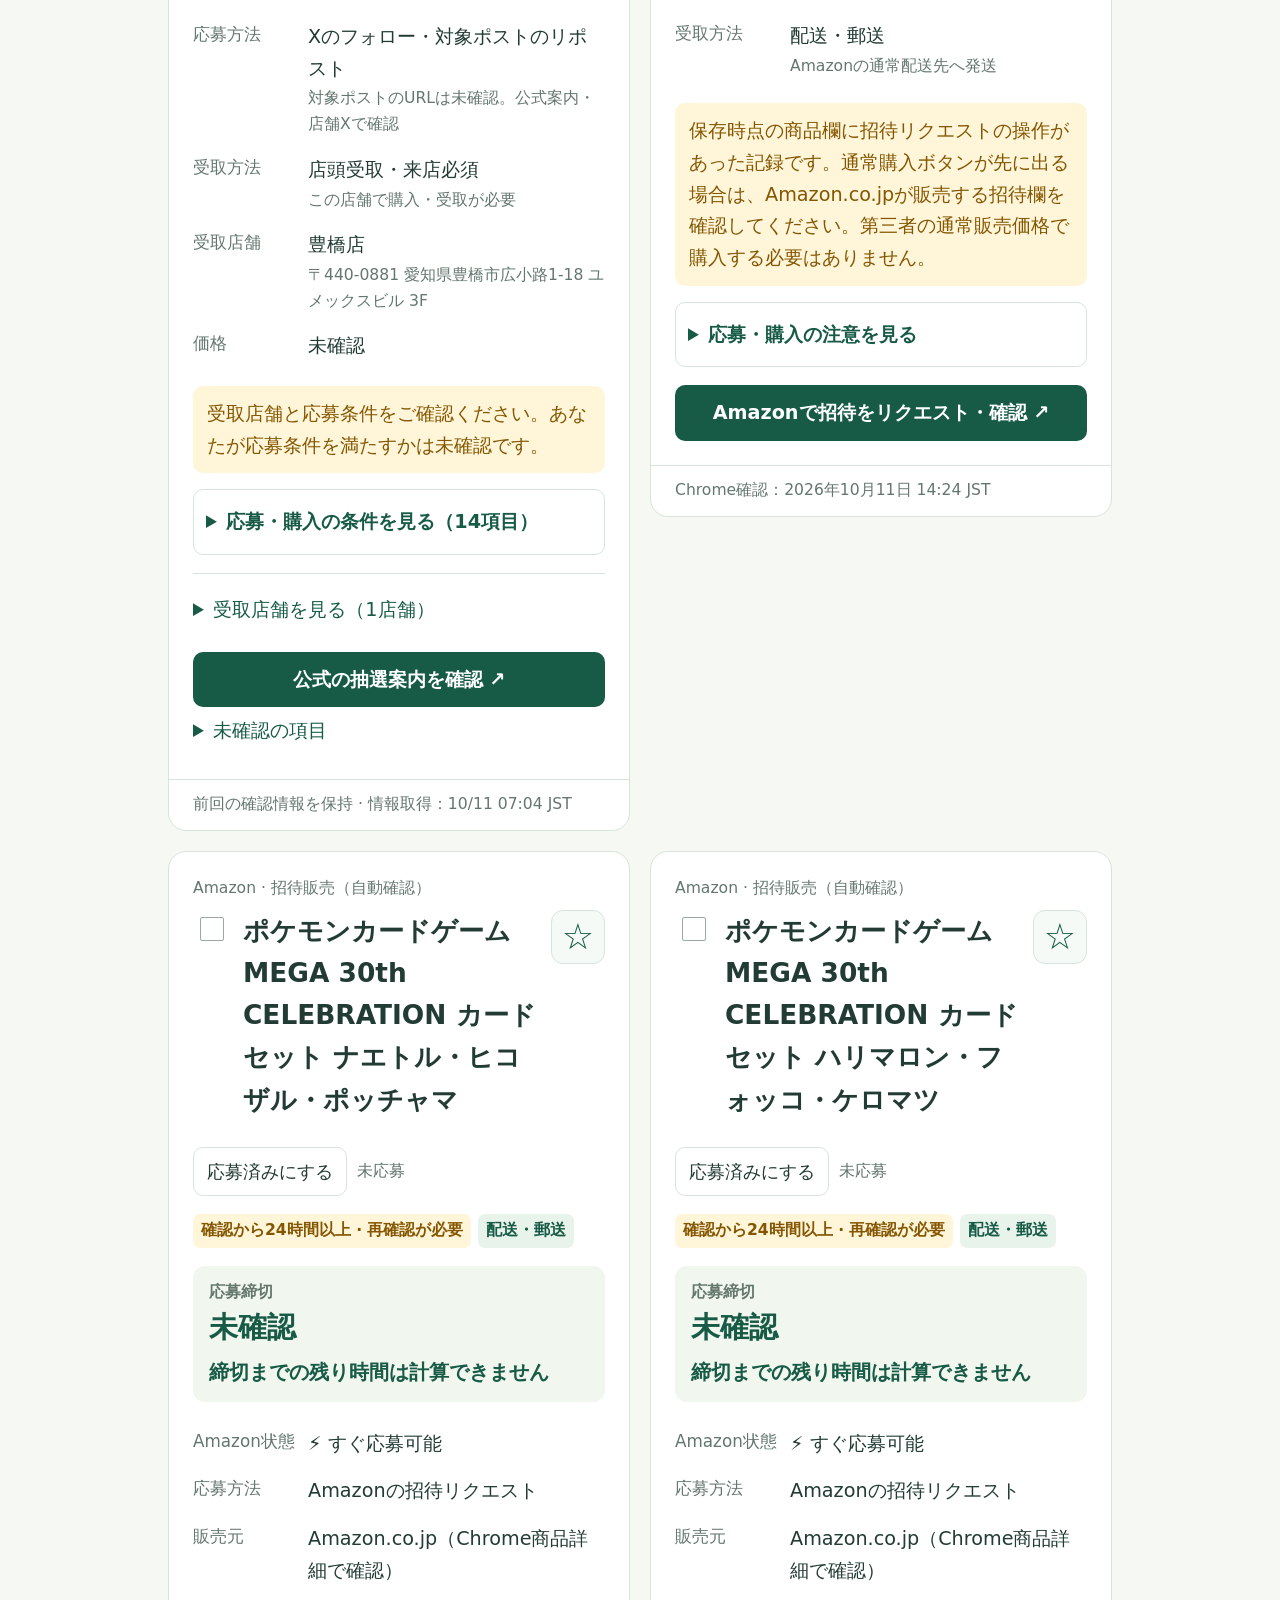
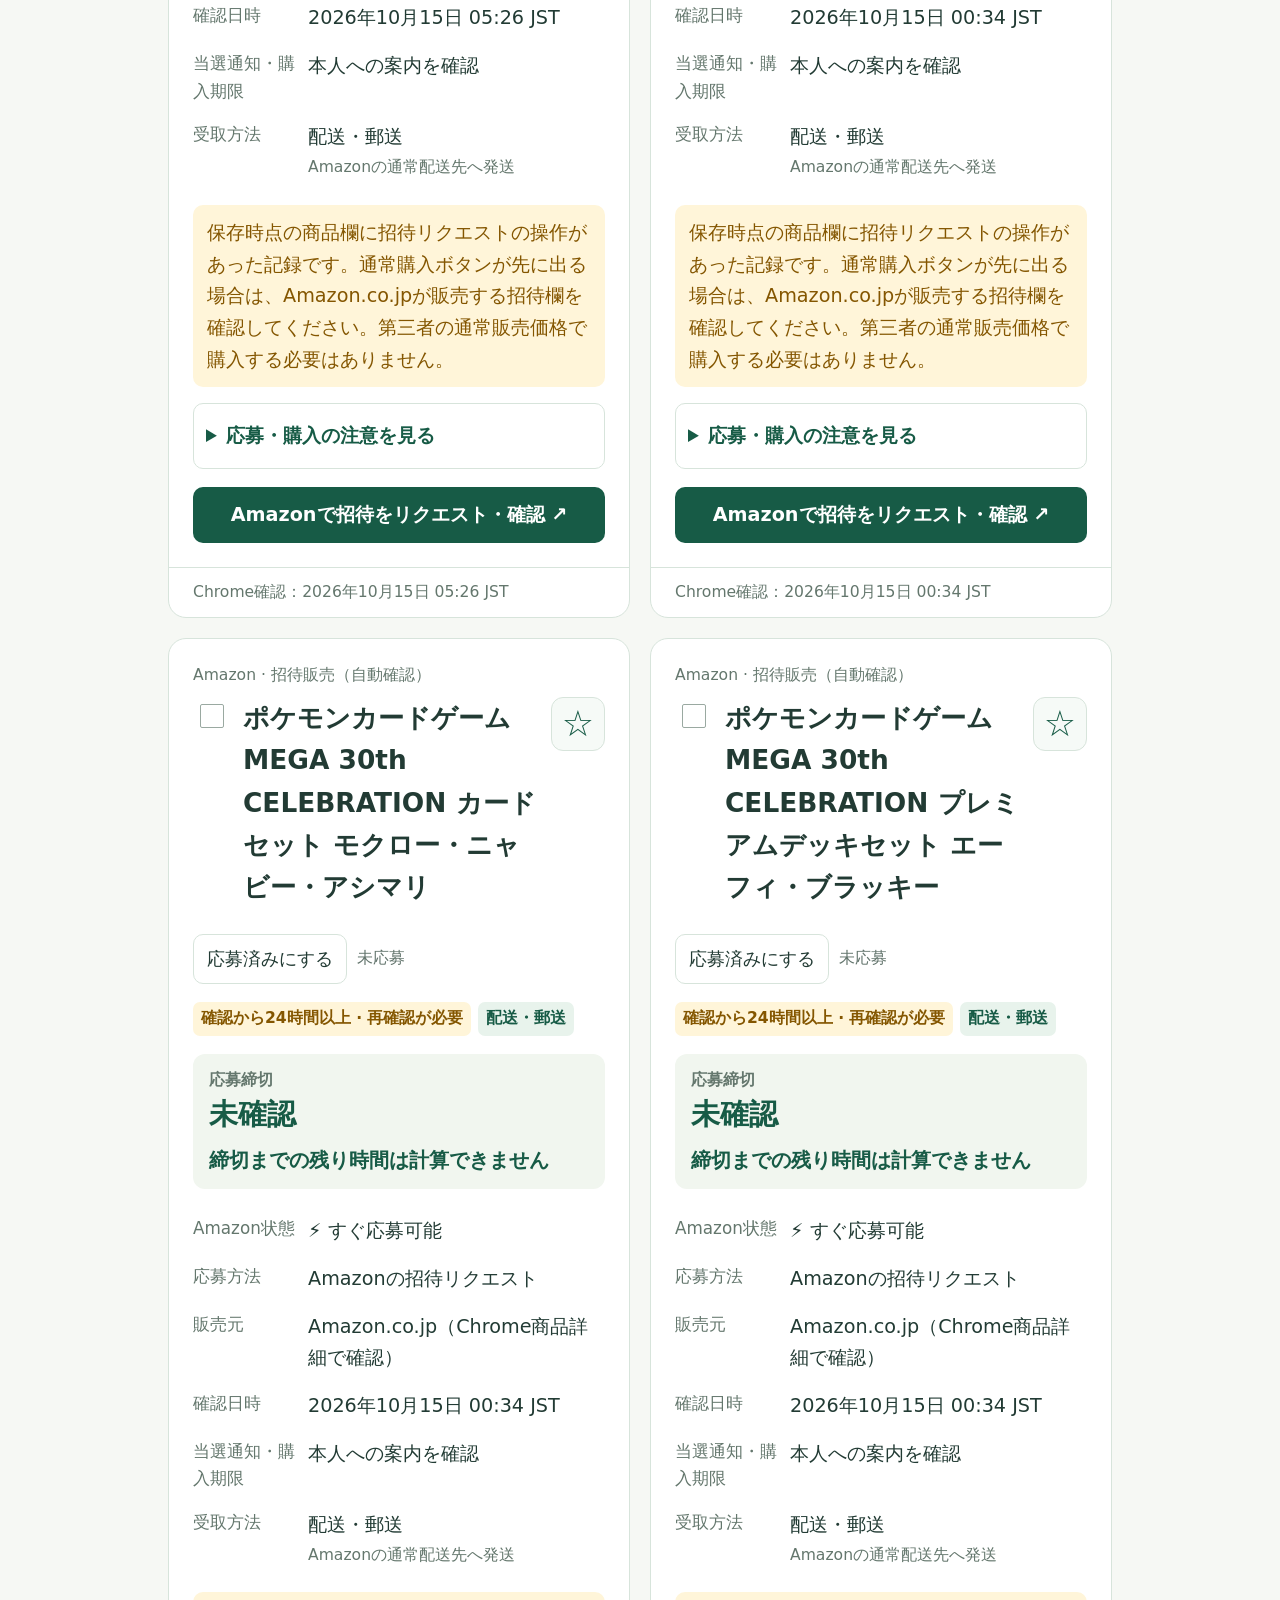
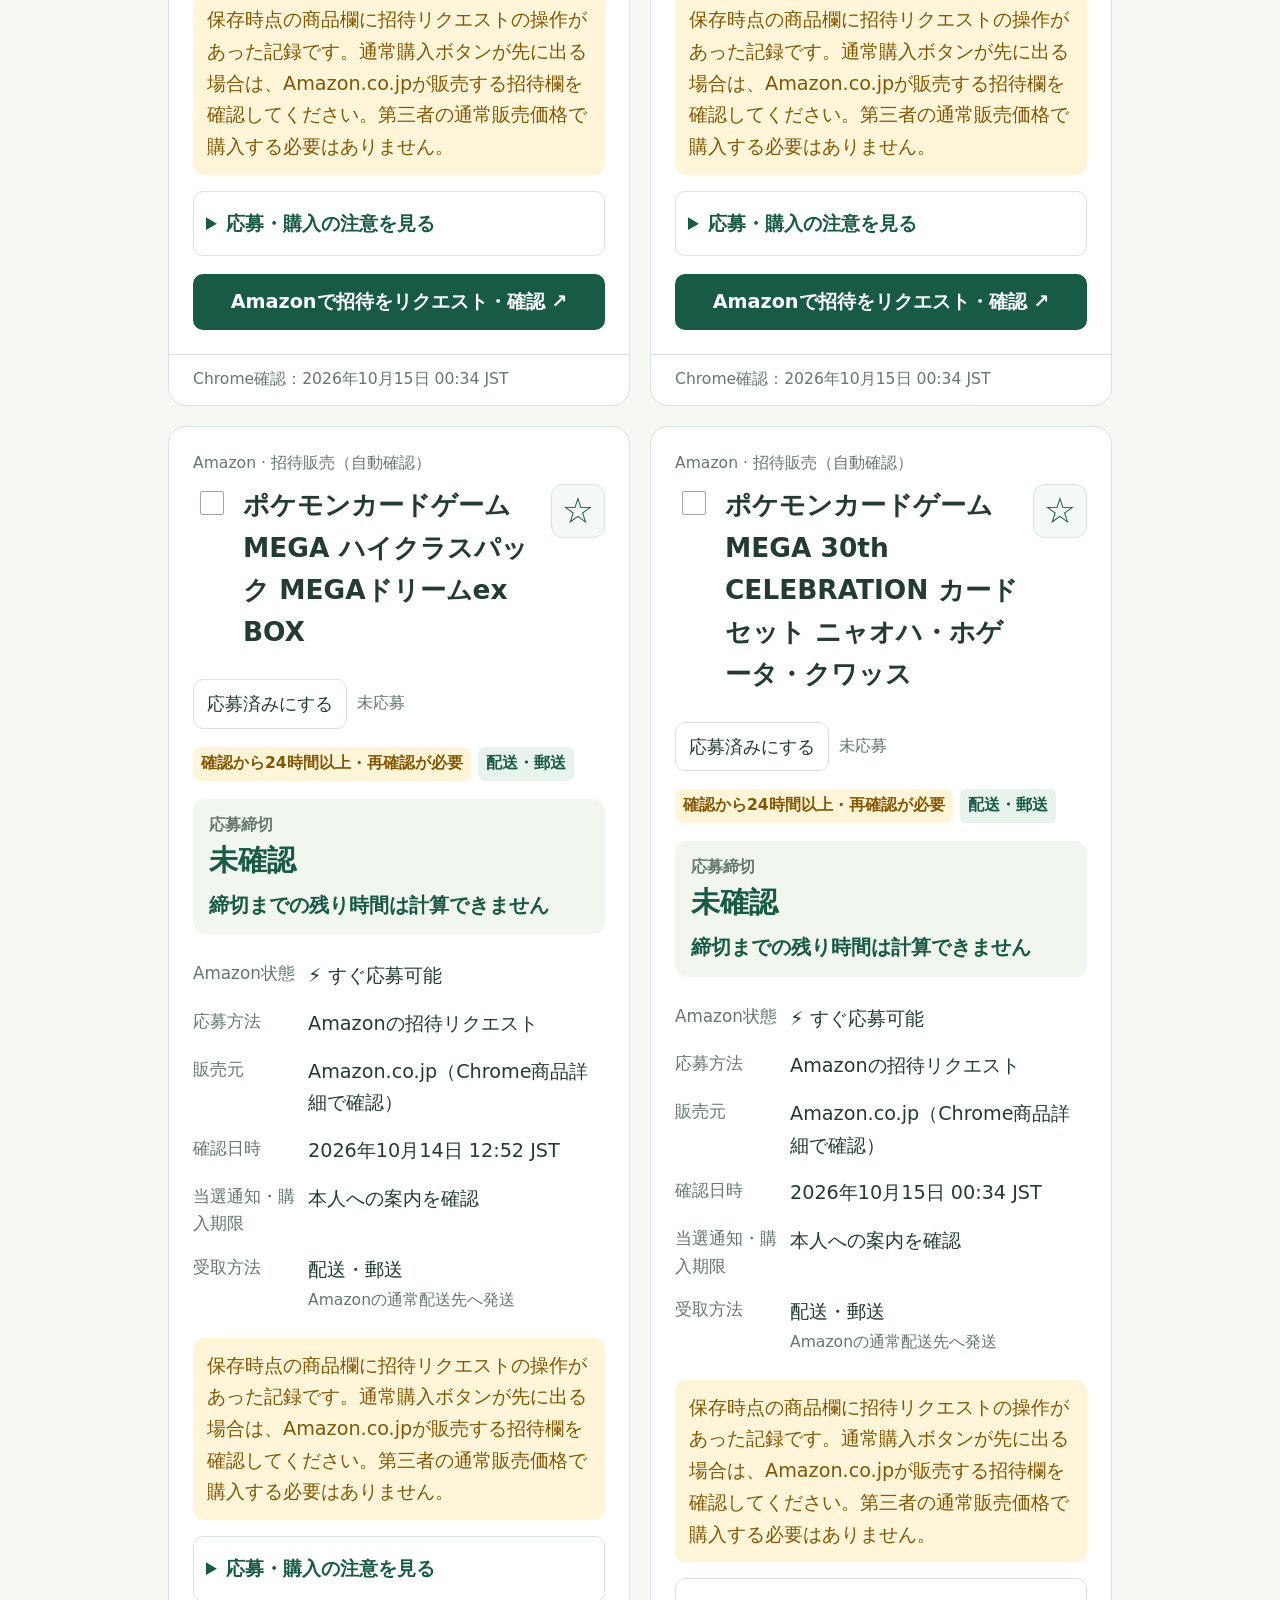
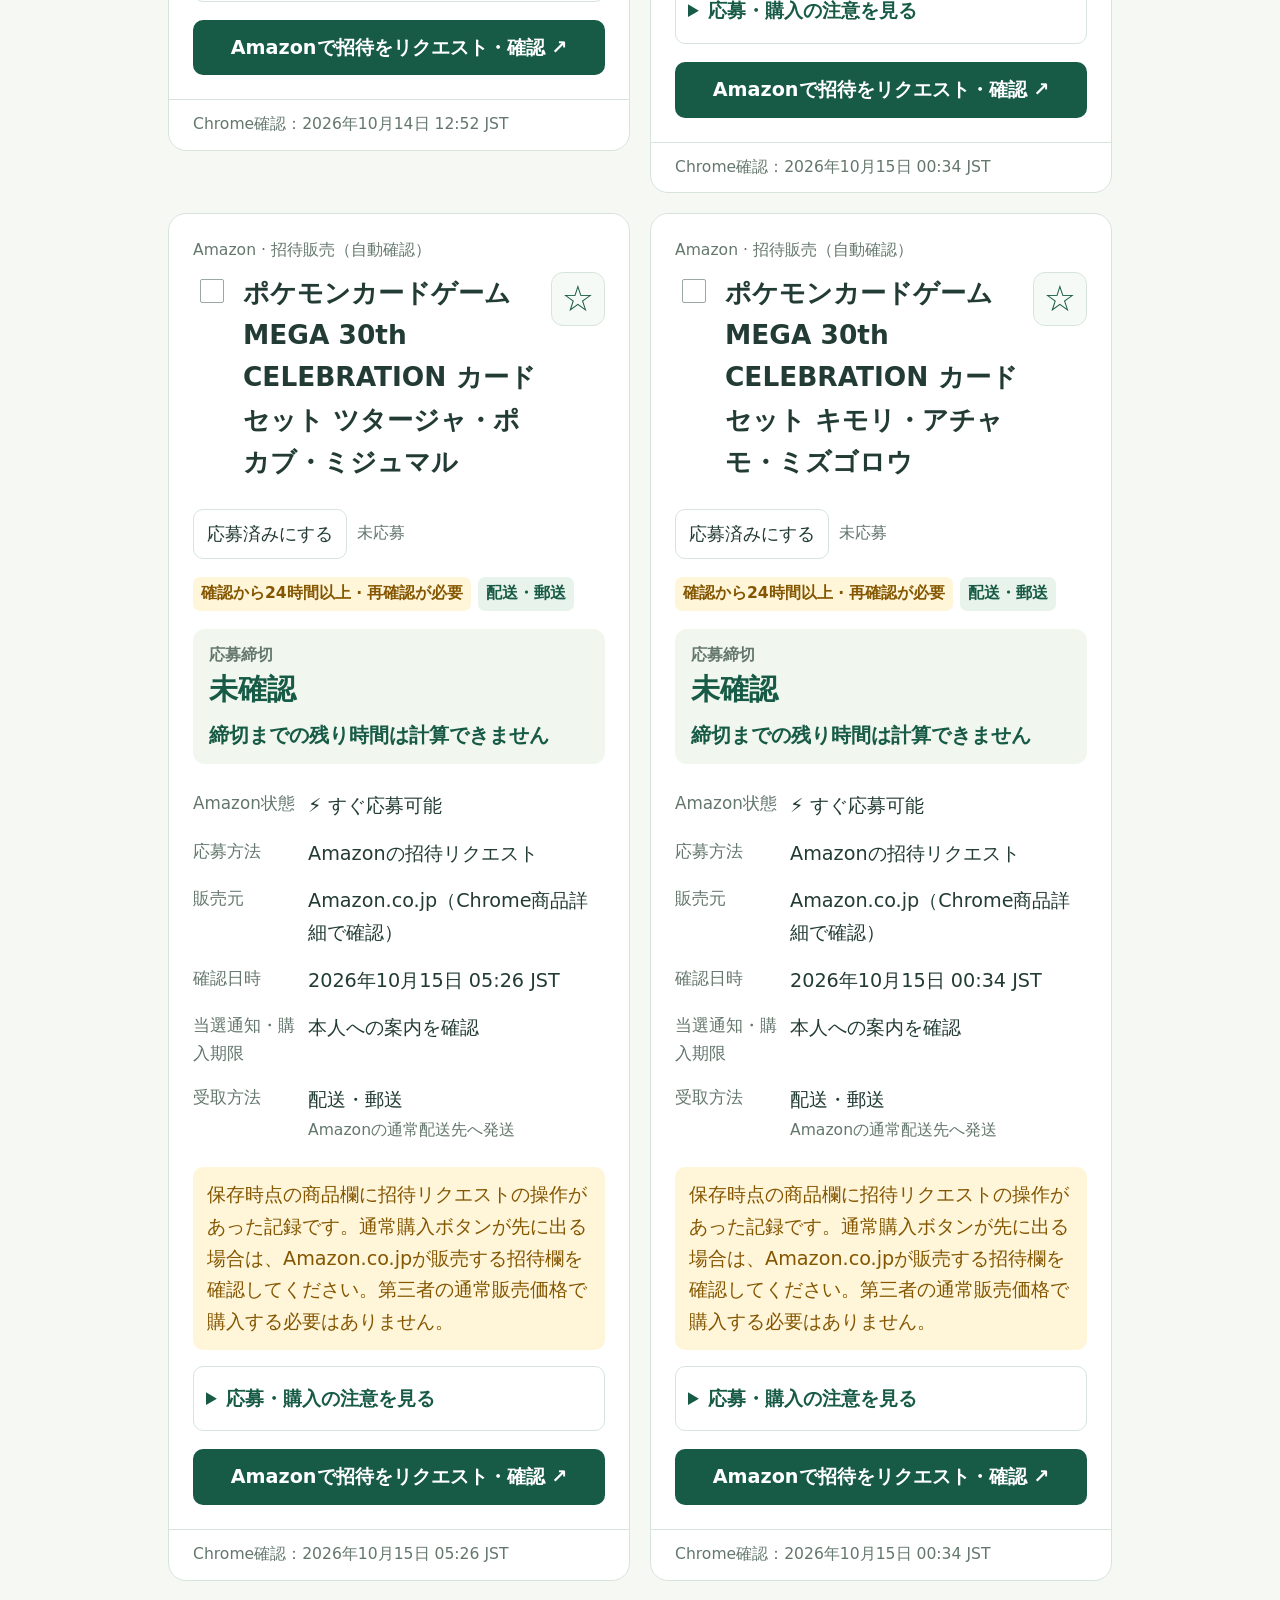
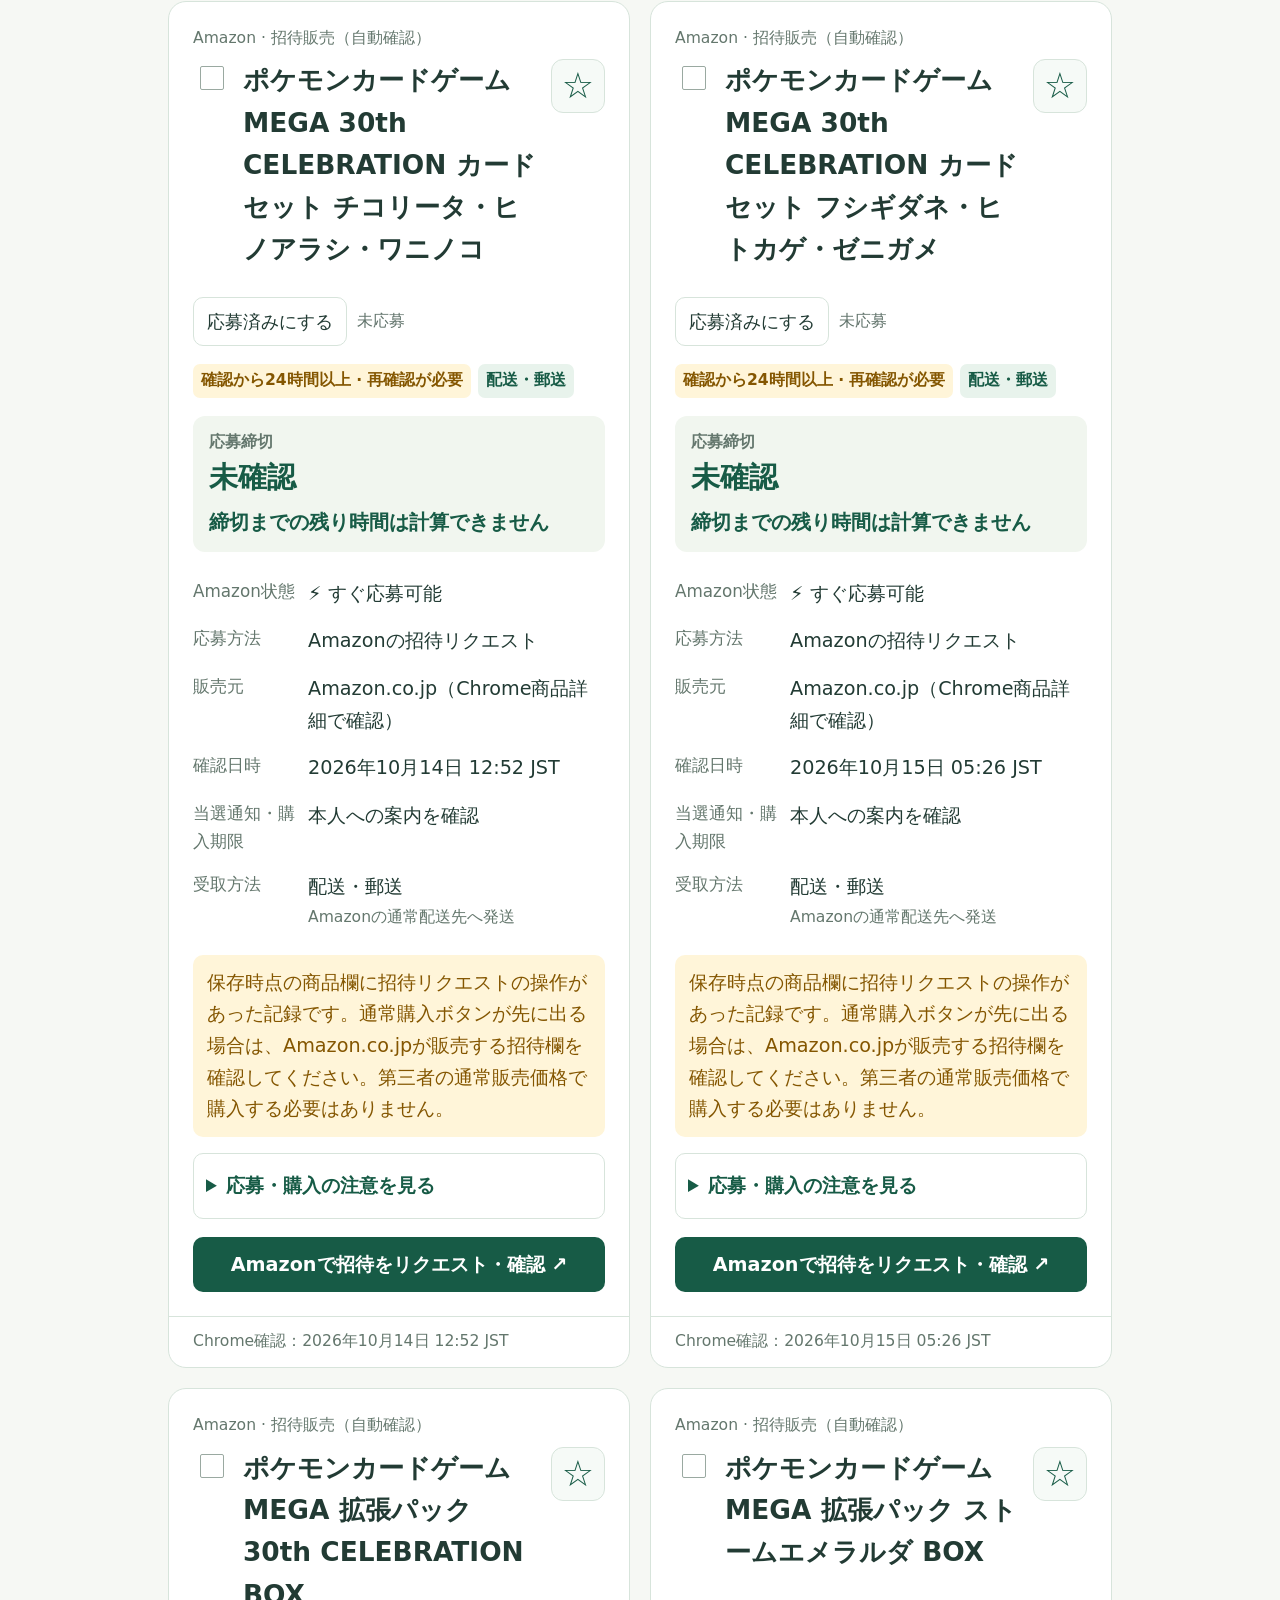
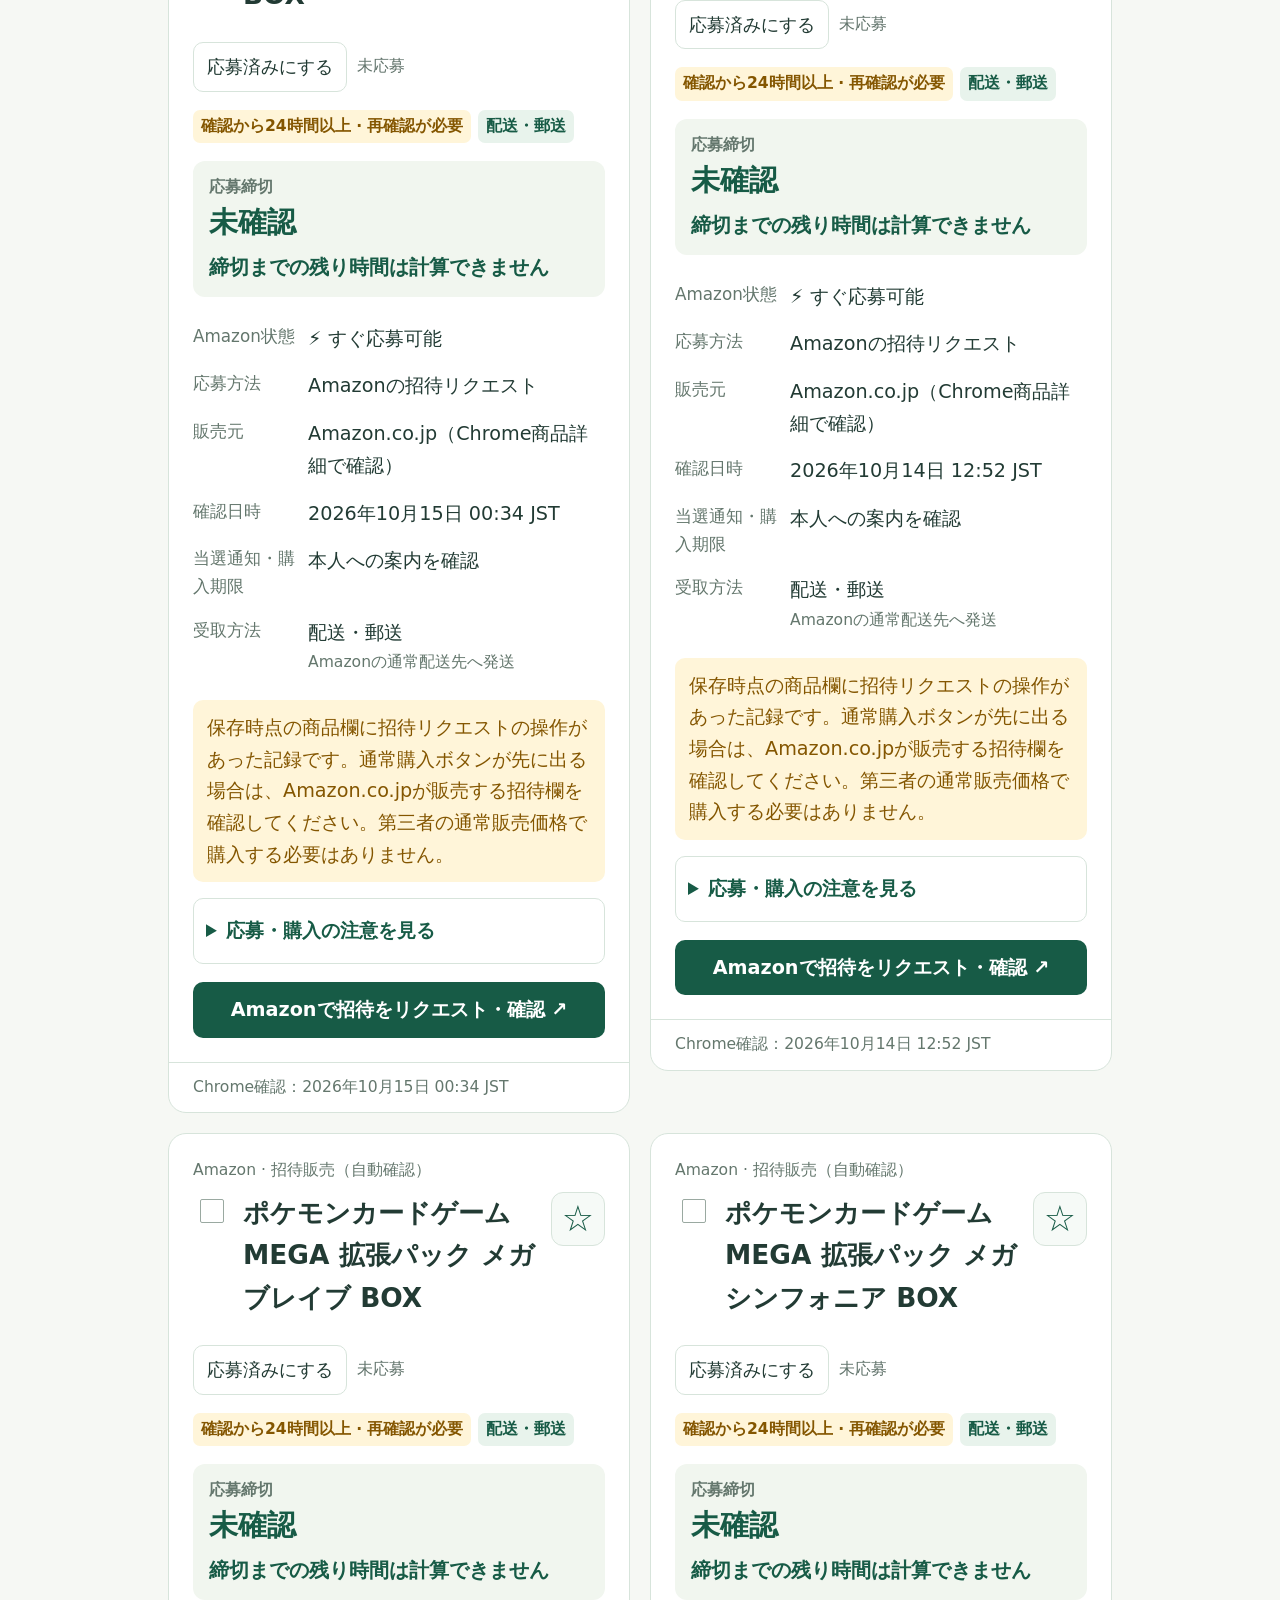
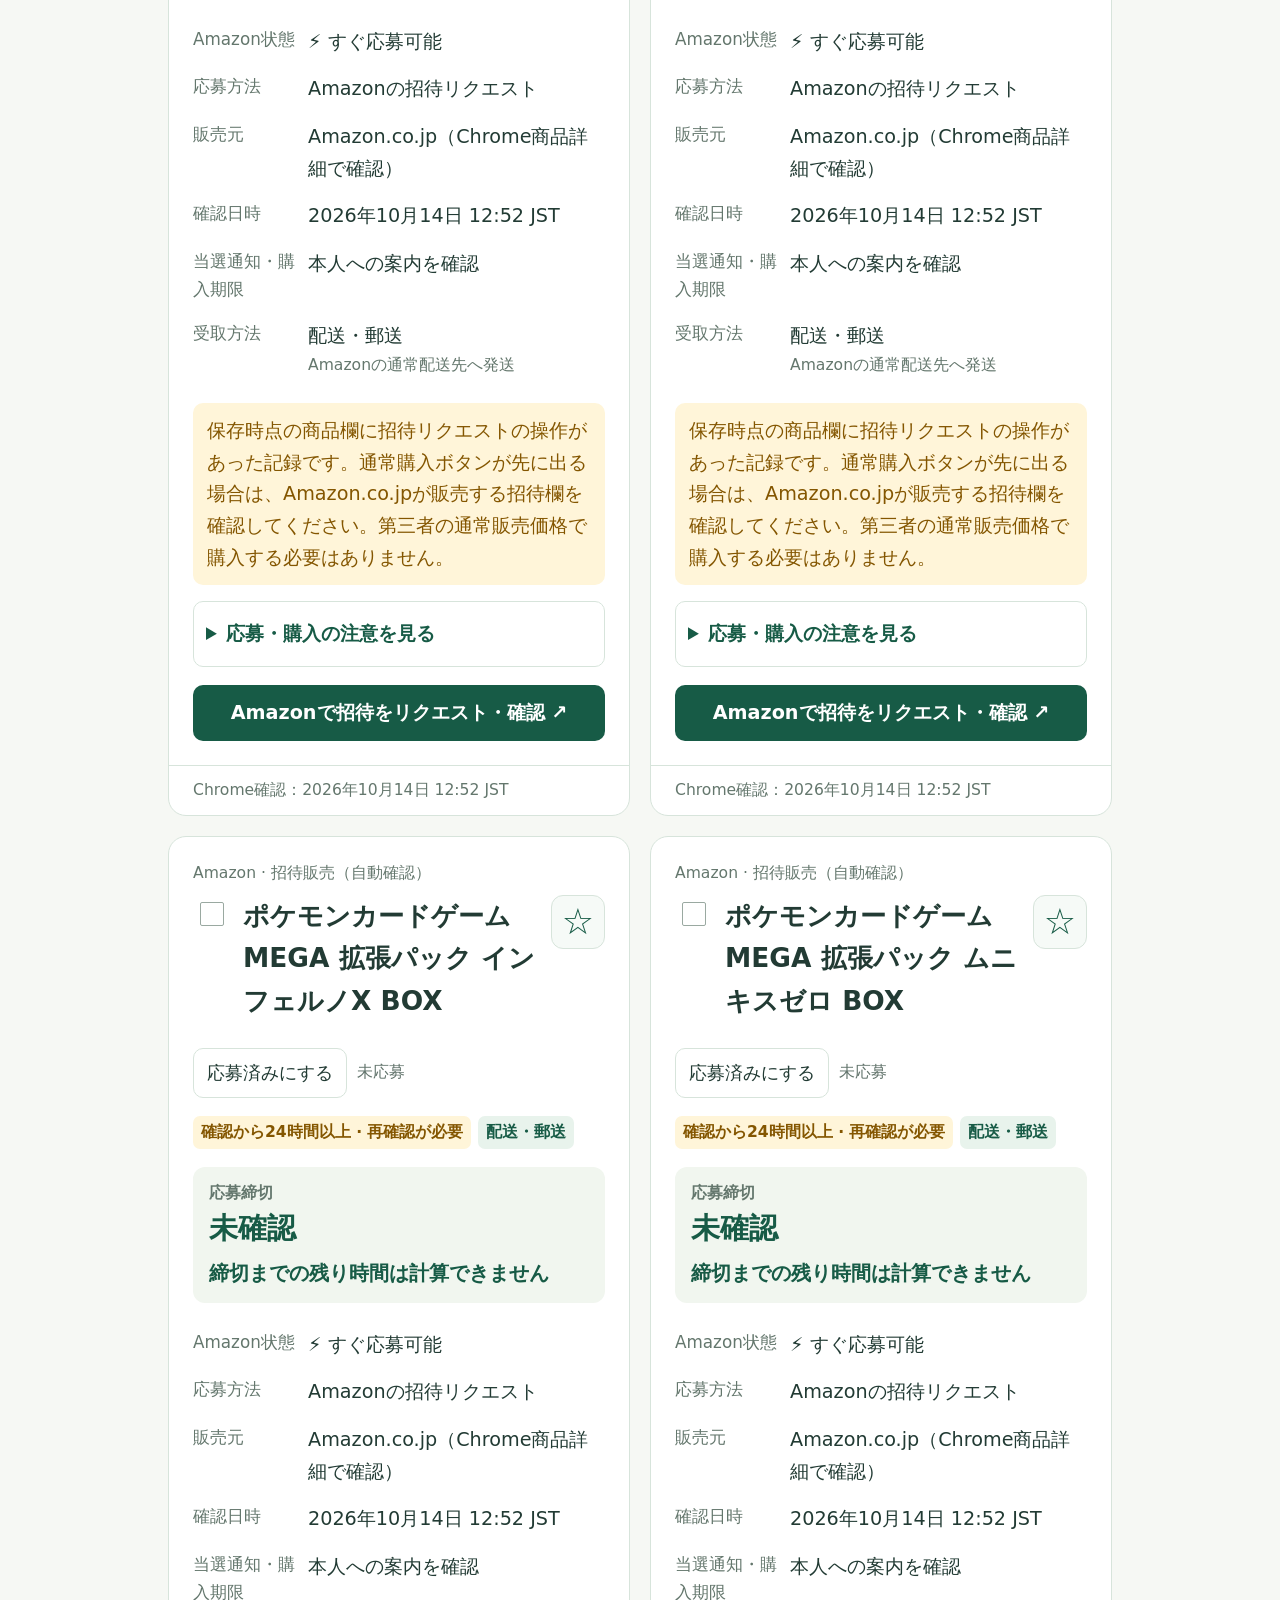
==== commit c2b6457f: "Expose Pokemon Center collection failure without changing verified cases" ====
--- a/index.html
+++ b/index.html
@@ -25,6 +25,4 @@
 <div class="list-heading"><h2>抽選案件</h2><span id="count">—</span></div><p id="filter-description" class="muted"></p>
 <section id="cases" aria-label="抽選案件一覧"></section>
 <footer>公式情報を整理した閲覧版です。応募は販売元の公式アプリ等で行ってください。<br>応募済みは利用者が記録する機能です。ボタンを押しても応募手続きは行われません。</footer>
-</main><script type="module" src="app.mjs?v=0135"></script><script type="module" src="install.mjs?v=0113"></script></body></html>
-
-
+</main><script type="module" src="app.mjs?v=0136"></script><script type="module" src="install.mjs?v=0113"></script></body></html>
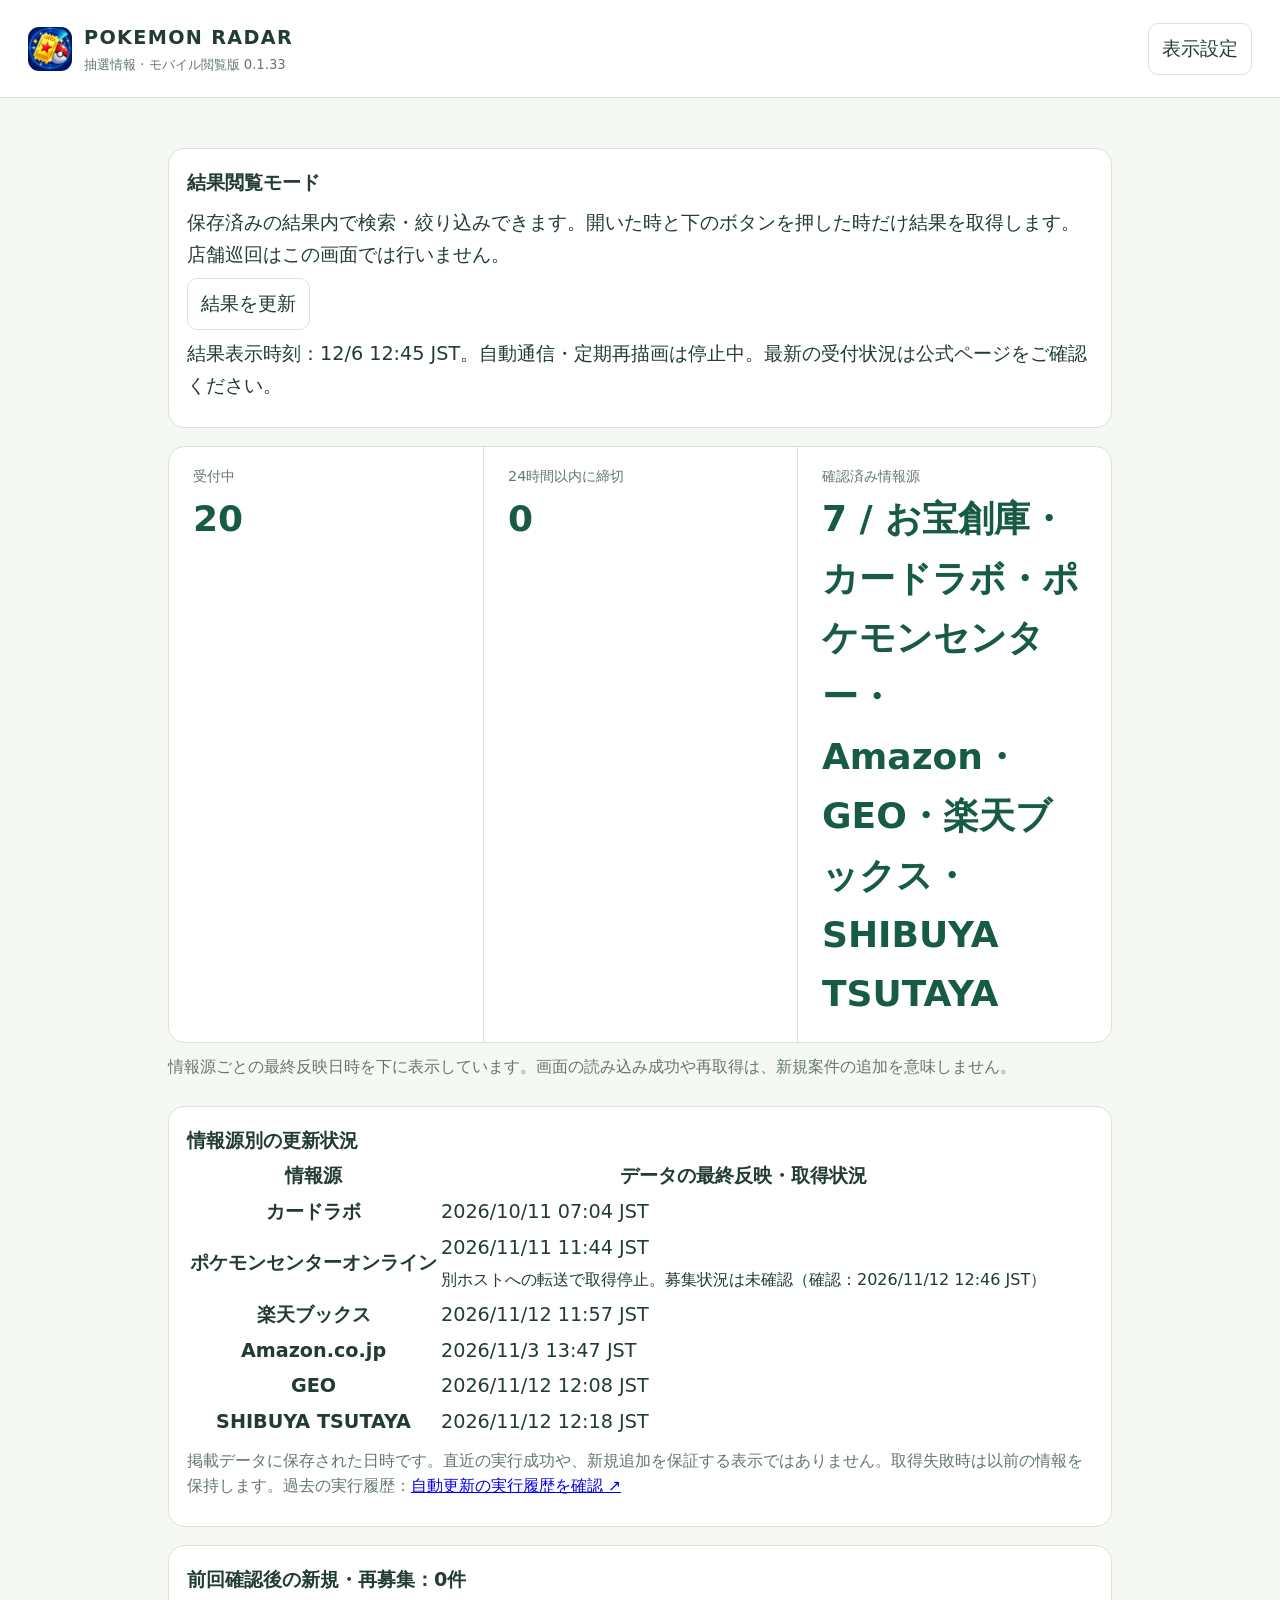
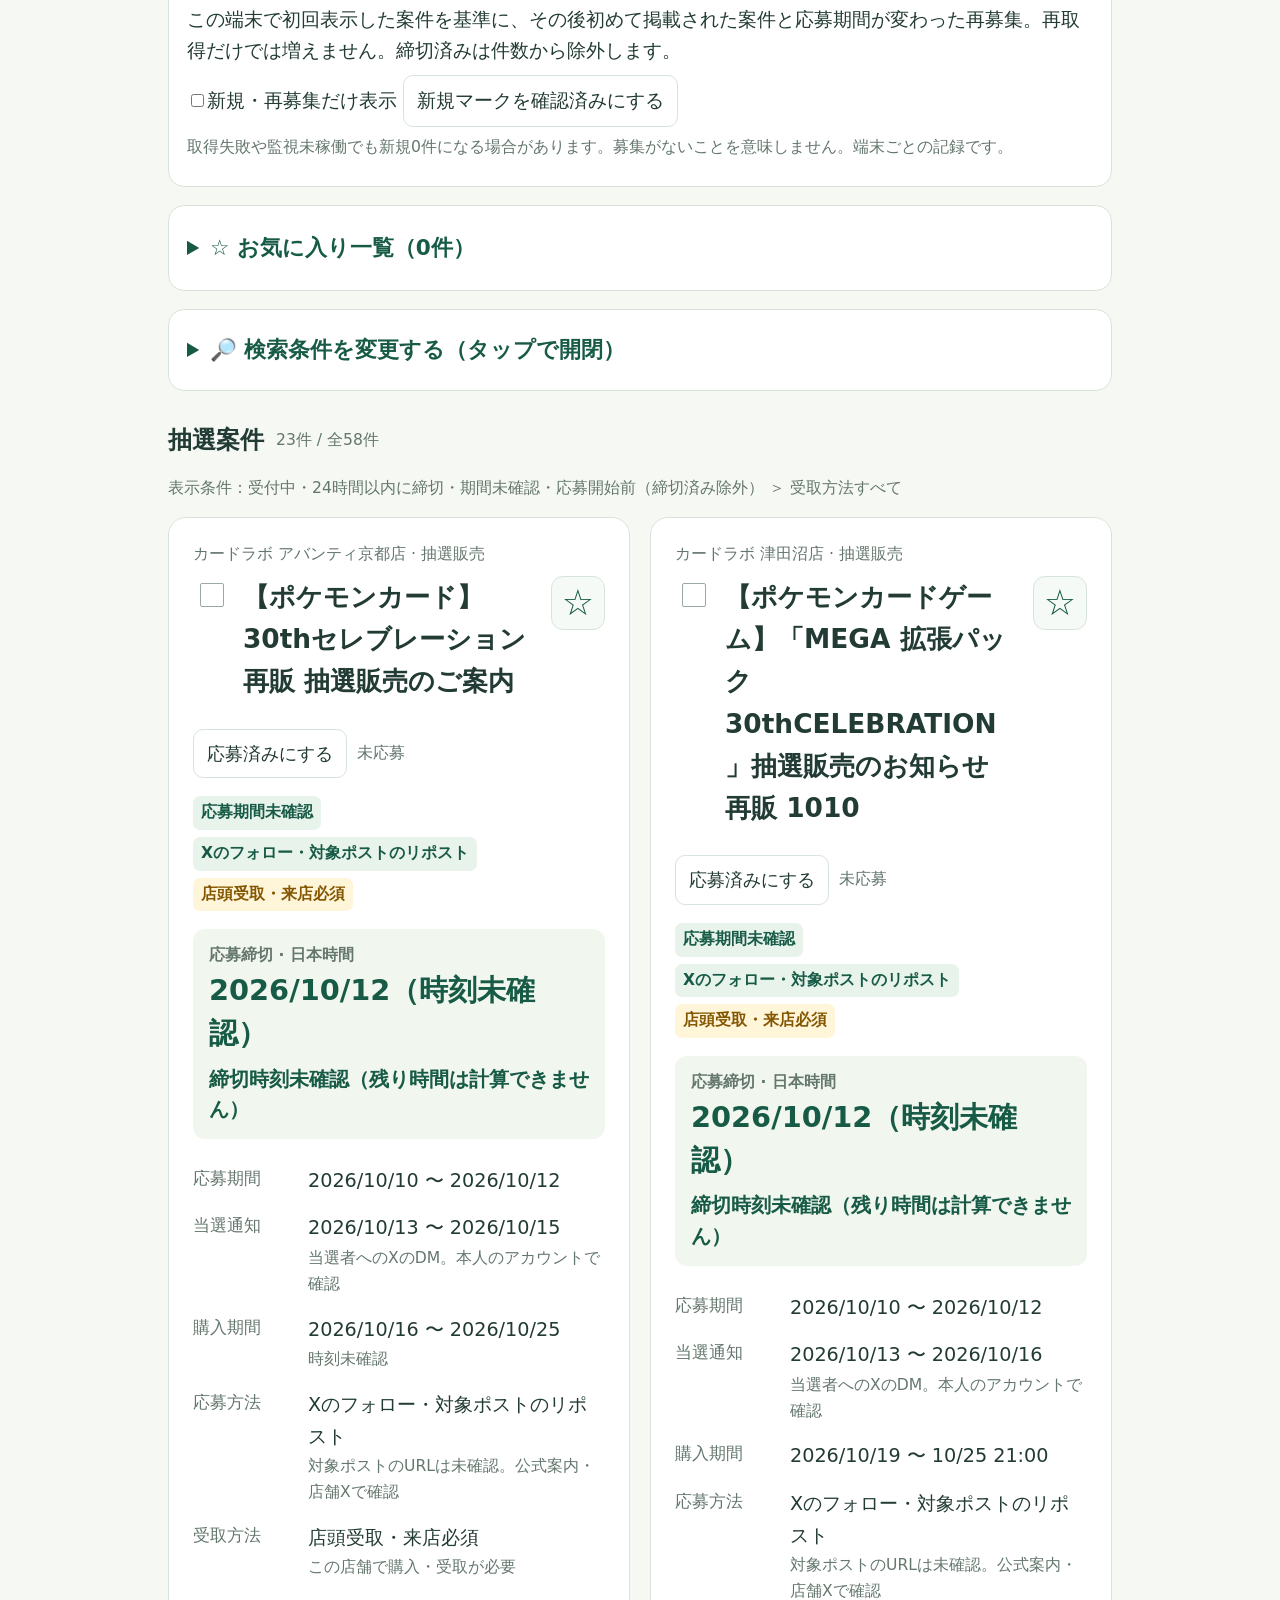
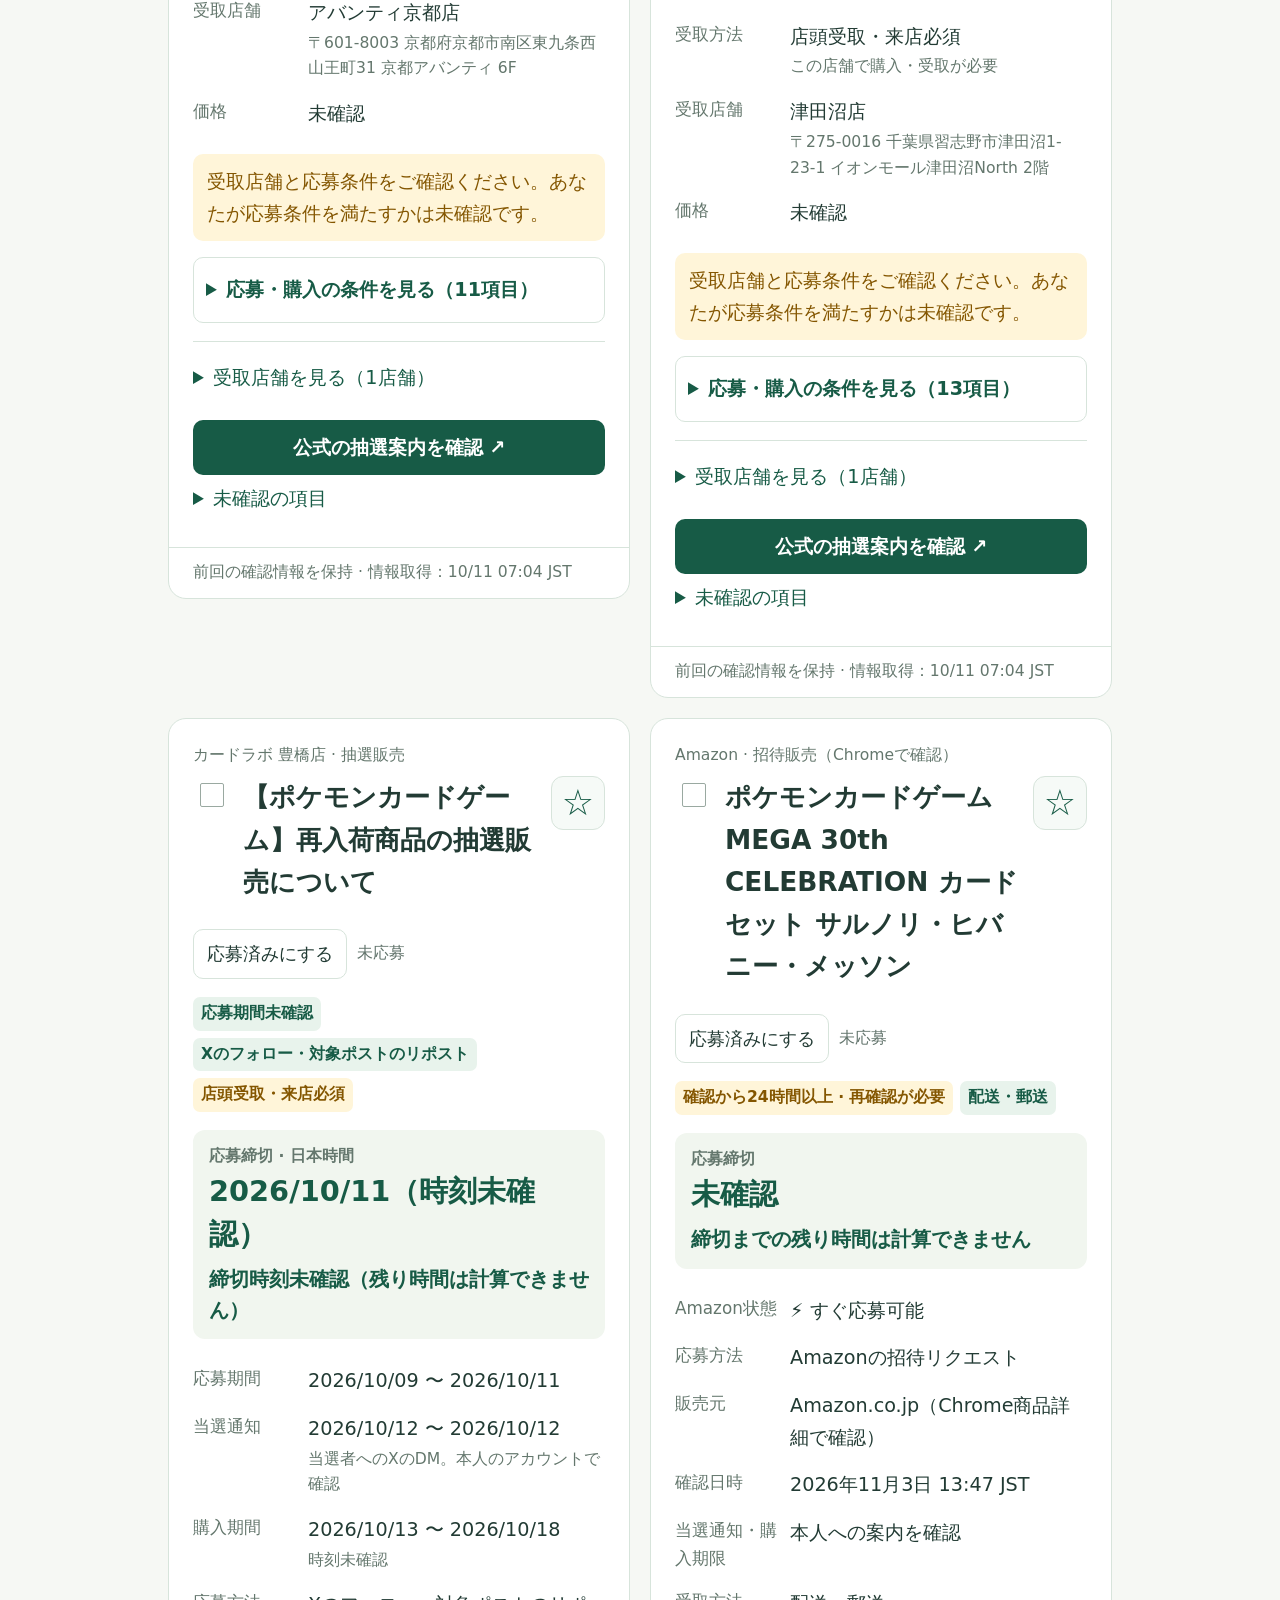
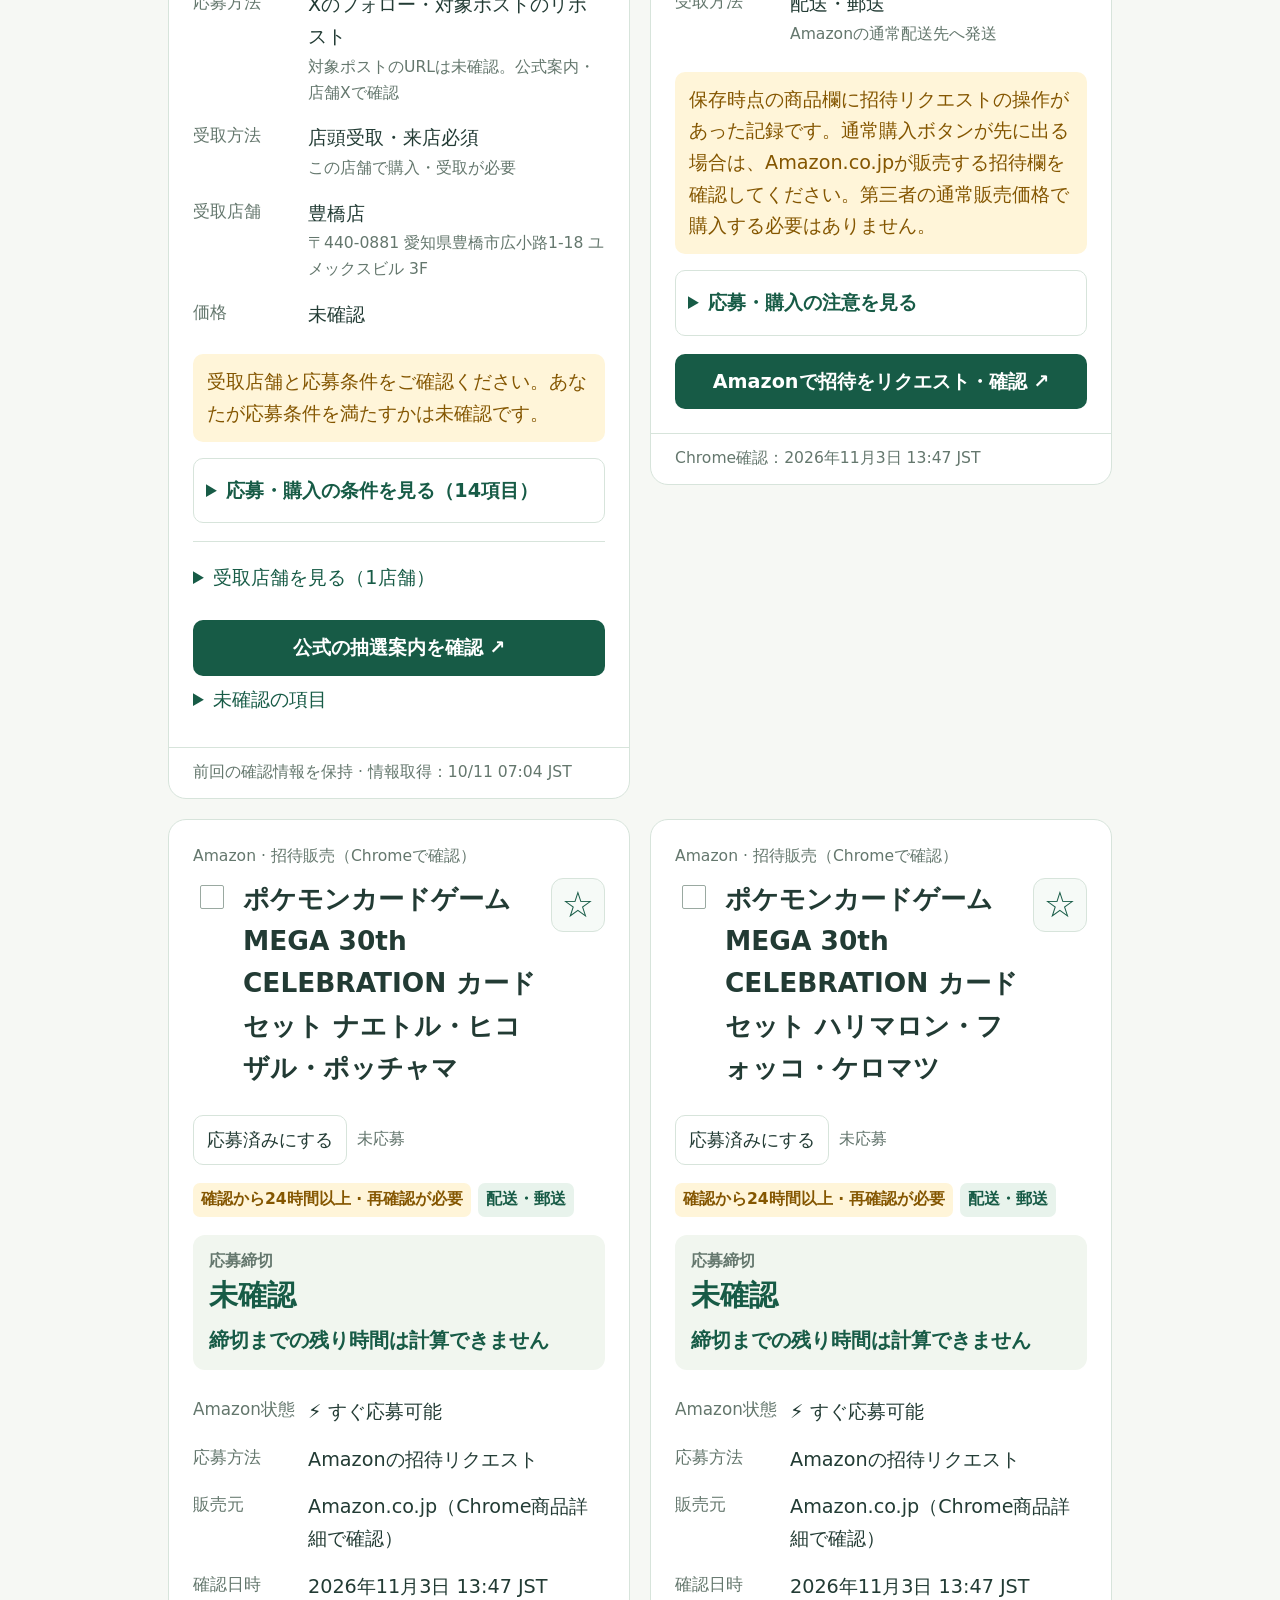
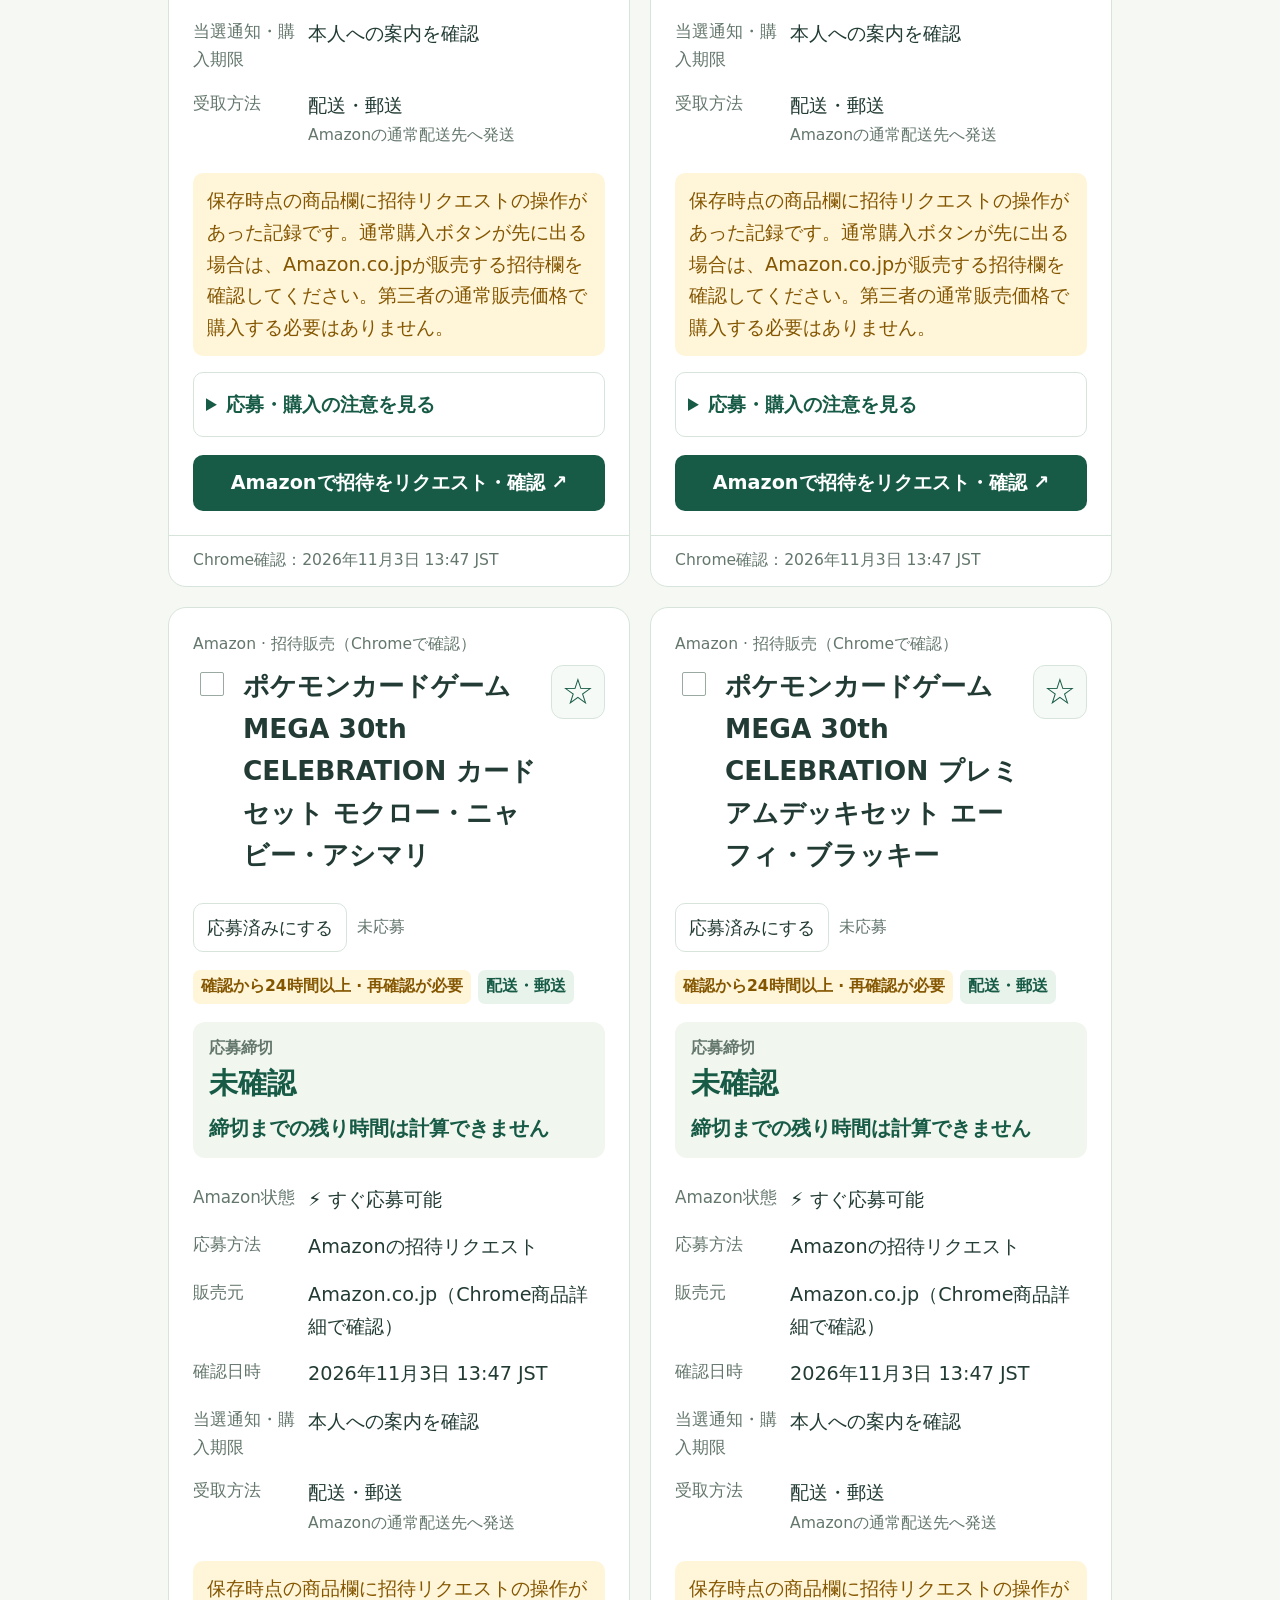
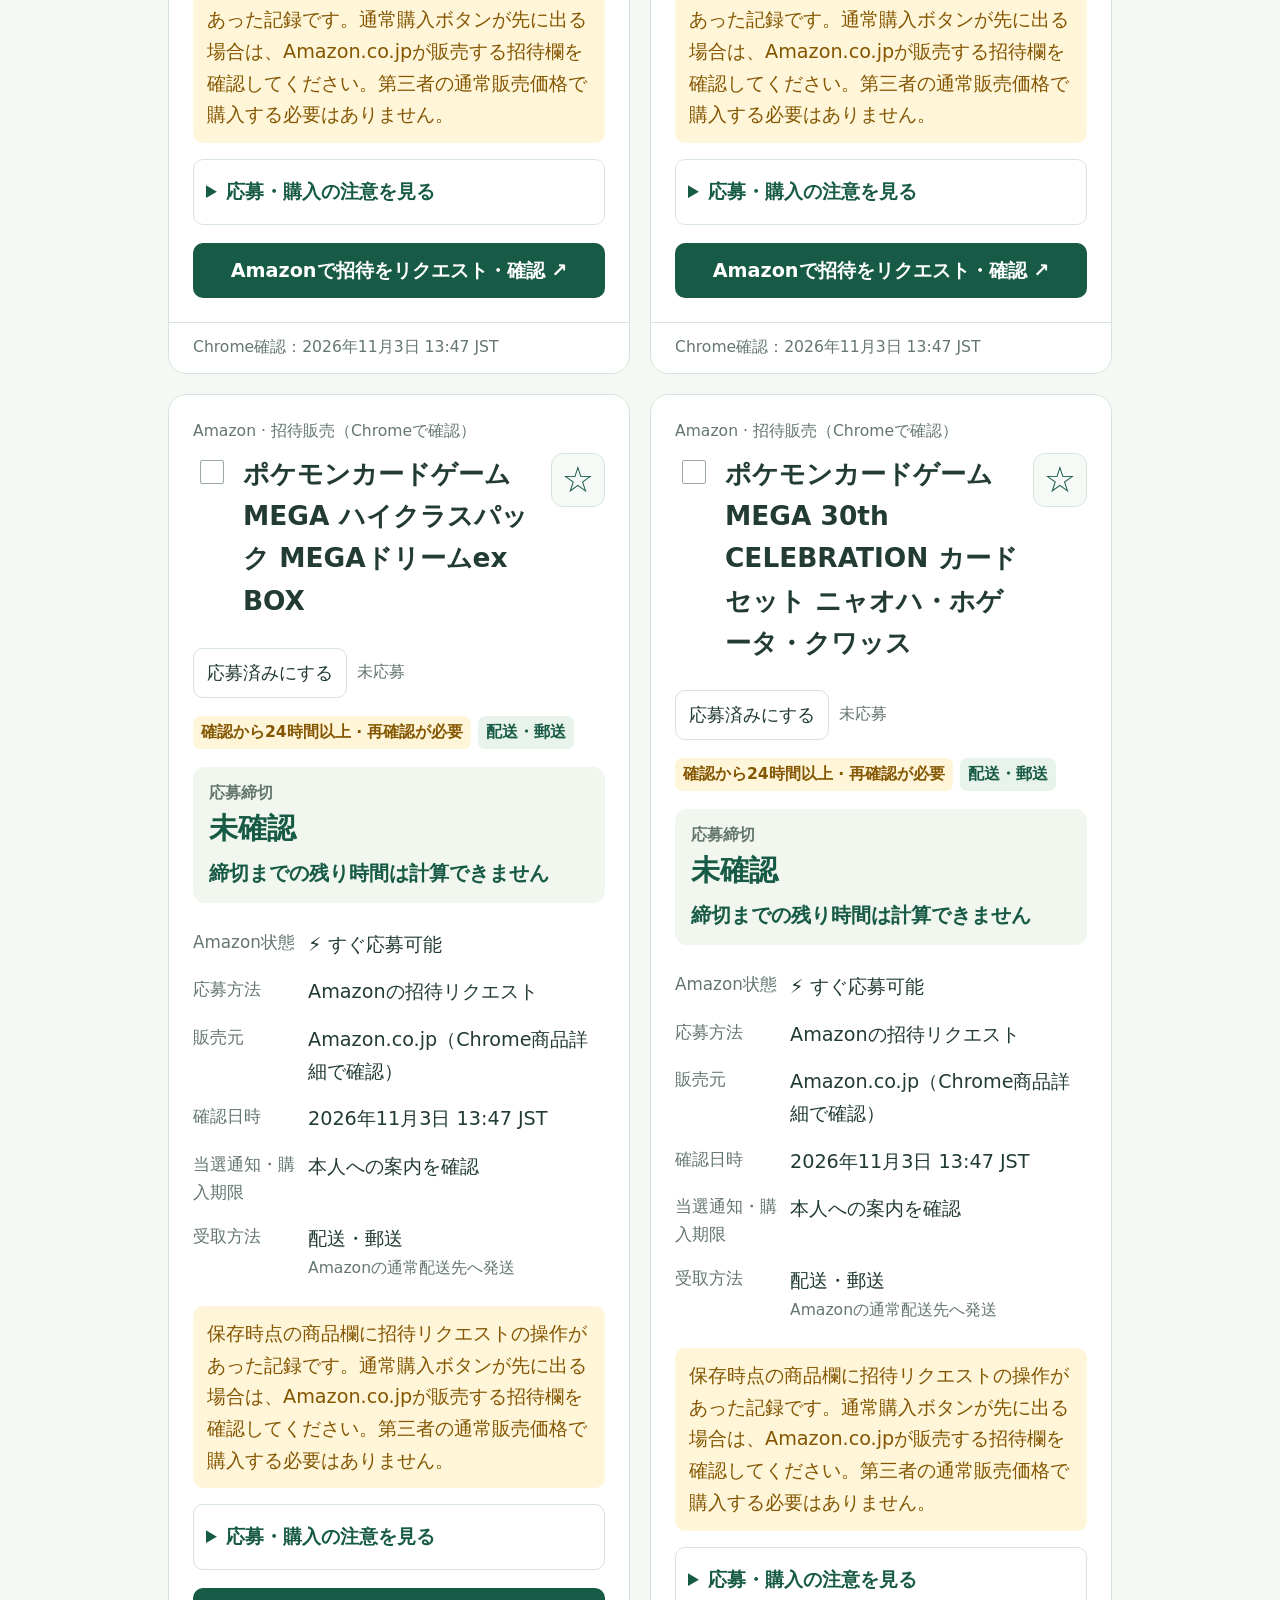
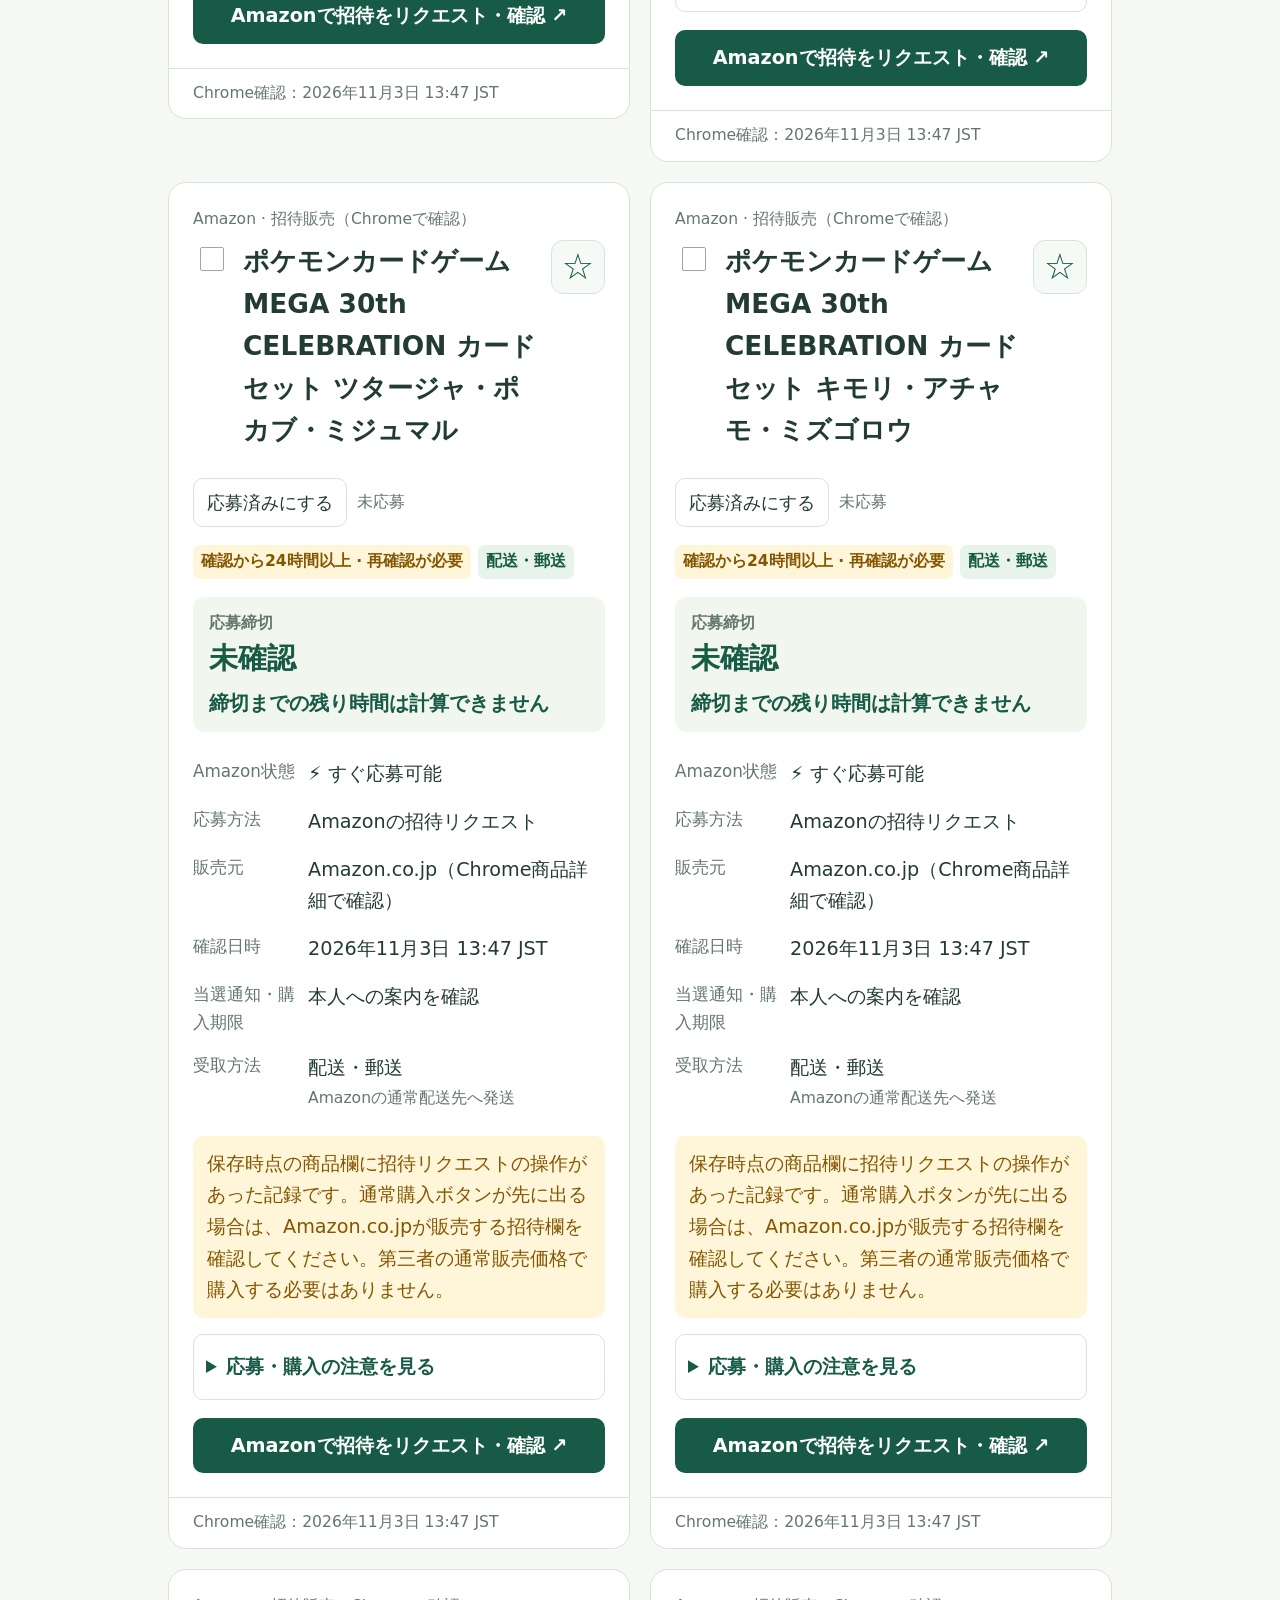
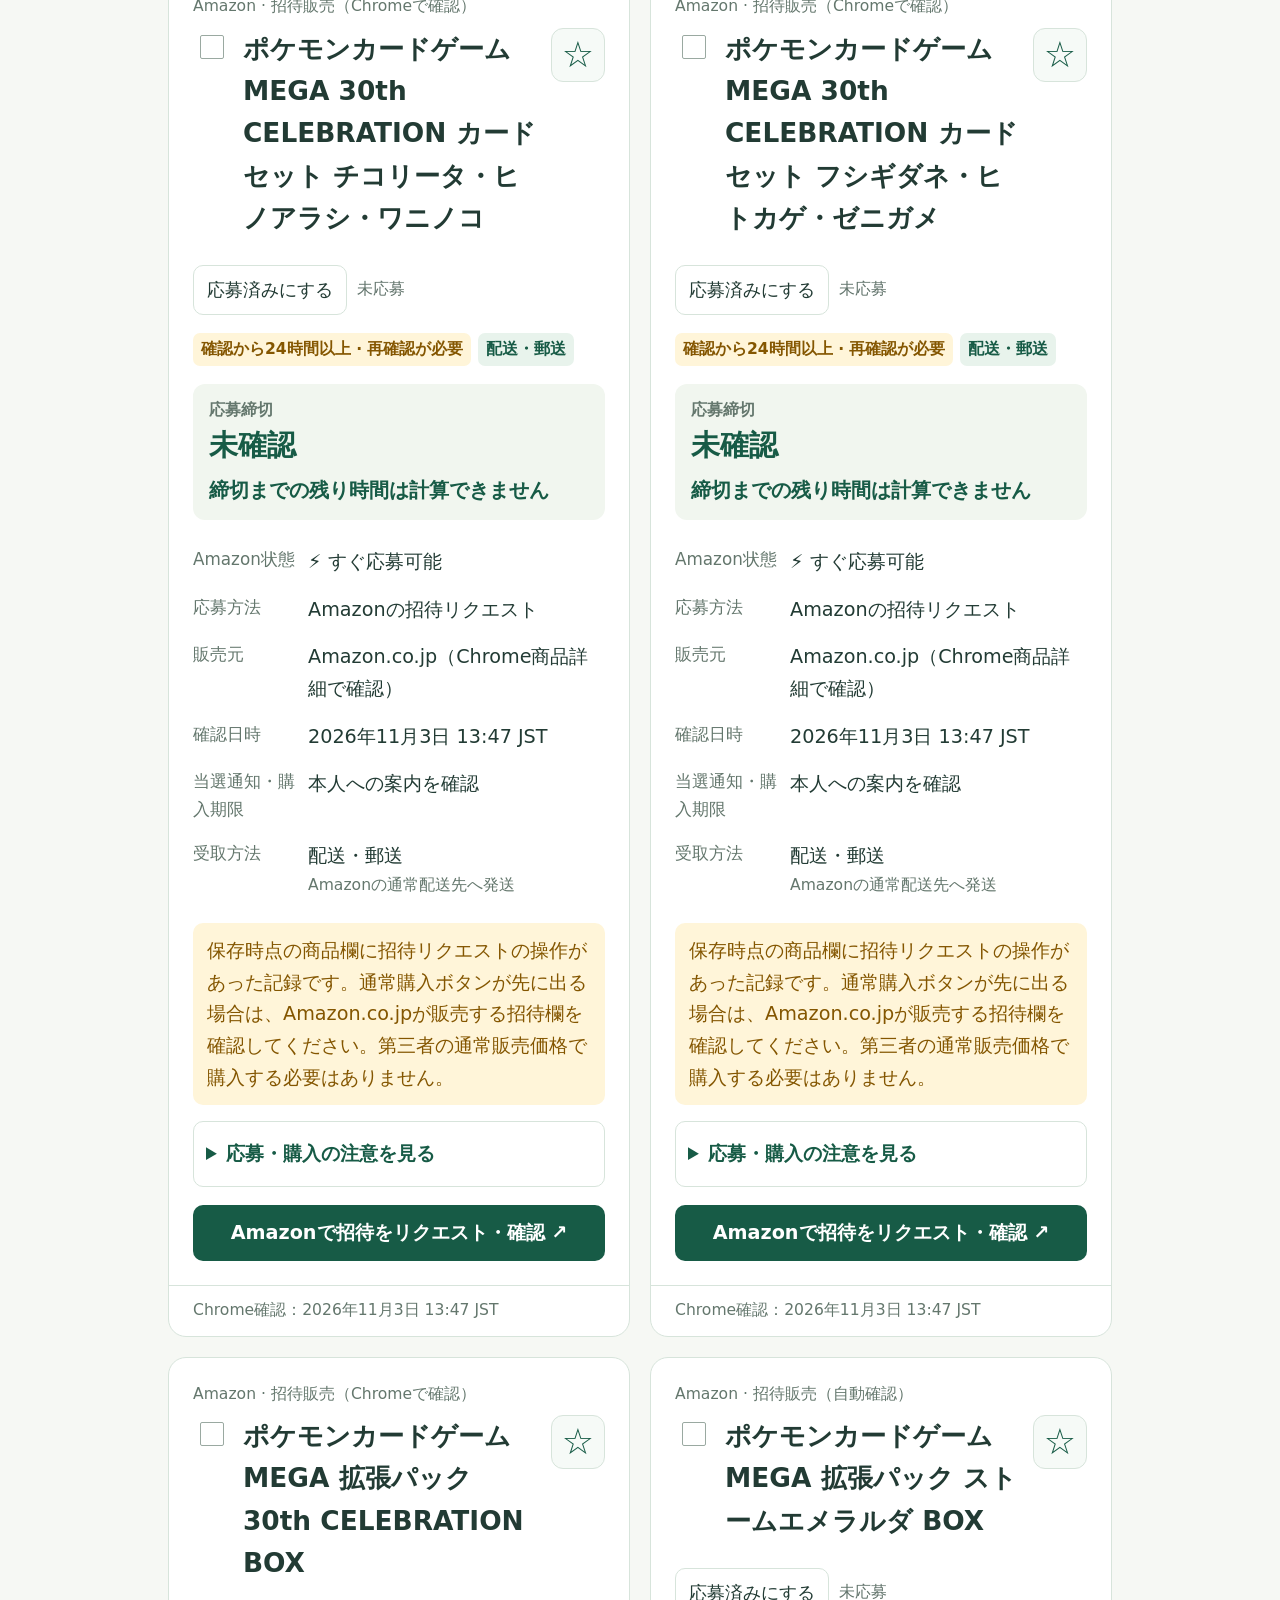
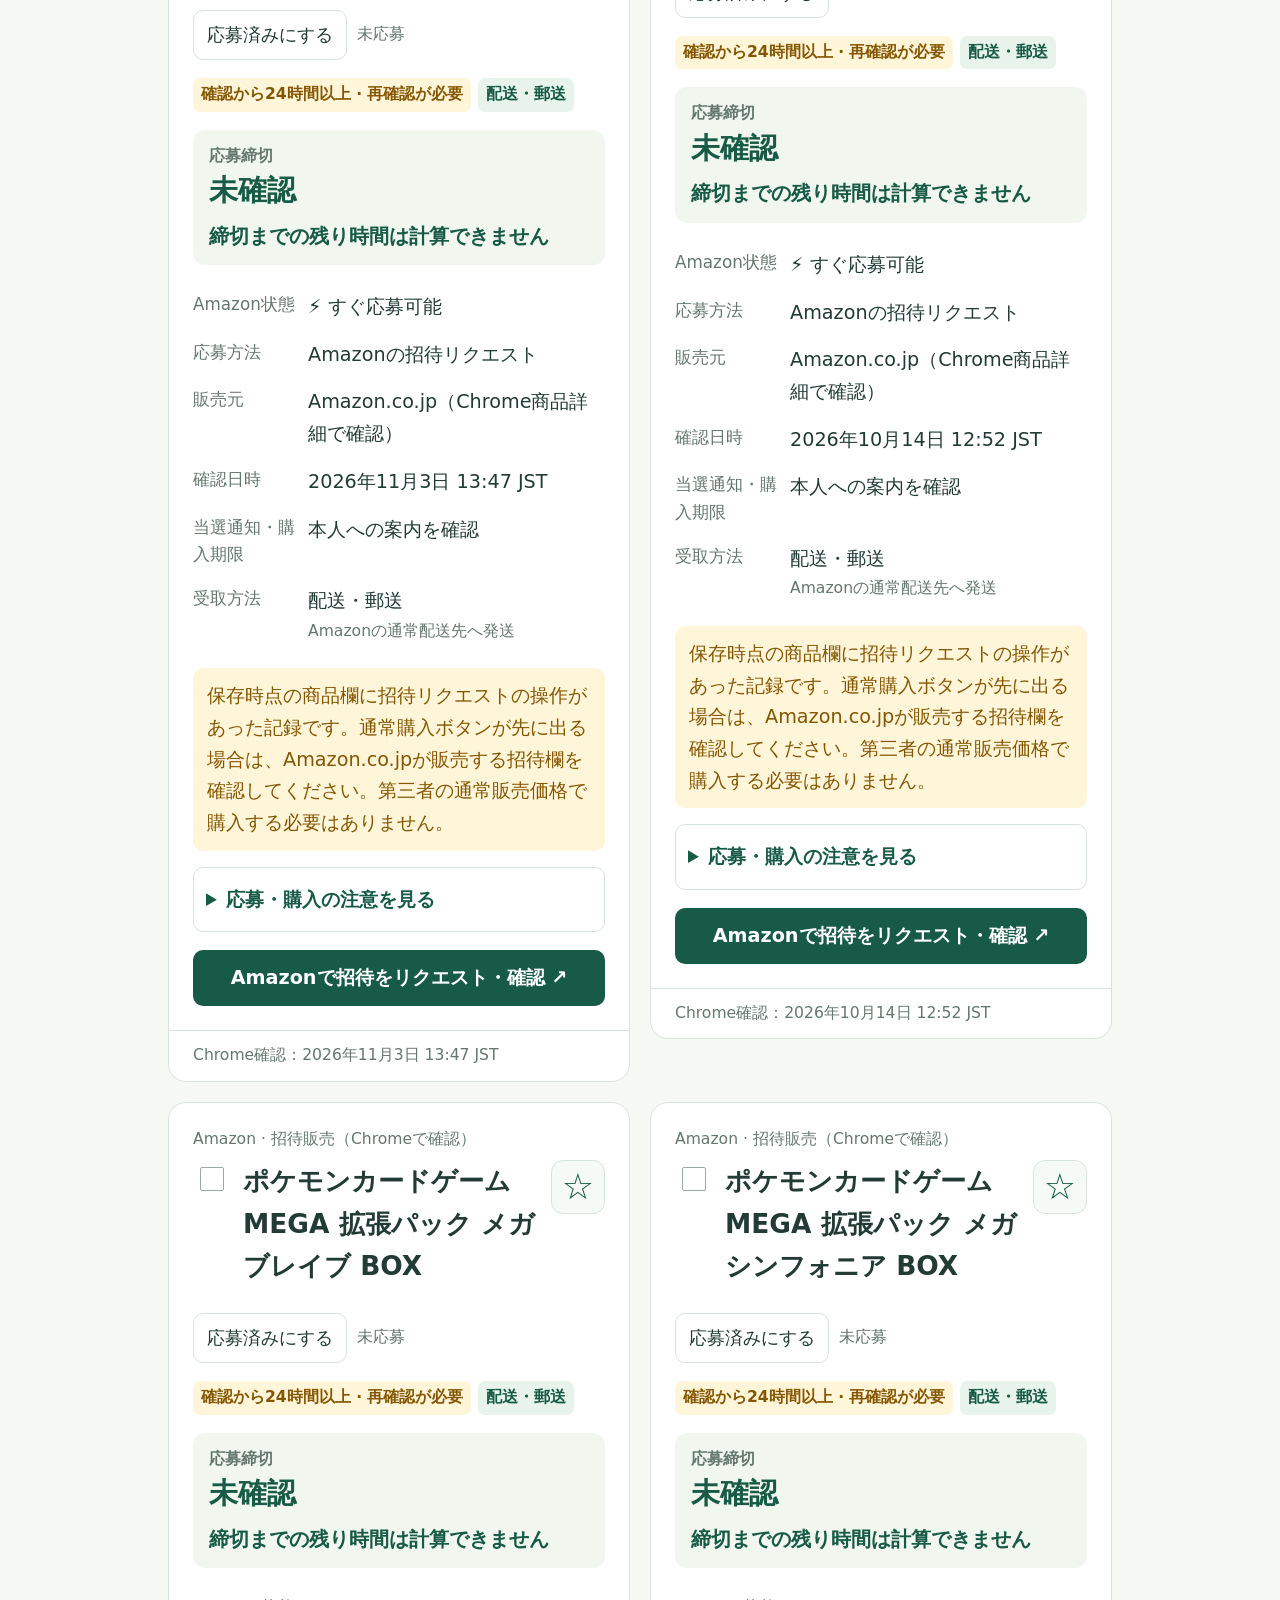
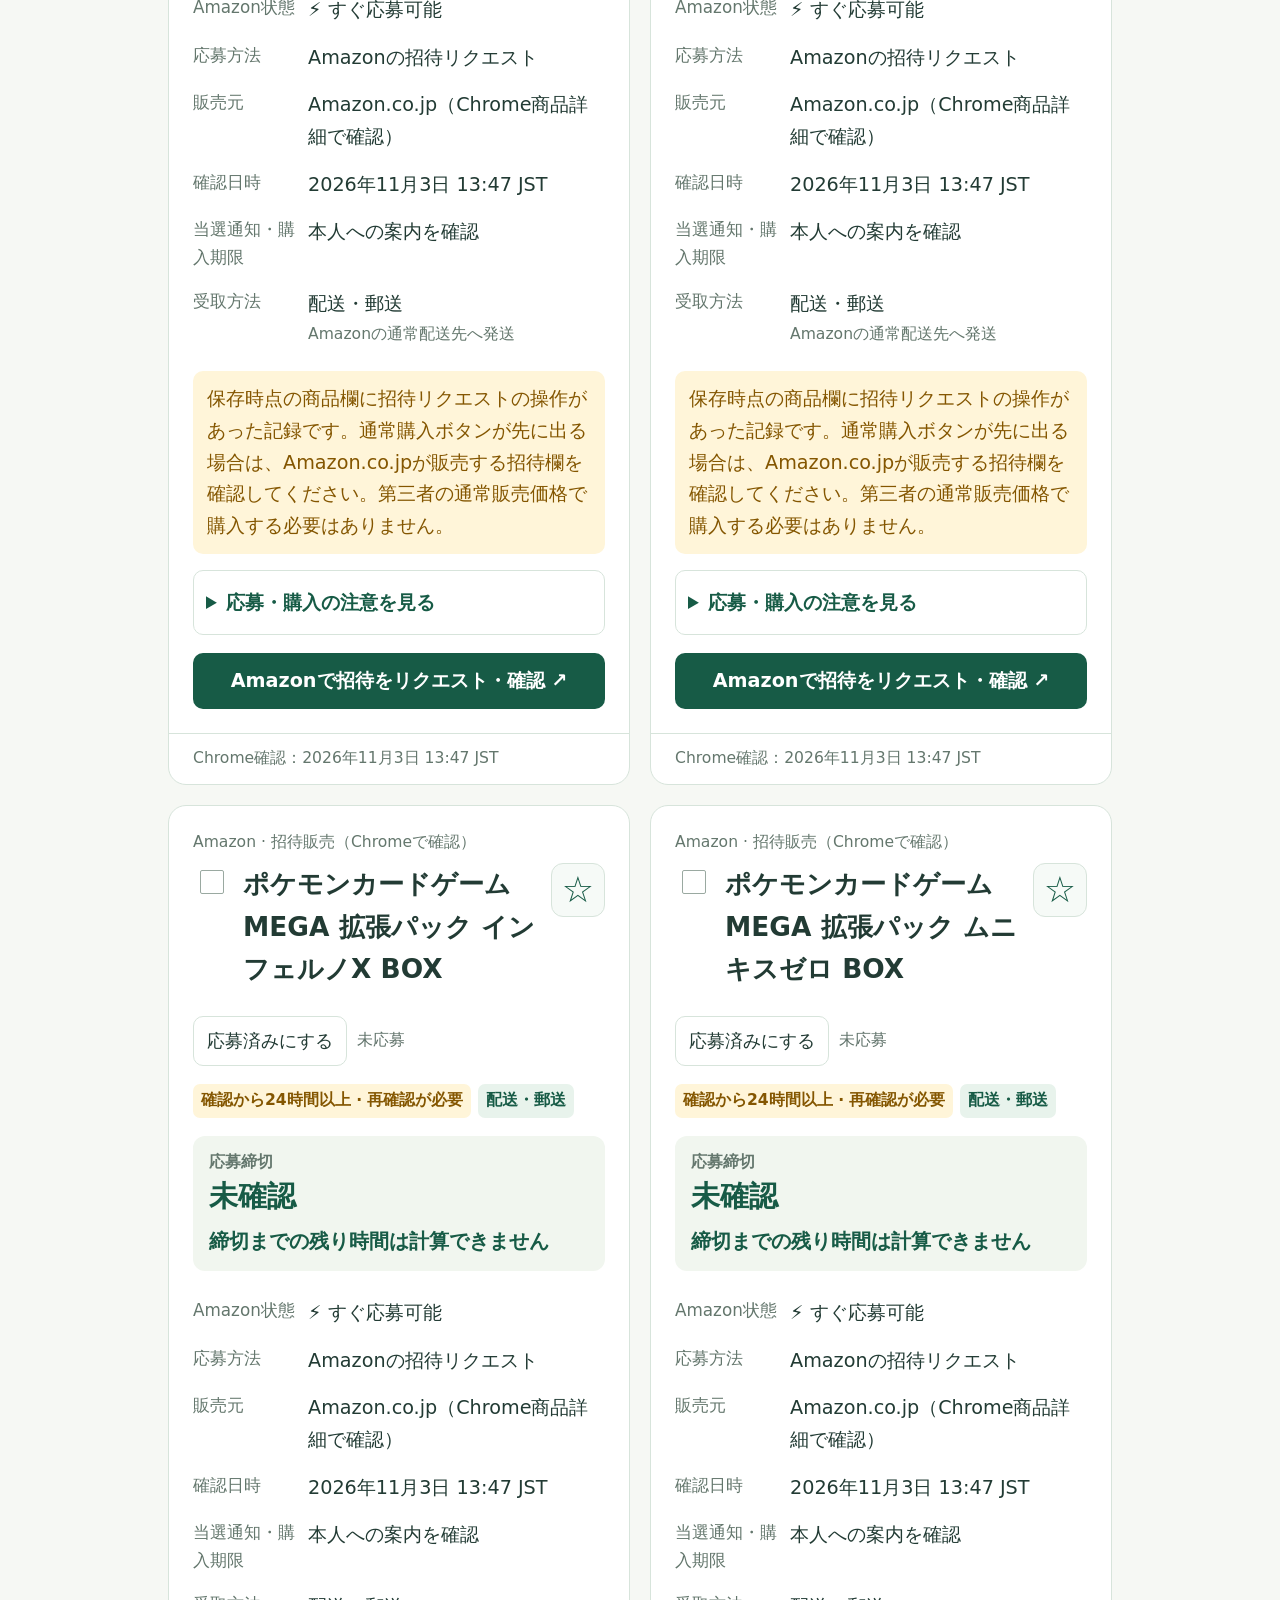
==== commit bd197d7e: "Expand Rakuten discovery, persist watches, and identify reopened lotteries" ====
--- a/index.html
+++ b/index.html
@@ -1,7 +1,7 @@
 <!doctype html>
 <html lang="ja" data-text-size="large" data-hide-details="true"><head><meta charset="utf-8"><meta name="viewport" content="width=device-width,initial-scale=1"><meta name="theme-color" content="#173d36"><title>POKEMON RADAR — 抽選情報</title><link rel="manifest" href="manifest.webmanifest?v=3"><link rel="icon" type="image/png" href="icons/favicon-v3.png"><link rel="apple-touch-icon" sizes="180x180" href="icons/apple-touch-icon-v3.png"><meta name="apple-mobile-web-app-capable" content="yes"><meta name="apple-mobile-web-app-title" content="ポケモンRADAR"><meta name="apple-mobile-web-app-status-bar-style" content="default"><link rel="stylesheet" href="style.css?v=0125"></head>
 <body>
-<header><div class="brand"><img class="brand-icon" src="icons/icon-192-v3.png" width="44" height="44" alt=""><div><strong>POKEMON RADAR</strong><small>抽選情報 · モバイル閲覧版 0.1.32</small></div></div><button id="settings" aria-expanded="false" aria-controls="settings-panel">表示設定</button></header>
+<header><div class="brand"><img class="brand-icon" src="icons/icon-192-v3.png" width="44" height="44" alt=""><div><strong>POKEMON RADAR</strong><small>抽選情報 · モバイル閲覧版 0.1.33</small></div></div><button id="settings" aria-expanded="false" aria-controls="settings-panel">表示設定</button></header>
 <main>
 <section id="settings-panel" class="settings" hidden><h2>⚙ 表示設定</h2><div class="text-setting"><label for="text-size">文字の大きさ</label><select id="text-size"><option value="standard">標準</option><option value="large" selected>大きめ</option><option value="largest">さらに大きめ</option></select></div><p>文字サイズはこのブラウザに保存されます。</p><label class="hide-setting"><input id="hide-details" type="checkbox" checked>取得・分類の詳細を非表示</label><p>取得の根拠や補足説明を隠します。締切・応募条件・受取方法・重要な注意は表示されます。</p><details class="install-help"><summary>ホーム画面への追加方法</summary><button id="install-app" hidden>アプリをインストール</button><p id="install-message">iPhone：Safariの共有メニュー →「ホーム画面に追加」。Android：Chromeのメニュー →「ホーム画面に追加」または「アプリをインストール」。PC：Chrome・Edgeのアドレスバーのインストールボタン。</p></details></section>
 <section class="intro display-supplementary"><p class="eyebrow">LOTTERY WATCH</p><h1>応募する前に、<br>条件までひと目で。</h1><p>締切と受取方法を確認して、気になる抽選を探しましょう。</p></section>
@@ -9,7 +9,7 @@
 <section class="personal-panel" aria-label="結果の閲覧"><strong>結果閲覧モード</strong><p>保存済みの結果内で検索・絞り込みできます。開いた時と下のボタンを押した時だけ結果を取得します。店舗巡回はこの画面では行いません。</p><button id="refresh-results" type="button">結果を更新</button><p id="viewer-status" role="status">結果を準備しています…</p></section>
 <section class="overview" aria-label="受付状況"><div><span>受付中</span><strong id="open-count">—</strong></div><div><span>24時間以内に締切</span><strong id="soon-count">—</strong></div><div><span>確認済み情報源</span><strong id="source-count">—</strong></div></section>
 <p id="data-notice" class="data-notice" role="status">検証済み情報を読み込んでいます…</p>
-<section class="personal-panel" aria-label="更新状況"><strong>情報源別の更新状況</strong><div id="source-updates"></div><p class="muted">掲載データに保存された日時です。直近の実行成功や、新規追加を保証する表示ではありません。取得失敗時は以前の情報を保持します。過去の実行履歴：<a href="https://github.com/yasuyasu55/pokemon-radar-mobile/actions" target="_blank" rel="noopener noreferrer">自動更新の実行履歴を確認 ↗</a></p></section><section class="personal-panel" aria-label="新しく追加された案件"><strong>前回確認後の新規：<span id="new-count">0</span>件</strong><p id="new-help"></p><label><input id="new-only" type="checkbox">新規だけ表示</label> <button id="ack-new" type="button">新規マークを確認済みにする</button><p class="muted">取得失敗や監視未稼働でも新規0件になる場合があります。募集がないことを意味しません。端末ごとの記録です。</p></section>
+<section class="personal-panel" aria-label="更新状況"><strong>情報源別の更新状況</strong><div id="source-updates"></div><p class="muted">掲載データに保存された日時です。直近の実行成功や、新規追加を保証する表示ではありません。取得失敗時は以前の情報を保持します。過去の実行履歴：<a href="https://github.com/yasuyasu55/pokemon-radar-mobile/actions" target="_blank" rel="noopener noreferrer">自動更新の実行履歴を確認 ↗</a></p></section><section class="personal-panel" aria-label="新しく追加された案件"><strong>前回確認後の新規・再募集：<span id="new-count">0</span>件</strong><p id="new-help"></p><label><input id="new-only" type="checkbox">新規・再募集だけ表示</label> <button id="ack-new" type="button">新規マークを確認済みにする</button><p class="muted">取得失敗や監視未稼働でも新規0件になる場合があります。募集がないことを意味しません。端末ごとの記録です。</p></section>
 <section id="amazon-import-panel" class="personal-panel" hidden><h2>PCで確認したAmazon案件</h2><p id="amazon-import-title"></p><p>商品欄の招待リクエストを確認した記録を、あなたのPC・スマホで共有します。応募は行いません。</p><button id="amazon-import-save" class="card-link" type="button">この確認結果を保存する</button><p id="amazon-import-status" role="status"></p></section>
 <p id="amazon-share-status" class="muted" role="status"></p>
 <section id="personal-panel" class="personal-panel" hidden><strong>マイ案件</strong><p id="sync-status" role="status">記録を読み込んでいます…</p><a id="sync-link" class="card-link" href="https://pokemon-radar-personal.precious-masa1997.chatgpt.site/radar/index.html">PC・スマホで同期する画面を開く ↗</a><p id="sync-help" class="muted">この画面の記録はこのブラウザ内に保存されます。端末間で共有する場合は上の個人用画面をお使いください。</p><button id="retry-sync" type="button" hidden>同期を再試行</button></section><details id="favorites-panel" class="favorites-panel"><summary>☆ お気に入り一覧（<span id="favorite-count">0</span>件）</summary><p class="muted">検索条件に関係なく、保存した案件を表示します。</p><section id="favorite-cases" aria-label="お気に入り案件一覧"></section></details><details class="search-panel"><summary>🔎 検索条件を変更する（タップで開閉）</summary><section class="filters" aria-label="絞り込み"><fieldset class="phase-filter"><legend>受付状態</legend><div class="phase-options"><label><input type="checkbox" name="phase" value="open" checked>受付中</label><label><input type="checkbox" name="phase" value="soon" checked>24時間以内に締切</label><label><input type="checkbox" name="phase" value="unknown" checked>期間未確認</label><label><input type="checkbox" name="phase" value="before" checked>応募開始前</label></div><button id="reset-phase" type="button">標準表示に戻す</button><p class="filter-note">締切済み案件は通常一覧から除外します。</p></fieldset><fieldset class="receiving-filter"><legend>受取方法（未選択＝すべて）</legend><div class="receiving-options"><label><input type="checkbox" name="receiving" value="delivery">配送・郵送</label><label><input type="checkbox" name="receiving" value="store">店頭受取</label><label><input type="checkbox" name="receiving" value="unknown">未確認</label></div><button id="clear-receiving" type="button">選択を解除</button></fieldset><div class="search"><label for="store">受取店舗名</label><input id="store" type="search" placeholder="例：安城、プレイズ"></div><fieldset class="personal-filter"><legend>販売先で絞り込む（未選択＝すべて）</legend><label><input id="amazon-only" type="checkbox">Amazon招待</label><label><input id="rakuten-only" type="checkbox">楽天ブックス</label></fieldset></section></details>
@@ -25,4 +25,4 @@
 <div class="list-heading"><h2>抽選案件</h2><span id="count">—</span></div><p id="filter-description" class="muted"></p>
 <section id="cases" aria-label="抽選案件一覧"></section>
 <footer>公式情報を整理した閲覧版です。応募は販売元の公式アプリ等で行ってください。<br>応募済みは利用者が記録する機能です。ボタンを押しても応募手続きは行われません。</footer>
-</main><script type="module" src="app.mjs?v=0136"></script><script type="module" src="install.mjs?v=0113"></script></body></html>
+</main><script type="module" src="app.mjs?v=0137"></script><script type="module" src="install.mjs?v=0113"></script></body></html>
